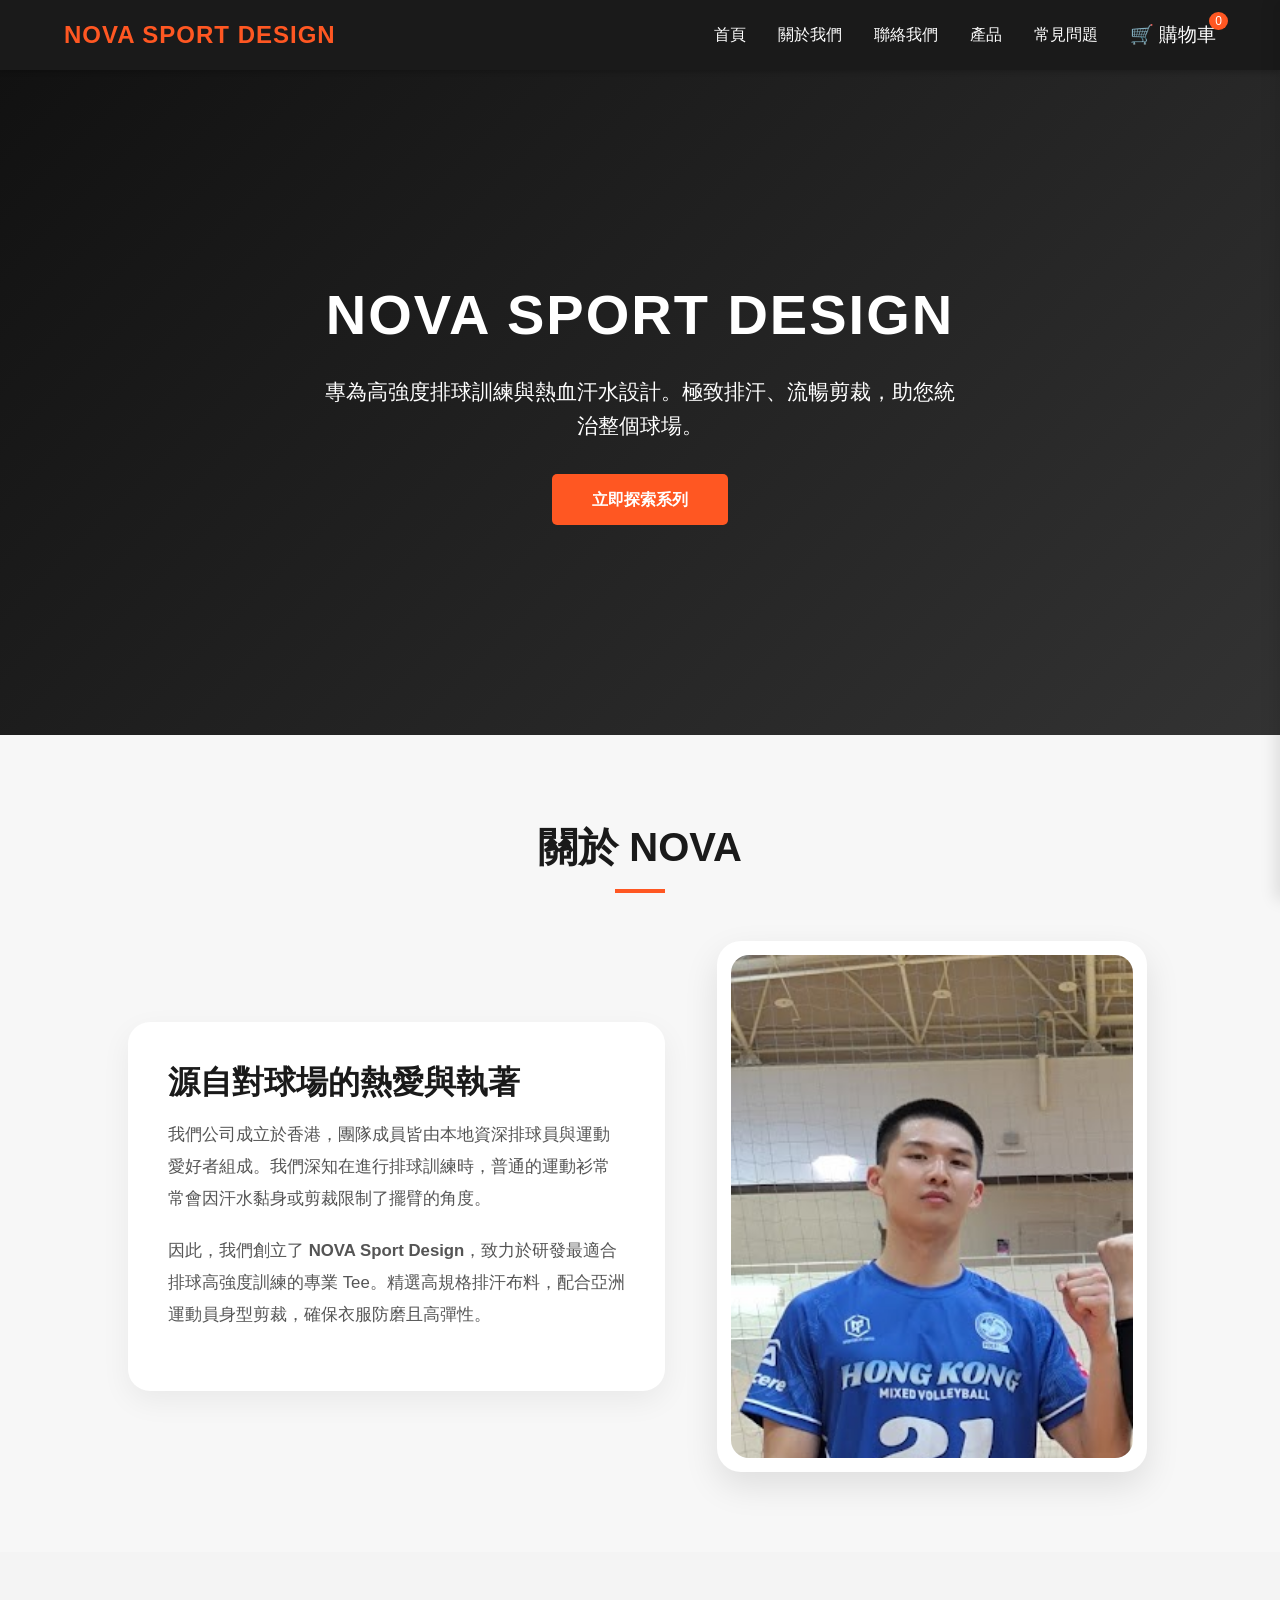
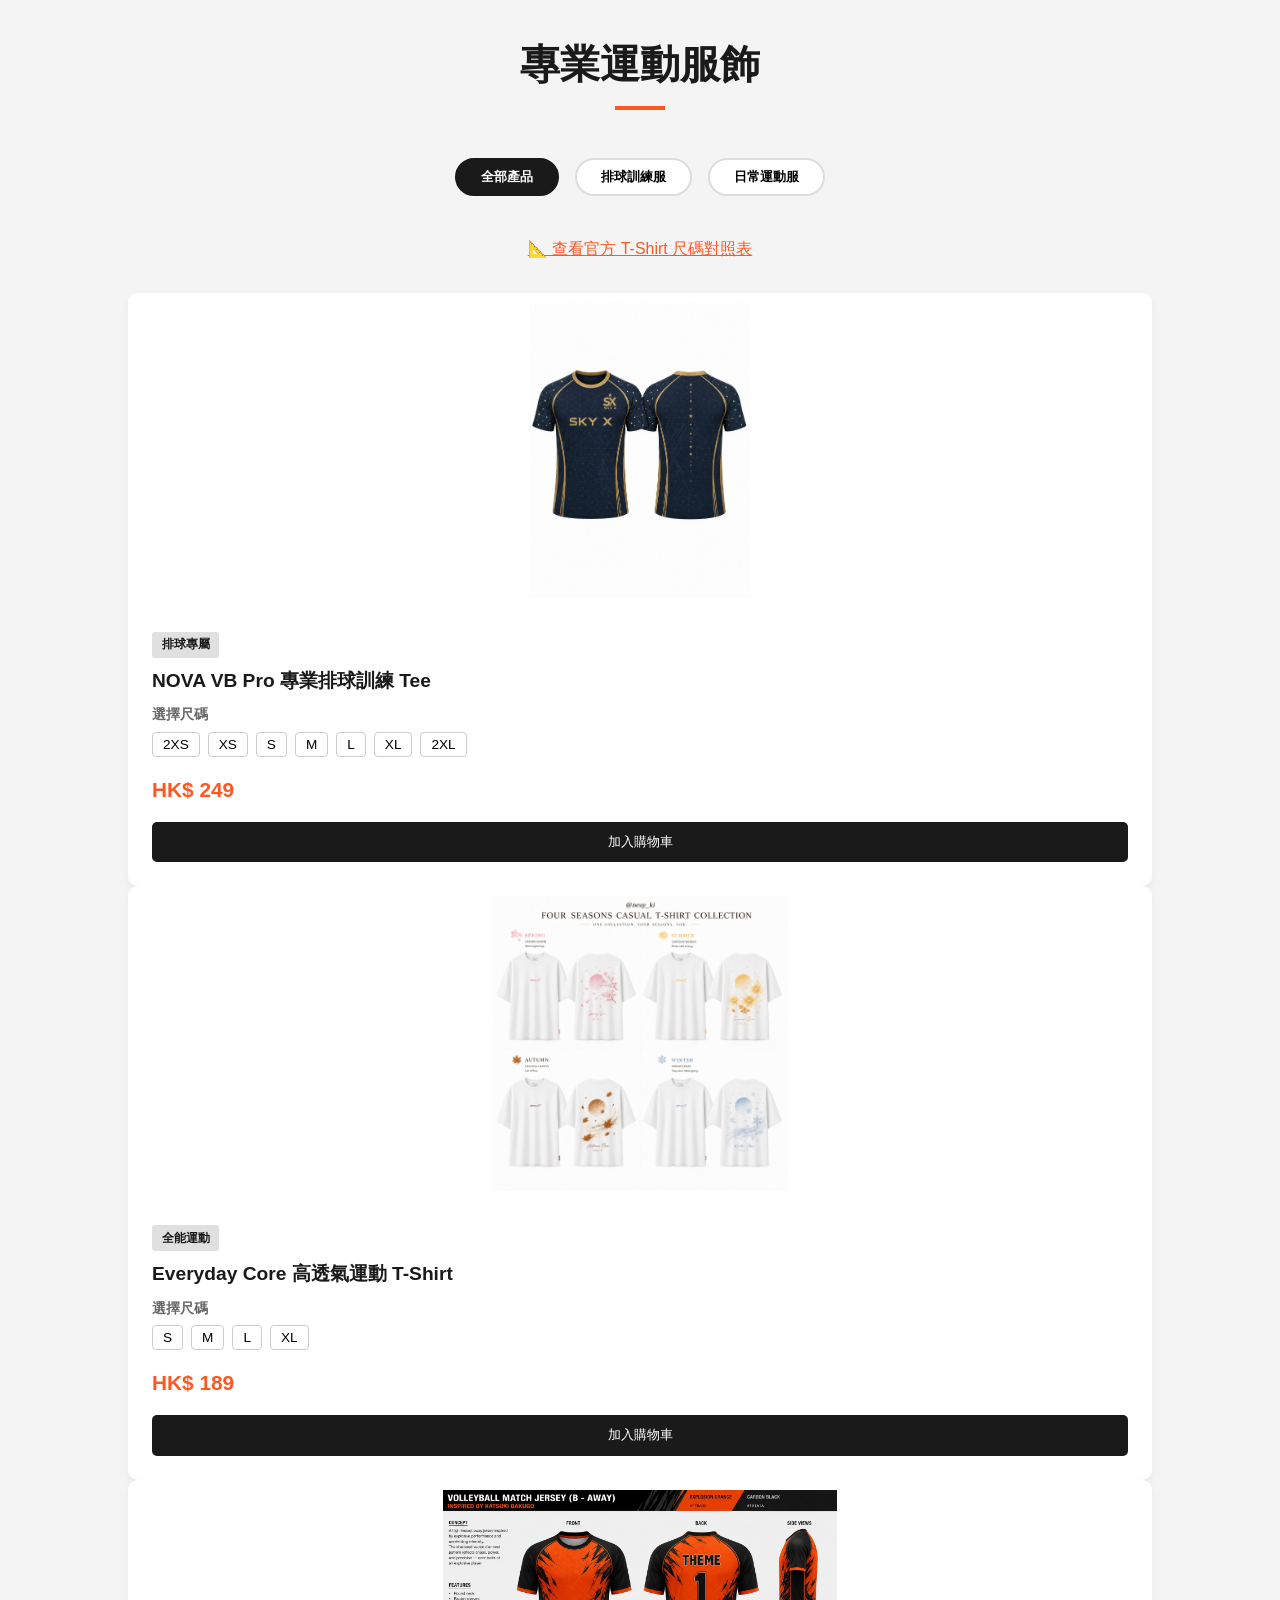
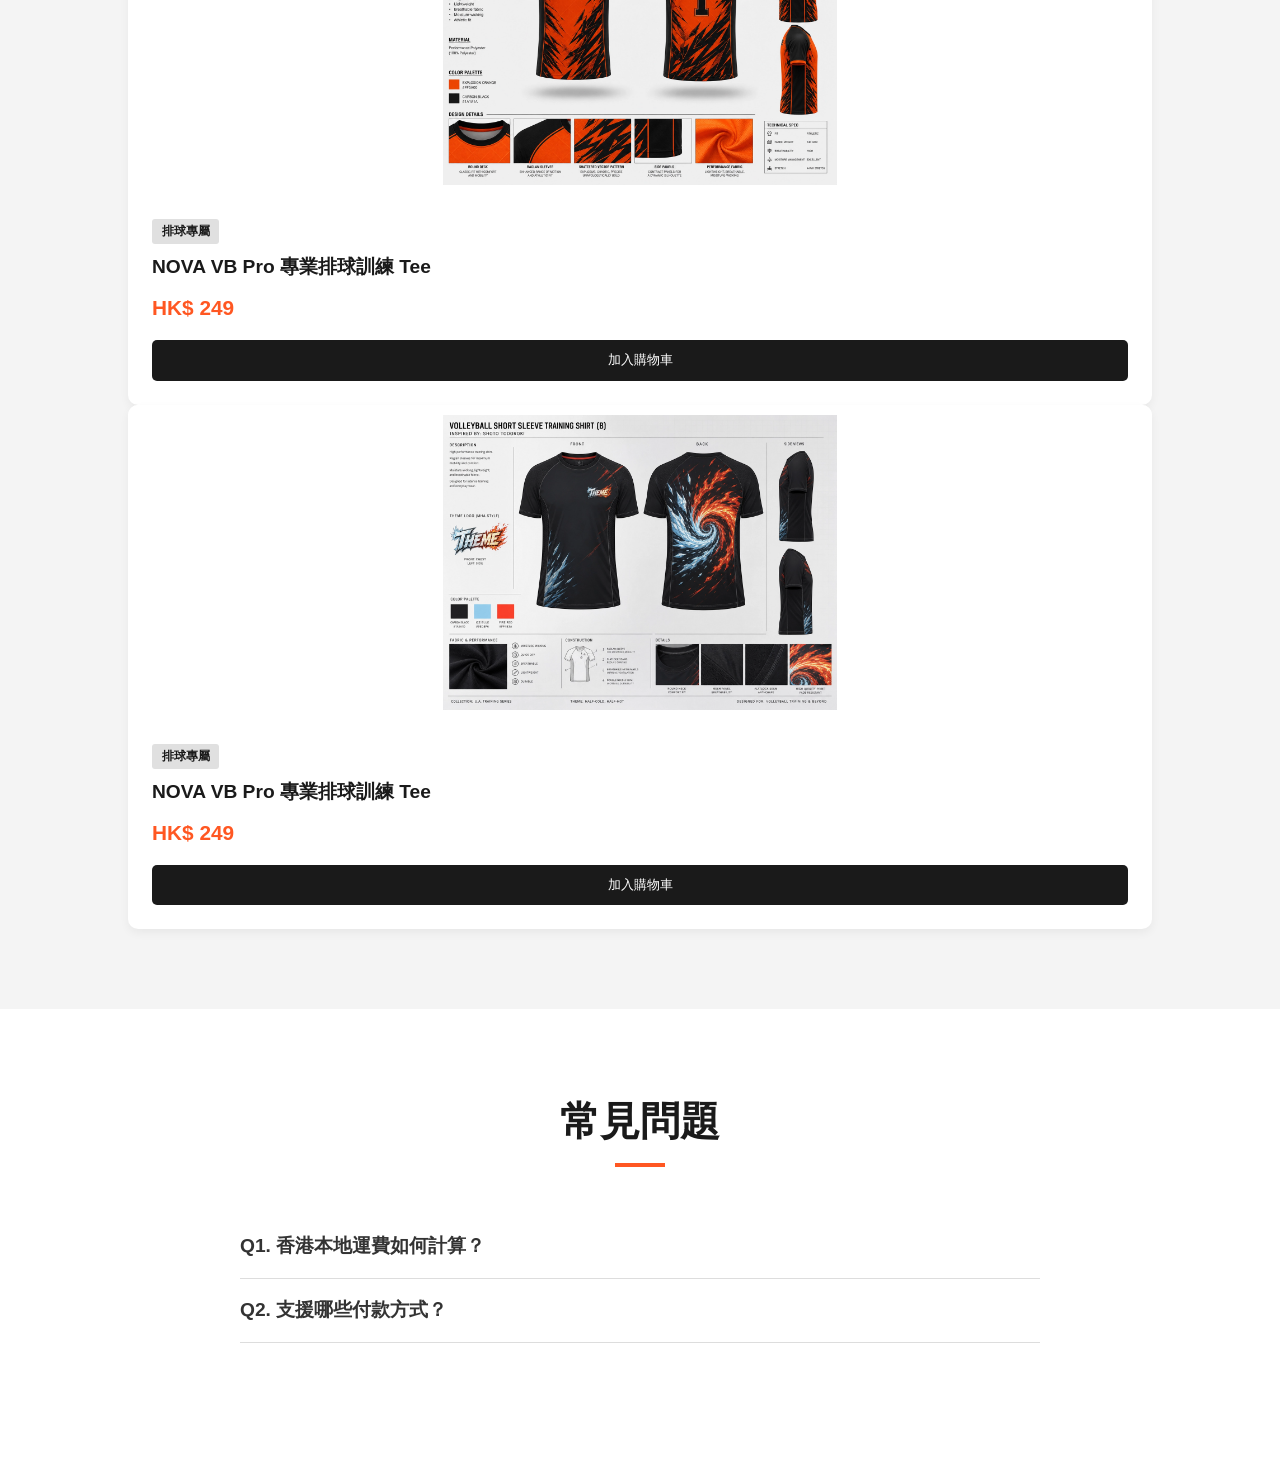
==== index.html @ ef8ca4eb "size" ====
<!DOCTYPE html>
<html lang="zh-Hant-HK">
<head>
    <meta charset="UTF-8">
    <meta name="viewport" content="width=device-width, initial-scale=1.0">
    <title>NOVA Sport Design - 專業排球訓練服與運動服飾</title>
    <link rel="stylesheet" href="style.css">

</head>
    <body>
        <header>
            <a href="#home" class="logo">NOVA SPORT DESIGN</a>
            <nav>
                <a href="#home">首頁</a>
                <a href="#about">關於我們</a>
                <a href="contact.html">聯絡我們</a>
                <a href="#products">產品</a>
                <a href="#faq">常見問題</a>
                <button class="cart-icon-btn" onclick="toggleCart(true)">🛒 購物車 <span class="cart-badge" id="cart-count">0</span></button>
            </nav>
        </header>
        <div class="hero" id="home">
            <h1>NOVA SPORT DESIGN</h1>
            <p>專為高強度排球訓練與熱血汗水設計。極致排汗、流暢剪裁，助您統治整個球場。</p>
            <a href="#products" class="btn">立即探索系列</a>
        </div>
        <section id="about">
            <h2>關於 NOVA</h2>
            <div class="about-container">
                <div class="about-text">
                    <h3>源自對球場的熱愛與執著</h3>
                    <p>我們公司成立於香港，團隊成員皆由本地資深排球員與運動愛好者組成。我們深知在進行排球訓練時，普通的運動衫常常會因汗水黏身或剪裁限制了擺臂的角度。</p>
                    <p>因此，我們創立了 <strong>NOVA Sport Design</strong>，致力於研發最適合排球高強度訓練的專業 Tee。精選高規格排汗布料，配合亞洲運動員身型剪裁，確保衣服防磨且高彈性。</p>
                </div>
                <div class="about-img">
                    <div class="about-photo-card">
                        <img src="Model.png" alt="品牌形象照">
                    </div>
                </div>
            </div>
        </section>
        <section class="products" id="products">
            <h2>專業運動服飾</h2>
            <div class="filter-container">
                <button class="filter-btn active" onclick="filterProducts('all', this)">全部產品</button>
                <button class="filter-btn" onclick="filterProducts('volleyball', this)">排球訓練服</button>
                <button class="filter-btn" onclick="filterProducts('general', this)">日常運動服</button>
            </div>
            <span class="size-guide-trigger" onclick="toggleModal(true)">📐 查看官方 T-Shirt 尺碼對照表</span>
            <div class="product-grid">
                <div class="product-card" id="vb-pro-1" data-category="volleyball">
                <img src="SKY-X-Sky-traintee .jpeg" class="product-img" alt="NOVA VB Pro 專業排球訓練 Tee">
                <div class="product-info">
                    <span class="product-tag">排球專屬</span>
                    <h3 class="product-title">NOVA VB Pro 專業排球訓練 Tee</h3>

                    <div class="variant-selector">
                        <div class="variant-title">選擇尺碼</div>
                        <div class="option-group size-group">
                            <button type="button" class="option-btn" onclick="selectVariant(this, '2XS')">2XS</button>
                            <button type="button" class="option-btn" onclick="selectVariant(this, 'XS')">XS</button>
                            <button type="button" class="option-btn" onclick="selectVariant(this, 'S')">S</button>
                            <button type="button" class="option-btn" onclick="selectVariant(this, 'M')">M</button>
                            <button type="button" class="option-btn" onclick="selectVariant(this, 'L')">L</button>
                            <button type="button" class="option-btn" onclick="selectVariant(this, 'XL')">XL</button>
                            <button type="button" class="option-btn" onclick="selectVariant(this, '2XL')">2XL</button>
                        </div>
                    </div>

                    <div class="product-price">HK$ 249</div>
                    <button class="buy-btn" onclick="addWithVariants('vb-pro-1', 'NOVA VB Pro 訓練 Tee', 249)">加入購物車</button>
                </div>
            </div>
                </div>
                
                <div class="product-card" id="everyday-core-1" data-category="general">
                    <img src="NOVA SPORT T-Shirt.png" class="product-img" alt="Everyday Core 高透氣運動 T-Shirt">
                    <div class="product-info">
                        <span class="product-tag">全能運動</span>
                        <h3 class="product-title">Everyday Core 高透氣運動 T-Shirt</h3>

                        <div class="variant-selector">
                            <div class="variant-title">選擇尺碼</div>
                            <div class="option-group size-group">
                                <button type="button" class="option-btn" onclick="selectVariant(this, 'S')">S</button>
                                <button type="button" class="option-btn" onclick="selectVariant(this, 'M')">M</button>
                                <button type="button" class="option-btn" onclick="selectVariant(this, 'L')">L</button>
                                <button type="button" class="option-btn" onclick="selectVariant(this, 'XL')">XL</button>
                            </div>
                        </div>

                        <div class="product-price">HK$ 189</div>
                        <button class="buy-btn" onclick="addWithVariants('everyday-core-1', 'Everyday Core 運動 T-Shirt', 189)">加入購物車</button>
                    </div>
                </div>

                </div>
                <div class="product-card" data-category="volleyball">
                    <img src="bakugo_volleyball_match_jersey_b.png" class="product-img">
                    <div class="product-info">
                        <span class="product-tag">排球專屬</span>
                        <h3 class="product-title">NOVA VB Pro 專業排球訓練 Tee</h3>
                        <div class="product-price">HK$ 249</div>
                        <button class="buy-btn" onclick="addToCart('NOVA VB Pro 訓練 Tee', 249)">加入購物車</button>
                    </div>
                </div>
                <div class="product-card" data-category="volleyball">
                    <img src="shoto_volleyball_training_ss_b.png" class="product-img">
                    <div class="product-info">
                        <span class="product-tag">排球專屬</span>
                        <h3 class="product-title">NOVA VB Pro 專業排球訓練 Tee</h3>
                        <div class="product-price">HK$ 249</div>
                        <button class="buy-btn" onclick="addToCart('NOVA VB Pro 訓練 Tee', 249)">加入購物車</button>
                    </div>
                </div>
            </div>
        </section>
            <!-- FAQ 常見問題折疊選單區塊 -->
            <section class="faq-section" id="faq">
                <h2>常見問題</h2>
                <div class="faq-container">
                    <!-- 問題 1 -->
                    <div class="faq-item">
                        <div class="faq-question" onclick="toggleFaq(this)">
                            <span>Q1. 香港本地運費如何計算？</span>
                        </div>
                        <div class="faq-answer">
                            <p>全店滿 HK$500 即享免運費優惠。未滿額收取 HK$30 運費，使用順豐速運送達。</p>
                        </div>
                    </div>
                    <!-- 問題 2 -->
                    <div class="faq-item">
                        <div class="faq-question" onclick="toggleFaq(this)">
                            <span>Q2. 支援哪些付款方式？</span>
                        </div>
                        <div class="faq-answer">
                            <p>我們支援 PayMe、轉數快 (FPS)、AlipayHK 和微信支付 HK。</p>
                        </div>
                    </div>
                </div>
            </section>
    
    <script src="script.js">
    </script>

<!-- ✅ 尺碼表彈窗 -->
<div class="modal-overlay" id="sizeModal">
  <div class="size-modal">
    <button class="close-modal" onclick="toggleModal(false)">✕</button>
    <h3>尺寸表</h3>

    <table class="size-table">
      <tr><th>Size</th><th>胸圍</th><th>長度</th></tr>
      <tr><td>S</td><td>90cm</td><td>65cm</td></tr>
      <tr><td>M</td><td>96cm</td><td>68cm</td></tr>
      <tr><td>L</td><td>102cm</td><td>71cm</td></tr>
      <tr><td>XL</td><td>108cm</td><td>74cm</td></tr>
    </table>
  </div>
</div>

<!-- ✅ 購物車側邊欄 -->
<div class="cart-drawer" id="cartDrawer">
  <div class="cart-header">
    <h3>購物車</h3>
    <button class="close-cart" onclick="toggleCart(false)">✕</button>
  </div>

  <div class="cart-items" id="cartItemsContainer">
    <p style="text-align:center; color:#999;">購物車目前是空的</p>
  </div>

  <div class="cart-footer">
    <div class="cart-total-line">
      <span>小計</span>
      <span id="cartSubtotal">HK$ 0</span>
    </div>
    <div class="cart-total-line">
      <span>運費</span>
      <span id="cartShipping">HK$ 0</span>
    </div>
    <div class="cart-total-line">
      <span>優惠</span>
      <span id="cartDiscount">-HK$ 0</span>
    </div>

    <div class="cart-total-final">
      <span>總計</span>
      <span id="cartTotalAmount">HK$ 0</span>
    </div>

    <button class="clear-cart-btn" onclick="clearCart()">清空購物車</button>
    <button class="checkout-btn" onclick="goCheckout()">前往結帳</button>
  </div>
</div>

</body>
</html>
---- style.css ----
/* =========================
   全域樣式設定
========================= */
/* 全域選擇器：重設所有元素的邊距、內距與盒模型計算方式 */
* {
    /* 重設外部邊距 */
    margin: 0;
    /* 重設內部邊距 */
    padding: 0;
    /* 設定盒模型為 border-box，使寬高包含 padding 與 border */
    box-sizing: border-box;
    /* 設定全域預設字體 */
    font-family: 'Segoe UI', Tahoma, Geneva, Verdana, sans-serif;
    /* 設定網頁滾動為平滑捲動效果 */
    scroll-behavior: smooth;
}

/* 定義全域 CSS 變數 */
:root {
    /* 主題強調色 (橘色) */
    --primary-color: #ff5722;
    /* 深色背景或邊框色 (深灰色) */
    --dark-color: #1a1a1a;
    /* 淺色背景色 (淺灰色) */
    --light-color: #f4f4f4;
    /* 一般文字顏色 (深灰色) */
    --text-color: #333;
}

/* 設定網頁主體樣式 */
body {
    /* 使用預定義的文字顏色變數 */
    color: var(--text-color);
    /* 設定行高，增加閱讀舒適度 */
    line-height: 1.6;
    /* 設定背景顏色為白色 */
    background-color: #fff;
    /* 隱藏水平溢出的內容，避免產生不必要的橫向捲軸 */
    overflow-x: hidden;
    /* 在底部增加 60px 的內距，防止內容被遮擋 */
    padding-bottom: 60px;
}

/* =========================
   導覽列
========================= */
/* 設定頁首 (header) 的外觀與佈局 */
header {
    /* 使用深色變數作為背景 */
    background-color: var(--dark-color);
    /* 文字設為白色 */
    color: #fff;
    /* 設定內距：上下為 1rem，左右為 5% */
    padding: 1rem 5%;
    /* 設定為固定定位，隨頁面滾動置頂 */
    position: fixed;
    /* 寬度佔滿 100% */
    width: 100%;
    /* 固定在頁面最上方 */
    top: 0;
    /* 設定層級為 999，確保永遠在最上層 */
    z-index: 999;
    /* 使用 Flexbox 進行排版 */
    display: flex;
    /* 兩端對齊（將 header 內容分佈在兩側） */
    justify-content: space-between;
    /* 垂直居中對齊 */
    align-items: center;
    /* 加入底部陰影增加層次感 */
    box-shadow: 0 2px 5px rgba(0,0,0,0.2);
}

/* 設定 Logo 的樣式 */
.logo {
    /* 設定字體大小 */
    font-size: 1.5rem;
    /* 設定字體為粗體 */
    font-weight: bold;
    /* 使用主色變數作為顏色 */
    color: var(--primary-color);
    /* 設定字元間距 */
    letter-spacing: 1px;
    /* 移除文字底線 */
    text-decoration: none;
    /* 設定為行內區塊元素 */
    display: inline-block;
}


/* 設定導覽列 (nav) 的排版方式 */
nav {
    /* 使用 Flexbox 進行佈局 */
    display: flex;
    /* 垂直居中對齊導覽項目 */
    align-items: center;
}
/* 設定導覽列連結的樣式 */
nav a {
    /* 文字顏色設為白色 */
    color: #fff;
    /* 移除文字底線 */
    text-decoration: none;
    /* 左側外邊距，用以隔開各連結 */
    margin-left: 2rem;
    /* 字體粗細設為中等 */
    font-weight: 500;
    /* 設定顏色變化的過渡效果，持續時間為 0.3 秒 */
    transition: color 0.3s;
}

/* 設定滑鼠懸停在導覽列連結時的樣式 */
nav a:hover {
    /* 將顏色變更為預定義的主題色 */
    color: var(--primary-color);
}

/* 設定購物車圖標按鈕的樣式 */
.cart-icon-btn {
    /* 移除按鈕預設背景 */
    background: none;
    /* 移除按鈕預設邊框 */
    border: none;
    /* 文字顏色設為白色 */
    color: white;
    /* 設定字體大小 */
    font-size: 1.2rem;
    /* 滑鼠游標設為手指形狀 */
    cursor: pointer;
    /* 設定左側外邊距以隔開其他元素 */
    margin-left: 2rem;
    /* 設定相對定位，便於內部可能存在的計數器標籤定位 */
    position: relative;
    /* 使用 Flexbox 佈局 */
    display: flex;
    /* 垂直居中對齊圖標與文字 */
    align-items: center;
}

/* 設定購物車數量標籤的樣式 */
.cart-badge {
    /* 使用主題色作為背景 */
    background-color: var(--primary-color);
    /* 文字顏色設為白色 */
    color: white;
    /* 設定字體大小 */
    font-size: 0.75rem;
    /* 設定內部邊距以形成圓形標籤 */
    padding: 2px 6px;
    /* 設定圓角為 50% 形成圓形 */
    border-radius: 50%;
    /* 設定絕對定位，以便固定在購物車圖標右上角 */
    position: absolute;
    /* 向上偏移使其浮於圖標上方 */
    top: -10px;
    /* 向右偏移使其位於圖標角落 */
    right: -12px;
}

/* =========================
   Hero 主視覺
========================= */
/* 設定首頁大圖區 (Hero Section) 的樣式 */
.hero {
    /* 設定深色線性漸層背景 */
    background: linear-gradient(135deg, #111, #333);
    /* 高度設定為視窗高度的 75% */
    height: 75vh;
    /* 使用 Flexbox 垂直排列內容 */
    display: flex;
    flex-direction: column;
    /* 內容在區塊內垂直居中 */
    justify-content: center;
    /* 內容在區塊內水平居中 */
    align-items: center;
    /* 文字置中 */
    text-align: center;
    /* 設定文字顏色為白色 */
    color: #fff;
    /* 設定水平內距 */
    padding: 0 1rem;
    /* 增加上邊距以避開固定導覽列 */
    margin-top: 60px;
}

/* 設定 Hero 區塊內標題的樣式 */
.hero h1 {
    /* 設定大字體大小 */
    font-size: 3.5rem;
    /* 設定下方邊距 */
    margin-bottom: 1rem;
    /* 將文字強制轉換為全大寫 */
    text-transform: uppercase;
    /* 設定字元間距 */
    letter-spacing: 2px;
}

/* 設定 Hero 區塊內段落的樣式 */
.hero p {
    /* 設定字體大小 */
    font-size: 1.3rem;
    /* 設定下方邊距 */
    margin-bottom: 2rem;
    /* 設定最大寬度以維持閱讀體驗 */
    max-width: 650px;
}

/* 設定通用按鈕樣式 */
.btn {
    /* 使用主題色作為背景 */
    background-color: var(--primary-color);
    /* 文字顏色設為白色 */
    color: #ffffff;
    /* 設定內距 */
    padding: 0.8rem 2.5rem;
    /* 移除文字底線 */
    text-decoration: none;
    /* 設定圓角 */
    border-radius: 5px;
    /* 字體加粗 */
    font-weight: bold;
    /* 將文字轉換為大寫 */
    text-transform: uppercase;
    /* 設定背景顏色與位移的過渡效果 */
    transition: background 0.3s, transform 0.2s;
    /* 設定為行內區塊元素 */
    display: inline-block;
}

/* 設定滑鼠懸停在按鈕上時的樣式 */
.btn:hover {
    /* 變更為較深的橘色 */
    background-color: #e64a19;
    /* 按鈕向上微幅浮動 */
    transform: translateY(-2px);
}

/* =========================
   通用 section
========================= */
/* 設定通用內容區塊的內距 */
section {
    padding: 5rem 10%;
}

/* 設定區塊標題樣式 */
section h2 {
    /* 文字置中 */
    text-align: center;
    /* 設定字體大小 */
    font-size: 2.5rem;
    /* 標題與下方內容的間距 */
    margin-bottom: 3rem;
    /* 設定相對定位，供裝飾線使用 */
    position: relative;
    /* 設定深色字體顏色 */
    color: var(--dark-color);
}

/* 為標題下方建立裝飾線 */
section h2::after {
    /* 建立空內容 */
    content: '';
    /* 設定為區塊元素 */
    display: block;
    /* 設定裝飾線寬度 */
    width: 50px;
    /* 設定裝飾線高度 */
    height: 4px;
    /* 使用主色作為線條顏色 */
    background-color: var(--primary-color);
    /* 設定線條與標題間距，並水平居中 */
    margin: 10px auto 0;
}
/* =========================
   About 關於我們
========================= */
/* 設定關於我們區塊的背景色 */
#about {
    background: #f7f7f7;
}

/* 設定關於我們內容容器的排版 */
.about-container {
    max-width: 1200px;
    margin: 0 auto;
    /* 使用 CSS Grid 網格佈局 */
    display: grid;
    /* 設定兩欄比例：左側佔 1.1 份，右側佔 0.9 份 */
    grid-template-columns: 1.1fr 0.9fr;
    /* 設定欄與列之間的間距 */
    gap: 3rem;
    /* 垂直居中對齊內容 */
    align-items: center;
}

/* 設定關於我們文字區域的卡片樣式 */
.about-text {
    background: #fff;
    padding: 2.5rem;
    border-radius: 22px;
    /* 設定陰影增加立體感 */
    box-shadow: 0 10px 30px rgba(0, 0, 0, 0.06);
}

/* 設定關於我們標題樣式 */
.about-text h3 {
    font-size: 2rem;
    margin-bottom: 1rem;
    color: var(--dark-color);
    line-height: 1.3;
}

/* 設定關於我們段落文字樣式 */
.about-text p {
    margin-bottom: 1.25rem;
    font-size: 1.05rem;
    line-height: 1.9;
    color: #555;
}

/* 設定圖片容器的居中對齊 */
.about-img {
    display: flex;
    justify-content: center;
    align-items: center;
}

/* 設定圖片外框卡片樣式 */
.about-photo-card {
    /* 寬度自適應，最大為 430px */
    width: min(100%, 430px);
    background: #fff;
    padding: 14px;
    border-radius: 24px;
    box-shadow: 0 14px 35px rgba(0, 0, 0, 0.10);
}

/* 設定圖片內部樣式 */
.about-photo-card img {
    width: 100%;
    display: block;
    border-radius: 18px;
    /* 設定寬高比為 4:5 */
    aspect-ratio: 4 / 5;
    /* 確保圖片填滿容器且不變形 */
    object-fit: cover;
    /* 設定圖片聚焦在上方中心 */
    object-position: center top;
}




/* =========================
   Products 產品區
========================= */
/* 設定產品列表區塊的背景顏色 */
.products {
    background-color: var(--light-color);
}

/* 設定過濾器按鈕容器的排版 */
.filter-container {
    display: flex;
    justify-content: center;
    gap: 1rem;
    margin-bottom: 2.5rem;
    /* 若螢幕太窄則自動換行 */
    flex-wrap: wrap;
}

/* 設定過濾器按鈕的基礎樣式 */
.filter-btn {
    background-color: #fff;
    border: 2px solid #ddd;
    padding: 0.5rem 1.5rem;
    border-radius: 20px;
    cursor: pointer;
    font-weight: 600;
    transition: all 0.3s;
}

/* 設定按鈕在啟用狀態或滑鼠懸停時的樣式 */
.filter-btn.active,
.filter-btn:hover {
    background-color: var(--dark-color);
    color: #fff;
    border-color: var(--dark-color);
}

/* 設定尺碼指南連結的樣式 */
.size-guide-trigger {
    display: block;
    text-align: center;
    margin-bottom: 2rem;
    color: var(--primary-color);
    text-decoration: underline;
    cursor: pointer;
    font-weight: 500;
}

/* 設定產品網格佈局 */
.product-grid {
    display: grid;
    /* 自動根據寬度調整欄數，最少 280px */
    grid-template-columns: repeat(auto-fit, minmax(280px, 1fr));
    gap: 2.5rem;
}

/* 設定單一產品卡片的樣式 */
.product-card {
    background-color: #fff;
    border-radius: 10px;
    overflow: hidden;
    box-shadow: 0 4px 10px rgba(0,0,0,0.05);
    transition: transform 0.3s, box-shadow 0.3s;
    display: flex;
    flex-direction: column;
}

/* 設定滑鼠懸停在卡片上的效果 */
.product-card:hover {
    transform: translateY(-4px);
    box-shadow: 0 8px 16px rgba(0,0,0,0.08);
}

/* 設定隱藏類別，用於過濾功能 */
.product-card.hidden {
    display: none;
}

/* 設定產品圖片樣式 */
.product-img {
    width: 100%;
    max-height: 35vh;
    height: auto;
    object-fit: contain;
    object-position: center;
    display: block;
    background-color: #fff;
    padding: 10px;
}

/* 設定產品資訊區域的佈局 */
.product-info {
    padding: 1.5rem;
    display: flex;
    flex-direction: column;
    flex-grow: 1;
}

/* 設定產品標籤 (如：新款、熱銷) 的樣式 */
.product-tag {
    background-color: #e0e0e0;
    color: var(--dark-color);
    font-size: 0.75rem;
    padding: 0.2rem 0.6rem;
    border-radius: 3px;
    margin-bottom: 0.5rem;
    font-weight: bold;
    align-self: flex-start;
}

/* 設定產品標題樣式 */
.product-title {
    font-size: 1.2rem;
    margin-bottom: 0.5rem;
    color: var(--dark-color);
}

/* 設定產品價格樣式 */
.product-price {
    font-size: 1.3rem;
    font-weight: bold;
    color: var(--primary-color);
    margin-bottom: 1rem;
}

/* 設定購買按鈕樣式 */
.buy-btn {
    display: block;
    width: 100%;
    background-color: var(--dark-color);
    color: #fff;
    text-align: center;
    padding: 0.7rem;
    border: none;
    border-radius: 5px;
    font-weight: 500;
    cursor: pointer;
    transition: background 0.3s;
    /* 將按鈕固定在卡片底部 */
    margin-top: auto;
}

/* 設定滑鼠懸停在購買按鈕時的樣式 */
/* 設定滑鼠懸停在購買按鈕時的樣式（延續上一段） */
.buy-btn:hover {
    background-color: var(--primary-color);
}

/* =========================
   FAQ 常見問題區塊樣式
========================= */

/* 設定 FAQ 容器的寬度並置中 */
.faq-container {
    max-width: 800px;
    margin: 0 auto;
}

/* 設定單一問答項目的底部邊框與內距 */
.faq-item {
    border-bottom: 1px solid #ddd;
    padding: 1rem 0;
}

/* 設定問題標題的佈局與字體樣式 */
.faq-question {
    font-size: 1.2rem;
    font-weight: 600;
    /* 使用 Flexbox 讓問題與圖標兩端對齊 */
    display: flex;
    justify-content: space-between;
    align-items: center;
    /* 游標改為手指形狀，提示可點擊 */
    cursor: pointer;
}

/* 設定答案區域的初始狀態與過渡效果 */
.faq-answer {
    /* 預設隱藏（高度為 0） */
    max-height: 0;
    /* 隱藏溢出內容 */
    overflow: hidden;
    /* 加入平滑高度變化的過渡效果 */
    transition: max-height 0.3s ease-out;
    color: #666;
}

/* 當 FAQ 項目被激活 (active) 時的展開樣式 */
.faq-item.active .faq-answer {
    /* 設定最大高度以展示內容 */
    max-height: 200px;
    margin-top: 0.5rem;
}

/* =========================
   Size Modal
========================= */
/* 設定彈出視窗遮罩層的樣式（全螢幕深色半透明背景） */
.modal-overlay {
    position: fixed;
    top: 0;
    left: 0;
    width: 100%;
    height: 100%;
    background-color: rgba(0,0,0,0.5);
    /* 確保其層級高於導覽列 */
    z-index: 1002;
    /* 預設隱藏 */
    display: none;
    /* 使用 Flexbox 將視窗內容置中 */
    justify-content: center;
    align-items: center;
}

/* 當加上 open class 時，顯示遮罩層 */
.modal-overlay.open {
    display: flex;
}

/* 設定彈出視窗主體樣式 */
.size-modal {
    background-color: white;
    padding: 2rem;
    border-radius: 10px;
    max-width: 500px;
    width: 90%;
    position: relative;
}

/* 設定關閉按鈕樣式 */
.close-modal {
    position: absolute;
    top: 1rem;
    right: 1rem;
    background: none;
    border: none;
    font-size: 1.5rem;
    cursor: pointer;
}

/* 設定尺寸對照表樣式 */
.size-table {
    width: 100%;
    /* 合併表格邊框 */
    border-collapse: collapse;
    margin-top: 1rem;
}

/* 設定表格儲存格的基本樣式 */
.size-table th,
.size-table td {
    border: 1px solid #ddd;
    padding: 8px;
    text-align: center;
}

/* 設定表頭樣式 */
.size-table th {
    background-color: var(--light-color);
}

/* =========================
   購物車 Drawer
========================= */
/* 設定購物車側邊欄 (Drawer) 的定位與基礎樣式 */
.cart-drawer {
    position: fixed;
    top: 0;
    /* 初始定位在螢幕外，隱藏狀態 */
    right: -420px;
    width: 420px;
    height: 100%;
    background-color: #fff;
    box-shadow: -5px 0 15px rgba(0,0,0,0.1);
    z-index: 1001;
    /* 設定滑動動畫效果 */
    transition: right 0.3s ease;
    display: flex;
    flex-direction: column;
}

/* 當加上 open class 時，將側邊欄滑入視窗 */
.cart-drawer.open {
    right: 0;
}

/* 設定購物車標題區 (Header) */
.cart-header {
    padding: 1.5rem;
    background-color: var(--dark-color);
    color: white;
    display: flex;
    justify-content: space-between;
    align-items: center;
}

/* 關閉購物車按鈕 */
.close-cart {
    background: none;
    border: none;
    color: white;
    font-size: 1.5rem;
    cursor: pointer;
}

/* 購物車商品列表容器 */
.cart-items {
    padding: 1.5rem;
    overflow-y: auto; /* 若商品過多則顯示捲軸 */
    flex-grow: 1;
}

/* 單一商品項目樣式 */
.cart-item {
    display: flex;
    justify-content: space-between;
    align-items: center;
    gap: 1rem;
    margin-bottom: 1.2rem;
    border-bottom: 1px solid #eee;
    padding-bottom: 1.2rem;
}

/* 商品名稱 */
.cart-item-details h4 {
    font-size: 1rem;
    margin-bottom: 0.2rem;
}

/* 商品規格文字 (如顏色、尺寸) */
.cart-item-meta {
    font-size: 0.8rem;
    color: #777;
    margin-bottom: 0.3rem;
}

/* 數量控制區 */
.cart-item-qty {
    display: flex;
    align-items: center;
    gap: 0.5rem;
}

/* 增減數量按鈕 */
.qty-btn {
    background-color: #ddd;
    border: none;
    padding: 2px 8px;
    cursor: pointer;
    font-weight: bold;
    border-radius: 4px;
}

/* 購物車底部 (包含總價與結帳按鈕) */
.cart-footer {
    padding: 1.5rem;
    border-top: 1px solid #eee;
    background-color: #f4f4f4;
}

/* 總價行 */
.cart-total-line {
    display: flex;
    justify-content: space-between;
    font-size: 0.95rem;
    margin-bottom: 0.4rem;
}

/* 最終金額顯示 (加粗與變色) */
.cart-total-final {
    display: flex;
    justify-content: space-between;
    font-size: 1.3rem;
    font-weight: bold;
    color: var(--dark-color);
    margin-top: 0.5rem;
    border-top: 1px solid #ddd;
    padding-top: 0.5rem;
}

/* 結帳按鈕 */
.checkout-btn {
    width: 100%;
    background-color: var(--primary-color);
    color: white;
    border: none;
    padding: 0.9rem;
    font-size: 1rem;
    font-weight: bold;
    cursor: pointer;
    border-radius: 5px;
    margin-top: 1rem;
    transition: background-color 0.3s;
}

/* 清空購物車按鈕 */
.clear-cart-btn {
    width: 100%;
    background-color: var(--primary-color);
    color: #fff;
    border: none;
    padding: 0.9rem;
    font-size: 1rem;
    font-weight: bold;
    cursor: pointer;
    border-radius: 5px;
    margin-top: 1rem;
    transition: background-color 0.3s;
}

/* 懸停效果 */
.clear-cart-btn:hover,
.checkout-btn:hover {
    background-color: #e64a19;
}

/* =========================
   Checkout Page
========================= */
/* 設定結帳頁面主體的背景與最小高度 */
.checkout-page-body {
    background-color: #f7f7f7;
    min-height: 100vh;
}

/* 確保結帳頁面內容避開固定導覽列 */
.checkout-page {
    padding-top: 90px;
}

/* 結帳頁面頂部視覺區 (Hero) */
.checkout-hero {
    background: linear-gradient(135deg, #1a1a1a, #333);
    color: #fff;
    text-align: center;
    padding: 4rem 8%;
}

.checkout-hero h1 {
    font-size: 2.8rem;
    margin-bottom: 0.8rem;
}

.checkout-hero p {
    font-size: 1.05rem;
    color: #ddd;
}

/* 結帳內容容器佈局 */
.checkout-container {
    padding: 3rem 8%;
}

/* 使用 Grid 佈局分為左右兩欄（表單 vs 訂單摘要） */
.checkout-grid {
    display: grid;
    grid-template-columns: 1.5fr 1fr;
    gap: 2rem;
    align-items: start;
}

/* 結帳內容卡片樣式 */
.checkout-card {
    background: #fff;
    border-radius: 12px;
    padding: 2rem;
    box-shadow: 0 8px 25px rgba(0,0,0,0.06);
}

.checkout-card h2 {
    font-size: 1.6rem;
    margin-bottom: 1rem;
    color: var(--dark-color);
}

.checkout-item-count {
    color: #666;
    margin-bottom: 1rem;
    font-size: 0.95rem;
}

/* 表單欄位行佈局 */
.form-row {
    display: grid;
    grid-template-columns: 1fr 1fr;
    gap: 1rem;
}

.form-group {
    margin-bottom: 1rem;
}

.form-group label {
    display: block;
    font-weight: 600;
    margin-bottom: 0.45rem;
    color: #444;
}

/* 表單輸入框、選單與文字區域樣式 */
.form-group input,
.form-group textarea,
.form-group select {
    width: 100%;
    padding: 0.85rem 0.95rem;
    border: 1px solid #ccc;
    border-radius: 8px;
    font-size: 0.95rem;
    outline: none;
    transition: border-color 0.2s, box-shadow 0.2s;
}

/* 輸入框聚焦時的樣式 */
.form-group input:focus,
.form-group textarea:focus,
.form-group select:focus {
    border-color: var(--primary-color);
    box-shadow: 0 0 0 3px rgba(255,87,34,0.12);
}

/* 付款資訊提示框 */
.payment-hint-box {
    background: #fff3f0;
    border: 1px solid #ffd2c4;
    border-radius: 8px;
    padding: 1rem;
    margin-bottom: 1rem;
}

.payment-hint-box h3 {
    color: var(--primary-color);
    margin-bottom: 0.4rem;
    font-size: 1rem;
}

.payment-hint-box p {
    color: #555;
    font-size: 0.95rem;
    line-height: 1.5;
}

/* 結帳提交按鈕 */
.checkout-submit-btn {
    width: 100%;
    background-color: var(--primary-color);
    color: #fff;
    border: none;
    padding: 1rem;
    font-size: 1rem;
    font-weight: bold;
    border-radius: 8px;
    cursor: pointer;
    transition: background-color 0.3s;
    margin-top: 0.5rem;
}

.checkout-submit-btn:hover {
    background-color: #e64a19;
}

/* 結帳訂單項目清單 */
.checkout-items {
    margin-bottom: 1.5rem;
}

.checkout-item {
    display: flex;
    justify-content: space-between;
    gap: 1rem;
    padding: 1rem 0;
    border-bottom: 1px solid #eee;
}

.checkout-item-info h4 {
    font-size: 1rem;
    margin-bottom: 0.25rem;
    color: #222;
}

.checkout-item-meta {
    font-size: 0.85rem;
    color: #777;
}

.checkout-item-price {
    white-space: nowrap;
    font-weight: bold;
    color: var(--dark-color);
}

/* 結帳金額摘要區域 */
.checkout-summary {
    border-top: 1px solid #ddd;
    padding-top: 1rem;
}

.summary-line,
.summary-final {
    display: flex;
    justify-content: space-between;
    margin-bottom: 0.7rem;
}

/* 總金額樣式 */
.summary-final {
    margin-top: 1rem;
    padding-top: 0.8rem;
    border-top: 1px solid #ddd;
    font-size: 1.25rem;
    font-weight: bold;
    color: var(--dark-color);
}

/* 返回購物連結 */
.back-shopping-link {
    display: inline-block;
    margin-top: 1rem;
    color: var(--primary-color);
    text-decoration: none;
    font-weight: 600;
}

.back-shopping-link:hover {
    text-decoration: underline;
}

/* 購物車為空時的提示訊息 */
.empty-checkout {
    color: #888;
    text-align: center;
    padding: 1rem 0;
}

/* =========================
   Thank You Page
========================= */
/* 設定感謝頁面的整體佈局：深色背景、垂直水平置中 */
.thankyou-body {
    min-height: 100vh;
    background: linear-gradient(135deg, #111, #333);
    display: flex;
    justify-content: center;
    align-items: center;
    padding: 2rem;
}

/* 設定感謝內容的容器寬度 */
.thankyou-wrapper {
    width: 100%;
    max-width: 680px;
}

/* 設定感謝卡片本體樣式（白色背景、圓角、陰影） */
.thankyou-card {
    background: #fff;
    border-radius: 14px;
    padding: 2.5rem;
    text-align: center;
    box-shadow: 0 12px 30px rgba(0,0,0,0.15);
}

/* 設定感謝標題顏色與字體大小 */
.thankyou-card h1 {
    color: var(--primary-color);
    margin-bottom: 0.8rem;
    font-size: 2.2rem;
}

/* 設定說明文字樣式 */
.thankyou-card p {
    color: #555;
    margin-bottom: 1rem;
}

/* 設定訂單資訊區塊樣式 */
.thankyou-order-info {
    background: #f8f8f8;
    border-radius: 10px;
    padding: 1.2rem;
    margin: 1.5rem 0;
    text-align: left;
}

/* 訂單資訊小標題 */
.thankyou-order-info h3 {
    margin-bottom: 0.8rem;
    color: var(--dark-color);
}

/* 訂單明細行樣式 */
.thankyou-line {
    display: flex;
    justify-content: space-between;
    margin-bottom: 0.6rem;
    font-size: 0.95rem;
}

/* 自動跳轉提示文字 */
.redirect-text {
    font-size: 0.95rem;
    color: #777;
}

/* 返回首頁按鈕 */
.thankyou-btn {
    display: inline-block;
    margin-top: 1rem;
    background: var(--primary-color);
    color: #fff;
    text-decoration: none;
    padding: 0.9rem 1.6rem;
    border-radius: 8px;
    font-weight: bold;
    transition: background-color 0.3s;
}

/* 按鈕懸停效果 */
.thankyou-btn:hover {
    background: #e64a19;
}
/* =========================
   Footer
========================= */
/* 設定頁尾 (footer) 的外觀與排版 */
footer {
    /* 使用深色變數作為背景 */
    background-color: var(--dark-color);
    /* 文字顏色設為淺灰色，與背景形成柔和對比 */
    color: #bbb;
    /* 設定內距：上下各 3rem 與 1rem，左右為 5% */
    padding: 3rem 5% 1rem;
    /* 文字置中 */
    text-align: center;
}

/* =========================
   響應式
========================= */
/* 設定平板與手機端的響應式佈局 (寬度 768px 以下) */
@media (max-width: 768px) {
    /* 縮小頁首的左右邊距 */
    header {
        padding: 1rem 4%;
    }

    /* 縮小導覽列項目的間距 */
    header nav {
        gap: 0.5rem;
    }

    /* 調整導覽連結的間距與字體大小 */
    nav a {
        margin-left: 1rem;
        font-size: 0.9rem;
    }

    /* 優化 Hero 區塊：加入背景圖片、疊加層與縮放動畫 */
    .hero {
        background:
            linear-gradient(rgba(0, 0, 0, 0.45), rgba(0, 0, 0, 0.45)),
            url("hero-bg.jpg") center center / cover no-repeat;
        animation: heroZoom 12s ease-in-out infinite alternate;
        height: 75vh;
        display: flex;
        flex-direction: column;
        justify-content: center;
        align-items: center;
        text-align: center;
        color: #fff;
        padding: 0 1rem;
        margin-top: 60px;
    }

    /* 縮小 Hero 標題文字大小 */
    .hero h1 {
        font-size: 2.3rem;
    }

    /* 縮小 Hero 段落文字大小 */
    .hero p {
        font-size: 1.05rem;
    }

    /* 關於我們區塊改為單欄排列 */
    .about-container {
        flex-direction: column;
        gap: 2rem;
    }

    /* 調整各內容區塊的內距 */
    section {
        padding: 4rem 5%;
    }

    /* 購物車側邊欄改為全螢幕寬度 */
    .cart-drawer {
        width: 100%;
        right: -100%;
    }

    /* 結帳頁面網格改為單欄排列 */
    .checkout-grid {
        grid-template-columns: 1fr;
    }

    /* 結帳表單行改為單欄排列 */
    .form-row {
        grid-template-columns: 1fr;
    }

    /* 調整結帳容器內距 */
    .checkout-container {
        padding: 2rem 5%;
    }

    /* 縮小結帳頁標題文字 */
    .checkout-hero h1 {
        font-size: 2rem;
    }
}
    /* =========================
    Promo Code（優惠碼）
    =========================*/
    .promo-box {
        margin: 12px 0;
        display: flex;
        gap: 8px;
        align-items: center;
    }

    .promo-input {
        flex: 1;
        padding: 0.6rem 0.75rem;
        border: 1px solid #ccc;
        border-radius: 6px;
        font-size: 0.9rem;
        transition: border-color 0.2s, box-shadow 0.2s;
    }

    .promo-input:focus {
        border-color: var(--primary-color);
        box-shadow: 0 0 0 3px rgba(255,87,34,0.15);
        outline: none;
    }

    .promo-btn {
        padding: 0.6rem 1rem;
        border: none;
        background-color: var(--primary-color);
        color: white;
        border-radius: 6px;
        cursor: pointer;
        font-weight: 600;
        transition: background-color 0.3s;
    }

    .promo-btn:hover {
        background-color: #e64a19;
    }

    .promo-message {
        margin-top: 5px;
        font-size: 0.85rem;
    }

    .promo-success {
        color: green;
    }

    .promo-error {
        color: red;
    }

    .variant-selector {
    margin-bottom: 1rem;
}

.variant-title {
    font-size: 0.85rem;
    font-weight: bold;
    color: #666;
    margin-bottom: 0.35rem;
}

.option-group {
    display: flex;
    gap: 0.5rem;
    flex-wrap: wrap;
}

.option-btn {
    background-color: #fff;
    border: 1px solid #ccc;
    padding: 4px 10px;
    font-size: 0.85rem;
    border-radius: 4px;
    cursor: pointer;
    transition: all 0.2s;
}

.option-btn.selected {
    border-color: var(--primary-color);
    color: var(--primary-color);
    background-color: #fff3f0;
    font-weight: bold;
}

    /* 定義 Hero 圖片背景縮放動畫 */
    @keyframes heroZoom {
        0% {
            background-size: 100%;
        }
        100% {
            background-size: 108%;
        }
    }
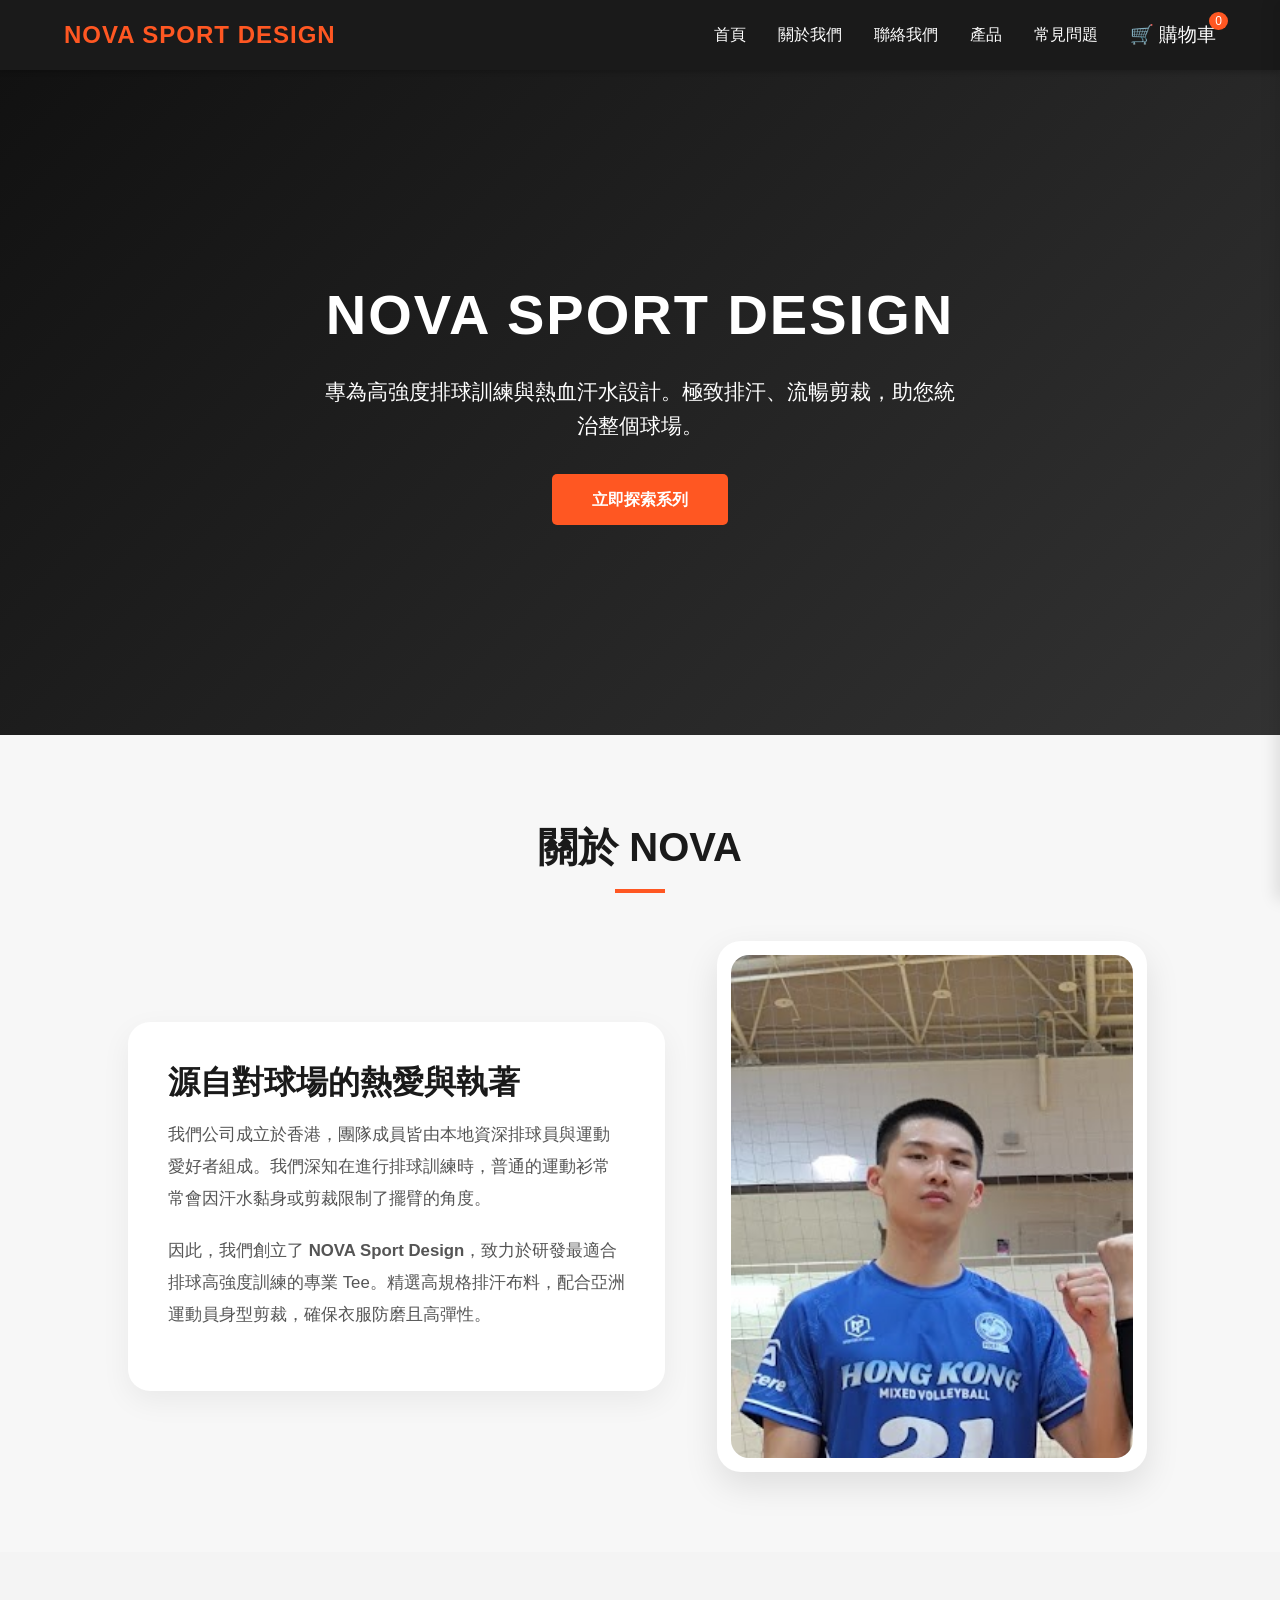
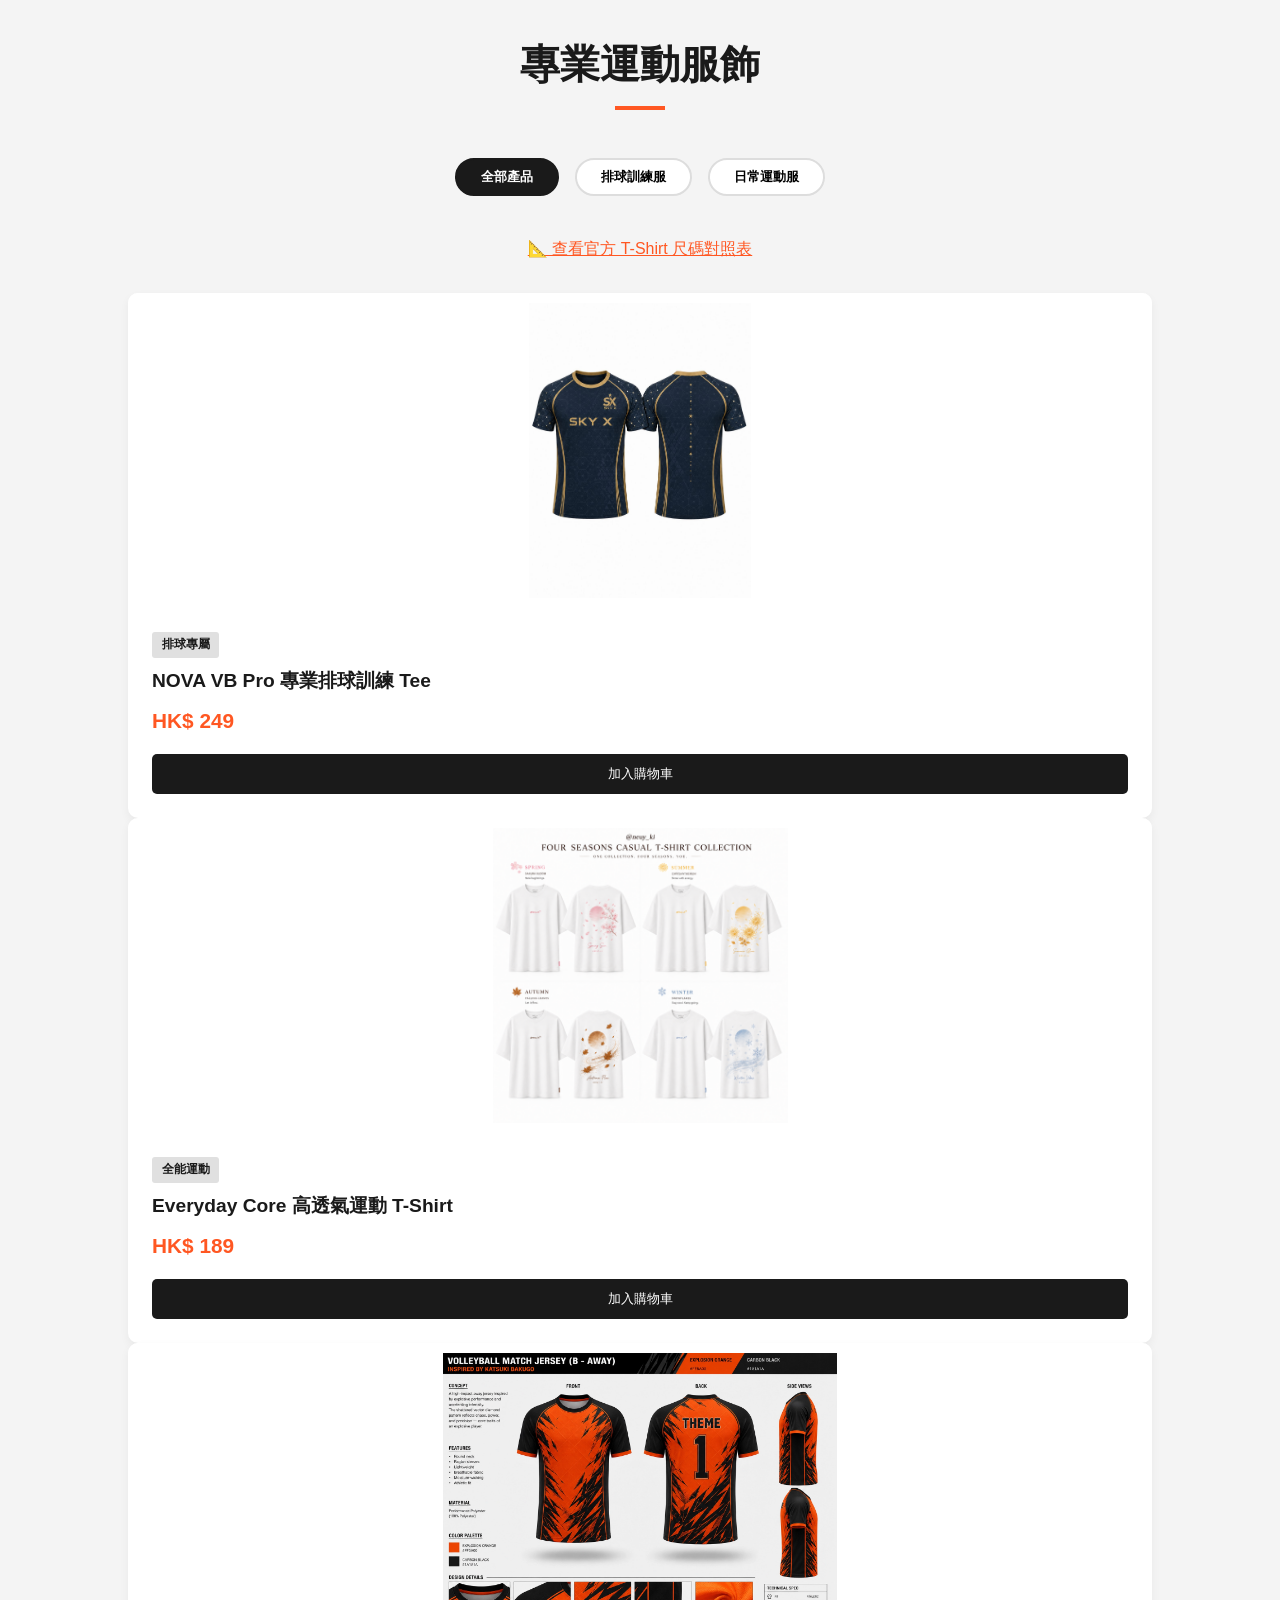
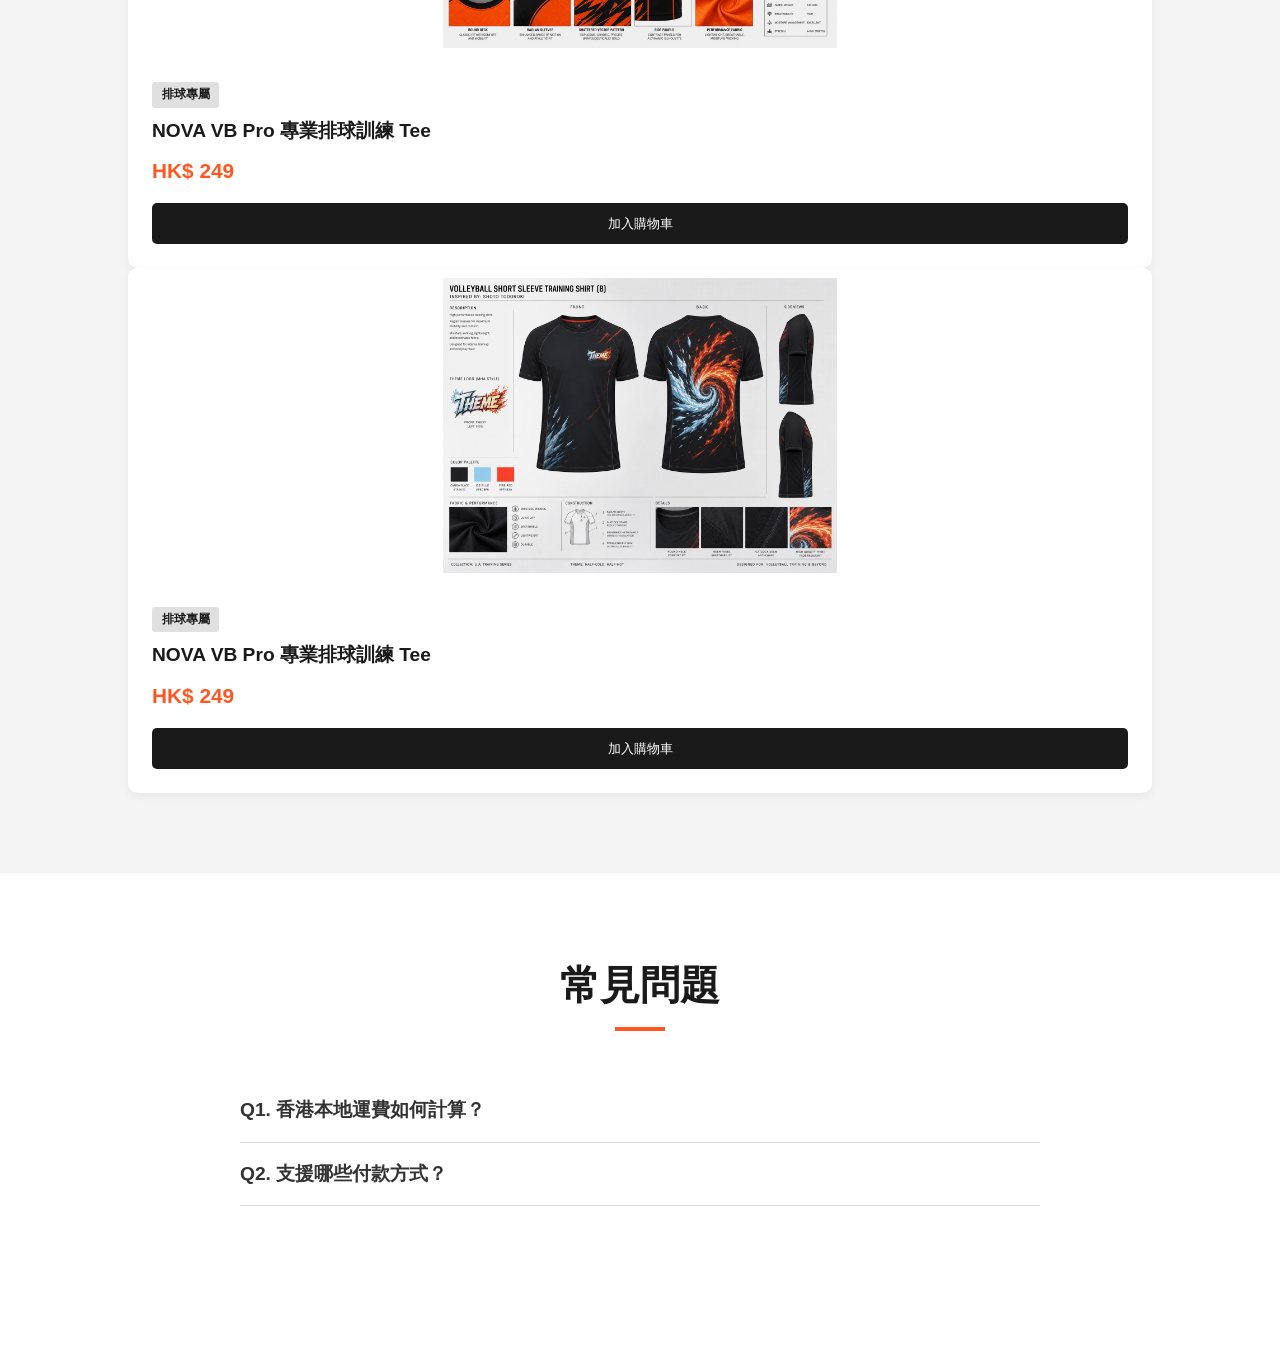
==== commit 3f181998: "update now" ====
--- a/index.html
+++ b/index.html
@@ -54,21 +54,8 @@
                     <span class="product-tag">排球專屬</span>
                     <h3 class="product-title">NOVA VB Pro 專業排球訓練 Tee</h3>
 
-                    <div class="variant-selector">
-                        <div class="variant-title">選擇尺碼</div>
-                        <div class="option-group size-group">
-                            <button type="button" class="option-btn" onclick="selectVariant(this, '2XS')">2XS</button>
-                            <button type="button" class="option-btn" onclick="selectVariant(this, 'XS')">XS</button>
-                            <button type="button" class="option-btn" onclick="selectVariant(this, 'S')">S</button>
-                            <button type="button" class="option-btn" onclick="selectVariant(this, 'M')">M</button>
-                            <button type="button" class="option-btn" onclick="selectVariant(this, 'L')">L</button>
-                            <button type="button" class="option-btn" onclick="selectVariant(this, 'XL')">XL</button>
-                            <button type="button" class="option-btn" onclick="selectVariant(this, '2XL')">2XL</button>
-                        </div>
-                    </div>
-
                     <div class="product-price">HK$ 249</div>
-                    <button class="buy-btn" onclick="addWithVariants('vb-pro-1', 'NOVA VB Pro 訓練 Tee', 249)">加入購物車</button>
+                    <button class="buy-btn" onclick="openSizePicker('NOVA VB Pro 訓練 Tee', 249, ['2XS','XS','S','M','L','XL','2XL'])">加入購物車</button>
                 </div>
             </div>
                 </div>
@@ -79,18 +66,10 @@
                         <span class="product-tag">全能運動</span>
                         <h3 class="product-title">Everyday Core 高透氣運動 T-Shirt</h3>
 
-                        <div class="variant-selector">
-                            <div class="variant-title">選擇尺碼</div>
-                            <div class="option-group size-group">
-                                <button type="button" class="option-btn" onclick="selectVariant(this, 'S')">S</button>
-                                <button type="button" class="option-btn" onclick="selectVariant(this, 'M')">M</button>
-                                <button type="button" class="option-btn" onclick="selectVariant(this, 'L')">L</button>
-                                <button type="button" class="option-btn" onclick="selectVariant(this, 'XL')">XL</button>
-                            </div>
-                        </div>
+                        
 
                         <div class="product-price">HK$ 189</div>
-                        <button class="buy-btn" onclick="addWithVariants('everyday-core-1', 'Everyday Core 運動 T-Shirt', 189)">加入購物車</button>
+                        <button class="buy-btn" onclick="openSizePicker('Everyday Core 運動 T-Shirt', 189, ['XS','S','M','L','XL','2XL'])">加入購物車</button>
                     </div>
                 </div>
 
@@ -99,9 +78,9 @@
                     <img src="bakugo_volleyball_match_jersey_b.png" class="product-img">
                     <div class="product-info">
                         <span class="product-tag">排球專屬</span>
-                        <h3 class="product-title">NOVA VB Pro 專業排球訓練 Tee</h3>
+                        <h3 class="product-title">NOVA VB Pro 專業排球訓練 Tee</h3>                       
                         <div class="product-price">HK$ 249</div>
-                        <button class="buy-btn" onclick="addToCart('NOVA VB Pro 訓練 Tee', 249)">加入購物車</button>
+                        <button class="buy-btn" onclick="openSizePicker('NOVA VB Pro 訓練 Tee', 249, ['2XS','XS','S','M','L','XL','2XL'])">加入購物車</button>
                     </div>
                 </div>
                 <div class="product-card" data-category="volleyball">
@@ -110,7 +89,7 @@
                         <span class="product-tag">排球專屬</span>
                         <h3 class="product-title">NOVA VB Pro 專業排球訓練 Tee</h3>
                         <div class="product-price">HK$ 249</div>
-                        <button class="buy-btn" onclick="addToCart('NOVA VB Pro 訓練 Tee', 249)">加入購物車</button>
+                        <button class="buy-btn" onclick="openSizePicker('NOVA VB Pro 訓練 Tee', 249, ['2XS','XS','S','M','L','XL','2XL'])">加入購物車</button>
                     </div>
                 </div>
             </div>
@@ -159,6 +138,18 @@
   </div>
 </div>
 
+
+<!-- 選擇尺碼彈窗 -->
+<div class="modal-overlay" id="sizePickerModal">
+  <div class="size-modal">
+    <button class="close-modal" onclick="closeSizePicker()">✕</button>
+    <h3>請選擇尺碼</h3>
+    <div id="sizePickerOptions" class="option-group"></div>
+    <button class="checkout-btn" onclick="confirmSizeSelection()">確認加入購物車</button>
+  </div>
+</div>
+
+
 <!-- ✅ 購物車側邊欄 -->
 <div class="cart-drawer" id="cartDrawer">
   <div class="cart-header">
--- a/style.css
+++ b/style.css
@@ -580,6 +580,13 @@
     position: relative;
 }
 
+#sizePickerOptions {
+    margin: 1rem 0 1.5rem;
+}
+#sizePickerModal .checkout-btn {
+    margin-top: 0;
+}
+
 /* 設定關閉按鈕樣式 */
 .close-modal {
     position: absolute;
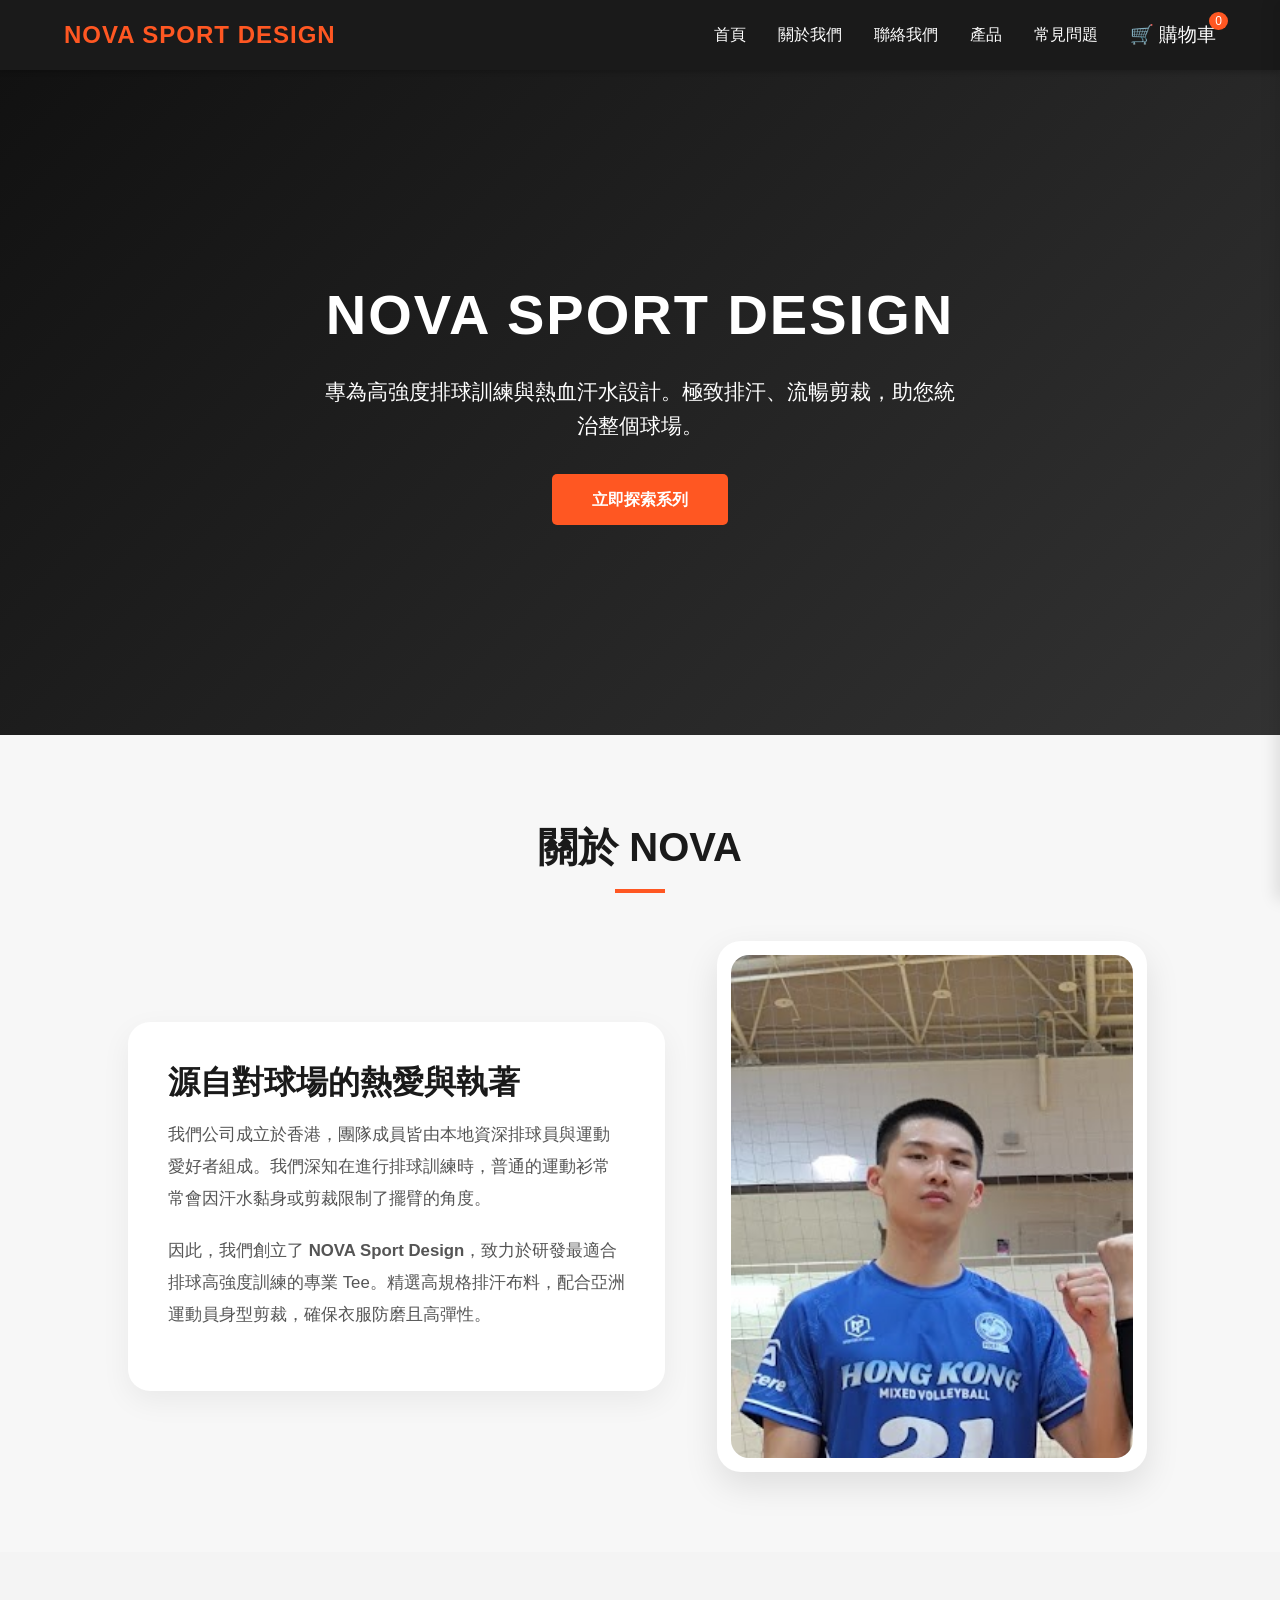
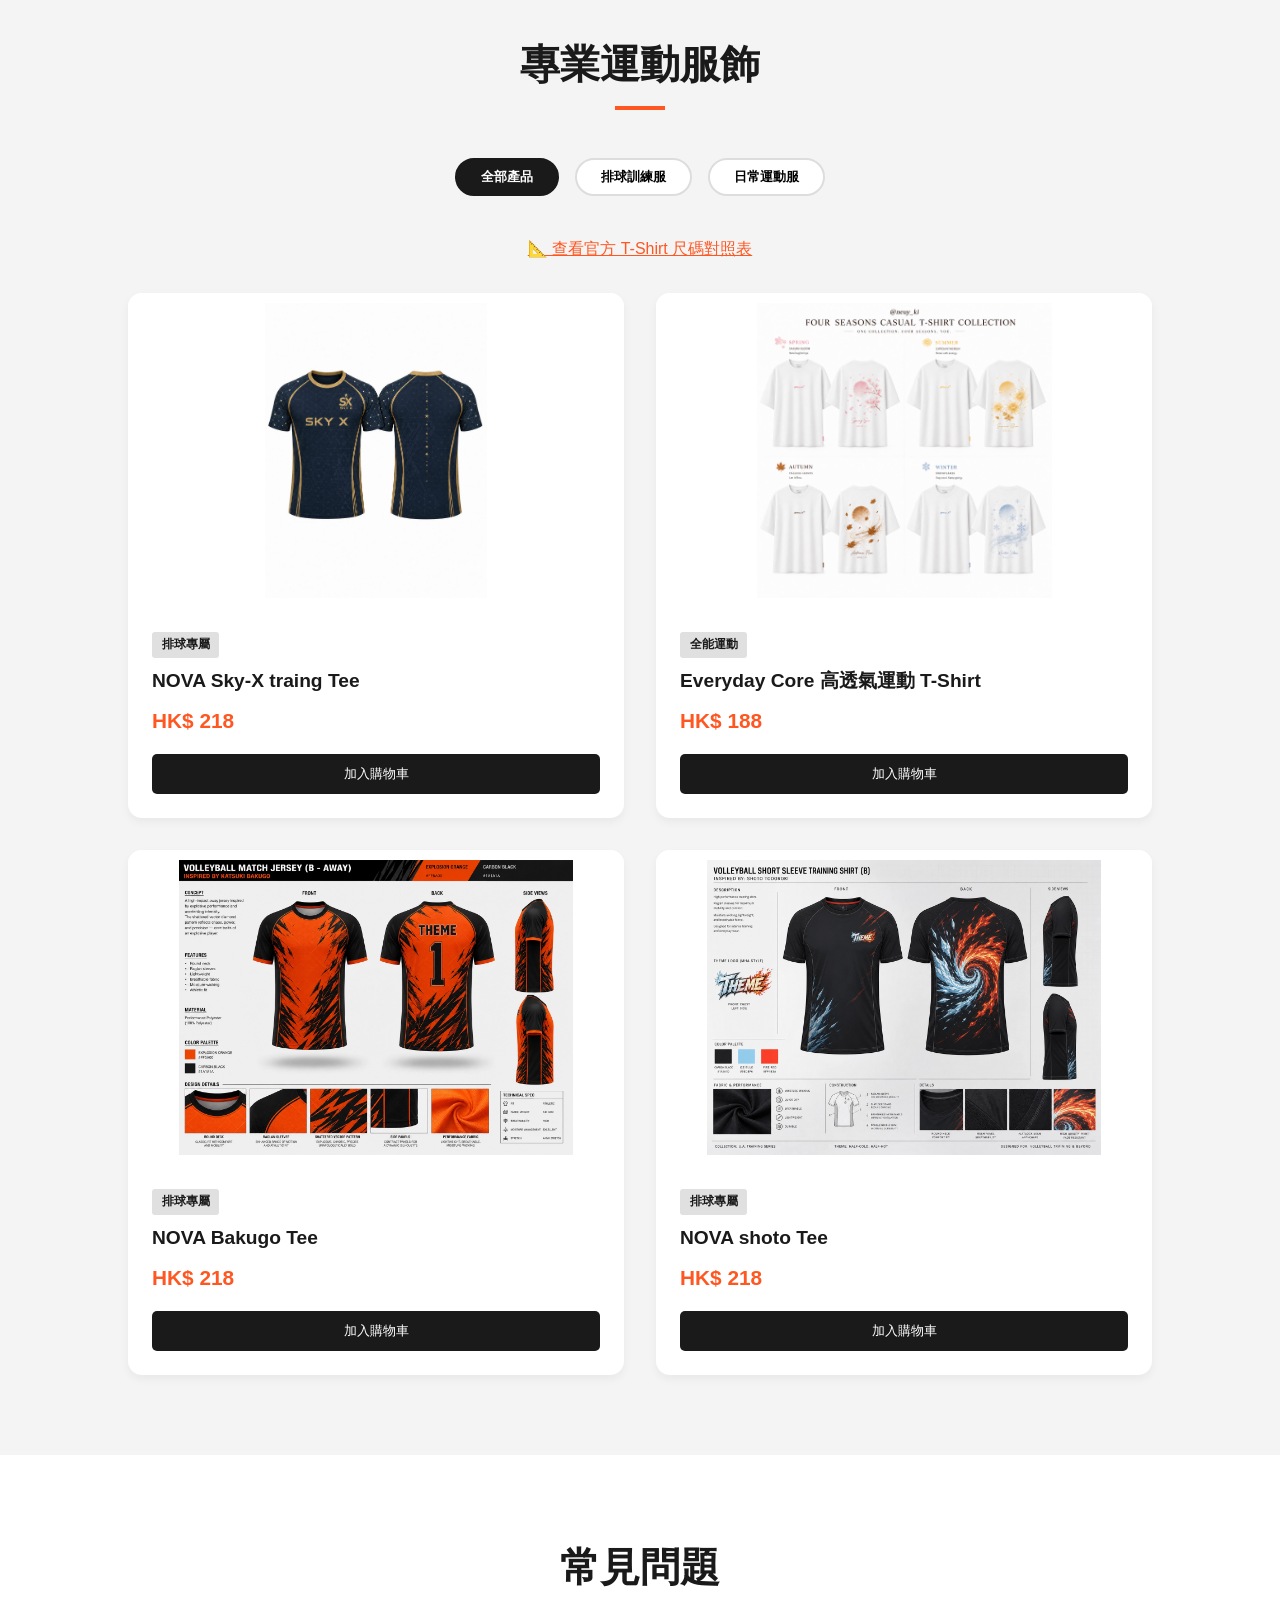
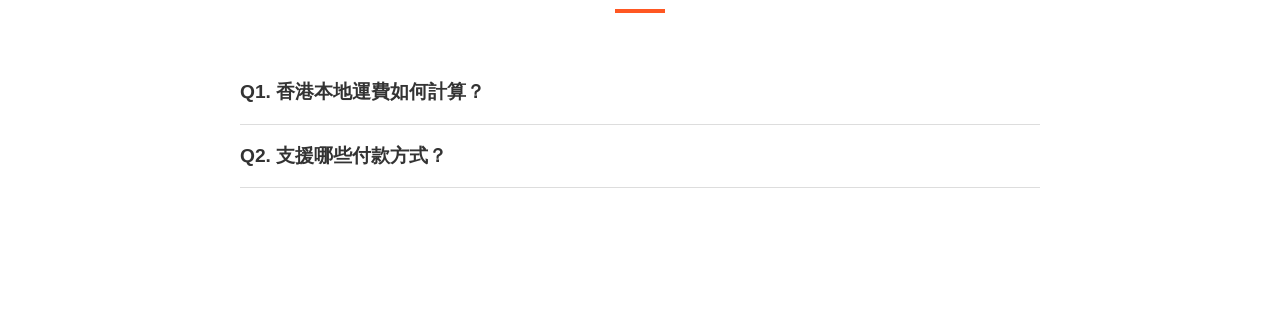
==== commit e71cbe72: "update by2.16am" ====
--- a/index.html
+++ b/index.html
@@ -47,52 +47,79 @@
                 <button class="filter-btn" onclick="filterProducts('general', this)">日常運動服</button>
             </div>
             <span class="size-guide-trigger" onclick="toggleModal(true)">📐 查看官方 T-Shirt 尺碼對照表</span>
+
             <div class="product-grid">
+
                 <div class="product-card" id="vb-pro-1" data-category="volleyball">
-                <img src="SKY-X-Sky-traintee .jpeg" class="product-img" alt="NOVA VB Pro 專業排球訓練 Tee">
-                <div class="product-info">
-                    <span class="product-tag">排球專屬</span>
-                    <h3 class="product-title">NOVA VB Pro 專業排球訓練 Tee</h3>
-
-                    <div class="product-price">HK$ 249</div>
-                    <button class="buy-btn" onclick="openSizePicker('NOVA VB Pro 訓練 Tee', 249, ['2XS','XS','S','M','L','XL','2XL'])">加入購物車</button>
-                </div>
-            </div>
-                </div>
-                
+                    <img
+                        src="SKY-X-Sky-traintee .jpeg"
+                        class="product-img"
+                        alt="NOVA Sky-X traing Tee"
+                        onclick="openImage(this.src)"
+                    >
+                    <div class="product-info">
+                        <span class="product-tag">排球專屬</span>
+                        <h3 class="product-title">NOVA Sky-X traing Tee</h3>
+                        <div class="product-price">HK$ 218</div>
+                        <button class="buy-btn" onclick="openSizePicker('NOVA Sky-X traing Tee', 218, ['2XS','XS','S','M','L','XL','2XL'])">
+                            加入購物車
+                        </button>
+                    </div>
+                </div>
+
                 <div class="product-card" id="everyday-core-1" data-category="general">
-                    <img src="NOVA SPORT T-Shirt.png" class="product-img" alt="Everyday Core 高透氣運動 T-Shirt">
+                    <img
+                        src="NOVA SPORT T-Shirt.png"
+                        class="product-img"
+                        alt="Everyday Core T-Shirt"
+                        onclick="openImage(this.src)"
+                    >
                     <div class="product-info">
                         <span class="product-tag">全能運動</span>
                         <h3 class="product-title">Everyday Core 高透氣運動 T-Shirt</h3>
-
-                        
-
-                        <div class="product-price">HK$ 189</div>
-                        <button class="buy-btn" onclick="openSizePicker('Everyday Core 運動 T-Shirt', 189, ['XS','S','M','L','XL','2XL'])">加入購物車</button>
-                    </div>
-                </div>
-
-                </div>
-                <div class="product-card" data-category="volleyball">
-                    <img src="bakugo_volleyball_match_jersey_b.png" class="product-img">
+                        <div class="product-price">HK$ 188</div>
+                        <button class="buy-btn" onclick="openSizePicker('Everyday Core 運動 T-Shirt', 188, ['XS','S','M','L','XL','2XL'])">
+                            加入購物車
+                        </button>
+                    </div>
+                </div>
+
+                <div class="product-card" id="bakugo-tee-1" data-category="volleyball">
+                    <img
+                        src="bakugo_volleyball_match_jersey_b.png"
+                        class="product-img"
+                        alt="NOVA Bakugo Tee"
+                        onclick="openImage(this.src)"
+                    >
                     <div class="product-info">
                         <span class="product-tag">排球專屬</span>
-                        <h3 class="product-title">NOVA VB Pro 專業排球訓練 Tee</h3>                       
-                        <div class="product-price">HK$ 249</div>
-                        <button class="buy-btn" onclick="openSizePicker('NOVA VB Pro 訓練 Tee', 249, ['2XS','XS','S','M','L','XL','2XL'])">加入購物車</button>
-                    </div>
-                </div>
-                <div class="product-card" data-category="volleyball">
-                    <img src="shoto_volleyball_training_ss_b.png" class="product-img">
+                        <h3 class="product-title">NOVA Bakugo Tee</h3>
+                        <div class="product-price">HK$ 218</div>
+                        <button class="buy-btn" onclick="openSizePicker('NOVA Bakugo Tee', 218, ['2XS','XS','S','M','L','XL','2XL'])">
+                            加入購物車
+                        </button>
+                    </div>
+                </div>
+
+                <div class="product-card" id="shoto-tee-1" data-category="volleyball">
+                    <img
+                        src="shoto_volleyball_training_ss_b.png"
+                        class="product-img"
+                        alt="NOVA shoto Tee"
+                        onclick="openImage(this.src)"
+                    >
                     <div class="product-info">
                         <span class="product-tag">排球專屬</span>
-                        <h3 class="product-title">NOVA VB Pro 專業排球訓練 Tee</h3>
-                        <div class="product-price">HK$ 249</div>
-                        <button class="buy-btn" onclick="openSizePicker('NOVA VB Pro 訓練 Tee', 249, ['2XS','XS','S','M','L','XL','2XL'])">加入購物車</button>
-                    </div>
-                </div>
+                        <h3 class="product-title">NOVA shoto Tee</h3>
+                        <div class="product-price">HK$ 218</div>
+                        <button class="buy-btn" onclick="openSizePicker('NOVA shoto Tee', 218, ['2XS','XS','S','M','L','XL','2XL'])">
+                            加入購物車
+                        </button>
+                    </div>
+                </div>
+
             </div>
+
         </section>
             <!-- FAQ 常見問題折疊選單區塊 -->
             <section class="faq-section" id="faq">
@@ -149,6 +176,11 @@
   </div>
 </div>
 
+<!-- 圖片放大彈窗 -->
+<div id="imageLightbox" class="image-lightbox" onclick="closeImage()">
+    <button class="lightbox-close" type="button" onclick="event.stopPropagation(); closeImage()">✕</button>
+    <img id="lightboxImg" class="lightbox-img" src="" alt="產品圖片放大預覽" onclick="event.stopPropagation()">
+</div>
 
 <!-- ✅ 購物車側邊欄 -->
 <div class="cart-drawer" id="cartDrawer">
--- a/style.css
+++ b/style.css
@@ -401,22 +401,27 @@
 
 /* 設定產品網格佈局 */
 .product-grid {
+    max-width: 1200px;
+    margin: 0 auto;
     display: grid;
-    /* 自動根據寬度調整欄數，最少 280px */
-    grid-template-columns: repeat(auto-fit, minmax(280px, 1fr));
-    gap: 2.5rem;
-}
+    grid-template-columns: repeat(2, minmax(0, 1fr));
+    gap: 2rem;
+    align-items: stretch;
+}
+
 
 /* 設定單一產品卡片的樣式 */
 .product-card {
     background-color: #fff;
-    border-radius: 10px;
+    border-radius: 14px;
     overflow: hidden;
     box-shadow: 0 4px 10px rgba(0,0,0,0.05);
     transition: transform 0.3s, box-shadow 0.3s;
     display: flex;
     flex-direction: column;
-}
+    min-height: 100%;
+}
+
 
 /* 設定滑鼠懸停在卡片上的效果 */
 .product-card:hover {
@@ -1098,6 +1103,11 @@
 ========================= */
 /* 設定平板與手機端的響應式佈局 (寬度 768px 以下) */
 @media (max-width: 768px) {
+
+    .product-grid {
+        grid-template-columns: 1fr;
+    }
+
     /* 縮小頁首的左右邊距 */
     header {
         padding: 1rem 4%;
@@ -1274,3 +1284,50 @@
             background-size: 108%;
         }
     }
+
+
+/* =========================
+   Image Lightbox 圖片放大
+========================= */
+
+.product-img {
+    cursor: zoom-in;
+}
+
+.image-lightbox {
+    display: none;
+    position: fixed;
+    z-index: 2005;
+    inset: 0;
+    background: rgba(0, 0, 0, 0.88);
+    justify-content: center;
+    align-items: center;
+    padding: 2rem;
+}
+
+.image-lightbox.show {
+    display: flex;
+}
+
+.lightbox-img {
+    max-width: 92vw;
+    max-height: 86vh;
+    object-fit: contain;
+    background: #fff;
+    border-radius: 12px;
+    padding: 12px;
+    box-shadow: 0 12px 35px rgba(0,0,0,0.35);
+}
+
+.lightbox-close {
+    position: absolute;
+    top: 22px;
+    right: 28px;
+    background: transparent;
+    border: none;
+    color: #fff;
+    font-size: 2rem;
+    font-weight: bold;
+    cursor: pointer;
+    z-index: 2006;
+}
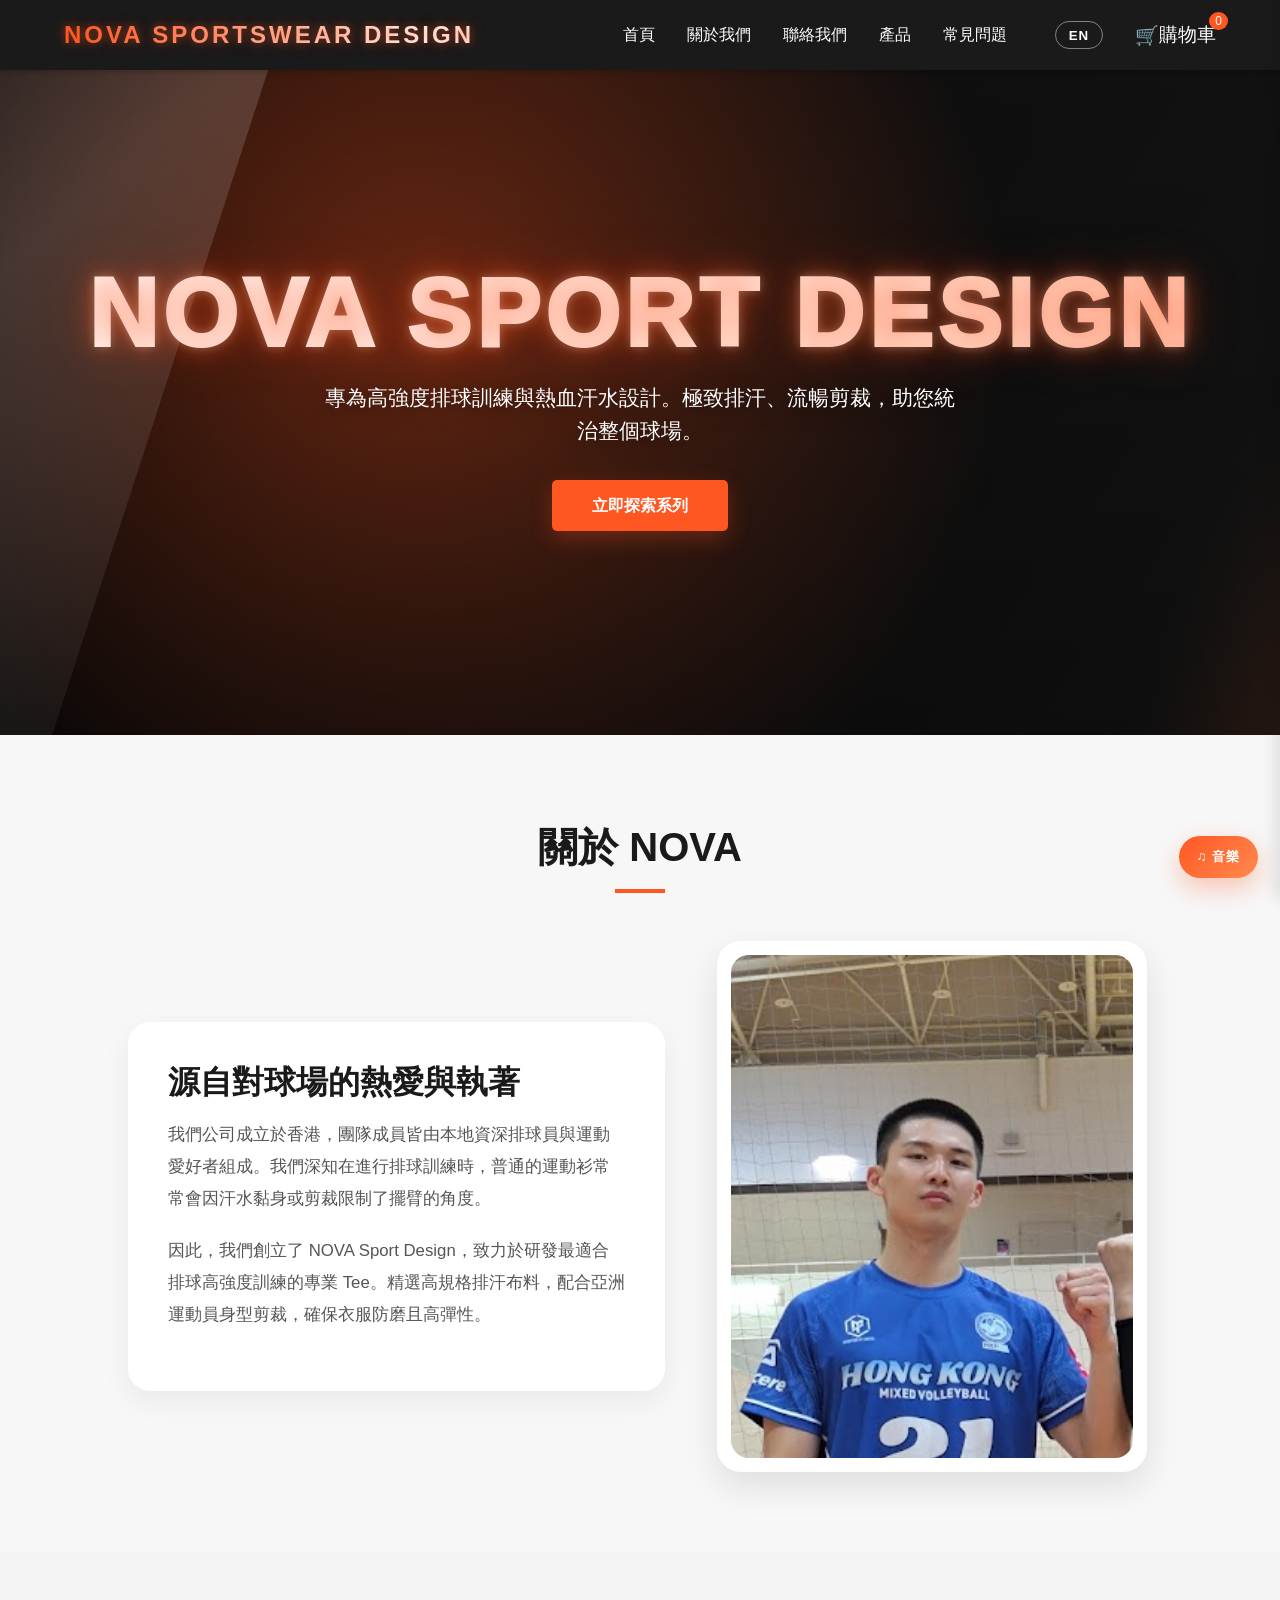
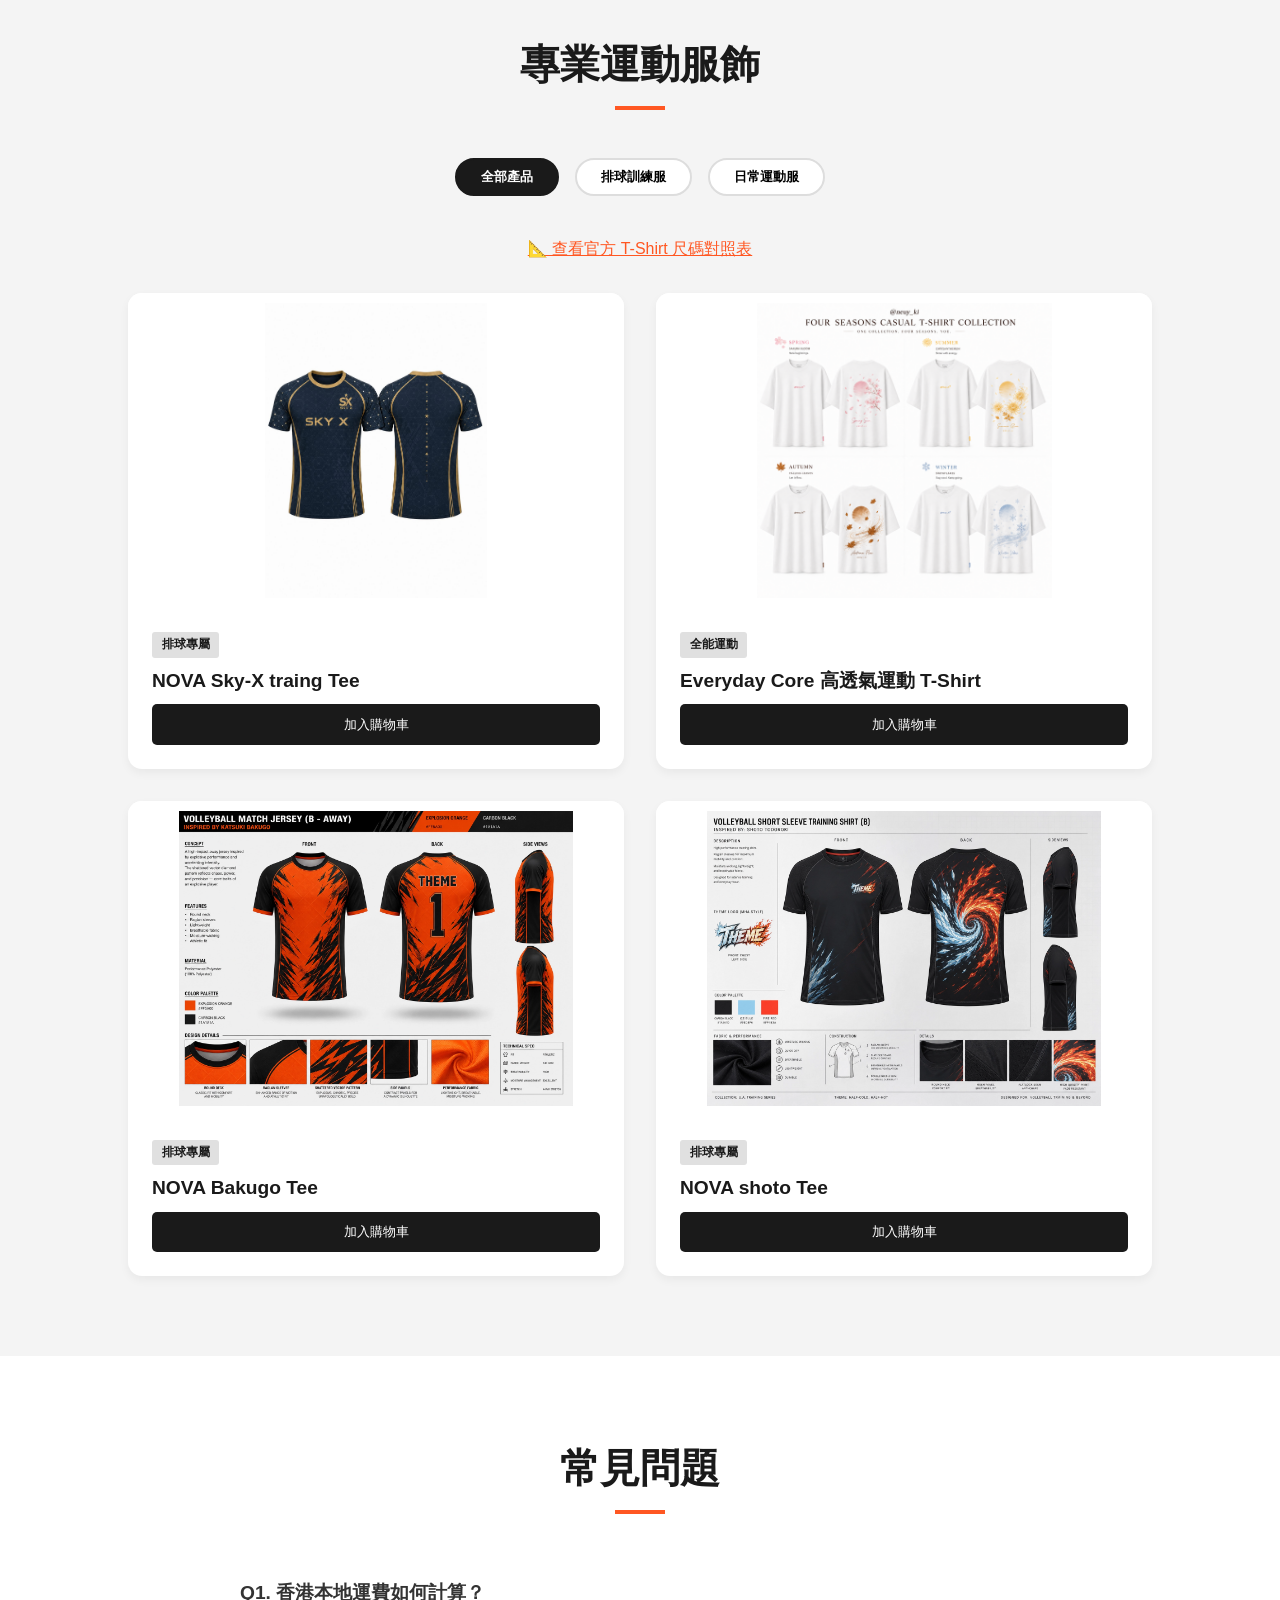
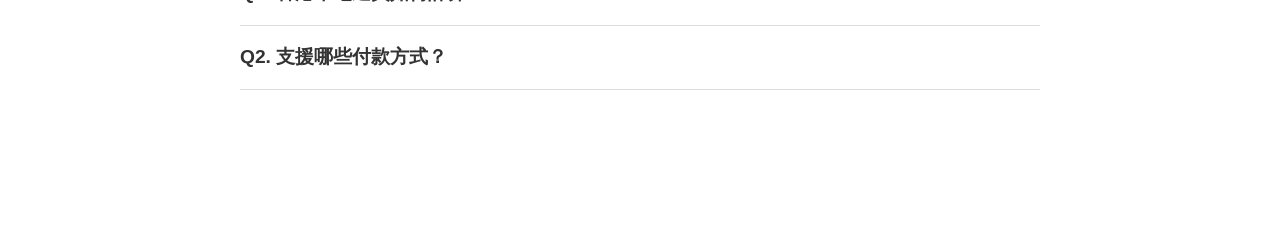
==== commit eae738b8: "update 4.55am" ====
--- a/index.html
+++ b/index.html
@@ -3,35 +3,64 @@
 <head>
     <meta charset="UTF-8">
     <meta name="viewport" content="width=device-width, initial-scale=1.0">
-    <title>NOVA Sport Design - 專業排球訓練服與運動服飾</title>
+    <title>NOVA Sportswear Design - 專業運動服飾</title>
     <link rel="stylesheet" href="style.css">
 
 </head>
-    <body>
-        <header>
-            <a href="#home" class="logo">NOVA SPORT DESIGN</a>
-            <nav>
-                <a href="#home">首頁</a>
-                <a href="#about">關於我們</a>
-                <a href="contact.html">聯絡我們</a>
-                <a href="#products">產品</a>
-                <a href="#faq">常見問題</a>
-                <button class="cart-icon-btn" onclick="toggleCart(true)">🛒 購物車 <span class="cart-badge" id="cart-count">0</span></button>
-            </nav>
-        </header>
-        <div class="hero" id="home">
-            <h1>NOVA SPORT DESIGN</h1>
-            <p>專為高強度排球訓練與熱血汗水設計。極致排汗、流暢剪裁，助您統治整個球場。</p>
-            <a href="#products" class="btn">立即探索系列</a>
-        </div>
+
+<!-- 背景音樂 -->
+<audio id="bgmAudio" src="夜空の輝き Yozora no Kagayaki AI Music Generator2.mp3.mpeg" loop preload="auto"></audio>
+
+<!-- 音樂開關按鈕 -->
+<button id="musicToggleBtn" class="music-toggle-btn" type="button" onclick="toggleBgm()" data-i18n="musicBtn">
+    ♫ 音樂
+</button>
+
+    <header>
+        <a href="#home" class="logo">NOVA SPORTSWEAR DESIGN</a>
+
+        <nav>
+            <a href="#home" data-i18n="navHome">首頁</a>
+            <a href="#about" data-i18n="navAbout">關於我們</a>
+            <a href="contact.html" data-i18n="navContact">聯絡我們</a>
+            <a href="#products" data-i18n="navProducts">產品</a>
+            <a href="#faq" data-i18n="navFaq">常見問題</a>
+            &ensp;&ensp;&ensp;
+            <button class="language-toggle-btn" type="button" onclick="toggleLanguage()">
+                <span id="languageLabel">EN</span>
+            </button>
+
+            
+
+            <button class="cart-icon-btn" onclick="toggleCart(true)">
+                🛒 <span data-i18n="navCart">購物車</span>
+                <span class="cart-badge" id="cart-count">0</span>
+            </button>
+        </nav>
+    </header>
+        
+    <div class="hero" id="home">
+        <h1 data-i18n="heroTitle">NOVA SPORT DESIGN</h1>
+        <p data-i18n="heroSubtitle">專為高強度排球訓練與熱血汗水設計。極致排汗、流暢剪裁，助您統治整個球場。</p>
+        <a href="#products" class="btn" data-i18n="heroBtn">立即探索系列</a>
+    </div>
+
         <section id="about">
-            <h2>關於 NOVA</h2>
+            <h2 data-i18n="aboutHeading">關於 NOVA</h2>
+
             <div class="about-container">
                 <div class="about-text">
-                    <h3>源自對球場的熱愛與執著</h3>
-                    <p>我們公司成立於香港，團隊成員皆由本地資深排球員與運動愛好者組成。我們深知在進行排球訓練時，普通的運動衫常常會因汗水黏身或剪裁限制了擺臂的角度。</p>
-                    <p>因此，我們創立了 <strong>NOVA Sport Design</strong>，致力於研發最適合排球高強度訓練的專業 Tee。精選高規格排汗布料，配合亞洲運動員身型剪裁，確保衣服防磨且高彈性。</p>
-                </div>
+                    <h3 data-i18n="aboutTitle">源自對球場的熱愛與執著</h3>
+
+                    <p data-i18n="aboutP1">
+                        我們公司成立於香港，團隊成員皆由本地資深排球員與運動愛好者組成。我們深知在進行排球訓練時，普通的運動衫常常會因汗水黏身或剪裁限制了擺臂的角度。
+                    </p>
+
+                    <p data-i18n="aboutP2">
+                        因此，我們創立了 NOVA Sport Design，致力於研發最適合排球高強度訓練的專業 Tee。精選高規格排汗布料，配合亞洲運動員身型剪裁，確保衣服防磨且高彈性。
+                    </p>
+                </div>
+
                 <div class="about-img">
                     <div class="about-photo-card">
                         <img src="Model.png" alt="品牌形象照">
@@ -39,14 +68,19 @@
                 </div>
             </div>
         </section>
+
         <section class="products" id="products">
-            <h2>專業運動服飾</h2>
+            <h2 data-i18n="productsHeading">專業運動服飾</h2>
+
             <div class="filter-container">
-                <button class="filter-btn active" onclick="filterProducts('all', this)">全部產品</button>
-                <button class="filter-btn" onclick="filterProducts('volleyball', this)">排球訓練服</button>
-                <button class="filter-btn" onclick="filterProducts('general', this)">日常運動服</button>
-            </div>
-            <span class="size-guide-trigger" onclick="toggleModal(true)">📐 查看官方 T-Shirt 尺碼對照表</span>
+                <button class="filter-btn active" onclick="filterProducts('all', this)" data-i18n="filterAll">全部產品</button>
+                <button class="filter-btn" onclick="filterProducts('volleyball', this)" data-i18n="filterVolleyball">排球訓練服</button>
+                <button class="filter-btn" onclick="filterProducts('general', this)" data-i18n="filterGeneral">日常運動服</button>
+            </div>
+
+            <span class="size-guide-trigger" onclick="toggleModal(true)" data-i18n="sizeGuide">
+                📐 查看官方 T-Shirt 尺碼對照表
+            </span>
 
             <div class="product-grid">
 
@@ -58,11 +92,9 @@
                         onclick="openImage(this.src)"
                     >
                     <div class="product-info">
-                        <span class="product-tag">排球專屬</span>
-                        <h3 class="product-title">NOVA Sky-X traing Tee</h3>
-                        <div class="product-price">HK$ 218</div>
-                        <button class="buy-btn" onclick="openSizePicker('NOVA Sky-X traing Tee', 218, ['2XS','XS','S','M','L','XL','2XL'])">
-                            加入購物車
+                        <span class="product-tag" data-i18n="tagVolleyball">排球專屬</span>
+                        <h3 class="product-title" data-i18n="productSkyX">NOVA Sky-X traing Tee</h3>
+                        <button class="buy-btn" onclick="openSizePicker('NOVA Sky-X traing Tee', 218, ['2XS','XS','S','M','L','XL','2XL'])" data-i18n="addToCart">加入購物車
                         </button>
                     </div>
                 </div>
@@ -75,11 +107,9 @@
                         onclick="openImage(this.src)"
                     >
                     <div class="product-info">
-                        <span class="product-tag">全能運動</span>
-                        <h3 class="product-title">Everyday Core 高透氣運動 T-Shirt</h3>
-                        <div class="product-price">HK$ 188</div>
-                        <button class="buy-btn" onclick="openSizePicker('Everyday Core 運動 T-Shirt', 188, ['XS','S','M','L','XL','2XL'])">
-                            加入購物車
+                        <span class="product-tag" data-i18n="tagGeneral">全能運動</span>
+                        <h3 class="product-title" data-i18n="productEveryday">Everyday Core 高透氣運動 T-Shirt</h3>
+                        <button class="buy-btn" onclick="openSizePicker('Everyday Core 運動 T-Shirt', 188, ['XS','S','M','L','XL','2XL'])" data-i18n="addToCart"> 加入購物車
                         </button>
                     </div>
                 </div>
@@ -92,11 +122,9 @@
                         onclick="openImage(this.src)"
                     >
                     <div class="product-info">
-                        <span class="product-tag">排球專屬</span>
-                        <h3 class="product-title">NOVA Bakugo Tee</h3>
-                        <div class="product-price">HK$ 218</div>
-                        <button class="buy-btn" onclick="openSizePicker('NOVA Bakugo Tee', 218, ['2XS','XS','S','M','L','XL','2XL'])">
-                            加入購物車
+                        <span class="product-tag" data-i18n="tagVolleyball">排球專屬</span>
+                        <h3 class="product-title" data-i18n="productBakugo">NOVA Bakugo Tee</h3>
+                        <button class="buy-btn" onclick="openSizePicker('NOVA Bakugo Tee', 218, ['2XS','XS','S','M','L','XL','2XL'])" data-i18n="addToCart"> 加入購物車
                         </button>
                     </div>
                 </div>
@@ -109,42 +137,39 @@
                         onclick="openImage(this.src)"
                     >
                     <div class="product-info">
-                        <span class="product-tag">排球專屬</span>
-                        <h3 class="product-title">NOVA shoto Tee</h3>
-                        <div class="product-price">HK$ 218</div>
-                        <button class="buy-btn" onclick="openSizePicker('NOVA shoto Tee', 218, ['2XS','XS','S','M','L','XL','2XL'])">
-                            加入購物車
-                        </button>
-                    </div>
-                </div>
-
-            </div>
-
+                        <span class="product-tag" data-i18n="tagVolleyball">排球專屬</span>
+                        <h3 class="product-title" data-i18n="productShoto">NOVA shoto Tee</h3>
+                        <button class="buy-btn" onclick="openSizePicker('NOVA shoto Tee', 218, ['2XS','XS','S','M','L','XL','2XL'])" data-i18n="addToCart">加入購物車
+                        </button>
+                    </div>
+                </div>
+
+            </div>
         </section>
-            <!-- FAQ 常見問題折疊選單區塊 -->
-            <section class="faq-section" id="faq">
-                <h2>常見問題</h2>
-                <div class="faq-container">
-                    <!-- 問題 1 -->
-                    <div class="faq-item">
-                        <div class="faq-question" onclick="toggleFaq(this)">
-                            <span>Q1. 香港本地運費如何計算？</span>
-                        </div>
-                        <div class="faq-answer">
-                            <p>全店滿 HK$500 即享免運費優惠。未滿額收取 HK$30 運費，使用順豐速運送達。</p>
-                        </div>
-                    </div>
-                    <!-- 問題 2 -->
-                    <div class="faq-item">
-                        <div class="faq-question" onclick="toggleFaq(this)">
-                            <span>Q2. 支援哪些付款方式？</span>
-                        </div>
-                        <div class="faq-answer">
-                            <p>我們支援 PayMe、轉數快 (FPS)、AlipayHK 和微信支付 HK。</p>
-                        </div>
-                    </div>
-                </div>
-            </section>
+
+        <section class="faq-section" id="faq">
+            <h2 data-i18n="faqHeading">常見問題</h2>
+
+            <div class="faq-container">
+                <div class="faq-item">
+                    <div class="faq-question" onclick="toggleFaq(this)">
+                        <span data-i18n="faqQ1">Q1. 香港本地運費如何計算？</span>
+                    </div>
+                    <div class="faq-answer">
+                        <p data-i18n="faqA1">全店滿 HK$500 即享免運費優惠。未滿額收取 HK$30 運費，使用順豐速運送達。</p>
+                    </div>
+                </div>
+
+                <div class="faq-item">
+                    <div class="faq-question" onclick="toggleFaq(this)">
+                        <span data-i18n="faqQ2">Q2. 支援哪些付款方式？</span>
+                    </div>
+                    <div class="faq-answer">
+                        <p data-i18n="faqA2">我們支援 PayMe、轉數快 (FPS)、AlipayHK 和微信支付 HK。</p>
+                    </div>
+                </div>
+            </div>
+        </section>
     
     <script src="script.js">
     </script>
@@ -153,7 +178,7 @@
 <div class="modal-overlay" id="sizeModal">
   <div class="size-modal">
     <button class="close-modal" onclick="toggleModal(false)">✕</button>
-    <h3>尺寸表</h3>
+    <h3 data-i18n="sizeTableTitle">尺寸表</h3>
 
     <table class="size-table">
       <tr><th>Size</th><th>胸圍</th><th>長度</th></tr>
@@ -170,9 +195,14 @@
 <div class="modal-overlay" id="sizePickerModal">
   <div class="size-modal">
     <button class="close-modal" onclick="closeSizePicker()">✕</button>
-    <h3>請選擇尺碼</h3>
+
+    <h3 data-i18n="chooseSize">請選擇尺碼</h3>
+
     <div id="sizePickerOptions" class="option-group"></div>
-    <button class="checkout-btn" onclick="confirmSizeSelection()">確認加入購物車</button>
+
+    <button class="checkout-btn" onclick="confirmSizeSelection()" data-i18n="confirmAddCart">
+      確認加入購物車
+    </button>
   </div>
 </div>
 
@@ -185,35 +215,44 @@
 <!-- ✅ 購物車側邊欄 -->
 <div class="cart-drawer" id="cartDrawer">
   <div class="cart-header">
-    <h3>購物車</h3>
+    <h3 data-i18n="cartTitle">購物車</h3>
     <button class="close-cart" onclick="toggleCart(false)">✕</button>
   </div>
 
   <div class="cart-items" id="cartItemsContainer">
-    <p style="text-align:center; color:#999;">購物車目前是空的</p>
+    <p data-i18n="cartEmpty" style="text-align:center; color:#999;">
+      購物車目前是空的
+    </p>
   </div>
 
   <div class="cart-footer">
     <div class="cart-total-line">
-      <span>小計</span>
+      <span data-i18n="subtotal">小計</span>
       <span id="cartSubtotal">HK$ 0</span>
     </div>
+
     <div class="cart-total-line">
-      <span>運費</span>
+      <span data-i18n="shipping">運費</span>
       <span id="cartShipping">HK$ 0</span>
     </div>
+
     <div class="cart-total-line">
-      <span>優惠</span>
+      <span data-i18n="discount">優惠</span>
       <span id="cartDiscount">-HK$ 0</span>
     </div>
 
     <div class="cart-total-final">
-      <span>總計</span>
+      <span data-i18n="total">總計</span>
       <span id="cartTotalAmount">HK$ 0</span>
     </div>
 
-    <button class="clear-cart-btn" onclick="clearCart()">清空購物車</button>
-    <button class="checkout-btn" onclick="goCheckout()">前往結帳</button>
+    <button class="clear-cart-btn" onclick="clearCart()" data-i18n="clearCart">
+      清空購物車
+    </button>
+
+    <button class="checkout-btn" onclick="goCheckout()" data-i18n="goCheckout">
+      前往結帳
+    </button>
   </div>
 </div>
 
--- a/style.css
+++ b/style.css
@@ -1331,3 +1331,758 @@
     cursor: pointer;
     z-index: 2006;
 }
+/* =========================
+   全站動感動畫：Special Hero Title
+========================= */
+
+/* 頁面載入淡入 */
+body {
+    animation: pageFadeIn 0.6s ease both;
+}
+
+@keyframes pageFadeIn {
+    from {
+        opacity: 0;
+    }
+
+    to {
+        opacity: 1;
+    }
+}
+
+/* Header 由上滑入 */
+header {
+    animation: navSlideDown 0.7s ease both;
+}
+
+@keyframes navSlideDown {
+    from {
+        opacity: 0;
+        transform: translateY(-18px);
+    }
+
+    to {
+        opacity: 1;
+        transform: translateY(0);
+    }
+}
+
+/* Hero 背景：黑橙流動光感 */
+.hero {
+    position: relative;
+    overflow: hidden;
+    background:
+        radial-gradient(circle at 18% 22%, rgba(255, 87, 34, 0.52), transparent 28%),
+        radial-gradient(circle at 82% 68%, rgba(255, 138, 80, 0.38), transparent 32%),
+        linear-gradient(120deg, #070707, #181818, #ff5722, #111111, #ff8a50, #070707);
+    background-size: 180% 180%, 165% 165%, 460% 460%;
+    animation: heroGlowMove 7s ease-in-out infinite;
+}
+
+/* 暗色遮罩，令文字更清楚 */
+.hero::before {
+    content: "";
+    position: absolute;
+    inset: 0;
+    background:
+        linear-gradient(rgba(0, 0, 0, 0.18), rgba(0, 0, 0, 0.42));
+    z-index: 0;
+}
+
+/* 運動感斜光掃過 */
+.hero::after {
+    content: "";
+    position: absolute;
+    top: -35%;
+    left: -35%;
+    width: 46%;
+    height: 175%;
+    background: linear-gradient(
+        120deg,
+        transparent,
+        rgba(255, 255, 255, 0.16),
+        transparent
+    );
+    transform: rotate(18deg);
+    animation: heroLightSweep 4.6s ease-in-out infinite;
+    z-index: 0;
+}
+
+.hero h1,
+.hero p,
+.hero .btn {
+    position: relative;
+    z-index: 1;
+}
+
+@keyframes heroGlowMove {
+    0% {
+        background-position: 0% 30%, 100% 70%, 0% 50%;
+    }
+
+    50% {
+        background-position: 75% 45%, 20% 80%, 100% 50%;
+    }
+
+    100% {
+        background-position: 0% 30%, 100% 70%, 0% 50%;
+    }
+}
+
+@keyframes heroLightSweep {
+    0% {
+        left: -45%;
+        opacity: 0;
+    }
+
+    20% {
+        opacity: 1;
+    }
+
+    55% {
+        left: 115%;
+        opacity: 0;
+    }
+
+    100% {
+        left: 115%;
+        opacity: 0;
+    }
+}
+
+/* =========================
+   大標題 Special Animation
+========================= */
+
+.hero h1 {
+    position: relative;
+    display: inline-block;
+    font-size: clamp(2.8rem, 7.5vw, 6rem);
+    font-weight: 950;
+    letter-spacing: 5px;
+    line-height: 1.05;
+    text-transform: uppercase;
+    color: transparent;
+    background: linear-gradient(
+        90deg,
+        #ffffff,
+        #ffdfcf,
+        #ff5722,
+        #ffffff,
+        #ff8a50
+    );
+    background-size: 320% auto;
+    -webkit-background-clip: text;
+    background-clip: text;
+    text-shadow:
+        0 0 10px rgba(255, 255, 255, 0.25),
+        0 0 24px rgba(255, 87, 34, 0.5),
+        0 0 55px rgba(255, 87, 34, 0.28);
+    cursor: pointer;
+    animation:
+        titleEnter 0.95s cubic-bezier(0.2, 0.9, 0.25, 1.2) both,
+        titleGradientFlow 3.8s linear infinite,
+        titleFloat 3.4s ease-in-out infinite;
+    transition:
+        transform 0.28s ease,
+        letter-spacing 0.28s ease,
+        filter 0.28s ease,
+        text-shadow 0.28s ease;
+}
+
+/* Glitch layer 1 */
+.hero h1::before {
+    content: "NOVA SPORTSWEAR DESIGN";
+    position: absolute;
+    inset: 0;
+    color: rgba(255, 87, 34, 0.62);
+    text-shadow:
+        -2px 0 rgba(255, 87, 34, 0.8),
+        2px 0 rgba(255, 255, 255, 0.35);
+    clip-path: inset(0 0 54% 0);
+    transform: translateX(-2px);
+    opacity: 0;
+    pointer-events: none;
+}
+
+/* Glitch layer 2 */
+.hero h1::after {
+    content: "NOVA SPORT DESIGN";
+    position: absolute;
+    inset: 0;
+    color: rgba(255, 255, 255, 0.5);
+    text-shadow:
+        2px 0 rgba(255, 138, 80, 0.8),
+        -2px 0 rgba(255, 255, 255, 0.35);
+    clip-path: inset(48% 0 0 0);
+    transform: translateX(2px);
+    opacity: 0;
+    pointer-events: none;
+}
+
+/* 指住大標題：放大、震動、glitch */
+.hero h1:hover {
+    transform: translateY(-9px) scale(1.055) rotate(-1deg);
+    letter-spacing: 8px;
+    filter: brightness(1.25) contrast(1.08);
+    text-shadow:
+        0 0 18px rgba(255, 255, 255, 0.8),
+        0 0 34px rgba(255, 87, 34, 0.8),
+        0 0 70px rgba(255, 87, 34, 0.45);
+    animation:
+        titleGradientFlow 2.4s linear infinite,
+        titleHoverPulse 0.75s ease-in-out infinite;
+}
+
+/* 指住時 glitch 層開啟 */
+.hero h1:hover::before {
+    opacity: 1;
+    animation: glitchTop 0.55s steps(2, end) infinite;
+}
+
+.hero h1:hover::after {
+    opacity: 1;
+    animation: glitchBottom 0.58s steps(2, end) infinite;
+}
+
+/* 大標題入場 */
+@keyframes titleEnter {
+    0% {
+        opacity: 0;
+        transform: translateY(46px) scale(0.88);
+        filter: blur(8px);
+        letter-spacing: 12px;
+    }
+
+    65% {
+        opacity: 1;
+        transform: translateY(-6px) scale(1.03);
+        filter: blur(0);
+    }
+
+    100% {
+        opacity: 1;
+        transform: translateY(0) scale(1);
+        filter: blur(0);
+    }
+}
+
+/* 漸層流動 */
+@keyframes titleGradientFlow {
+    0% {
+        background-position: 0% center;
+    }
+
+    100% {
+        background-position: 320% center;
+    }
+}
+
+/* 平時輕微浮動 */
+@keyframes titleFloat {
+    0% {
+        transform: translateY(0);
+    }
+
+    50% {
+        transform: translateY(-5px);
+    }
+
+    100% {
+        transform: translateY(0);
+    }
+}
+
+/* hover 時微彈 */
+@keyframes titleHoverPulse {
+    0% {
+        transform: translateY(-9px) scale(1.055) rotate(-1deg);
+    }
+
+    50% {
+        transform: translateY(-13px) scale(1.075) rotate(1deg);
+    }
+
+    100% {
+        transform: translateY(-9px) scale(1.055) rotate(-1deg);
+    }
+}
+
+/* Glitch 上半部 */
+@keyframes glitchTop {
+    0% {
+        transform: translate(-2px, -1px);
+        clip-path: inset(0 0 58% 0);
+    }
+
+    35% {
+        transform: translate(4px, 1px);
+        clip-path: inset(8% 0 48% 0);
+    }
+
+    70% {
+        transform: translate(-5px, 0);
+        clip-path: inset(0 0 64% 0);
+    }
+
+    100% {
+        transform: translate(-2px, -1px);
+        clip-path: inset(0 0 58% 0);
+    }
+}
+
+/* Glitch 下半部 */
+@keyframes glitchBottom {
+    0% {
+        transform: translate(2px, 1px);
+        clip-path: inset(48% 0 0 0);
+    }
+
+    35% {
+        transform: translate(-4px, -1px);
+        clip-path: inset(56% 0 0 0);
+    }
+
+    70% {
+        transform: translate(5px, 0);
+        clip-path: inset(42% 0 0 0);
+    }
+
+    100% {
+        transform: translate(2px, 1px);
+        clip-path: inset(48% 0 0 0);
+    }
+}
+
+/* Hero 副標題 */
+.hero p {
+    animation: heroTextIn 0.9s ease 0.18s both;
+    text-shadow: 0 4px 18px rgba(0, 0, 0, 0.5);
+}
+
+/* Hero 按鈕 */
+.hero .btn {
+    animation: heroButtonIn 0.9s ease 0.35s both;
+    box-shadow: 0 8px 22px rgba(255, 87, 34, 0.28);
+}
+
+.hero .btn:hover {
+    transform: translateY(-5px) scale(1.05);
+    box-shadow: 0 14px 32px rgba(255, 87, 34, 0.48);
+}
+
+@keyframes heroTextIn {
+    from {
+        opacity: 0;
+        transform: translateY(24px);
+    }
+
+    to {
+        opacity: 1;
+        transform: translateY(0);
+    }
+}
+
+@keyframes heroButtonIn {
+    from {
+        opacity: 0;
+        transform: translateY(22px) scale(0.96);
+    }
+
+    to {
+        opacity: 1;
+        transform: translateY(0) scale(1);
+    }
+}
+
+/* Scroll reveal 初始狀態 */
+.reveal {
+    opacity: 0;
+    transform: translateY(34px);
+    transition: opacity 0.75s ease, transform 0.75s ease;
+}
+
+/* Scroll reveal 顯示狀態 */
+.reveal.show {
+    opacity: 1;
+    transform: translateY(0);
+}
+
+/* 產品卡 hover 動感 */
+.product-card {
+    transition: transform 0.35s ease, box-shadow 0.35s ease;
+}
+
+.product-card:hover {
+    transform: translateY(-8px) scale(1.015);
+    box-shadow: 0 14px 26px rgba(0, 0, 0, 0.12);
+}
+
+/* 產品圖片 hover 微放大 */
+.product-img {
+    cursor: zoom-in;
+    transition: transform 0.35s ease, filter 0.35s ease;
+}
+
+.product-img:hover {
+    transform: scale(1.04);
+    filter: brightness(1.03);
+}
+
+/* 所有主要按鈕 hover 動感 */
+.btn,
+.buy-btn,
+.checkout-btn,
+.clear-cart-btn,
+.checkout-submit-btn,
+.promo-btn,
+.filter-btn,
+.option-btn {
+    transition: transform 0.25s ease, background-color 0.25s ease, box-shadow 0.25s ease;
+}
+
+.btn:hover,
+.buy-btn:hover,
+.checkout-btn:hover,
+.clear-cart-btn:hover,
+.checkout-submit-btn:hover,
+.promo-btn:hover,
+.filter-btn:hover,
+.option-btn:hover {
+    transform: translateY(-2px);
+}
+
+/* 尺碼彈窗 / Modal 彈出感 */
+.modal-overlay.open .size-modal {
+    animation: modalPop 0.28s ease both;
+}
+
+@keyframes modalPop {
+    from {
+        opacity: 0;
+        transform: scale(0.92) translateY(12px);
+    }
+
+    to {
+        opacity: 1;
+        transform: scale(1) translateY(0);
+    }
+}
+
+/* 圖片放大彈窗動畫 */
+.image-lightbox.show .lightbox-img {
+    animation: imageZoomIn 0.25s ease both;
+}
+
+@keyframes imageZoomIn {
+    from {
+        opacity: 0;
+        transform: scale(0.88);
+    }
+
+    to {
+        opacity: 1;
+        transform: scale(1);
+    }
+}
+
+/* FAQ 打開更順 */
+.faq-answer {
+    transition: max-height 0.35s ease, margin-top 0.35s ease;
+}
+
+/* 手機版 */
+@media (max-width: 768px) {
+    .product-grid {
+        grid-template-columns: 1fr;
+    }
+
+    .hero h1 {
+        font-size: 2.45rem;
+        letter-spacing: 2px;
+    }
+
+    .hero h1:hover {
+        letter-spacing: 3px;
+        transform: translateY(-5px) scale(1.025);
+    }
+
+    .hero p {
+        font-size: 1rem;
+    }
+}
+/* =========================
+   Header Logo Special Animation
+========================= */
+
+.logo {
+    position: relative;
+    display: inline-block;
+    color: transparent;
+    background: linear-gradient(
+        90deg,
+        #ff5722,
+        #ffffff,
+        #ff8a50,
+        #ff5722
+    );
+    background-size: 260% auto;
+    -webkit-background-clip: text;
+    background-clip: text;
+    font-weight: 900;
+    letter-spacing: 3px;
+    text-shadow:
+        0 0 8px rgba(255, 87, 34, 0.45),
+        0 0 18px rgba(255, 87, 34, 0.25);
+    animation:
+        logoGradientMove 3.2s linear infinite,
+        logoSoftFloat 3s ease-in-out infinite;
+    transition:
+        transform 0.28s ease,
+        letter-spacing 0.28s ease,
+        filter 0.28s ease,
+        text-shadow 0.28s ease;
+}
+
+/* Logo 掃光 */
+.logo::after {
+    content: "";
+    position: absolute;
+    top: 0;
+    left: -35%;
+    width: 30%;
+    height: 100%;
+    background: linear-gradient(
+        120deg,
+        transparent,
+        rgba(255, 255, 255, 0.75),
+        transparent
+    );
+    transform: skewX(-20deg);
+    opacity: 0;
+    pointer-events: none;
+}
+
+/* 指住 Logo 時：郁 + 發光 + 掃光 */
+.logo:hover {
+    transform: translateY(-3px) scale(1.06);
+    letter-spacing: 5px;
+    filter: brightness(1.25);
+    text-shadow:
+        0 0 10px rgba(255, 255, 255, 0.55),
+        0 0 24px rgba(255, 87, 34, 0.75),
+        0 0 42px rgba(255, 87, 34, 0.45);
+}
+
+.logo:hover::after {
+    animation: logoShineSweep 0.75s ease;
+}
+
+/* Logo 漸層流動 */
+@keyframes logoGradientMove {
+    0% {
+        background-position: 0% center;
+    }
+
+    100% {
+        background-position: 260% center;
+    }
+}
+
+/* Logo 平時輕微浮動 */
+@keyframes logoSoftFloat {
+    0% {
+        transform: translateY(0);
+    }
+
+    50% {
+        transform: translateY(-1.5px);
+    }
+
+    100% {
+        transform: translateY(0);
+    }
+}
+
+/* 指住時掃光 */
+@keyframes logoShineSweep {
+    0% {
+        left: -35%;
+        opacity: 0;
+    }
+
+    20% {
+        opacity: 1;
+    }
+
+    100% {
+        left: 115%;
+        opacity: 0;
+    }
+}
+/* =========================
+   Music Toggle Button
+========================= */
+
+.music-toggle-btn {
+    position: fixed;
+    right: 22px;
+    bottom: 22px;
+    z-index: 2500;
+    background: linear-gradient(135deg, #ff5722, #ff8a50);
+    color: #fff;
+    border: none;
+    border-radius: 999px;
+    padding: 0.75rem 1.1rem;
+    font-weight: 800;
+    letter-spacing: 1px;
+    cursor: pointer;
+    box-shadow: 0 10px 26px rgba(255, 87, 34, 0.32);
+    transition:
+        transform 0.25s ease,
+        box-shadow 0.25s ease,
+        filter 0.25s ease;
+}
+
+.music-toggle-btn:hover {
+    transform: translateY(-4px) scale(1.06);
+    box-shadow: 0 15px 34px rgba(255, 87, 34, 0.5);
+    filter: brightness(1.12);
+}
+
+.music-toggle-btn.playing {
+    animation: musicPulse 1.35s ease-in-out infinite;
+}
+
+@keyframes musicPulse {
+    0% {
+        box-shadow: 0 0 0 0 rgba(255, 87, 34, 0.45);
+    }
+
+    70% {
+        box-shadow: 0 0 0 12px rgba(255, 87, 34, 0);
+    }
+
+    100% {
+        box-shadow: 0 0 0 0 rgba(255, 87, 34, 0);
+    }
+}
+/* =========================
+   Nav Hover Motion
+========================= */
+
+nav a,
+.cart-icon-btn {
+    display: inline-flex;
+    align-items: center;
+    position: relative;
+    transition:
+        transform 0.25s ease,
+        color 0.25s ease,
+        text-shadow 0.25s ease,
+        filter 0.25s ease;
+}
+
+/* 導覽文字底線光效 */
+nav a::after {
+    content: "";
+    position: absolute;
+    left: 50%;
+    bottom: -8px;
+    width: 0;
+    height: 2px;
+    background: linear-gradient(90deg, #ff5722, #ffb199);
+    border-radius: 999px;
+    transform: translateX(-50%);
+    transition: width 0.25s ease;
+}
+
+/* 指住導覽文字 */
+nav a:hover {
+    color: #ff8a50;
+    transform: translateY(-3px) scale(1.12);
+    text-shadow:
+        0 0 8px rgba(255, 87, 34, 0.6),
+        0 0 18px rgba(255, 87, 34, 0.35);
+}
+
+nav a:hover::after {
+    width: 100%;
+}
+
+/* 購物車按鈕 hover */
+.cart-icon-btn:hover {
+    color: #ff8a50;
+    transform: translateY(-3px) scale(1.1);
+    text-shadow:
+        0 0 8px rgba(255, 87, 34, 0.6),
+        0 0 18px rgba(255, 87, 34, 0.35);
+    filter: brightness(1.15);
+}
+
+/* 購物車 badge hover 跟住彈 */
+.cart-icon-btn:hover .cart-badge {
+    animation: cartBadgePop 0.45s ease;
+}
+
+@keyframes cartBadgePop {
+    0% {
+        transform: scale(1);
+    }
+
+    45% {
+        transform: scale(1.35);
+    }
+
+    100% {
+        transform: scale(1);
+    }
+}
+
+/* =========================
+   Language Toggle Button
+========================= */
+
+.language-toggle-btn {
+    margin-left: 1.5rem;
+    background: transparent;
+    color: #fff;
+    border: 1.5px solid rgba(255, 255, 255, 0.45);
+    border-radius: 999px;
+    padding: 0.35rem 0.8rem;
+    font-weight: 800;
+    letter-spacing: 1px;
+    cursor: pointer;
+    transition:
+        transform 0.25s ease,
+        color 0.25s ease,
+        border-color 0.25s ease,
+        box-shadow 0.25s ease,
+        background-color 0.25s ease;
+}
+
+.language-toggle-btn:hover {
+    color: #fff;
+    background: var(--primary-color);
+    border-color: var(--primary-color);
+    transform: translateY(-3px) scale(1.08);
+    box-shadow: 0 0 18px rgba(255, 87, 34, 0.55);
+}
+
+/* 導覽列所有文字 hover 放大 */
+nav a,
+.cart-icon-btn,
+.language-toggle-btn {
+    transform-origin: center;
+}
+
+nav a:hover,
+.cart-icon-btn:hover {
+    transform: translateY(-3px) scale(1.1);
+    text-shadow:
+        0 0 8px rgba(255, 87, 34, 0.6),
+        0 0 18px rgba(255, 87, 34, 0.35);
+}
+
+
+
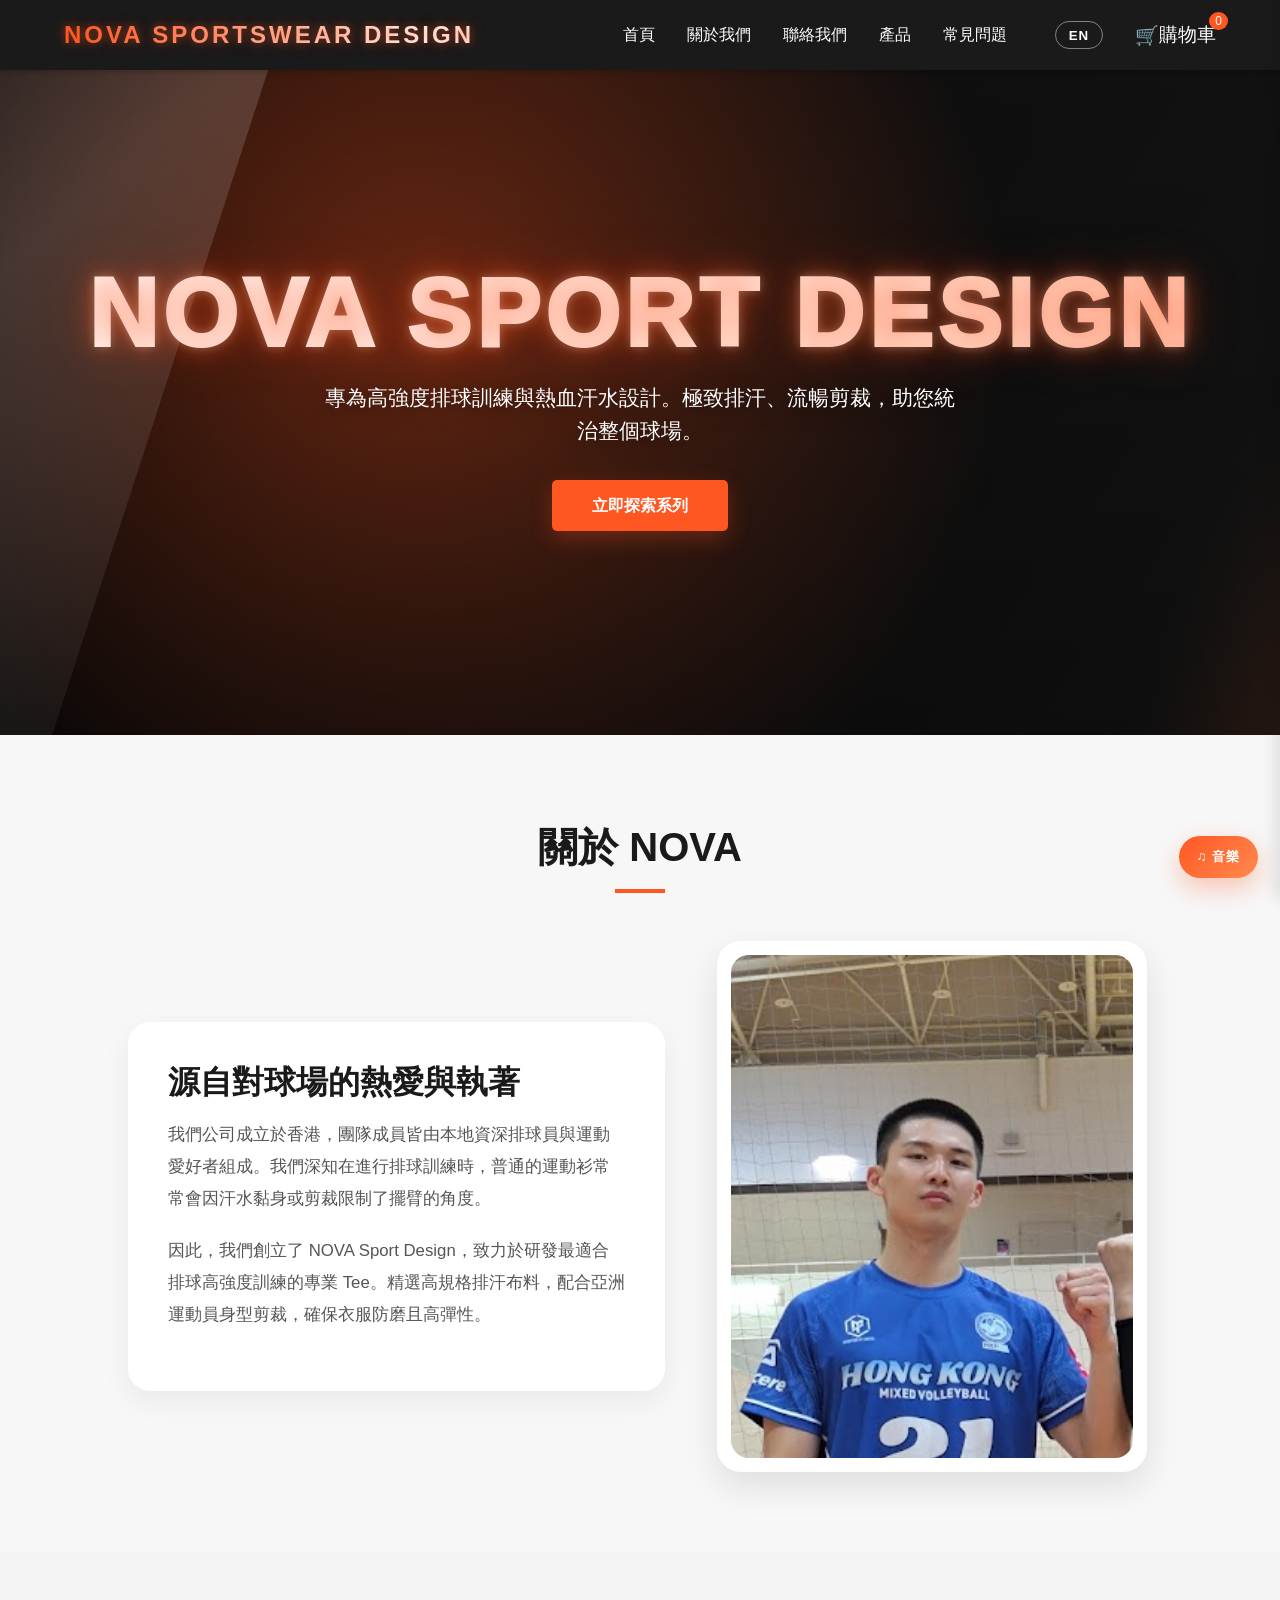
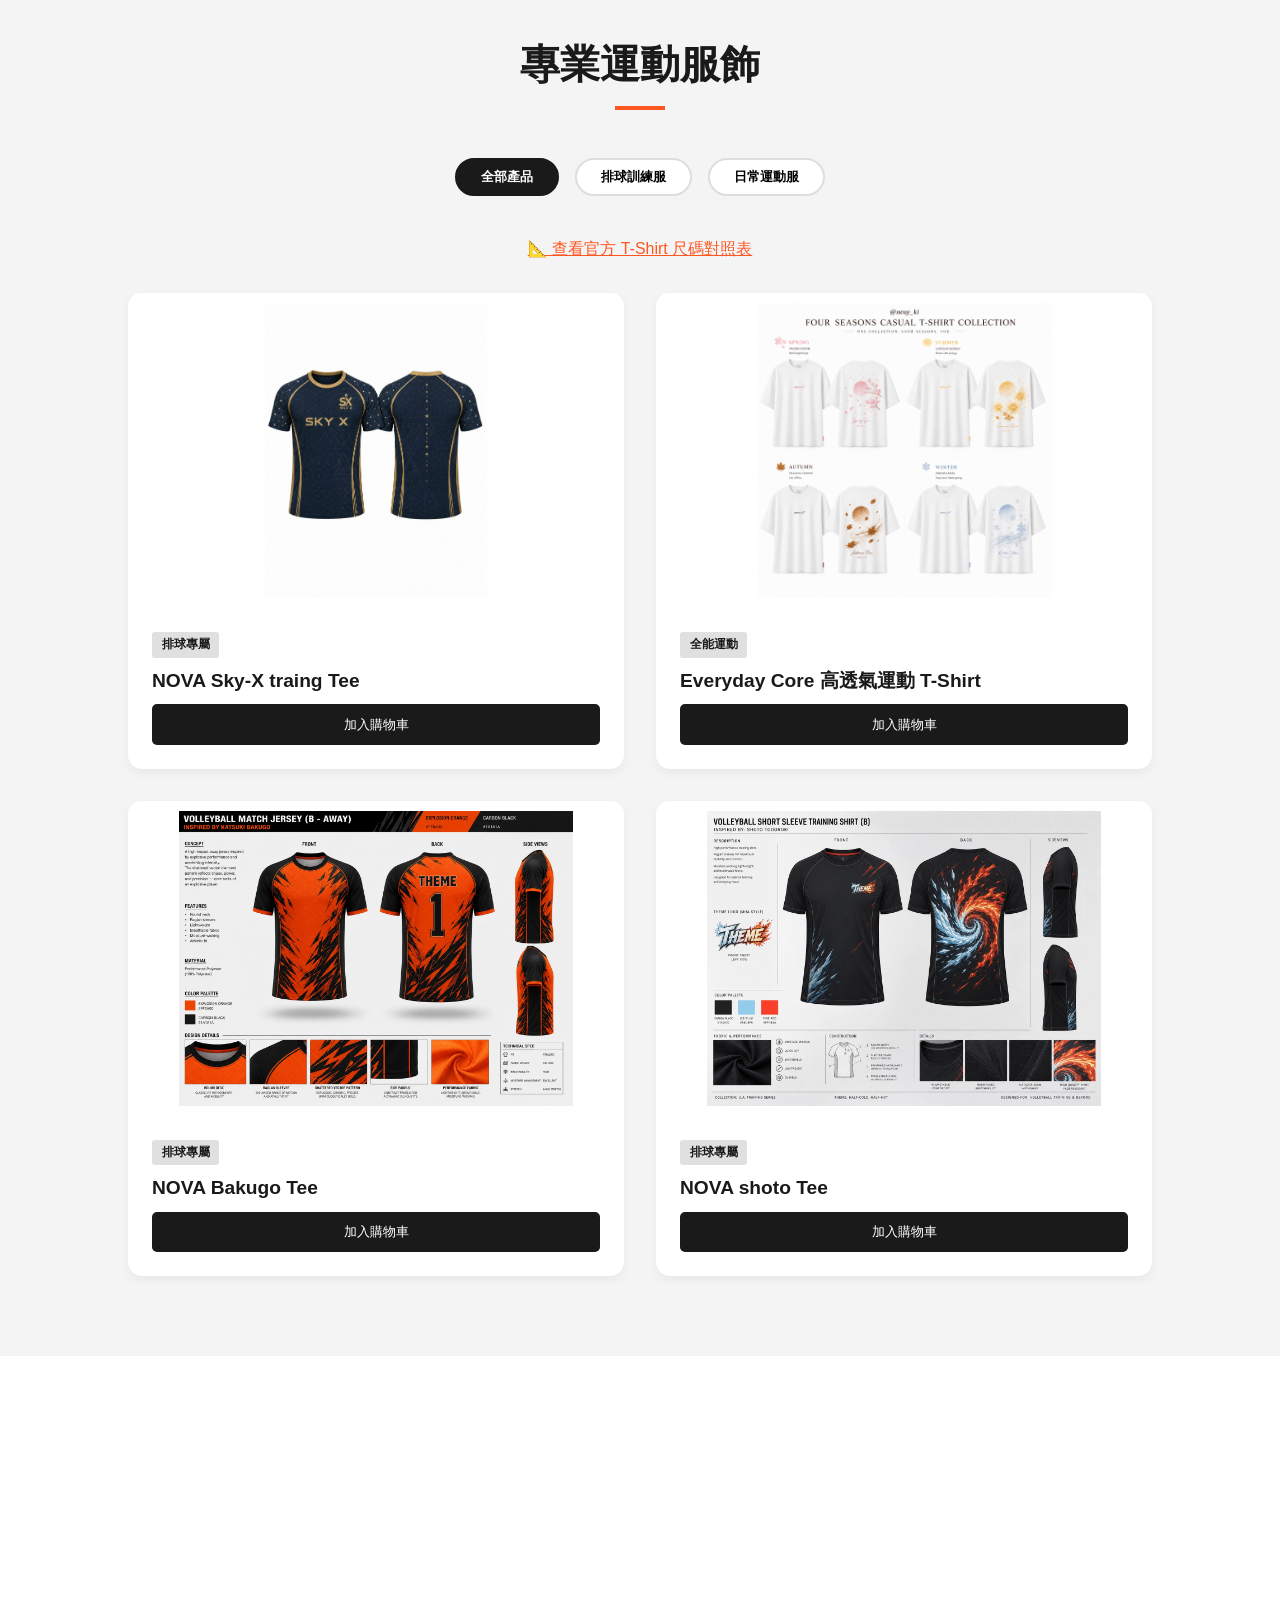
==== commit d48551b2: "up by 19.45" ====
--- a/index.html
+++ b/index.html
@@ -15,6 +15,21 @@
 <button id="musicToggleBtn" class="music-toggle-btn" type="button" onclick="toggleBgm()" data-i18n="musicBtn">
     ♫ 音樂
 </button>
+
+<div class="music-control-panel">
+    <label for="bgmVolumeSlider" data-i18n="bgmVolumeLabel">音樂音量</label>
+
+    <input
+        type="range"
+        id="bgmVolumeSlider"
+        min="0"
+        max="100"
+        value="18"
+        oninput="updateBgmVolume(this.value)"
+    >
+
+    <span id="bgmVolumeValue">18%</span>
+</div>
 
     <header>
         <a href="#home" class="logo">NOVA SPORTSWEAR DESIGN</a>
@@ -250,8 +265,8 @@
       清空購物車
     </button>
 
-    <button class="checkout-btn" onclick="goCheckout()" data-i18n="goCheckout">
-      前往結帳
+    <button id="drawerCheckoutBtn" class="checkout-btn" onclick="goCheckout()" data-i18n="goCheckout">
+    前往結帳
     </button>
   </div>
 </div>
--- a/style.css
+++ b/style.css
@@ -2084,5 +2084,78 @@
         0 0 18px rgba(255, 87, 34, 0.35);
 }
 
-
-
+/* =========================
+   Music Volume Control
+========================= */
+
+.music-control-panel {
+    position: fixed;
+    right: 22px;
+    bottom: 78px;
+    z-index: 2500;
+    width: 190px;
+    background: rgba(26, 26, 26, 0.92);
+    color: #fff;
+    border: 1px solid rgba(255, 87, 34, 0.35);
+    border-radius: 16px;
+    padding: 0.8rem 0.9rem;
+    box-shadow: 0 10px 26px rgba(0, 0, 0, 0.25);
+    backdrop-filter: blur(8px);
+}
+
+.music-control-panel label {
+    display: block;
+    font-size: 0.82rem;
+    font-weight: 800;
+    margin-bottom: 0.45rem;
+    color: #ffb199;
+}
+
+.music-control-panel input[type="range"] {
+    width: 100%;
+    accent-color: #ff5722;
+    cursor: pointer;
+}
+
+.music-control-panel span {
+    display: block;
+    margin-top: 0.35rem;
+    font-size: 0.78rem;
+    text-align: right;
+    color: #ddd;
+}
+.checkout-btn:disabled {
+    opacity: 0.45;
+    cursor: not-allowed;
+    filter: grayscale(0.35);
+    transform: none !important;
+    box-shadow: none !important;
+}
+/* =========================
+   Hide Music Volume Panel
+   音量面板預設隱藏，指住音樂按鈕先顯示
+========================= */
+
+.music-control-panel {
+    opacity: 0;
+    visibility: hidden;
+    pointer-events: none;
+    transform: translateY(10px) scale(0.96);
+    transition:
+        opacity 0.25s ease,
+        visibility 0.25s ease,
+        transform 0.25s ease;
+}
+
+/* 指住音樂按鈕時顯示音量面板 */
+.music-toggle-btn:hover + .music-control-panel,
+.music-toggle-btn:focus + .music-control-panel,
+.music-control-panel:hover,
+.music-control-panel:focus-within {
+    opacity: 1;
+    visibility: visible;
+    pointer-events: auto;
+    transform: translateY(0) scale(1);
+}
+
+
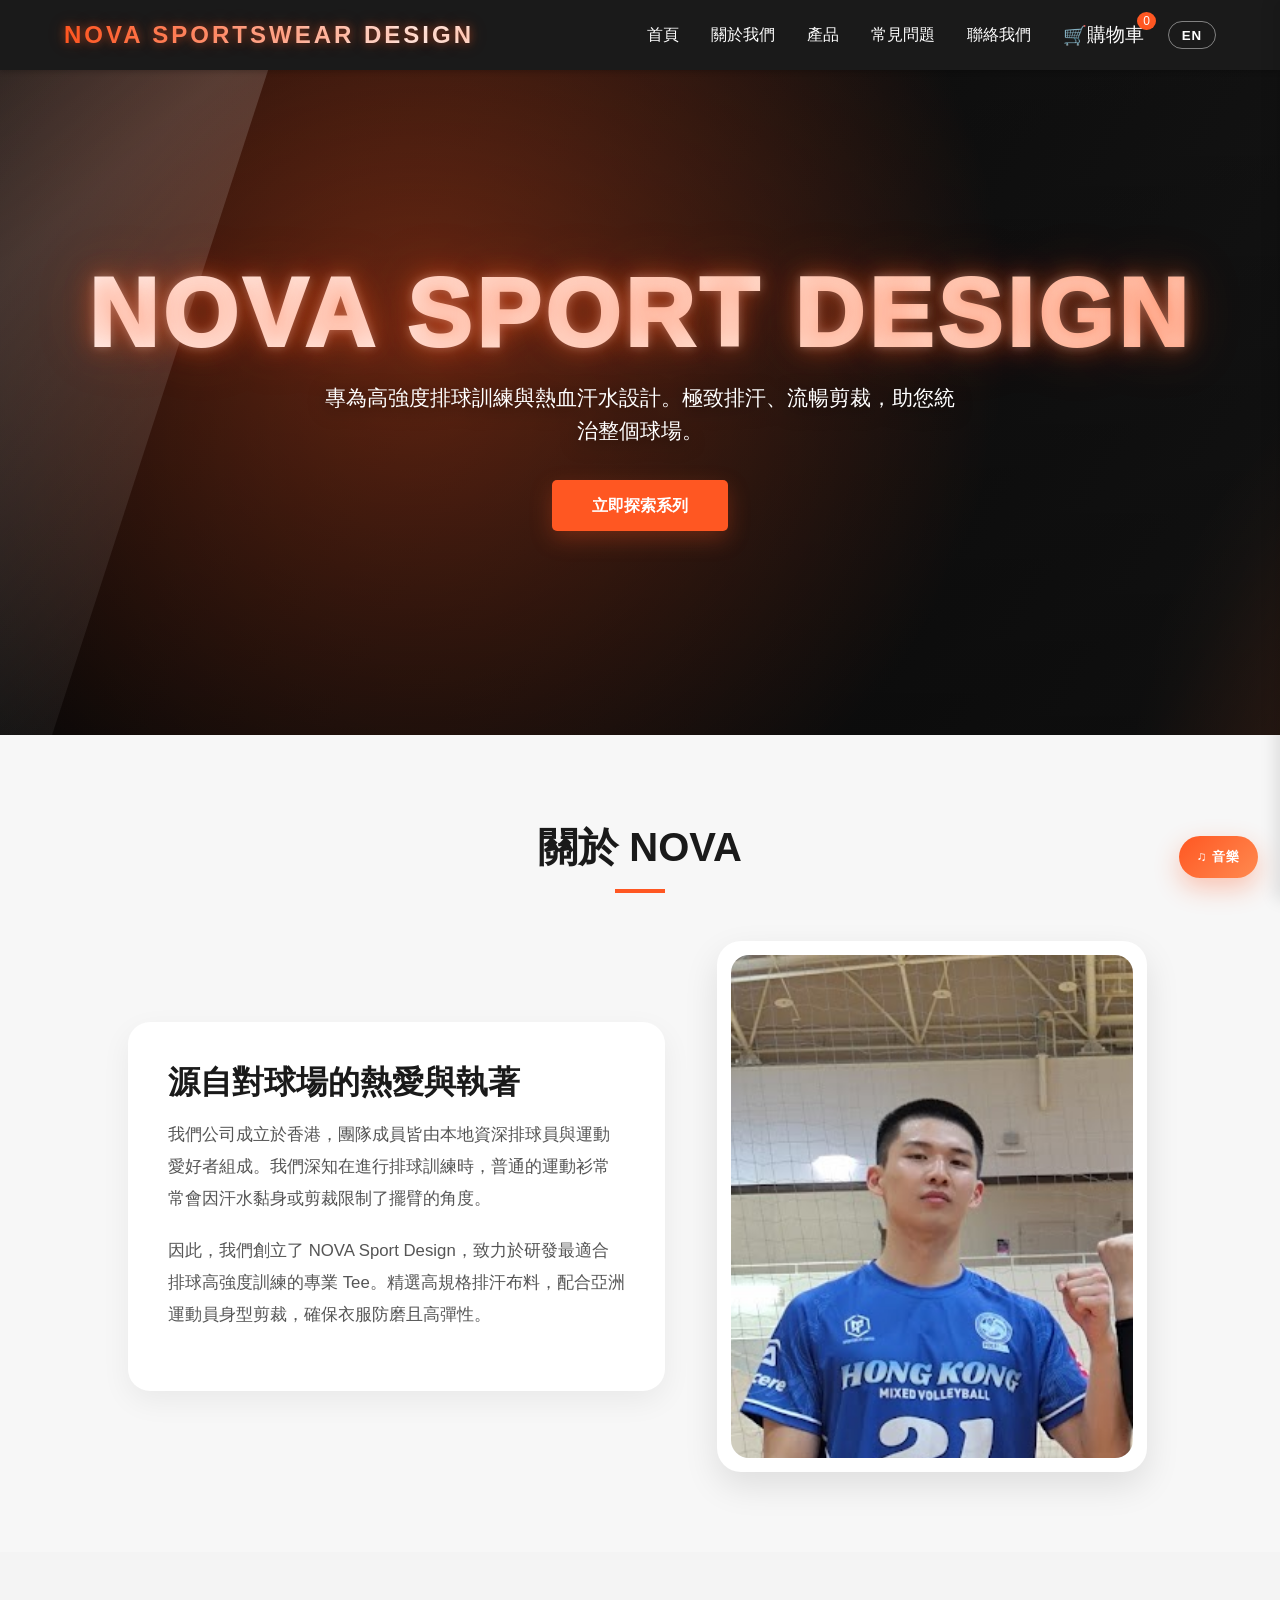
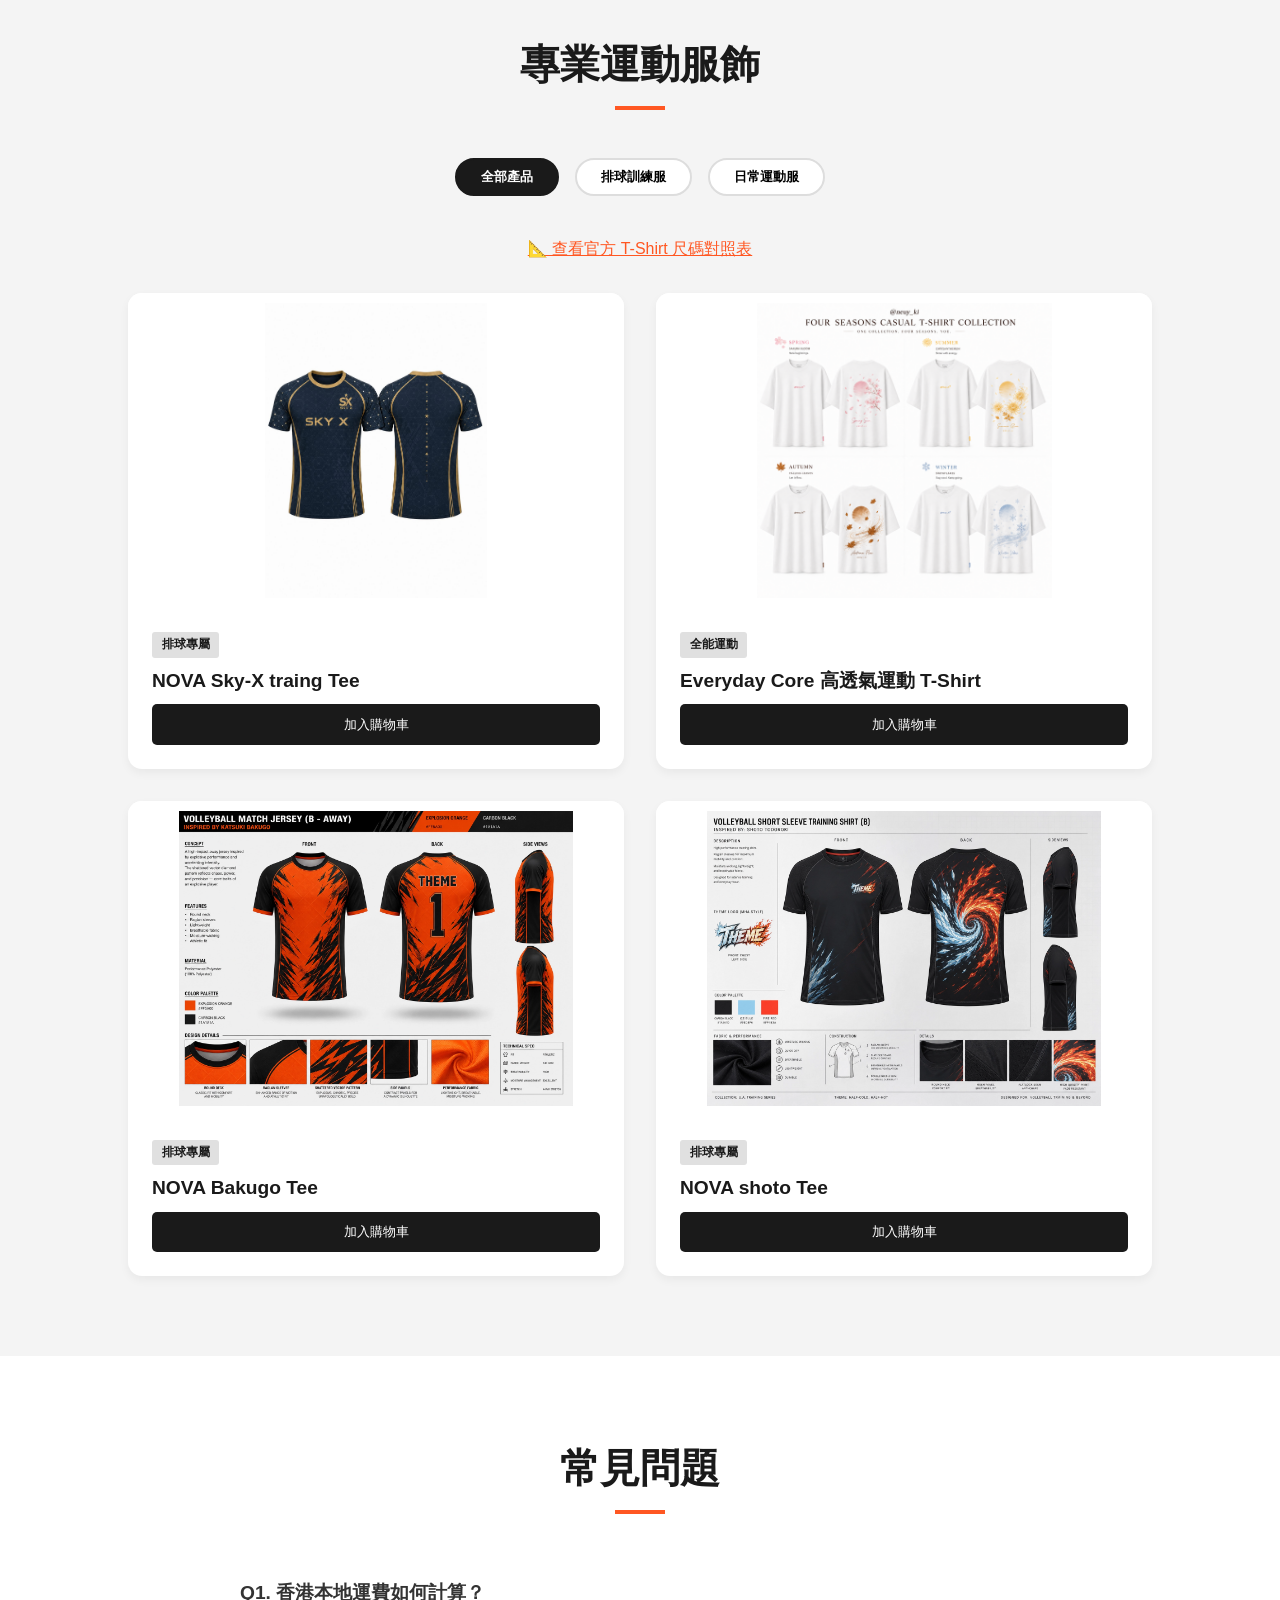
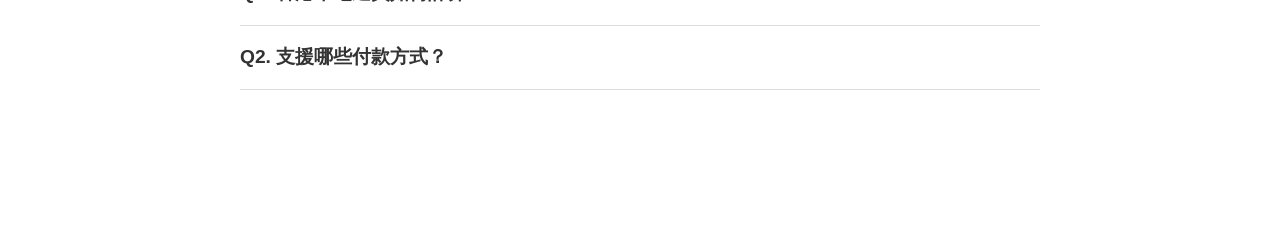
==== commit b0745b69: "up every thing but no see mobile page" ====
--- a/index.html
+++ b/index.html
@@ -37,19 +37,17 @@
         <nav>
             <a href="#home" data-i18n="navHome">首頁</a>
             <a href="#about" data-i18n="navAbout">關於我們</a>
-            <a href="contact.html" data-i18n="navContact">聯絡我們</a>
             <a href="#products" data-i18n="navProducts">產品</a>
             <a href="#faq" data-i18n="navFaq">常見問題</a>
-            &ensp;&ensp;&ensp;
-            <button class="language-toggle-btn" type="button" onclick="toggleLanguage()">
-                <span id="languageLabel">EN</span>
-            </button>
-
-            
-
+            <a href="contact.html" data-i18n="navContact">聯絡我們</a>
+       
             <button class="cart-icon-btn" onclick="toggleCart(true)">
                 🛒 <span data-i18n="navCart">購物車</span>
                 <span class="cart-badge" id="cart-count">0</span>
+            </button>
+            
+            <button class="language-toggle-btn" type="button" onclick="toggleLanguage()">
+                <span id="languageLabel">EN</span>
             </button>
         </nav>
     </header>
--- a/style.css
+++ b/style.css
@@ -2157,5 +2157,457 @@
     pointer-events: auto;
     transform: translateY(0) scale(1);
 }
-
-
+/* =========================
+   Mobile Responsive Fix
+   手機版面優化
+========================= */
+
+@media (max-width: 768px) {
+
+    /* ---------- 全局 ---------- */
+    html,
+    body {
+        width: 100%;
+        overflow-x: hidden;
+    }
+
+    body {
+        padding-bottom: 90px;
+    }
+
+    section {
+        padding: 3rem 5%;
+    }
+
+    section h2 {
+        font-size: 1.8rem;
+        margin-bottom: 2rem;
+    }
+
+    /* ---------- Header / Nav ---------- */
+    header {
+        padding: 0.75rem 4%;
+        flex-direction: column;
+        align-items: flex-start;
+        gap: 0.65rem;
+    }
+
+    .logo {
+        font-size: 1rem;
+        letter-spacing: 1.5px;
+        max-width: 100%;
+        white-space: nowrap;
+    }
+
+    nav {
+        width: 100%;
+        display: flex;
+        align-items: center;
+        gap: 0.5rem;
+        overflow-x: auto;
+        overflow-y: hidden;
+        padding-bottom: 0.35rem;
+        scrollbar-width: none;
+        -webkit-overflow-scrolling: touch;
+    }
+
+    nav::-webkit-scrollbar {
+        display: none;
+    }
+
+    nav a {
+        margin-left: 0;
+        flex: 0 0 auto;
+        font-size: 0.82rem;
+        padding: 0.35rem 0.55rem;
+        border-radius: 999px;
+        background: rgba(255, 255, 255, 0.08);
+        white-space: nowrap;
+    }
+
+    nav a::after {
+        display: none;
+    }
+
+    nav a:hover {
+        transform: none;
+        text-shadow: none;
+    }
+
+    .language-toggle-btn {
+        margin-left: 0;
+        flex: 0 0 auto;
+        padding: 0.35rem 0.65rem;
+        font-size: 0.78rem;
+    }
+
+    .cart-icon-btn {
+        margin-left: 0;
+        flex: 0 0 auto;
+        font-size: 0.9rem;
+        padding: 0.35rem 0.55rem;
+        border-radius: 999px;
+        background: rgba(255, 87, 34, 0.18);
+    }
+
+    .cart-icon-btn:hover {
+        transform: none;
+        text-shadow: none;
+    }
+
+    .cart-badge {
+        top: -7px;
+        right: -7px;
+        font-size: 0.65rem;
+        padding: 1px 5px;
+    }
+
+    /* ---------- Hero ---------- */
+    .hero {
+        min-height: 78vh;
+        height: auto;
+        margin-top: 112px;
+        padding: 4.5rem 1rem 3.5rem;
+    }
+
+    .hero h1 {
+        font-size: clamp(2rem, 12vw, 3.2rem);
+        letter-spacing: 2px;
+        line-height: 1.1;
+        max-width: 100%;
+        word-break: break-word;
+    }
+
+    .hero h1:hover {
+        transform: none;
+        letter-spacing: 2px;
+    }
+
+    .hero h1::before,
+    .hero h1::after {
+        display: none;
+    }
+
+    .hero p {
+        font-size: 0.98rem;
+        line-height: 1.75;
+        max-width: 92%;
+        margin-bottom: 1.5rem;
+    }
+
+    .hero .btn {
+        padding: 0.75rem 1.4rem;
+        font-size: 0.88rem;
+        border-radius: 999px;
+    }
+
+    /* ---------- About ---------- */
+    .about-container {
+        grid-template-columns: 1fr;
+        gap: 1.5rem;
+    }
+
+    .about-text {
+        padding: 1.4rem;
+        border-radius: 18px;
+    }
+
+    .about-text h3 {
+        font-size: 1.35rem;
+    }
+
+    .about-text p {
+        font-size: 0.95rem;
+        line-height: 1.75;
+    }
+
+    .about-photo-card {
+        width: min(100%, 330px);
+        border-radius: 18px;
+        padding: 10px;
+    }
+
+    .about-photo-card img {
+        border-radius: 14px;
+    }
+
+    /* ---------- Products ---------- */
+    .filter-container {
+        gap: 0.55rem;
+        margin-bottom: 1.5rem;
+    }
+
+    .filter-btn {
+        font-size: 0.82rem;
+        padding: 0.45rem 0.9rem;
+    }
+
+    .size-guide-trigger {
+        font-size: 0.9rem;
+        margin-bottom: 1.4rem;
+    }
+
+    .product-grid {
+        grid-template-columns: 1fr;
+        gap: 1.25rem;
+    }
+
+    .product-card {
+        border-radius: 18px;
+    }
+
+    .product-img {
+        max-height: 280px;
+        padding: 12px;
+    }
+
+    .product-info {
+        padding: 1.15rem;
+    }
+
+    .product-title {
+        font-size: 1rem;
+        line-height: 1.45;
+    }
+
+    .product-tag {
+        font-size: 0.7rem;
+    }
+
+    .buy-btn {
+        padding: 0.8rem;
+        border-radius: 999px;
+        font-weight: 700;
+    }
+
+    /* ---------- FAQ ---------- */
+    .faq-question {
+        font-size: 1rem;
+        line-height: 1.5;
+    }
+
+    .faq-answer p {
+        font-size: 0.92rem;
+        line-height: 1.65;
+    }
+
+    /* ---------- Modal ---------- */
+    .size-modal {
+        width: 92%;
+        max-width: 360px;
+        padding: 1.5rem;
+        border-radius: 18px;
+    }
+
+    .size-table th,
+    .size-table td {
+        padding: 7px 5px;
+        font-size: 0.82rem;
+    }
+
+    .option-btn {
+        padding: 0.45rem 0.75rem;
+        border-radius: 999px;
+        font-size: 0.82rem;
+    }
+
+    /* ---------- Cart Drawer ---------- */
+    .cart-drawer {
+        width: 100%;
+        right: -100%;
+        max-width: 100%;
+    }
+
+    .cart-drawer.open {
+        right: 0;
+    }
+
+    .cart-header {
+        padding: 1rem 1.2rem;
+    }
+
+    .cart-items {
+        padding: 1rem;
+    }
+
+    .cart-item {
+        align-items: flex-start;
+        gap: 0.75rem;
+    }
+
+    .cart-item-details h4 {
+        font-size: 0.95rem;
+        line-height: 1.35;
+    }
+
+    .cart-footer {
+        padding: 1rem;
+    }
+
+    .cart-total-final {
+        font-size: 1.1rem;
+    }
+
+    .checkout-btn,
+    .clear-cart-btn {
+        padding: 0.85rem;
+        border-radius: 999px;
+        font-size: 0.95rem;
+    }
+
+    /* ---------- Music Button ---------- */
+    .music-toggle-btn {
+        right: 14px;
+        bottom: 14px;
+        padding: 0.65rem 0.9rem;
+        font-size: 0.82rem;
+        z-index: 2600;
+    }
+
+    .music-control-panel {
+        right: 12px;
+        bottom: 66px;
+        width: 170px;
+        padding: 0.7rem 0.8rem;
+        border-radius: 14px;
+    }
+
+    /* 手機版避免 hover 狀態怪怪哋：只係細化位置 */
+    .music-control-panel label {
+        font-size: 0.76rem;
+    }
+
+    .music-control-panel span {
+        font-size: 0.72rem;
+    }
+
+    /* ---------- Checkout Page ---------- */
+    .checkout-page {
+        padding-top: 118px;
+    }
+
+    .checkout-hero {
+        padding: 3rem 5%;
+    }
+
+    .checkout-hero h1 {
+        font-size: 2rem;
+    }
+
+    .checkout-hero p {
+        font-size: 0.95rem;
+        line-height: 1.65;
+    }
+
+    .checkout-container {
+        padding: 2rem 5%;
+    }
+
+    .checkout-grid {
+        grid-template-columns: 1fr;
+        gap: 1.25rem;
+    }
+
+    .checkout-card {
+        padding: 1.35rem;
+        border-radius: 18px;
+    }
+
+    .checkout-card h2 {
+        font-size: 1.35rem;
+    }
+
+    .form-row {
+        grid-template-columns: 1fr;
+        gap: 0;
+    }
+
+    .form-group input,
+    .form-group textarea,
+    .form-group select {
+        font-size: 16px;
+        padding: 0.85rem 0.9rem;
+    }
+
+    .promo-box {
+        flex-direction: column;
+        align-items: stretch;
+    }
+
+    .promo-input,
+    .promo-btn {
+        width: 100%;
+    }
+
+    .checkout-item {
+        align-items: flex-start;
+    }
+
+    .summary-final {
+        font-size: 1.1rem;
+    }
+
+    /* ---------- Thank You Page ---------- */
+    .thankyou-body {
+        padding: 1rem;
+        align-items: flex-start;
+        padding-top: 4rem;
+    }
+
+    .thankyou-card {
+        padding: 1.5rem;
+        border-radius: 18px;
+    }
+
+    .thankyou-card h1 {
+        font-size: 1.75rem;
+    }
+
+    .thankyou-line {
+        font-size: 0.88rem;
+        gap: 0.8rem;
+    }
+}
+
+@media (max-width: 420px) {
+
+    .logo {
+        font-size: 0.9rem;
+        letter-spacing: 1px;
+    }
+
+    nav a {
+        font-size: 0.76rem;
+        padding: 0.32rem 0.5rem;
+    }
+
+    .hero {
+        margin-top: 118px;
+        padding-top: 4rem;
+    }
+
+    .hero h1 {
+        font-size: clamp(1.85rem, 13vw, 2.75rem);
+    }
+
+    .hero p {
+        font-size: 0.9rem;
+    }
+
+    .product-img {
+        max-height: 240px;
+    }
+
+    .music-toggle-btn {
+        right: 10px;
+        bottom: 10px;
+    }
+
+    .music-control-panel {
+        right: 10px;
+        bottom: 60px;
+        width: 155px;
+    }
+}
+
+
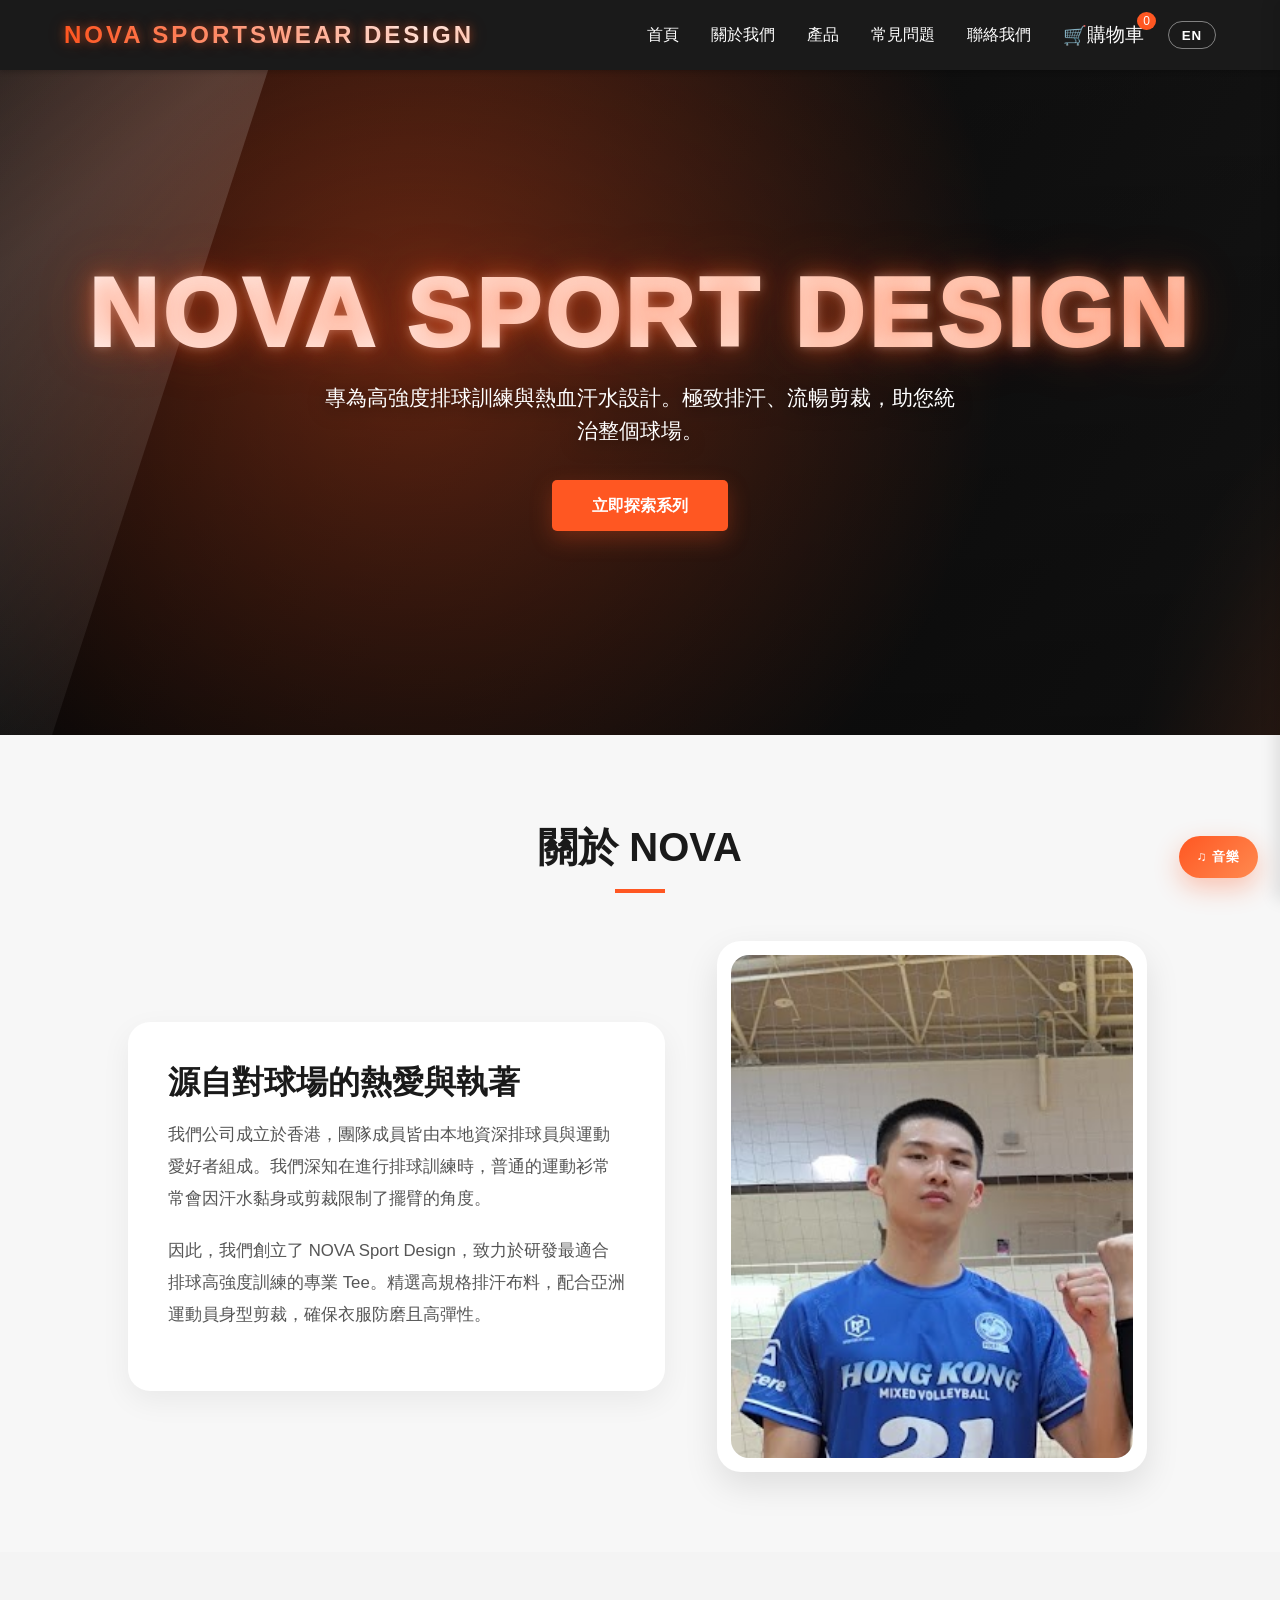
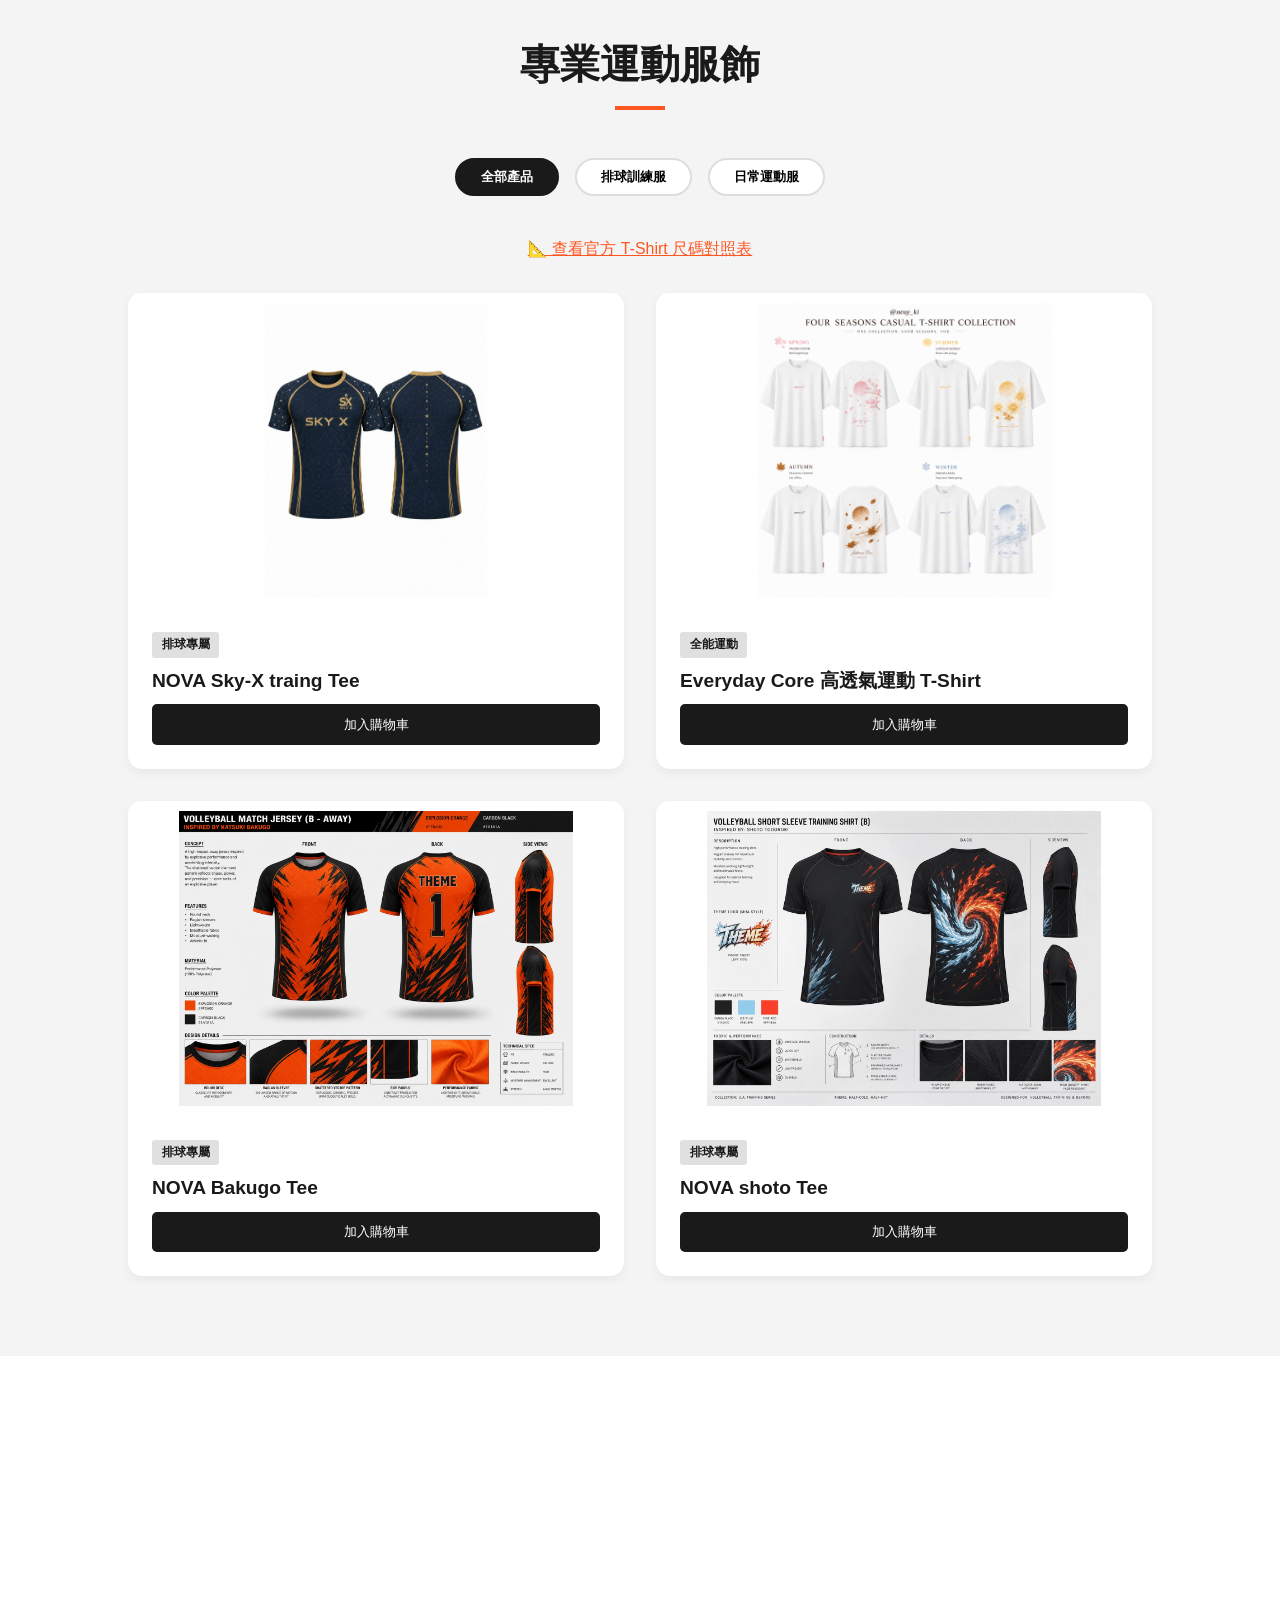
==== commit f395071d: "update size" ====
--- a/index.html
+++ b/index.html
@@ -45,7 +45,7 @@
                 🛒 <span data-i18n="navCart">購物車</span>
                 <span class="cart-badge" id="cart-count">0</span>
             </button>
-            
+
             <button class="language-toggle-btn" type="button" onclick="toggleLanguage()">
                 <span id="languageLabel">EN</span>
             </button>
@@ -107,7 +107,7 @@
                     <div class="product-info">
                         <span class="product-tag" data-i18n="tagVolleyball">排球專屬</span>
                         <h3 class="product-title" data-i18n="productSkyX">NOVA Sky-X traing Tee</h3>
-                        <button class="buy-btn" onclick="openSizePicker('NOVA Sky-X traing Tee', 218, ['2XS','XS','S','M','L','XL','2XL'])" data-i18n="addToCart">加入購物車
+                        <button class="buy-btn" onclick="openSizePicker('NOVA Sky-X traing Tee', 218, ['7XS','6XS','5XS','4XS','3XS','2XS','XS','S','M','L','XL','2XL','3XL','4XL','5XL'])" data-i18n="addToCart">加入購物車
                         </button>
                     </div>
                 </div>
@@ -122,7 +122,7 @@
                     <div class="product-info">
                         <span class="product-tag" data-i18n="tagGeneral">全能運動</span>
                         <h3 class="product-title" data-i18n="productEveryday">Everyday Core 高透氣運動 T-Shirt</h3>
-                        <button class="buy-btn" onclick="openSizePicker('Everyday Core 運動 T-Shirt', 188, ['XS','S','M','L','XL','2XL'])" data-i18n="addToCart"> 加入購物車
+                        <button class="buy-btn" onclick="openSizePicker('Everyday Core 運動 T-Shirt', 188, ['7XS','6XS','5XS','4XS','3XS','2XS','XS','S','M','L','XL','2XL','3XL','4XL','5XL'])" data-i18n="addToCart"> 加入購物車
                         </button>
                     </div>
                 </div>
@@ -137,7 +137,7 @@
                     <div class="product-info">
                         <span class="product-tag" data-i18n="tagVolleyball">排球專屬</span>
                         <h3 class="product-title" data-i18n="productBakugo">NOVA Bakugo Tee</h3>
-                        <button class="buy-btn" onclick="openSizePicker('NOVA Bakugo Tee', 218, ['2XS','XS','S','M','L','XL','2XL'])" data-i18n="addToCart"> 加入購物車
+                        <button class="buy-btn" onclick="openSizePicker('NOVA Bakugo Tee', 218, ['7XS','6XS','5XS','4XS','3XS','2XS','XS','S','M','L','XL','2XL','3XL','4XL','5XL'])" data-i18n="addToCart"> 加入購物車
                         </button>
                     </div>
                 </div>
@@ -152,7 +152,7 @@
                     <div class="product-info">
                         <span class="product-tag" data-i18n="tagVolleyball">排球專屬</span>
                         <h3 class="product-title" data-i18n="productShoto">NOVA shoto Tee</h3>
-                        <button class="buy-btn" onclick="openSizePicker('NOVA shoto Tee', 218, ['2XS','XS','S','M','L','XL','2XL'])" data-i18n="addToCart">加入購物車
+                        <button class="buy-btn" onclick="openSizePicker('NOVA shoto Tee', 218, ['7XS','6XS','5XS','4XS','3XS','2XS','XS','S','M','L','XL','2XL','3XL','4XL','5XL'])" data-i18n="addToCart">加入購物車
                         </button>
                     </div>
                 </div>
@@ -187,33 +187,243 @@
     <script src="script.js">
     </script>
 
+
 <!-- ✅ 尺碼表彈窗 -->
 <div class="modal-overlay" id="sizeModal">
-  <div class="size-modal">
+  <div class="size-modal size-modal-wide">
     <button class="close-modal" onclick="toggleModal(false)">✕</button>
+
     <h3 data-i18n="sizeTableTitle">尺寸表</h3>
 
-    <table class="size-table">
-      <tr><th>Size</th><th>胸圍</th><th>長度</th></tr>
-      <tr><td>S</td><td>90cm</td><td>65cm</td></tr>
-      <tr><td>M</td><td>96cm</td><td>68cm</td></tr>
-      <tr><td>L</td><td>102cm</td><td>71cm</td></tr>
-      <tr><td>XL</td><td>108cm</td><td>74cm</td></tr>
-    </table>
+    <h4 class="size-section-title">上衣 T-Shirt / Jersey</h4>
+
+    <div class="size-table-scroll">
+      <table class="size-table">
+        <thead>
+          <tr>
+            <th>尺碼</th>
+            <th>7XS</th>
+            <th>6XS</th>
+            <th>5XS</th>
+            <th>4XS</th>
+            <th>3XS</th>
+            <th>2XS</th>
+            <th>XS</th>
+            <th>S</th>
+            <th>M</th>
+            <th>L</th>
+            <th>XL</th>
+            <th>2XL</th>
+            <th>3XL</th>
+            <th>4XL</th>
+            <th>5XL</th>
+          </tr>
+        </thead>
+
+        <tbody>
+          <tr>
+            <td>參考身高(cm)</td>
+            <td>100-109</td>
+            <td>110-119</td>
+            <td>120-129</td>
+            <td>130-139</td>
+            <td>140-149</td>
+            <td>150-155</td>
+            <td>155-165</td>
+            <td>165-170</td>
+            <td>170-175</td>
+            <td>175-180</td>
+            <td>180-185</td>
+            <td>185-195</td>
+            <td>185-195</td>
+            <td>195-200</td>
+            <td>200-205</td>
+          </tr>
+
+          <tr>
+            <td>參考體重(kg)</td>
+            <td>15-16</td>
+            <td>17-21</td>
+            <td>18-24</td>
+            <td>22-26</td>
+            <td>24-34</td>
+            <td>26-38</td>
+            <td>40-50</td>
+            <td>50-60</td>
+            <td>60-65</td>
+            <td>65-75</td>
+            <td>75-85</td>
+            <td>85-95</td>
+            <td>95-105</td>
+            <td>105-115</td>
+            <td>115-125</td>
+          </tr>
+
+          <tr>
+            <td>胸圍(cm)</td>
+            <td>35.0</td>
+            <td>37.0</td>
+            <td>40.0</td>
+            <td>43.0</td>
+            <td>47.0</td>
+            <td>48.5</td>
+            <td>50.0</td>
+            <td>50.5</td>
+            <td>52.5</td>
+            <td>54.5</td>
+            <td>56.5</td>
+            <td>58.5</td>
+            <td>60.5</td>
+            <td>62.5</td>
+            <td>65.5</td>
+          </tr>
+
+          <tr>
+            <td>後衣長(cm)</td>
+            <td>45.0</td>
+            <td>48.0</td>
+            <td>52.0</td>
+            <td>56.0</td>
+            <td>60.0</td>
+            <td>65.0</td>
+            <td>66.5</td>
+            <td>68.5</td>
+            <td>70.5</td>
+            <td>72.5</td>
+            <td>74.5</td>
+            <td>76.5</td>
+            <td>78.5</td>
+            <td>80.5</td>
+            <td>82.5</td>
+          </tr>
+
+          <tr>
+            <td>短袖袖長(cm)</td>
+            <td>16.0</td>
+            <td>17.0</td>
+            <td>18.0</td>
+            <td>19.0</td>
+            <td>20.0</td>
+            <td>21.0</td>
+            <td>22.0</td>
+            <td>22.5</td>
+            <td>23.0</td>
+            <td>23.5</td>
+            <td>24.0</td>
+            <td>24.5</td>
+            <td>25.0</td>
+            <td>25.5</td>
+            <td>26.0</td>
+          </tr>
+        </tbody>
+      </table>
+    </div>
+
+    <h4 class="size-section-title">褲子 Shorts</h4>
+
+    <div class="size-table-scroll">
+      <table class="size-table">
+        <thead>
+          <tr>
+            <th>尺碼</th>
+            <th>7XS</th>
+            <th>6XS</th>
+            <th>5XS</th>
+            <th>4XS</th>
+            <th>3XS</th>
+            <th>2XS</th>
+            <th>XS</th>
+            <th>S</th>
+            <th>M</th>
+            <th>L</th>
+            <th>XL</th>
+            <th>2XL</th>
+            <th>3XL</th>
+            <th>4XL</th>
+            <th>5XL</th>
+          </tr>
+        </thead>
+
+        <tbody>
+          <tr>
+            <td>腰圍 1/2 (cm)</td>
+            <td>23.0</td>
+            <td>24.5</td>
+            <td>26.0</td>
+            <td>27.5</td>
+            <td>29.0</td>
+            <td>30.5</td>
+            <td>32.0</td>
+            <td>33.5</td>
+            <td>35.0</td>
+            <td>36.5</td>
+            <td>38.0</td>
+            <td>39.5</td>
+            <td>41.0</td>
+            <td>42.5</td>
+            <td>44.0</td>
+          </tr>
+
+          <tr>
+            <td>臀圍 1/2 (cm)</td>
+            <td>39.0</td>
+            <td>41.0</td>
+            <td>43.5</td>
+            <td>46.0</td>
+            <td>48.5</td>
+            <td>51.0</td>
+            <td>52.0</td>
+            <td>54.0</td>
+            <td>56.0</td>
+            <td>58.0</td>
+            <td>60.0</td>
+            <td>62.0</td>
+            <td>64.0</td>
+            <td>66.0</td>
+            <td>68.0</td>
+          </tr>
+
+          <tr>
+            <td>褲長含腰 (cm)</td>
+            <td>27.5</td>
+            <td>30.0</td>
+            <td>32.5</td>
+            <td>35.0</td>
+            <td>37.5</td>
+            <td>40.0</td>
+            <td>42.0</td>
+            <td>44.0</td>
+            <td>46.0</td>
+            <td>48.0</td>
+            <td>50.0</td>
+            <td>52.0</td>
+            <td>54.0</td>
+            <td>56.0</td>
+            <td></td>
+          </tr>
+        </tbody>
+      </table>
+    </div>
+
+    <p class="size-note">
+      * 尺碼資料只作參考，實際穿著感會因身形及版型而略有不同。
+    </p>
   </div>
 </div>
-
-
 <!-- 選擇尺碼彈窗 -->
 <div class="modal-overlay" id="sizePickerModal">
   <div class="size-modal">
-    <button class="close-modal" onclick="closeSizePicker()">✕</button>
+    <button class="close-modal" type="button" onclick="closeSizePicker()">✕</button>
 
     <h3 data-i18n="chooseSize">請選擇尺碼</h3>
 
     <div id="sizePickerOptions" class="option-group"></div>
 
-    <button class="checkout-btn" onclick="confirmSizeSelection()" data-i18n="confirmAddCart">
+    <button
+      class="checkout-btn"
+      type="button"
+      onclick="confirmSizeSelection()"
+      data-i18n="confirmAddCart">
       確認加入購物車
     </button>
   </div>
--- a/style.css
+++ b/style.css
@@ -2609,5 +2609,90 @@
         width: 155px;
     }
 }
-
-
+/* =========================
+   Size Chart Update
+========================= */
+
+.size-modal-wide {
+    max-width: 980px;
+    width: 94%;
+    max-height: 86vh;
+    overflow-y: auto;
+}
+
+.size-section-title {
+    margin: 1.2rem 0 0.6rem;
+    color: var(--dark-color);
+    font-size: 1rem;
+    font-weight: 800;
+}
+
+.size-table-scroll {
+    width: 100%;
+    overflow-x: auto;
+    margin-bottom: 1rem;
+    border: 1px solid #eee;
+    border-radius: 10px;
+}
+
+.size-table {
+    min-width: 960px;
+    width: 100%;
+    border-collapse: collapse;
+    background: #fff;
+}
+
+.size-table th,
+.size-table td {
+    border: 1px solid #ddd;
+    padding: 8px 10px;
+    text-align: center;
+    font-size: 0.86rem;
+    white-space: nowrap;
+}
+
+.size-table th {
+    background: #f4f4f4;
+    font-weight: 800;
+}
+
+.size-table td:first-child,
+.size-table th:first-child {
+    position: sticky;
+    left: 0;
+    z-index: 1;
+    background: #fff3f0;
+    font-weight: 800;
+    color: #1a1a1a;
+}
+
+.size-note {
+    margin-top: 0.8rem;
+    font-size: 0.85rem;
+    color: #777;
+    line-height: 1.6;
+}
+
+@media (max-width: 768px) {
+    .size-modal-wide {
+        width: 94%;
+        max-height: 82vh;
+        padding: 1.2rem;
+    }
+
+    .size-table {
+        min-width: 900px;
+    }
+
+    .size-table th,
+    .size-table td {
+        padding: 7px 8px;
+        font-size: 0.78rem;
+    }
+
+    .size-section-title {
+        font-size: 0.95rem;
+    }
+}
+
+
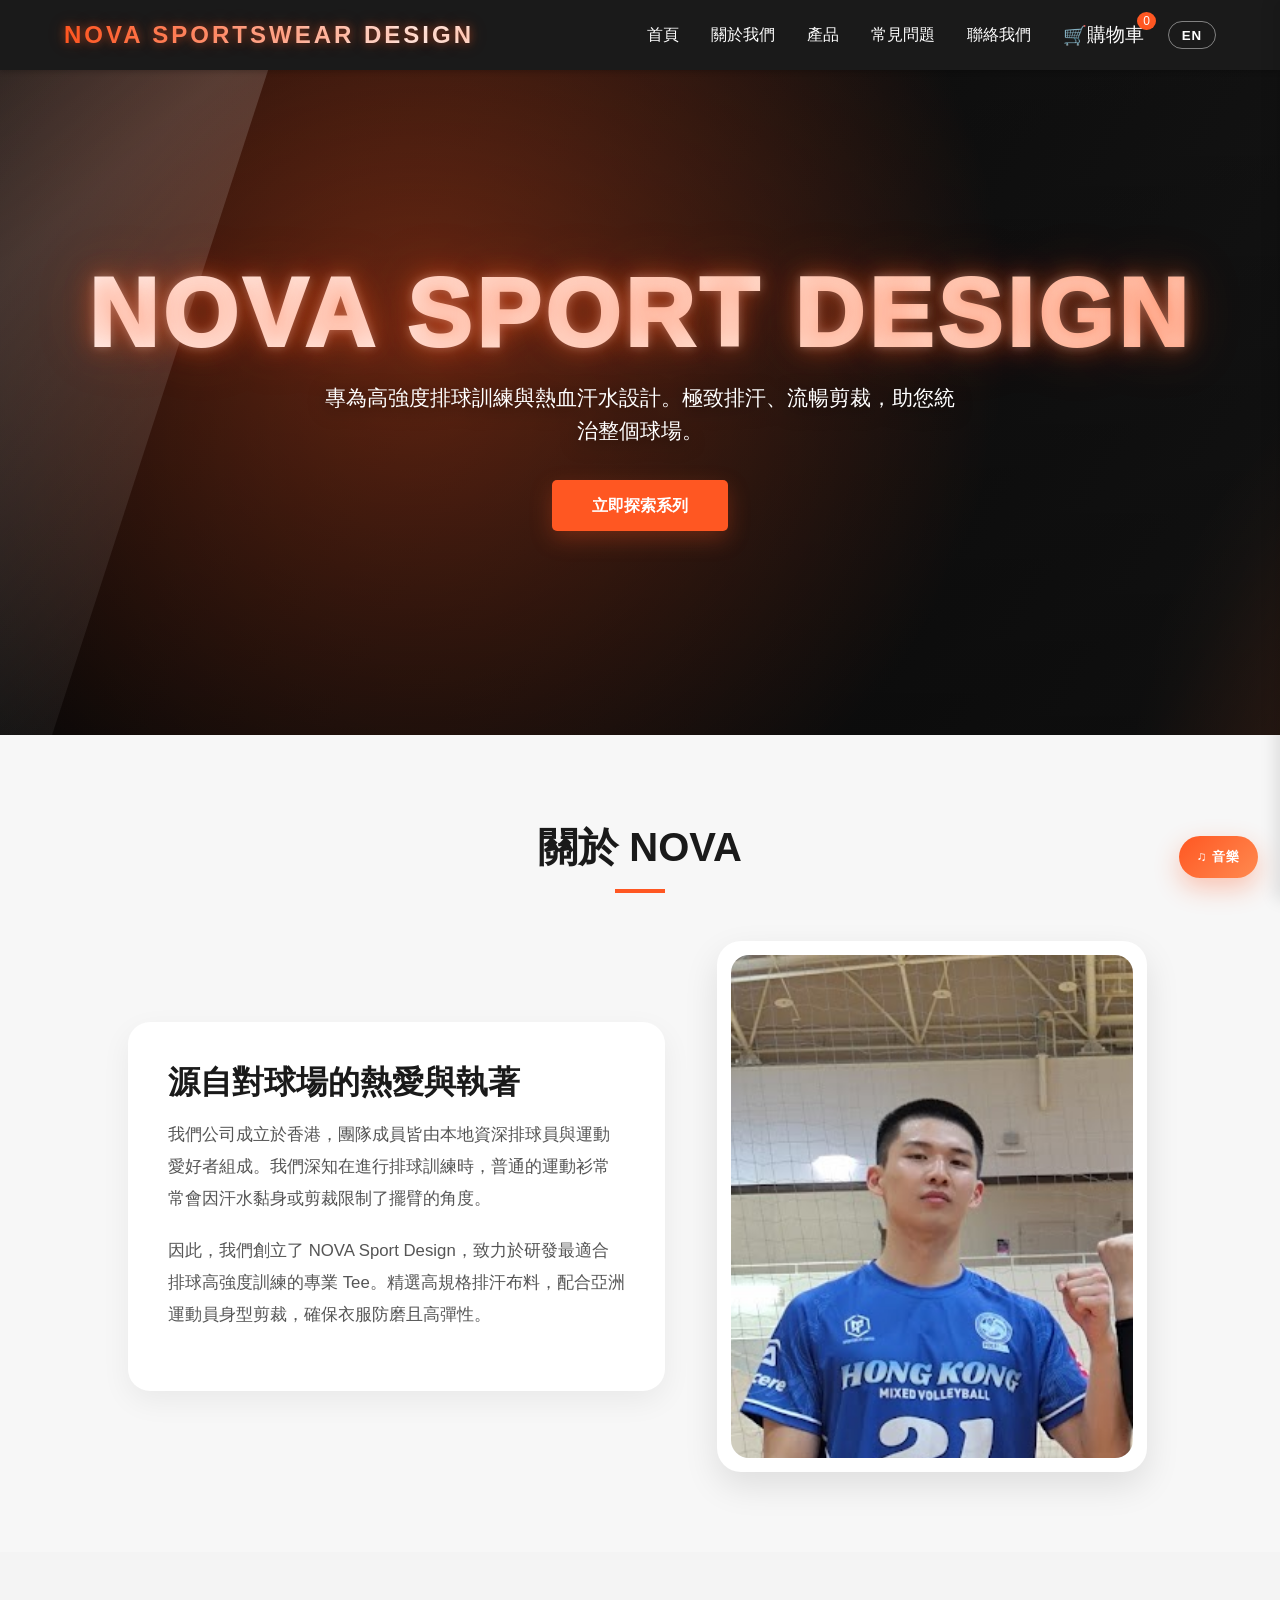
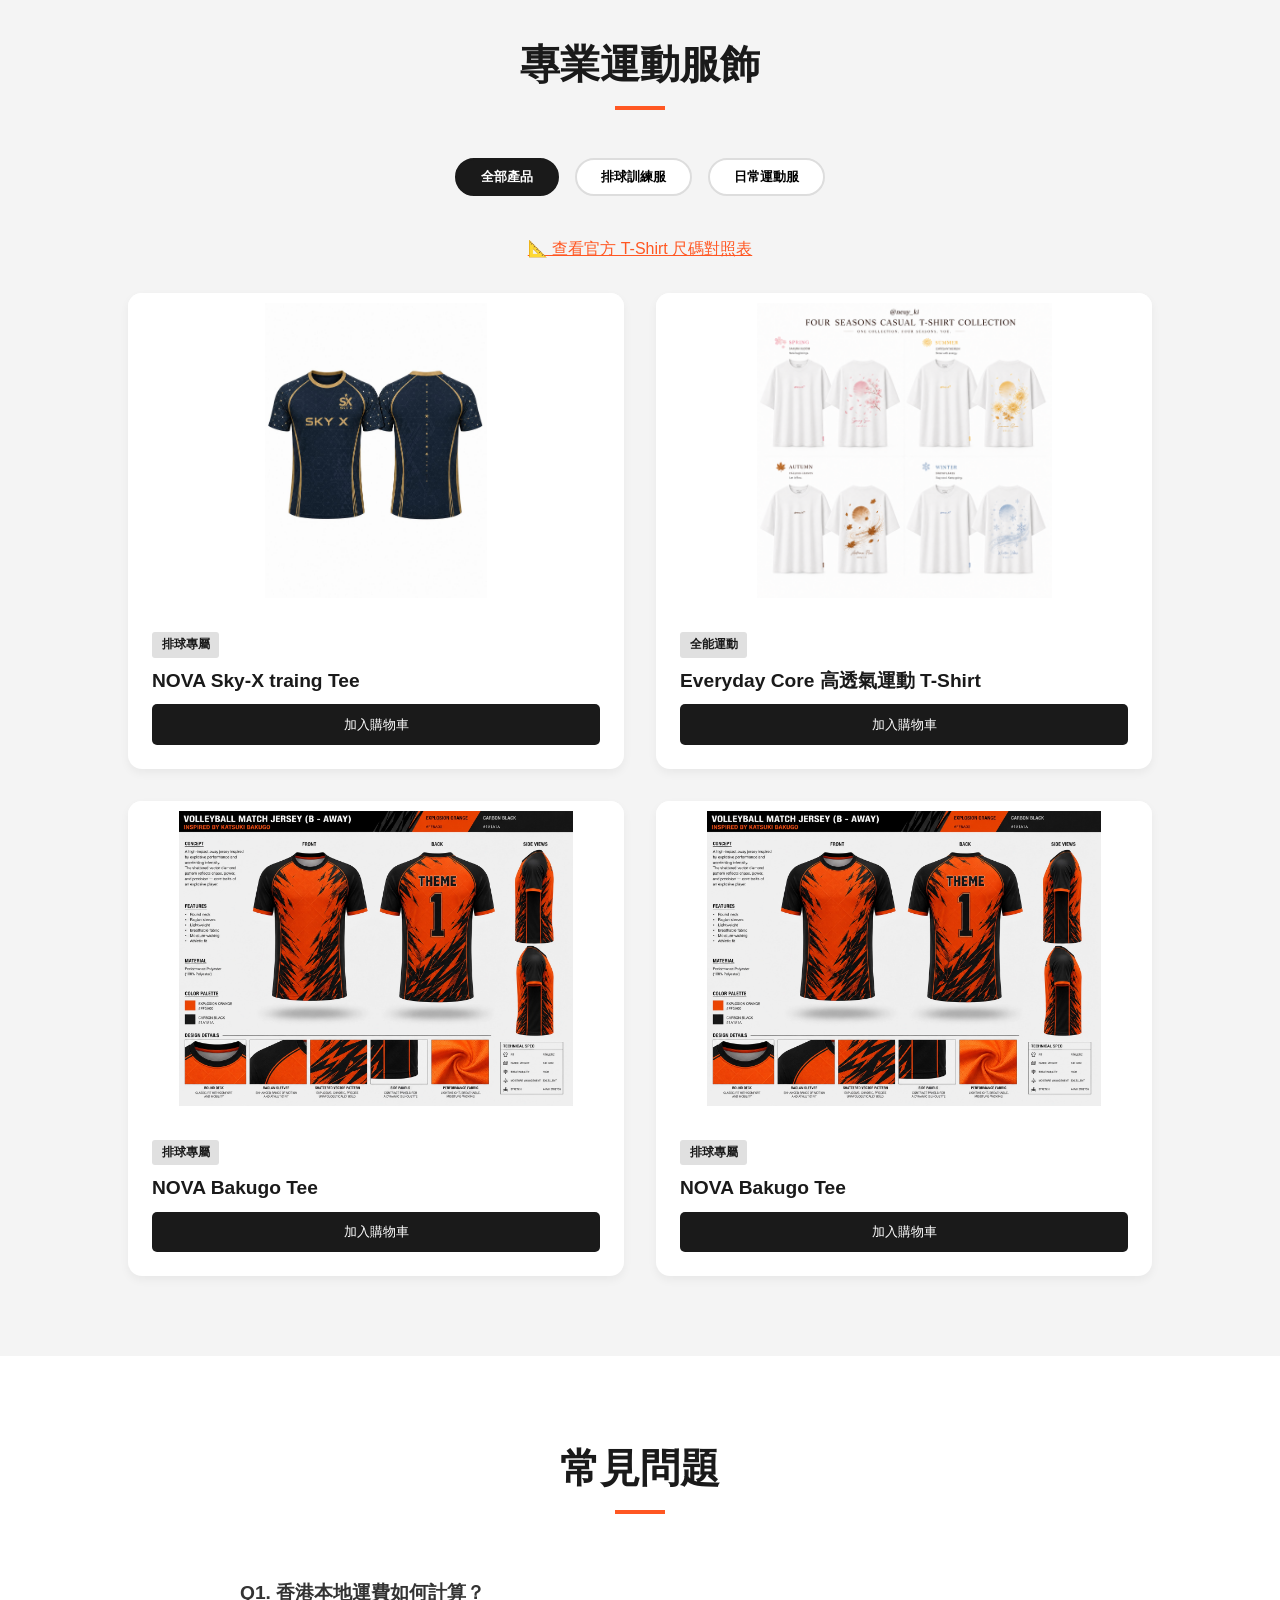
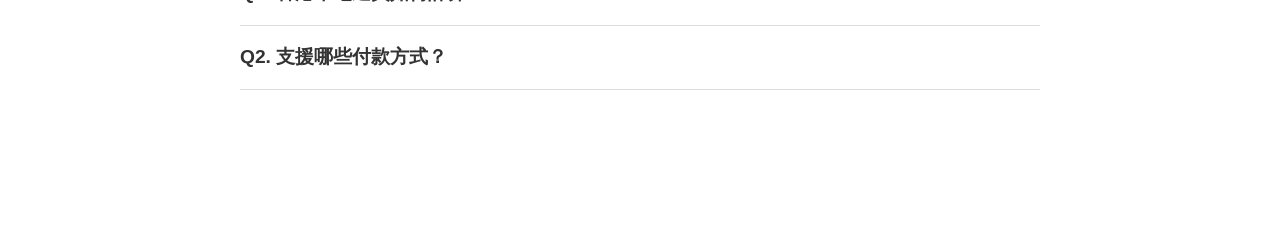
==== commit b2ea6835: "zhtw 3.0 eng!" ====
--- a/index.html
+++ b/index.html
@@ -1,24 +1,33 @@
+<!-- 宣告此文件為符合 HTML5 標準的網頁文件 -->
 <!DOCTYPE html>
+<!-- 設定網頁根節點，並指定預設語系為香港繁體中文 -->
 <html lang="zh-Hant-HK">
 <head>
+    <!-- 設定網頁文字編碼為萬國碼 (UTF-8)，防止中文字元出現亂碼 -->
     <meta charset="UTF-8">
+    <!-- 設定響應式網頁的視窗縮放規則，確保在手機等行動裝置上能完美自適應不變形 -->
     <meta name="viewport" content="width=device-width, initial-scale=1.0">
+    <!-- 設定瀏覽器分頁與搜尋結果所顯示的網頁標題 -->
     <title>NOVA Sportswear Design - 專業運動服飾</title>
+    <!-- 引入全站共用的外部樣式表檔案 style.css -->
     <link rel="stylesheet" href="style.css">
 
 </head>
 
-<!-- 背景音樂 -->
+<!-- 背景音樂音訊標籤：設定唯一的 id 控制節點、指定音訊來源路徑、啟用循環播放及自動預載 -->
 <audio id="bgmAudio" src="夜空の輝き Yozora no Kagayaki AI Music Generator2.mp3.mpeg" loop preload="auto"></audio>
 
-<!-- 音樂開關按鈕 -->
+<!-- 音樂播放/暫停控制按鈕，綁定點擊事件方法與多國語言翻譯標籤 -->
 <button id="musicToggleBtn" class="music-toggle-btn" type="button" onclick="toggleBgm()" data-i18n="musicBtn">
     ♫ 音樂
 </button>
 
+<!-- 音樂音量調節面板的外層區塊容器 -->
 <div class="music-control-panel">
+    <!-- 綁定音量滑桿的文字標籤，並設有多國語言翻譯監聽屬性 -->
     <label for="bgmVolumeSlider" data-i18n="bgmVolumeLabel">音樂音量</label>
 
+    <!-- 音量調整滑桿欄位 (HTML5 Range 欄位)，設定範圍 0-100、預設值 18 並綁定即時拖曳變更事件 -->
     <input
         type="range"
         id="bgmVolumeSlider"
@@ -28,104 +37,165 @@
         oninput="updateBgmVolume(this.value)"
     >
 
+    <!-- 用來即時反映並印出當前音量百分比數字（如：18%）的顯示標籤 -->
     <span id="bgmVolumeValue">18%</span>
+<!-- 閉合音樂音量調節面板的外層容器 (div.music-control-panel) -->
 </div>
 
+
+    <!-- 網頁頂部頁首 (Header) 區塊 -->
     <header>
+        <!-- 品牌標誌 Logo 連結，錨點指向首頁區塊 -->
         <a href="#home" class="logo">NOVA SPORTSWEAR DESIGN</a>
 
+        <!-- 主要導覽列標籤 -->
         <nav>
+            <!-- 各個頁面區塊及外部連結的導覽項目，皆綁定 data-i18n 翻譯屬性 -->
             <a href="#home" data-i18n="navHome">首頁</a>
             <a href="#about" data-i18n="navAbout">關於我們</a>
             <a href="#products" data-i18n="navProducts">產品</a>
             <a href="#faq" data-i18n="navFaq">常見問題</a>
             <a href="contact.html" data-i18n="navContact">聯絡我們</a>
        
+            <!-- 購物車圖示按鈕，點擊時呼叫顯示購物車側邊欄的方法 -->
             <button class="cart-icon-btn" onclick="toggleCart(true)">
+                <!-- 購物車圖示、文字與數量提示標記 (Badge) -->
                 🛒 <span data-i18n="navCart">購物車</span>
                 <span class="cart-badge" id="cart-count">0</span>
             </button>
 
+            <!-- 多國語言切換按鈕，點擊時呼叫切換語系的方法 -->
             <button class="language-toggle-btn" type="button" onclick="toggleLanguage()">
+                <!-- 語言狀態文字顯示區域（預設顯示 EN） -->
                 <span id="languageLabel">EN</span>
             </button>
+        <!-- 閉合主要導覽列 (nav) -->
         </nav>
+    <!-- 閉合網頁頂部頁首 (header) -->
     </header>
+
         
+       <!-- 首頁頂部視覺區 (Hero Section) 的外層區塊容器，設定對應錨點 id -->
     <div class="hero" id="home">
+        <!-- 滿版大視覺的主標題文字，綁定多國語言翻譯監聽屬性 -->
         <h1 data-i18n="heroTitle">NOVA SPORT DESIGN</h1>
+        <!-- 品牌的宣傳核心副標題段落，詳細說明產品特色 -->
         <p data-i18n="heroSubtitle">專為高強度排球訓練與熱血汗水設計。極致排汗、流暢剪裁，助您統治整個球場。</p>
+        <!-- 引導顧客點擊前往產品列表區塊的行動呼籲 (CTA) 按鈕連結 -->
         <a href="#products" class="btn" data-i18n="heroBtn">立即探索系列</a>
+    <!-- 閉合首頁頂部視覺區外層容器 (div.hero) -->
     </div>
 
+
+        <!-- 關於我們 (About Us) 的獨立頁面區塊標籤，設定對應導覽列錨點 id -->
         <section id="about">
+            <!-- 關於我們區塊的次級大標題，綁定多國語言翻譯監聽屬性 -->
             <h2 data-i18n="aboutHeading">關於 NOVA</h2>
 
+            <!-- 內部圖文並排的雙欄佈局外層容器 -->
             <div class="about-container">
+                <!-- 左側欄：品牌的理念與故事介紹文字區域 -->
                 <div class="about-text">
+                    <!-- 文字區域的內嵌小標題 -->
                     <h3 data-i18n="aboutTitle">源自對球場的熱愛與執著</h3>
 
+                    <!-- 品牌背景故事介紹段落一，詳細說明市場痛點 -->
                     <p data-i18n="aboutP1">
                         我們公司成立於香港，團隊成員皆由本地資深排球員與運動愛好者組成。我們深知在進行排球訓練時，普通的運動衫常常會因汗水黏身或剪裁限制了擺臂的角度。
                     </p>
 
+                    <!-- 品牌背景故事介紹段落二，詳細說明品牌核心產品優勢 -->
                     <p data-i18n="aboutP2">
                         因此，我們創立了 NOVA Sport Design，致力於研發最適合排球高強度訓練的專業 Tee。精選高規格排汗布料，配合亞洲運動員身型剪裁，確保衣服防磨且高彈性。
                     </p>
+                <!-- 閉合品牌故事文字區域容器 (div.about-text) -->
                 </div>
 
+                <!-- 右側欄：品牌形象圖片的顯示區域 -->
                 <div class="about-img">
+                    <!-- 帶有邊框內邊距的立體照片卡片容器 -->
                     <div class="about-photo-card">
+                        <!-- 品牌官方模特兒穿著排球服裝的形象展示圖片 -->
                         <img src="Model.png" alt="品牌形象照">
                     </div>
+                <!-- 閉合右側圖片顯示區域容器 (div.about-img) -->
                 </div>
+            <!-- 閉合雙欄佈局外層容器 (div.about-container) -->
             </div>
+        <!-- 閉合關於我們區塊標籤 (section#about) -->
         </section>
 
+
+        <!-- 產品列表與分類展示區塊標籤，設定對應導覽列錨點 id -->
         <section class="products" id="products">
+            <!-- 產品區塊的主標題，綁定多國語言翻譯監聽屬性 -->
             <h2 data-i18n="productsHeading">專業運動服飾</h2>
 
+            <!-- 商品項目類別過濾按鈕的橫向排版容器 -->
             <div class="filter-container">
+                <!-- 預設啟用的全部產品顯示按鈕，點擊時傳入 all 類別參數與當前按鈕實例 -->
                 <button class="filter-btn active" onclick="filterProducts('all', this)" data-i18n="filterAll">全部產品</button>
+                <!-- 排球訓練服專屬篩選按鈕，點擊時傳入 volleyball 類別參數與當前按鈕實例 -->
                 <button class="filter-btn" onclick="filterProducts('volleyball', this)" data-i18n="filterVolleyball">排球訓練服</button>
+                <!-- 日常運動服專屬篩選按鈕，點擊時傳入 general 類別參數與當前按鈕實例 -->
                 <button class="filter-btn" onclick="filterProducts('general', this)" data-i18n="filterGeneral">日常運動服</button>
             </div>
 
+            <!-- 開啟官方尺碼對照表彈窗的點擊觸發標籤，綁定點擊事件與多國語言標籤 -->
             <span class="size-guide-trigger" onclick="toggleModal(true)" data-i18n="sizeGuide">
                 📐 查看官方 T-Shirt 尺碼對照表
             </span>
 
+            <!-- 產品網格佈局彈性容器，用來包裹全站所有的商品卡片 -->
             <div class="product-grid">
 
+                <!-- 產品項目 1：NOVA Sky-X 運動 T-Shirt卡片容器，設有 id 與指定過濾類別屬性 -->
                 <div class="product-card" id="vb-pro-1" data-category="volleyball">
+                    <!-- 商品封面圖片，綁定滑鼠點擊時呼叫滿版燈箱放大圖片的 JS 方法，並傳入目前圖片的路徑來源 -->
                     <img
                         src="SKY-X-Sky-traintee .jpeg"
                         class="product-img"
                         alt="NOVA Sky-X traing Tee"
                         onclick="openImage(this.src)"
                     >
+                    <!-- 商品資訊與購買規格的操作容器區塊 -->
                     <div class="product-info">
+                        <!-- 商品特殊分類或促銷狀態的標籤顯示欄 -->
                         <span class="product-tag" data-i18n="tagVolleyball">排球專屬</span>
+                        <!-- 商品的主要名稱標題，設有多國語言翻譯監聽屬性 -->
                         <h3 class="product-title" data-i18n="productSkyX">NOVA Sky-X traing Tee</h3>
+                        <!-- 加入購物車按鈕，點擊時呼叫開啟尺寸規格挑選彈窗的 JS 方法，並將商品名稱、單價 $218 以及對應完整可選尺寸字串陣列作為參數傳入 -->
                         <button class="buy-btn" onclick="openSizePicker('NOVA Sky-X traing Tee', 218, ['7XS','6XS','5XS','4XS','3XS','2XS','XS','S','M','L','XL','2XL','3XL','4XL','5XL'])" data-i18n="addToCart">加入購物車
                         </button>
-                    </div>
+                    <!-- 閉合商品資訊與購買區容器 (div.product-info) -->
+                    </div>
+                <!-- 閉合產品卡片主容器 (div.product-card) -->
                 </div>
 
+
+                <!-- 產品項目 2：Everyday Core 運動 T-Shirt 卡片容器，設有 id 與日常運動分類屬性 -->
                 <div class="product-card" id="everyday-core-1" data-category="general">
+                    <!-- 商品封面圖片，點擊時呼叫滿版燈箱放大圖片的 JS 方法，並傳入目前圖片的路徑來源 -->
                     <img
                         src="NOVA SPORT T-Shirt.png"
                         class="product-img"
                         alt="Everyday Core T-Shirt"
                         onclick="openImage(this.src)"
                     >
+                    <!-- 商品資訊與購買規格的操作容器區塊 -->
                     <div class="product-info">
+                        <!-- 商品通用運動分類標籤顯示欄 -->
                         <span class="product-tag" data-i18n="tagGeneral">全能運動</span>
+                        <!-- 商品的主要名稱標題，設有多國語言翻譯監聽屬性 -->
                         <h3 class="product-title" data-i18n="productEveryday">Everyday Core 高透氣運動 T-Shirt</h3>
+                        <!-- 加入購物車按鈕，點擊時呼叫開啟尺寸規格挑選彈窗的 JS 方法，並將商品名稱、單價 $188 以及對應完整可選尺寸字串陣列作為參數傳入 -->
                         <button class="buy-btn" onclick="openSizePicker('Everyday Core 運動 T-Shirt', 188, ['7XS','6XS','5XS','4XS','3XS','2XS','XS','S','M','L','XL','2XL','3XL','4XL','5XL'])" data-i18n="addToCart"> 加入購物車
                         </button>
-                    </div>
+                    <!-- 閉合商品資訊與購買區容器 (div.product-info) -->
+                    </div>
+                <!-- 閉合產品卡片主容器 (div.product-card) -->
                 </div>
+
 
                 <div class="product-card" id="bakugo-tee-1" data-category="volleyball">
                     <img
@@ -142,211 +212,382 @@
                     </div>
                 </div>
 
-                <div class="product-card" id="shoto-tee-1" data-category="volleyball">
+                <!-- 產品項目 3：NOVA Bakugo Tee 運動卡片容器，設有 id 與指定過濾類別屬性 -->
+                <div class="product-card" id="bakugo-tee-1" data-category="volleyball">
+                    <!-- 商品封面圖片，點擊時呼叫滿版燈箱放大圖片的 JS 方法，並傳入目前圖片的路徑來源 -->
                     <img
-                        src="shoto_volleyball_training_ss_b.png"
+                        src="bakugo_volleyball_match_jersey_b.png"
                         class="product-img"
-                        alt="NOVA shoto Tee"
+                        alt="NOVA Bakugo Tee"
                         onclick="openImage(this.src)"
                     >
+                    <!-- 商品資訊與購買規格的操作容器區塊 -->
                     <div class="product-info">
+                        <!-- 商品特殊分類或促銷狀態的標籤顯示欄 -->
                         <span class="product-tag" data-i18n="tagVolleyball">排球專屬</span>
-                        <h3 class="product-title" data-i18n="productShoto">NOVA shoto Tee</h3>
-                        <button class="buy-btn" onclick="openSizePicker('NOVA shoto Tee', 218, ['7XS','6XS','5XS','4XS','3XS','2XS','XS','S','M','L','XL','2XL','3XL','4XL','5XL'])" data-i18n="addToCart">加入購物車
+                        <!-- 商品的主要名稱標題，設有多國語言翻譯監聽屬性 -->
+                        <h3 class="product-title" data-i18n="productBakugo">NOVA Bakugo Tee</h3>
+                        <!-- 加入購物車按鈕，點擊時呼叫開啟尺寸規格挑選彈窗的 JS 方法，並將商品名稱、單價 $218 以及對應完整可選尺寸字串陣列作為參數傳入 -->
+                        <button class="buy-btn" onclick="openSizePicker('NOVA Bakugo Tee', 218, ['7XS','6XS','5XS','4XS','3XS','2XS','XS','S','M','L','XL','2XL','3XL','4XL','5XL'])" data-i18n="addToCart"> 加入購物車
                         </button>
-                    </div>
+                    <!-- 閉合商品資訊與購買區容器 (div.product-info) -->
+                    </div>
+                <!-- 閉合產品卡片主容器 (div.product-card) -->
                 </div>
 
             </div>
         </section>
 
+         <!-- 常見問題 (FAQ) 的獨立頁面區塊標籤，設定對應導覽列錨點 id -->
         <section class="faq-section" id="faq">
+            <!-- FAQ 區塊的次級大標題，綁定多國語言翻譯監聽屬性 -->
             <h2 data-i18n="faqHeading">常見問題</h2>
 
+            <!-- 內部所有 FAQ 折疊卡片項目的主容器 -->
             <div class="faq-container">
+                <!-- FAQ 項目 1：香港本地運費計算說明卡片 -->
                 <div class="faq-item">
+                    <!-- 問題點擊觸發區域，點擊時呼叫 JS 中的折疊面板切換方法，並將當前節點實例 (this) 傳入 -->
                     <div class="faq-question" onclick="toggleFaq(this)">
+                        <!-- 顯示的問題文字，綁定多國語言翻譯監聽屬性 -->
                         <span data-i18n="faqQ1">Q1. 香港本地運費如何計算？</span>
                     </div>
+                    <!-- 折疊動態展開的回答內容容器區塊 -->
                     <div class="faq-answer">
+                        <!-- 詳細回答說明的段落文字，設有多國語言翻譯監聽屬性 -->
                         <p data-i18n="faqA1">全店滿 HK$500 即享免運費優惠。未滿額收取 HK$30 運費，使用順豐速運送達。</p>
                     </div>
+                <!-- 閉合第一項 FAQ 項目容器 (div.faq-item) -->
                 </div>
 
+
+                <!-- FAQ 項目 2：支援付款方式說明卡片 -->
                 <div class="faq-item">
+                    <!-- 問題點擊觸發區域，點擊時呼叫 JS 中的折疊面板切換方法，並將當前節點實例 (this) 傳入 -->
                     <div class="faq-question" onclick="toggleFaq(this)">
+                        <!-- 顯示的問題文字，綁定多國語言翻譯監聽屬性 -->
                         <span data-i18n="faqQ2">Q2. 支援哪些付款方式？</span>
                     </div>
+                    <!-- 折疊動態展開的回答內容容器區塊 -->
                     <div class="faq-answer">
+                        <!-- 詳細回答說明的段落文字，設有多國語言翻譯監聽屬性 -->
                         <p data-i18n="faqA2">我們支援 PayMe、轉數快 (FPS)、AlipayHK 和微信支付 HK。</p>
                     </div>
+                <!-- 閉合第二項 FAQ 項目容器 (div.faq-item) -->
                 </div>
+            <!-- 閉合所有 FAQ 折疊卡片項目的主容器 (div.faq-container) -->
             </div>
+        <!-- 閉合常見問題區塊標籤 (section#faq) -->
         </section>
     
+    <!-- 引入全站主要業務、購物車與背景音樂控制邏輯的外部 JavaScript 檔案 -->
     <script src="script.js">
     </script>
 
 
-<!-- ✅ 尺碼表彈窗 -->
+
+<!-- ✅ 尺碼表彈窗：滿版半透明黑色遮罩外層容器，設定 id 控制節點 -->
 <div class="modal-overlay" id="sizeModal">
+  <!-- 尺寸表寬版化卡片主體，套用新增的寬版專屬類別樣式 -->
   <div class="size-modal size-modal-wide">
+    <!-- 右上角關閉按鈕，點擊時呼叫隱藏彈窗的 JS 方法 -->
     <button class="close-modal" onclick="toggleModal(false)">✕</button>
 
+    <!-- 彈窗的主標題，綁定多國語言翻譯監聽屬性 -->
     <h3 data-i18n="sizeTableTitle">尺寸表</h3>
 
+    <!-- 服飾品類分區的副標題文字樣式 -->
     <h4 class="size-section-title">上衣 T-Shirt / Jersey</h4>
 
+    <!-- 新增的橫向滾動溢出包覆容器，確保多欄位在手機端不破版破型 -->
     <div class="size-table-scroll">
+      <!-- 尺碼數據對照表格 -->
       <table class="size-table">
+        <!-- 表格的表頭結構區塊 -->
         <thead>
-          <tr>
+          <!-- 表格的表頭標題列 -->
+          <tr>
+            <!-- 欄位標題：尺碼 -->
             <th>尺碼</th>
+            <!-- 欄位標題：7XS 碼 -->
             <th>7XS</th>
+            <!-- 欄位標題：6XS 碼 -->
             <th>6XS</th>
+            <!-- 欄位標題：5XS 碼 -->
             <th>5XS</th>
+            <!-- 欄位標題：4XS 碼 -->
             <th>4XS</th>
+            <!-- 欄位標題：3XS 碼 -->
             <th>3XS</th>
+            <!-- 欄位標題：2XS 碼 -->
             <th>2XS</th>
+            <!-- 欄位標題：XS 碼 -->
             <th>XS</th>
+            <!-- 欄位標題：S 碼 -->
             <th>S</th>
+            <!-- 欄位標題：M 碼 -->
             <th>M</th>
+            <!-- 欄位標題：L 碼 -->
             <th>L</th>
+            <!-- 欄位標題：XL 碼 -->
             <th>XL</th>
+            <!-- 欄位標題：2XL 碼 -->
             <th>2XL</th>
+            <!-- 欄位標題：3XL 碼 -->
             <th>3XL</th>
+            <!-- 欄位標題：4XL 碼 -->
             <th>4XL</th>
+            <!-- 欄位標題：5XL 碼 -->
             <th>5XL</th>
           </tr>
+        <!-- 閉合表格表頭結構 (thead) -->
         </thead>
 
+
+        <!-- 表格的數據主體結構區塊 -->
         <tbody>
-          <tr>
+          <!-- 表格的第一組數據列：參考身高 -->
+          <tr>
+            <!-- 數據項目名稱：參考身高 -->
             <td>參考身高(cm)</td>
+            <!-- 對應 7XS 的身高範圍 -->
             <td>100-109</td>
+            <!-- 對應 6XS 的身高範圍 -->
             <td>110-119</td>
+            <!-- 對應 5XS 的身高範圍 -->
             <td>120-129</td>
+            <!-- 對應 4XS 的身高範圍 -->
             <td>130-139</td>
+            <!-- 對應 3XS 的身高範圍 -->
             <td>140-149</td>
+            <!-- 對應 2XS 的身高範圍 -->
             <td>150-155</td>
+            <!-- 對應 XS 的身高範圍 -->
             <td>155-165</td>
+            <!-- 對應 S 的身高範圍 -->
             <td>165-170</td>
+            <!-- 對應 M 的身高範圍 -->
             <td>170-175</td>
+            <!-- 對應 L 的身高範圍 -->
             <td>175-180</td>
+            <!-- 對應 XL 的身高範圍 -->
             <td>180-185</td>
+            <!-- 對應 2XL 的身高範圍 -->
             <td>185-195</td>
+            <!-- 對應 3XL 的身高範圍 -->
             <td>185-195</td>
+            <!-- 對應 4XL 的身高範圍 -->
             <td>195-200</td>
+            <!-- 對應 5XL 的身高範圍 -->
             <td>200-205</td>
           </tr>
 
-          <tr>
+
+          <!-- 表格的第二組數據列：參考體重 -->
+          <tr>
+            <!-- 數據項目名稱：參考體重 -->
             <td>參考體重(kg)</td>
+            <!-- 對應 7XS 的體重範圍 -->
             <td>15-16</td>
+            <!-- 對應 6XS 的體重範圍 -->
             <td>17-21</td>
+            <!-- 對應 5XS 的體重範圍 -->
             <td>18-24</td>
+            <!-- 對應 4XS 的體重範圍 -->
             <td>22-26</td>
+            <!-- 對應 3XS 的體重範圍 -->
             <td>24-34</td>
+            <!-- 對應 2XS 的體重範圍 -->
             <td>26-38</td>
+            <!-- 對應 XS 的體重範圍 -->
             <td>40-50</td>
+            <!-- 對應 S 的體重範圍 -->
             <td>50-60</td>
+            <!-- 對應 M 的體重範圍 -->
             <td>60-65</td>
+            <!-- 對應 L 的體重範圍 -->
             <td>65-75</td>
+            <!-- 對應 XL 的體重範圍 -->
             <td>75-85</td>
+            <!-- 對應 2XL 的體重範圍 -->
             <td>85-95</td>
+            <!-- 對應 3XL 的體重範圍 -->
             <td>95-105</td>
+            <!-- 對應 4XL 的體重範圍 -->
             <td>105-115</td>
+            <!-- 對應 5XL 的體重範圍 -->
             <td>115-125</td>
           </tr>
 
-          <tr>
+
+           <!-- 表格的第三組數據列：胸圍 -->
+          <tr>
+            <!-- 數據項目名稱：胸圍 -->
             <td>胸圍(cm)</td>
+            <!-- 對應 7XS 的胸圍寬度 -->
             <td>35.0</td>
+            <!-- 對應 6XS 的胸圍寬度 -->
             <td>37.0</td>
+            <!-- 對應 5XS 的胸圍寬度 -->
             <td>40.0</td>
+            <!-- 對應 4XS 的胸圍寬度 -->
             <td>43.0</td>
+            <!-- 對應 3XS 的胸圍寬度 -->
             <td>47.0</td>
+            <!-- 對應 2XS 的胸圍寬度 -->
             <td>48.5</td>
+            <!-- 對應 XS 的胸圍寬度 -->
             <td>50.0</td>
+            <!-- 對應 S 的胸圍寬度 -->
             <td>50.5</td>
+            <!-- 對應 M 的胸圍寬度 -->
             <td>52.5</td>
+            <!-- 對應 L 的胸圍寬度 -->
             <td>54.5</td>
+            <!-- 對應 XL 的胸圍寬度 -->
             <td>56.5</td>
+            <!-- 對應 2XL 的胸圍寬度 -->
             <td>58.5</td>
+            <!-- 對應 3XL 的胸圍寬度 -->
             <td>60.5</td>
+            <!-- 對應 4XL 的胸圍寬度 -->
             <td>62.5</td>
+            <!-- 對應 5XL 的胸圍寬度 -->
             <td>65.5</td>
           </tr>
 
-          <tr>
+
+           <!-- 表格的第四組數據列：後衣長 -->
+          <tr>
+            <!-- 數據項目名稱：後衣長 -->
             <td>後衣長(cm)</td>
+            <!-- 對應 7XS 的後衣長度 -->
             <td>45.0</td>
+            <!-- 對應 6XS 的後衣長度 -->
             <td>48.0</td>
+            <!-- 對應 5XS 的後衣長度 -->
             <td>52.0</td>
+            <!-- 對應 4XS 的後衣長度 -->
             <td>56.0</td>
+            <!-- 對應 3XS 的後衣長度 -->
             <td>60.0</td>
+            <!-- 對應 2XS 的後衣長度 -->
             <td>65.0</td>
+            <!-- 對應 XS 的後衣長度 -->
             <td>66.5</td>
+            <!-- 對應 S 的後衣長度 -->
             <td>68.5</td>
+            <!-- 對應 M 的後衣長度 -->
             <td>70.5</td>
+            <!-- 對應 L 的後衣長度 -->
             <td>72.5</td>
+            <!-- 對應 XL 的後衣長度 -->
             <td>74.5</td>
+            <!-- 對應 2XL 的後衣長度 -->
             <td>76.5</td>
+            <!-- 對應 3XL 的後衣長度 -->
             <td>78.5</td>
+            <!-- 對應 4XL 的後衣長度 -->
             <td>80.5</td>
+            <!-- 對應 5XL 的後衣長度 -->
             <td>82.5</td>
           </tr>
 
-          <tr>
+          <!-- 表格的第五組數據列：短袖袖長 -->
+          <tr>
+            <!-- 數據項目名稱：短袖袖長 -->
             <td>短袖袖長(cm)</td>
+            <!-- 對應 7XS 的短袖袖長 -->
             <td>16.0</td>
+            <!-- 對應 6XS 的短袖袖長 -->
             <td>17.0</td>
+            <!-- 對應 5XS 的短袖袖長 -->
             <td>18.0</td>
+            <!-- 對應 4XS 的短袖袖長 -->
             <td>19.0</td>
+            <!-- 對應 3XS 的短袖袖長 -->
             <td>20.0</td>
+            <!-- 對應 2XS 的短袖袖長 -->
             <td>21.0</td>
+            <!-- 對應 XS 的短袖袖長 -->
             <td>22.0</td>
+            <!-- 對應 S 的短袖袖長 -->
             <td>22.5</td>
+            <!-- 對應 M 的短袖袖長 -->
             <td>23.0</td>
+            <!-- 對應 L 的短袖袖長 -->
             <td>23.5</td>
+            <!-- 對應 XL 的短袖袖長 -->
             <td>24.0</td>
+            <!-- 對應 2XL 的短袖袖長 -->
             <td>24.5</td>
+            <!-- 對應 3XL 的短袖袖長 -->
             <td>25.0</td>
+            <!-- 對應 4XL 的短袖袖長 -->
             <td>25.5</td>
+            <!-- 對應 5XL 的短袖袖長 -->
             <td>26.0</td>
           </tr>
+
         </tbody>
       </table>
     </div>
 
+    <!-- 褲子品類分區的副標題文字樣式 -->
     <h4 class="size-section-title">褲子 Shorts</h4>
 
+    <!-- 橫向滾動溢出包覆容器，確保多欄位在手機端不破版破型 -->
     <div class="size-table-scroll">
+      <!-- 褲子尺碼數據對照表格 -->
       <table class="size-table">
+        <!-- 表格的表頭結構區塊 -->
         <thead>
-          <tr>
+          <!-- 表格的表頭標題列 -->
+          <tr>
+            <!-- 欄位標題：尺碼 -->
             <th>尺碼</th>
+            <!-- 欄位標題：7XS 碼 -->
             <th>7XS</th>
+            <!-- 欄位標題：6XS 碼 -->
             <th>6XS</th>
+            <!-- 欄位標題：5XS 碼 -->
             <th>5XS</th>
+            <!-- 欄位標題：4XS 碼 -->
             <th>4XS</th>
+            <!-- 欄位標題：3XS 碼 -->
             <th>3XS</th>
+            <!-- 欄位標題：2XS 碼 -->
             <th>2XS</th>
+            <!-- 欄位標題：XS 碼 -->
             <th>XS</th>
+            <!-- 欄位標題：S 碼 -->
             <th>S</th>
+            <!-- 欄位標題：M 碼 -->
             <th>M</th>
+            <!-- 欄位標題：L 碼 -->
             <th>L</th>
+            <!-- 欄位標題：XL 碼 -->
             <th>XL</th>
+            <!-- 欄位標題：2XL 碼 -->
             <th>2XL</th>
+            <!-- 欄位標題：3XL 碼 -->
             <th>3XL</th>
+            <!-- 欄位標題：4XL 碼 -->
             <th>4XL</th>
+            <!-- 欄位標題：5XL 碼 -->
             <th>5XL</th>
           </tr>
+        <!-- 閉合表格表頭結構 (thead) -->
         </thead>
 
+
+         <!-- 表格的數據主體結構區塊 -->
         <tbody>
-          <tr>
+          <!-- 表格的第一組數據列：腰圍 1/2 -->
+          <tr>
+            <!-- 數據項目名稱：腰圍平鋪一半寬度 -->
             <td>腰圍 1/2 (cm)</td>
+            <!-- 各尺碼對應的腰圍半寬數據值 -->
             <td>23.0</td>
             <td>24.5</td>
             <td>26.0</td>
@@ -364,8 +605,11 @@
             <td>44.0</td>
           </tr>
 
-          <tr>
+          <!-- 表格的第二組數據列：臀圍 1/2 -->
+          <tr>
+            <!-- 數據項目名稱：臀圍平鋪一半寬度 -->
             <td>臀圍 1/2 (cm)</td>
+            <!-- 各尺碼對應的臀圍半寬數據值 -->
             <td>39.0</td>
             <td>41.0</td>
             <td>43.5</td>
@@ -383,8 +627,11 @@
             <td>68.0</td>
           </tr>
 
-          <tr>
+          <!-- 表格的第三組數據列：褲長含腰 -->
+          <tr>
+            <!-- 數據項目名稱：總褲長包含腰頭高度 -->
             <td>褲長含腰 (cm)</td>
+            <!-- 各尺碼對應的褲長數據值（5XL 為空值） -->
             <td>27.5</td>
             <td>30.0</td>
             <td>32.5</td>
@@ -401,24 +648,37 @@
             <td>56.0</td>
             <td></td>
           </tr>
+        <!-- 閉合表格數據主體 (tbody) -->
         </tbody>
+      <!-- 閉合尺碼對照表格 (table) -->
       </table>
+    <!-- 閉合橫向滾動包覆容器 (div.size-table-scroll) -->
     </div>
 
+
+    <!-- 尺碼表下方的中文備註說明文字 -->
     <p class="size-note">
       * 尺碼資料只作參考，實際穿著感會因身形及版型而略有不同。
     </p>
+  <!-- 閉合官方尺碼卡片主體 (div.size-modal) -->
   </div>
+<!-- 閉合官方尺碼表彈窗滿版遮罩外層 (div.modal-overlay) -->
 </div>
 <!-- 選擇尺碼彈窗 -->
+<!-- 購物點選加入購物車時彈出的規格挑選遮罩外層容器 -->
 <div class="modal-overlay" id="sizePickerModal">
+  <!-- 選擇尺碼的彈出卡片主體 -->
   <div class="size-modal">
+    <!-- 右上角關閉按鈕，設定類型為普通按鈕並綁定取消尺寸選擇的 JS 方法 -->
     <button class="close-modal" type="button" onclick="closeSizePicker()">✕</button>
 
+    <!-- 欄位主標題，綁定多國語言翻譯監聽屬性 -->
     <h3 data-i18n="chooseSize">請選擇尺碼</h3>
 
+    <!-- 供 JS 根據點選商品動態渲染多個尺寸規格按鈕的空白 HTML 容器 -->
     <div id="sizePickerOptions" class="option-group"></div>
 
+    <!-- 驗證尺寸並正式推入購物車的提交按鈕，設有多國語言翻譯監聽屬性 -->
     <button
       class="checkout-btn"
       type="button"
@@ -426,58 +686,91 @@
       data-i18n="confirmAddCart">
       確認加入購物車
     </button>
+  <!-- 閉合尺寸規格挑選卡片主體 (div.size-modal) -->
   </div>
+<!-- 閉合購物規格挑選彈窗滿版遮罩外層 (div.modal-overlay) -->
 </div>
 
 <!-- 圖片放大彈窗 -->
+<!-- 滿版背影大燈箱遮罩容器，點擊外圍任何一處皆呼叫關閉燈箱的 JS 方法 -->
 <div id="imageLightbox" class="image-lightbox" onclick="closeImage()">
+    <!-- 右上方關閉按鈕，使用 stopPropagation 阻斷點擊事件向外冒泡，避免與外層關閉方法重複觸發 -->
     <button class="lightbox-close" type="button" onclick="event.stopPropagation(); closeImage()">✕</button>
+    <!-- 放大呈現產品封面圖的 img 標籤，初始 src 網址為空由 JS 動態寫入，設有 stopPropagation 阻斷圖片點擊時關閉燈箱 -->
     <img id="lightboxImg" class="lightbox-img" src="" alt="產品圖片放大預覽" onclick="event.stopPropagation()">
+<!-- 閉合圖片放大燈箱滿版遮罩容器 (div#imageLightbox) -->
 </div>
 
 <!-- ✅ 購物車側邊欄 -->
+<!-- 右側滑入式購物車抽屜主容器，設定 id 控制節點 -->
 <div class="cart-drawer" id="cartDrawer">
+  <!-- 購物車抽屜頭部控制區塊 -->
   <div class="cart-header">
+    <!-- 購物車主標題，綁定多國語言翻譯監聽屬性 -->
     <h3 data-i18n="cartTitle">購物車</h3>
+    <!-- 右側關閉購物車抽屜按鈕，點擊呼叫隱藏抽屜的 JS 方法 -->
     <button class="close-cart" onclick="toggleCart(false)">✕</button>
+  <!-- 閉合購物車抽屜頭部控制區塊容器 (div.cart-header) -->
   </div>
 
+  <!-- 購物車動態商品卡片清單累積容器，綁定 id 供 JS 即時重繪內容 -->
   <div class="cart-items" id="cartItemsContainer">
+    <!-- 購物車預設空狀態中文提示，設有多國語言翻譯監聽屬性與行內置中置灰樣式 -->
     <p data-i18n="cartEmpty" style="text-align:center; color:#999;">
       購物車目前是空的
     </p>
+  <!-- 閉合購物車動態商品卡片清單累積容器 (div#cartItemsContainer) -->
   </div>
 
+  <!-- 購物車底部計費與結算金額面板容器 -->
   <div class="cart-footer">
+    <!-- 純商品加總金額小計行 -->
     <div class="cart-total-line">
+      <!-- 欄位標籤：小計，綁定多國語言翻譯監聽屬性 -->
       <span data-i18n="subtotal">小計</span>
+      <!-- 顯示小計金額的數字標籤（預設為 HK$ 0） -->
       <span id="cartSubtotal">HK$ 0</span>
+    <!-- 閉合純商品金額小計行容器 (div.cart-total-line) -->
     </div>
-
+    <!-- 運費金額行 -->
     <div class="cart-total-line">
+      <!-- 欄位標籤：運費，綁定多國語言翻譯屬性 -->
       <span data-i18n="shipping">運費</span>
+      <!-- 顯示運費金額的數字標籤，預設為 HK$ 0 -->
       <span id="cartShipping">HK$ 0</span>
     </div>
 
+    <!-- 優惠碼扣減折扣金額行 -->
     <div class="cart-total-line">
+      <!-- 欄位標籤：優惠，綁定多國語言翻譯屬性 -->
       <span data-i18n="discount">優惠</span>
+      <!-- 顯示折扣金額的數字標籤，預設為 -HK$ 0 -->
       <span id="cartDiscount">-HK$ 0</span>
     </div>
 
+    <!-- 最終實付總計金額顯示行，套用加大加粗的強調樣式類別 -->
     <div class="cart-total-final">
+      <!-- 欄位標籤：總計，綁定多國語言翻譯屬性 -->
       <span data-i18n="total">總計</span>
+      <!-- 顯示應付總金額的數字標籤，預設為 HK$ 0 -->
       <span id="cartTotalAmount">HK$ 0</span>
     </div>
 
+    <!-- 呼叫清空購物車函式的按鈕，綁定清除本地快取的 JS 方法與多國語言屬性 -->
     <button class="clear-cart-btn" onclick="clearCart()" data-i18n="clearCart">
       清空購物車
     </button>
 
+    <!-- 驗證並前往結帳頁面的提交按鈕，設有 id 以供購物車為空時進行禁用狀態控制 -->
     <button id="drawerCheckoutBtn" class="checkout-btn" onclick="goCheckout()" data-i18n="goCheckout">
     前往結帳
     </button>
+  <!-- 閉合購物車底部計費與結算金額面板容器 (div.cart-footer) -->
   </div>
+<!-- 閉合購物車側邊欄抽屜主容器 (div.cart-drawer) -->
 </div>
 
+<!-- 閉合網頁主體內容標籤 -->
 </body>
-</html>+<!-- 閉合整個 HTML 網頁文件根標籤 -->
+</html>
--- a/style.css
+++ b/style.css
@@ -304,34 +304,50 @@
 
 /* 設定關於我們標題樣式 */
 .about-text h3 {
+    /* 設定關於我們區域小標題的字型大小為 2rem */
     font-size: 2rem;
+    /* 設定標題下方的外邊距為 1rem */
     margin-bottom: 1rem;
+    /* 設定文字顏色為變數定義的深色主題 */
     color: var(--dark-color);
+    /* 設定行高為 1.3 倍字高，確保多行時不擁擠 */
     line-height: 1.3;
 }
 
 /* 設定關於我們段落文字樣式 */
 .about-text p {
+    /* 設定每個介紹段落之間的下方外邊距為 1.25rem */
     margin-bottom: 1.25rem;
+    /* 設定段落內文的字型大小為 1.05rem */
     font-size: 1.05rem;
+    /* 設定行高為 1.9 倍字高，大幅提升長文的通透性與閱讀舒適度 */
     line-height: 1.9;
+    /* 設定文字顏色為中等深灰色 */
     color: #555;
 }
 
 /* 設定圖片容器的居中對齊 */
 .about-img {
+    /* 啟用彈性盒佈局模型 (Flexbox) */
     display: flex;
+    /* 設定子元件在主軸（水平方向）上居中對齊 */
     justify-content: center;
+    /* 設定子元件在交叉軸（垂直方向）上居中對齊 */
     align-items: center;
 }
 
 /* 設定圖片外框卡片樣式 */
 .about-photo-card {
     /* 寬度自適應，最大為 430px */
+    /* 套用自適應寬度：在手機端撐滿 100% 寬度，在桌機大螢幕上限寬為 430px */
     width: min(100%, 430px);
+    /* 設定卡片背景填色為純白色 */
     background: #fff;
+    /* 設定卡片四周的內部邊距（拍立得外框感）為 14px */
     padding: 14px;
+    /* 設定卡片四周的圓角為 24px */
     border-radius: 24px;
+    /* 設定稍微具有層次感與擴散效果的立體陰影 */
     box-shadow: 0 14px 35px rgba(0, 0, 0, 0.10);
 }
 
@@ -356,151 +372,231 @@
 ========================= */
 /* 設定產品列表區塊的背景顏色 */
 .products {
+    /* 將產品區塊的背景填色設定為全域變數所定義的淺色調 */
     background-color: var(--light-color);
 }
 
 /* 設定過濾器按鈕容器的排版 */
 .filter-container {
+    /* 啟用彈性盒佈局模型 (Flexbox) */
     display: flex;
+    /* 設定子元件在主軸（水平方向）上居中對齊 */
     justify-content: center;
+    /* 設定子按鈕之間的水平與垂直間距為 1rem */
     gap: 1rem;
+    /* 設定整個分類按鈕列與下方商品的垂直外邊距為 2.5rem */
     margin-bottom: 2.5rem;
     /* 若螢幕太窄則自動換行 */
+    /* 啟用自動換行屬性，確保在小螢幕手機端按鈕會自動排列到下一行而不擠壓破版 */
     flex-wrap: wrap;
 }
 
 /* 設定過濾器按鈕的基礎樣式 */
 .filter-btn {
+    /* 設定按鈕背景顏色為純白色 */
     background-color: #fff;
+    /* 設定 2px 的實線淺灰色外邊框 */
     border: 2px solid #ddd;
+    /* 設定按鈕內部內邊距：上下 0.5rem，左右 1.5rem */
     padding: 0.5rem 1.5rem;
+    /* 設定按鈕四周圓角為 20px，營造膠囊狀的圓潤視覺感 */
     border-radius: 20px;
+    /* 當滑鼠移到按鈕上方時，自動切換為點擊的手指游標 */
     cursor: pointer;
+    /* 將按鈕文字字體粗細設定為 600（半粗體） */
     font-weight: 600;
+    /* 設定所有屬性變更（如 hover 變色）的過渡動畫時間為 0.3 秒，使互動更平滑 */
     transition: all 0.3s;
 }
 
 /* 設定按鈕在啟用狀態或滑鼠懸停時的樣式 */
 .filter-btn.active,
 .filter-btn:hover {
+    /* 當按鈕被選中或滑鼠移上去時，背景顏色切換為全域變數定義的深色主題色 */
     background-color: var(--dark-color);
+    /* 文字顏色切換為純白色 */
     color: #fff;
+    /* 邊框顏色同步變更為深色主題色，保持視覺一致性 */
     border-color: var(--dark-color);
 }
 
 /* 設定尺碼指南連結的樣式 */
 .size-guide-trigger {
+    /* 設定為區塊元素，使其強制獨占一行，方便排版與點擊 */
     display: block;
+    /* 將文字區塊水平居中對齊 */
     text-align: center;
+    /* 設定尺碼連結與下方產品網格之間的下外邊距為 2rem */
     margin-bottom: 2rem;
+    /* 文字顏色套用全域變數定義的品牌主色調（亮橘色） */
     color: var(--primary-color);
+    /* 為文字加上底線，強調其具備超連結的可點擊特性 */
     text-decoration: underline;
+    /* 當滑鼠移上去時，自動切換為點擊的手指游標 */
     cursor: pointer;
+    /* 將字體粗細設定為 500（中等粗細） */
     font-weight: 500;
 }
 
 /* 設定產品網格佈局 */
 .product-grid {
+    /* 限制產品網格區域的最大寬度為 1200px，防止大螢幕上過度拉伸 */
     max-width: 1200px;
+    /* 設定上下邊距為 0，左右自動對齊，使整個網格在頁面中水平居中 */
     margin: 0 auto;
+    /* 啟用網格佈局模型 (CSS Grid) */
     display: grid;
+    /* 定義網格為均分兩欄佈局，並搭配 minmax 防止邊界溢出破版 */
     grid-template-columns: repeat(2, minmax(0, 1fr));
+    /* 設定網格橫向與縱向的行格間距皆為 2rem */
     gap: 2rem;
+    /* 設定網格內的子卡片在垂直方向上自動拉伸填滿，確保同一排的卡片高度完全等高 */
     align-items: stretch;
 }
 
 
 /* 設定單一產品卡片的樣式 */
 .product-card {
+    /* 設定產品卡片背景顏色為純白色 */
     background-color: #fff;
+    /* 設定卡片四周的圓角為 14px */
     border-radius: 14px;
+    /* 隱藏所有超出卡片圓角邊框的內容（例如內嵌圖片的直角尖角） */
     overflow: hidden;
+    /* 套用細緻、微弱的擴散低權重陰影，營造卡片輕微浮起的立體感 */
     box-shadow: 0 4px 10px rgba(0,0,0,0.05);
+    /* 設定位移 (transform) 與陰影效果變更時的過渡動畫時間為 0.3 秒 */
     transition: transform 0.3s, box-shadow 0.3s;
+    /* 在卡片內部啟用彈性盒佈局，以便進行內部的垂直彈性排版 */
     display: flex;
+    /* 設定內部的子元件依據垂直方向（由上至下）進行數列排列 */
     flex-direction: column;
+    /* 強制卡片最小高度填滿父級網格單元格的 100%，確保視覺等高效果 */
     min-height: 100%;
 }
 
 
 /* 設定滑鼠懸停在卡片上的效果 */
 .product-card:hover {
+    /* 當滑鼠懸停在商品卡片上時，沿著 Y 軸平滑向上微移 4px，營造精緻的互動反饋 */
     transform: translateY(-4px);
+    /* 同時加深並擴大立體陰影的範疇，加強視覺上的懸浮聚焦感 */
     box-shadow: 0 8px 16px rgba(0,0,0,0.08);
 }
 
 /* 設定隱藏類別，用於過濾功能 */
 .product-card.hidden {
+    /* 強制將帶有此類別的商品卡片從畫面中完全隱藏並不佔據任何排版空間 */
     display: none;
 }
 
 /* 設定產品圖片樣式 */
 .product-img {
+    /* 設定圖片寬度為 100% 填滿父級卡片容器 */
     width: 100%;
+    /* 限制圖片的最大高度不超過瀏覽器視窗高度的 35% (35vh)，防止直式圖片過長 */
     max-height: 35vh;
+    /* 高度設定為自動，維持商品的原始圖片長寬比例 */
     height: auto;
+    /* 確保圖片在固定比例內縮放時完整顯示，不剪裁且不拉伸變形 */
     object-fit: contain;
+    /* 將縮放後的商品圖片精確定位在圖片容器的正中央 */
     object-position: center;
+    /* 設定為區塊元素，消除圖片底部的預設微小空白間隙 */
     display: block;
+    /* 設定圖片底色為純白色 */
     background-color: #fff;
+    /* 設定圖片四周留白內邊距 10px，營造商品的精緻懸浮框感 */
     padding: 10px;
 }
 
 /* 設定產品資訊區域的佈局 */
 .product-info {
+    /* 設定商品卡片下半部文字資訊區域的四周內邊距為 1.5rem */
     padding: 1.5rem;
+    /* 啟用彈性盒佈局模型 (Flexbox) */
     display: flex;
+    /* 設定內部的子元件依據垂直方向（由上至下）進行數列排列 */
     flex-direction: column;
+    /* 設定彈性增長係數為 1，當產品名稱長短不一時，自動撐開垂直空間以使底部購買按鈕對齊 */
     flex-grow: 1;
 }
 
 /* 設定產品標籤 (如：新款、熱銷) 的樣式 */
 .product-tag {
+    /* 設定商品分類標籤的背景顏色為淺灰色 */
     background-color: #e0e0e0;
+    /* 文字顏色套用全域變數定義的深色主題色 */
     color: var(--dark-color);
+    /* 設定微縮標籤字型大小為 0.75rem */
     font-size: 0.75rem;
+    /* 設定標籤內部邊距：上下 0.2rem，左右 0.6rem */
     padding: 0.2rem 0.6rem;
+    /* 設定標籤的微小四角圓角為 3px */
     border-radius: 3px;
+    /* 設定標籤與下方商品標題之間的垂直外邊距為 0.5rem */
     margin-bottom: 0.5rem;
+    /* 將標籤文字字體粗細設定為粗體 */
     font-weight: bold;
+    /* 設定自身在側軸（水平方向）上的對齊方式為靠左對齊，防止標籤寬度被 Flex 撐滿 */
     align-self: flex-start;
 }
 
 /* 設定產品標題樣式 */
 .product-title {
+    /* 設定商品名稱標題字型大小為 1.2rem */
     font-size: 1.2rem;
+    /* 設定商品名稱與下方價格之間的下外邊距為 0.5rem */
     margin-bottom: 0.5rem;
+    /* 文字顏色套用全域變數定義的深色主題色 */
     color: var(--dark-color);
 }
 
 /* 設定產品價格樣式 */
 .product-price {
+    /* 設定商品價格字型大小為 1.3rem */
     font-size: 1.3rem;
+    /* 將價格文字加粗顯示 */
     font-weight: bold;
+    /* 文字顏色套用全域變數定義的品牌主色調（亮橘色） */
     color: var(--primary-color);
+    /* 設定價格與底部按鈕之間的垂直下外邊距為 1rem */
     margin-bottom: 1rem;
 }
 
 /* 設定購買按鈕樣式 */
 .buy-btn {
+    /* 設定為區塊元素，使其能完美套用寬度與邊距屬性 */
     display: block;
+    /* 設定按鈕寬度為 100% 水平填滿資訊區域 */
     width: 100%;
+    /* 按鈕背景顏色套用全域變數定義的深色主題色 */
     background-color: var(--dark-color);
+    /* 設定按鈕文字顏色為純白色 */
     color: #fff;
+    /* 將按鈕內部文字水平居中對齊 */
     text-align: center;
+    /* 設定按鈕垂直內部邊距為 0.7rem */
     padding: 0.7rem;
+    /* 移除按鈕自帶的預設外框線 */
     border: none;
+    /* 設定按鈕四周的圓角為 5px */
     border-radius: 5px;
+    /* 將按鈕文字粗細設定為 500（中等字體粗細） */
     font-weight: 500;
+    /* 當滑鼠移上去時，自動切換為點擊的手指游標 */
     cursor: pointer;
+    /* 針對背景變更設定 0.3 秒的平滑漸變動畫過渡時間 */
     transition: background 0.3s;
     /* 將按鈕固定在卡片底部 */
+    /* 套用上外邊距自動填滿屬性，強制將購買按鈕推至卡片的最底部，確保每張卡片的按鈕整齊劃一 */
     margin-top: auto;
 }
 
 /* 設定滑鼠懸停在購買按鈕時的樣式 */
 /* 設定滑鼠懸停在購買按鈕時的樣式（延續上一段） */
 .buy-btn:hover {
+    /* 當滑鼠懸停在按鈕上方時，背景顏色平滑變更為品牌主色調（亮橘色） */
     background-color: var(--primary-color);
 }
 
@@ -510,43 +606,59 @@
 
 /* 設定 FAQ 容器的寬度並置中 */
 .faq-container {
+    /* 限制問答區域的最大寬度為 800px，最適合純文字閱讀的通透排版 */
     max-width: 800px;
+    /* 設定上下外邊距為 0，左右自動對齊，使整個問答面板在頁面中水平居中 */
     margin: 0 auto;
 }
 
 /* 設定單一問答項目的底部邊框與內距 */
 .faq-item {
+    /* 在每個問答項目底部加上 1px 的實線淺灰色水平分隔線 */
     border-bottom: 1px solid #ddd;
+    /* 設定每個項目的內部邊距：上下各 1rem，左右為 0 */
     padding: 1rem 0;
 }
 
 /* 設定問題標題的佈局與字體樣式 */
 .faq-question {
+    /* 設定問題標題的字型大小為 1.2rem */
     font-size: 1.2rem;
+    /* 將問題文字粗細設定為 600（半粗體） */
     font-weight: 600;
     /* 使用 Flexbox 讓問題與圖標兩端對齊 */
+    /* 啟用彈性盒佈局模型 */
     display: flex;
+    /* 設定子元件（文字與展開箭頭圖標）在主軸（水平方向）上兩端對齊分散排列 */
     justify-content: space-between;
+    /* 設定子元件在交叉軸（垂直方向）上居中對齊 */
     align-items: center;
     /* 游標改為手指形狀，提示可點擊 */
+    /* 當滑鼠移上去時，自動切換為點擊的手指游標，明確提示使用者此區塊可點擊觸發 */
     cursor: pointer;
 }
 
 /* 設定答案區域的初始狀態與過渡效果 */
 .faq-answer {
     /* 預設隱藏（高度為 0） */
+    /* 初始狀態將最大高度限制為 0，達到預設隱藏折疊面板的效果 */
     max-height: 0;
     /* 隱藏溢出內容 */
+    /* 強制隱藏所有超出當前高度範圍的內容，防止文字外流溢出 */
     overflow: hidden;
     /* 加入平滑高度變化的過渡效果 */
+    /* 設定最大高度變化時，套用 0.3 秒減速淡出的過渡動畫效果，讓折疊滑動更流暢 */
     transition: max-height 0.3s ease-out;
+    /* 設定回答內文的文字顏色為稍淺的深灰色 */
     color: #666;
 }
 
 /* 當 FAQ 項目被激活 (active) 時的展開樣式 */
 .faq-item.active .faq-answer {
     /* 設定最大高度以展示內容 */
+    /* 當外層項目被注入 active 類別時，動態將最大高度放寬至 200px，讓內部文字平滑展開顯現 */
     max-height: 200px;
+    /* 同時為展開後的回答文字加上 0.5rem 的上方外邊距，與問題標題拉開間隙 */
     margin-top: 0.5rem;
 }
 
@@ -555,72 +667,104 @@
 ========================= */
 /* 設定彈出視窗遮罩層的樣式（全螢幕深色半透明背景） */
 .modal-overlay {
+    /* 設定為固定定位，使其相對於瀏覽器視窗定位，滾動網頁時仍維持置頂 */
     position: fixed;
+    /* 貼緊視窗頂部 */
     top: 0;
+    /* 貼緊視窗左側 */
     left: 0;
+    /* 撐滿整個瀏覽器視窗的寬度 */
     width: 100%;
+    /* 撐滿整個瀏覽器視窗的高度 */
     height: 100%;
+    /* 使用帶有 0.5 半透明度的黑色作為背景遮罩填色 */
     background-color: rgba(0,0,0,0.5);
     /* 確保其層級高於導覽列 */
+    /* 設定高階層的堆疊順序，確保遮罩與彈窗能完美覆蓋在導覽列與全站內容之上 */
     z-index: 1002;
     /* 預設隱藏 */
+    /* 初始狀態完全隱藏該元素，不佔據任何網頁空間 */
     display: none;
     /* 使用 Flexbox 將視窗內容置中 */
+    /* 預先設定彈性盒模型佈局，以便開啟時子元件能自動居中 */
     justify-content: center;
     align-items: center;
 }
 
 /* 當加上 open class 時，顯示遮罩層 */
 .modal-overlay.open {
+    /* 當與 open 類別同時存在時，將顯現狀態切換為彈性盒模型，使彈窗正式現形並完美置中 */
     display: flex;
 }
 
 /* 設定彈出視窗主體樣式 */
 .size-modal {
+    /* 設定彈窗內襯白底卡片的背景顏色為純白色 */
     background-color: white;
+    /* 設定卡片內部的四周留白內邊距為 2rem */
     padding: 2rem;
+    /* 設定卡片四周的圓角為 10px */
     border-radius: 10px;
+    /* 限制彈窗白底卡片的最大寬度不超過 500px，維持視覺精緻度 */
     max-width: 500px;
+    /* 在手機端等小螢幕上，預設橫向佔據視窗寬度的 90% 防止溢出 */
     width: 90%;
+    /* 啟用相對定位，以便內部的關閉按鈕 (✕) 能相對於此卡片進行絕對定位 */
     position: relative;
 }
 
 #sizePickerOptions {
+    /* 設定尺寸按鈕群組容器的上下外邊距：上方 1rem，下方 1.5rem，左右為 0 */
     margin: 1rem 0 1.5rem;
 }
 #sizePickerModal .checkout-btn {
+    /* 將規格選擇彈窗內部的確認按鈕上方外邊距歸零，覆蓋掉全域按鈕的預設外邊距 */
     margin-top: 0;
 }
 
 /* 設定關閉按鈕樣式 */
 .close-modal {
+    /* 啟用絕對定位，使其脫離常規文件流 */
     position: absolute;
+    /* 定位在白底卡片容器內部的頂部 1rem 位置 */
     top: 1rem;
+    /* 定位在白底卡片容器內部的右側 1rem 位置 */
     right: 1rem;
+    /* 移除按鈕自帶的預設背景填色 */
     background: none;
+    /* 移除按鈕自帶的預設外框線 */
     border: none;
+    /* 將關閉圖標 (✕) 的字型大小放大至 1.5rem */
     font-size: 1.5rem;
+    /* 當滑鼠移上去時，自動切換為點擊的手指游標 */
     cursor: pointer;
 }
 
 /* 設定尺寸對照表樣式 */
 .size-table {
+    /* 設定表格橫向寬度為 100% 填滿父級卡片 */
     width: 100%;
     /* 合併表格邊框 */
+    /* 設定相鄰儲存格的邊框進行合併，消除雙重邊框線的凌亂感 */
     border-collapse: collapse;
+    /* 設定表格與上方小標題之間的垂直外邊距為 1rem */
     margin-top: 1rem;
 }
 
 /* 設定表格儲存格的基本樣式 */
 .size-table th,
 .size-table td {
+    /* 為表頭與所有數據單元格加上 1px 的實線淺灰色細邊框 */
     border: 1px solid #ddd;
+    /* 設定單元格內部的四周內部留白邊距為 8px */
     padding: 8px;
+    /* 確保所有表格文字與尺寸數據皆水平居中對齊 */
     text-align: center;
 }
 
 /* 設定表頭樣式 */
 .size-table th {
+    /* 將表格頂部欄位標頭的背景色，設定為全域變數所定義的淺色調 */
     background-color: var(--light-color);
 }
 
@@ -629,153 +773,239 @@
 ========================= */
 /* 設定購物車側邊欄 (Drawer) 的定位與基礎樣式 */
 .cart-drawer {
+    /* 設定為固定定位，使其脫離常規文件流並相對於瀏覽器視窗進行定位 */
     position: fixed;
+    /* 貼緊視窗頂部開頭 */
     top: 0;
     /* 初始定位在螢幕外，隱藏狀態 */
+    /* 預設隱藏在螢幕右側外 420px 的位置，達到隱藏的效果 */
     right: -420px;
+    /* 固定抽屜寬度為 420px */
     width: 420px;
+    /* 高度設定為 100% 撐滿整個瀏覽器垂直視窗 */
     height: 100%;
+    /* 設定購物車背景色為純白色 */
     background-color: #fff;
+    /* 加上向左擴散的陰影效果，當滑出時能與主頁面拉開立體層次 */
     box-shadow: -5px 0 15px rgba(0,0,0,0.1);
+    /* 確保其層級高於網頁一般元素（低於滿版彈窗的 1002） */
     z-index: 1001;
     /* 設定滑動動畫效果 */
+    /* 當 right 屬性變更時，套用 0.3 秒的減速平滑動畫過渡效果 */
     transition: right 0.3s ease;
+    /* 啟用彈性盒佈局模型 */
     display: flex;
+    /* 設定內部的子元件依據垂直方向（由上至下）進行數列排列 */
     flex-direction: column;
 }
 
 /* 當加上 open class 時，將側邊欄滑入視窗 */
 .cart-drawer.open {
+    /* 當與 open 類別同時存在時，將 right 座標歸零，使側邊欄平滑滑入至網頁右側邊緣 */
     right: 0;
 }
 
 /* 設定購物車標題區 (Header) */
 .cart-header {
+    /* 設定購物車頭部區域的四周內部邊距為 1.5rem */
     padding: 1.5rem;
+    /* 背景顏色套用全域變數定義的深色主題色 */
     background-color: var(--dark-color);
+    /* 設定標題文字顏色為純白色 */
     color: white;
+    /* 啟用彈性盒佈局模型 */
     display: flex;
+    /* 設定子元件（標題文字與關閉按鈕）在主軸上兩端對齊分散排列 */
     justify-content: space-between;
+    /* 設定子元件在交叉軸（垂直方向）上居中對齊 */
     align-items: center;
 }
 
 /* 關閉購物車按鈕 */
 .close-cart {
+    /* 移除按鈕自帶的預設背景填色 */
     background: none;
+    /* 移除按鈕自帶的預設外框線 */
     border: none;
+    /* 將關閉圖標文字顏色設定為白色 */
     color: white;
+    /* 將關閉圖標 (✕) 的字型大小放大至 1.5rem */
     font-size: 1.5rem;
+    /* 當滑鼠移上去時，自動切換為點擊的手指游標 */
     cursor: pointer;
 }
 
 /* 購物車商品列表容器 */
 .cart-items {
+    /* 設定動態商品列表容器內部的四周內邊距為 1.5rem */
     padding: 1.5rem;
+    /* 若商品過多則顯示捲軸 */
+    /* 當購物車內選購的商品數量超過高度時，自動啟用垂直方向的滾動條 */
     overflow-y: auto; /* 若商品過多則顯示捲軸 */
+    /* 設定彈性增長係數為 1，自動撐滿剩餘的垂直空間，將頁尾面板推至最底部 */
     flex-grow: 1;
 }
 
 /* 單一商品項目樣式 */
 .cart-item {
+    /* 啟用彈性盒佈局模型 */
     display: flex;
+    /* 設定子元件在主軸（水平方向）上兩端對齊分散排列 */
     justify-content: space-between;
+    /* 設定子元件在交叉軸（垂直方向）上居中對齊 */
     align-items: center;
+    /* 設定內部子控制項之間的橫向間距為 1rem */
     gap: 1rem;
+    /* 設定項目與下方下一個商品之間的下外邊距為 1.2rem */
     margin-bottom: 1.2rem;
+    /* 在商品項目底部加上 1px 的實線極淺灰色水平分隔線 */
     border-bottom: 1px solid #eee;
+    /* 設定商品項目底部的內部留白邊距為 1.2rem */
     padding-bottom: 1.2rem;
 }
 
 /* 商品名稱 */
 .cart-item-details h4 {
+    /* 設定商品名稱的字型大小為 1rem */
     font-size: 1rem;
+    /* 設定名稱與下方規格文字之間的垂直外邊距為 0.2rem */
     margin-bottom: 0.2rem;
 }
 
 /* 商品規格文字 (如顏色、尺寸) */
 .cart-item-meta {
+    /* 設定顏色與尺寸等備註文字字型大小為 0.8rem */
     font-size: 0.8rem;
+    /* 設定文字顏色為柔和灰色 */
     color: #777;
+    /* 設定規格文字與下方數量控制區之間的下外邊距為 0.3rem */
     margin-bottom: 0.3rem;
 }
 
 /* 數量控制區 */
 .cart-item-qty {
+    /* 啟用彈性盒佈局模型 */
     display: flex;
+    /* 設定加減按鈕與數量數字在垂直方向上置中對齊 */
     align-items: center;
+    /* 設定加減按鈕與中間數字之間的橫向間距為 0.5rem */
     gap: 0.5rem;
 }
 
 /* 增減數量按鈕 */
 .qty-btn {
+    /* 設定按鈕背景顏色為淺灰色 */
     background-color: #ddd;
+    /* 移除按鈕自帶的預設外框線 */
     border: none;
+    /* 設定按鈕內部的邊距：上下 2px，左右 8px */
     padding: 2px 8px;
+    /* 當滑鼠移上去時，自動切換為點擊的手指游標 */
     cursor: pointer;
+    /* 將加減號文字加粗顯示 */
     font-weight: bold;
+    /* 設定按鈕四周的微小圓角為 4px */
     border-radius: 4px;
 }
 
 /* 購物車底部 (包含總價與結帳按鈕) */
 .cart-footer {
+    /* 設定底部結算面板內部的四周內邊距為 1.5rem */
     padding: 1.5rem;
+    /* 在計費面板上方加上 1px 的實線極淺灰色水平分隔線，與商品列表區隔開 */
     border-top: 1px solid #eee;
+    /* 設定計費面板的背景底色為淡灰色 */
     background-color: #f4f4f4;
 }
 
 /* 總價行 */
 .cart-total-line {
+    /* 啟用彈性盒佈局模型 (Flexbox) */
     display: flex;
+    /* 設定子元件（如：小計、運費、優惠文字與對應金額）在主軸上兩端對齊分散排列 */
     justify-content: space-between;
+    /* 設定計費明細文字的字型大小為 0.95rem */
     font-size: 0.95rem;
+    /* 設定每一行計費項目之間的垂直下外邊距為 0.4rem */
     margin-bottom: 0.4rem;
 }
 
 /* 最終金額顯示 (加粗與變色) */
 .cart-total-final {
+    /* 啟用彈性盒佈局模型 (Flexbox) */
     display: flex;
+    /* 設定子元件（總計文字與最終實付金額數字）在主軸上兩端對齊分散排列 */
     justify-content: space-between;
+    /* 將最終結算金額與文字的字型大小放大至 1.3rem */
     font-size: 1.3rem;
+    /* 將字體粗細設定為粗體 */
     font-weight: bold;
+    /* 文字顏色套用全域變數定義的深色主題色 */
     color: var(--dark-color);
+    /* 設定總計行與上方優惠明細之間的上外邊距為 0.5rem */
     margin-top: 0.5rem;
+    /* 在總計行上方加上 1px 的實線灰色水平分隔線 */
     border-top: 1px solid #ddd;
+    /* 設定總計行內部的上方內邊距為 0.5rem，為分隔線留出通透空間 */
     padding-top: 0.5rem;
 }
 
 /* 結帳按鈕 */
 .checkout-btn {
+    /* 設定按鈕寬度為 100% 水平撐滿底部面板 */
     width: 100%;
+    /* 按鈕背景顏色套用全域變數定義的品牌主色調（亮橘色） */
     background-color: var(--primary-color);
+    /* 設定按鈕文字顏色為純白色 */
     color: white;
+    /* 移除按鈕自帶的預設外框線 */
     border: none;
+    /* 設定按鈕垂直內邊距為 0.9rem */
     padding: 0.9rem;
+    /* 設定按鈕文字字型大小為 1rem */
     font-size: 1rem;
+    /* 將按鈕文字加粗顯示 */
     font-weight: bold;
+    /* 當滑鼠移上去時，自動切換為點擊的手指游標 */
     cursor: pointer;
+    /* 設定按鈕四周的圓角為 5px */
     border-radius: 5px;
+    /* 設定按鈕與上方總計行之間的垂直上外邊距為 1rem */
     margin-top: 1rem;
+    /* 針對背景顏色 (background-color) 的更變設定 0.3 秒的平滑動畫過渡時間 */
     transition: background-color 0.3s;
 }
 
 /* 清空購物車按鈕 */
 .clear-cart-btn {
+    /* 設定按鈕寬度為 100% 水平撐滿底部面板 */
     width: 100%;
+    /* 按鈕背景顏色套用全域變數定義的品牌主色調（亮橘色） */
     background-color: var(--primary-color);
+    /* 設定按鈕文字顏色為純白色 */
     color: #fff;
+    /* 移除按鈕自帶的預設外框線 */
     border: none;
+    /* 設定按鈕垂直內邊距為 0.9rem */
     padding: 0.9rem;
+    /* 設定按鈕文字字型大小為 1rem */
     font-size: 1rem;
+    /* 將按鈕文字加粗顯示 */
     font-weight: bold;
+    /* 當滑鼠移上去時，自動切換為點擊的手指游標 */
     cursor: pointer;
+    /* 設定按鈕四周的圓角為 5px */
     border-radius: 5px;
+    /* 設定按鈕與上方物件之間的垂直上外邊距為 1rem */
     margin-top: 1rem;
+    /* 針對背景顏色 (background-color) 的更變設定 0.3 秒的平滑動畫過渡時間 */
     transition: background-color 0.3s;
 }
 
 /* 懸停效果 */
 .clear-cart-btn:hover,
 .checkout-btn:hover {
+    /* 當滑鼠懸停在前往結帳或清空購物車按鈕上方時，背景顏色平滑切換為深橘紅色 */
     background-color: #e64a19;
 }
 
@@ -784,94 +1014,134 @@
 ========================= */
 /* 設定結帳頁面主體的背景與最小高度 */
 .checkout-page-body {
+    /* 設定結帳頁面最外層 body 的背景顏色為淺灰色 */
     background-color: #f7f7f7;
+    /* 設定最小高度為瀏覽器視窗高度的 100%，確保底色撐滿全螢幕 */
     min-height: 100vh;
 }
 
 /* 確保結帳頁面內容避開固定導覽列 */
 .checkout-page {
+    /* 設定上方內邊距為 90px，避免頁面頂部內容被固定的導覽列遮擋 */
     padding-top: 90px;
 }
 
 /* 結帳頁面頂部視覺區 (Hero) */
 .checkout-hero {
+    /* 使用 135 度漸層色，從深黑色平滑過渡到碳灰色，營造安全且專業的結帳氛圍 */
     background: linear-gradient(135deg, #1a1a1a, #333);
+    /* 設定主視覺區內的文字顏色為純 think 白色 */
     color: #fff;
+    /* 將視覺區內的所有文字水平居中對齊 */
     text-align: center;
+    /* 設定主視覺區的內邊距：上下各 4rem，左右各 8% 比例寬度 */
     padding: 4rem 8%;
 }
 
 .checkout-hero h1 {
+    /* 設定安全結帳主標題的字型大小為 2.8rem */
     font-size: 2.8rem;
+    /* 設定主標題與下方副標題之間的垂直下外邊距為 0.8rem */
     margin-bottom: 0.8rem;
 }
 
 .checkout-hero p {
+    /* 設定副標題段落的字型大小為 1.05rem */
     font-size: 1.05rem;
+    /* 設定副標題文字顏色為淺灰色 */
     color: #ddd;
 }
 
 /* 結帳內容容器佈局 */
 .checkout-container {
+    /* 設定主結帳內容區區塊的內邊距：上下各 3rem，左右各 8% */
     padding: 3rem 8%;
 }
 
 /* 使用 Grid 佈局分為左右兩欄（表單 vs 訂單摘要） */
 .checkout-grid {
+    /* 啟用網格佈局模型 (CSS Grid) */
     display: grid;
+    /* 定義兩欄比例為 1.5:1，讓左側顧客表單寬度略大於右側訂單摘要 */
     grid-template-columns: 1.5fr 1fr;
+    /* 設定左右兩欄選單之間的橫向間距為 2rem */
     gap: 2rem;
+    /* 設定兩欄子卡片在垂直方向上靠頂部對齊，防止卡片被無故拉長 */
     align-items: start;
 }
 
 /* 結帳內容卡片樣式 */
 .checkout-card {
+    /* 設定結帳白底卡片的背景顏色為純白色 */
     background: #fff;
+    /* 設定卡片四周的圓角為 12px */
     border-radius: 12px;
+    /* 設定卡片內部的四周留白內邊距為 2rem */
     padding: 2rem;
+    /* 套用柔和、大範圍的低權重擴散陰影，營造高質感的立體浮起視覺感 */
     box-shadow: 0 8px 25px rgba(0,0,0,0.06);
 }
 
 .checkout-card h2 {
+    /* 設定卡片區塊標題的字型大小為 1.6rem */
     font-size: 1.6rem;
+    /* 設定區塊標題下方的垂直外邊距為 1rem */
     margin-bottom: 1rem;
+    /* 文字顏色套用全域變數定義的深色主題色 */
     color: var(--dark-color);
 }
 
 .checkout-item-count {
+    /* 設定商品件數小標籤的文字顏色為中等灰色 */
     color: #666;
+    /* 設定件數標籤下方的垂直外邊距為 1rem */
     margin-bottom: 1rem;
+    /* 設定標籤字型大小為 0.95rem */
     font-size: 0.95rem;
 }
 
 /* 表單欄位行佈局 */
 .form-row {
+    /* 啟用網格佈局模型，用於表單內特定行別的並排控制 */
     display: grid;
+    /* 設定為均分兩欄佈局（例如將姓名與電話並排在同一行） */
     grid-template-columns: 1fr 1fr;
+    /* 設定兩欄輸入框之間的水平欄位間距為 1rem */
     gap: 1rem;
 }
 
 .form-group {
+    /* 設定每個表單輸入群組容器（包含標籤與輸入框）的下外邊距為 1rem */
     margin-bottom: 1rem;
 }
 
 .form-group label {
+    /* 設定表單標籤為區塊元素，強制其獨占一行並將輸入框擠到下一行 */
     display: block;
+    /* 將標籤文字粗細設定為 600（半粗體） */
     font-weight: 600;
+    /* 設定標籤與下方輸入框之間的下外邊距為 0.45rem 留出細緻空隙 */
     margin-bottom: 0.45rem;
+    /* 設定標籤文字顏色為深灰色 */
     color: #444;
 }
-
 /* 表單輸入框、選單與文字區域樣式 */
 .form-group input,
 .form-group textarea,
 .form-group select {
+    /* 設定表單元件寬度為 100% 撐滿父容器 */
     width: 100%;
+    /* 設定欄位內部邊距：上下 0.85rem，左右 0.95rem */
     padding: 0.85rem 0.95rem;
+    /* 設定 1px 寬的實線淺灰色外邊框 */
     border: 1px solid #ccc;
+    /* 設定欄位元件四周的圓角為 8px */
     border-radius: 8px;
+    /* 設定輸入文字的字型大小為 0.95rem */
     font-size: 0.95rem;
+    /* 移除點擊或啟用時瀏覽器自帶的預設外框線 */
     outline: none;
+    /* 針對邊框顏色與發光陰影設定 0.2 秒的快速過渡動畫，讓互動更流暢 */
     transition: border-color 0.2s, box-shadow 0.2s;
 }
 
@@ -879,120 +1149,179 @@
 .form-group input:focus,
 .form-group textarea:focus,
 .form-group select:focus {
+    /* 當顧客點擊欄位打字時，邊框顏色變更為品牌主色調（亮橘色） */
     border-color: var(--primary-color);
+    /* 同時在欄位外圍疊加一層柔和的橘色發光光暈陰影圈 */
     box-shadow: 0 0 0 3px rgba(255,87,34,0.12);
 }
 
 /* 付款資訊提示框 */
 .payment-hint-box {
+    /* 設定提示框的背景填色為極淺的橘粉色 */
     background: #fff3f0;
+    /* 設定 1px 寬的實線淡橘色外邊框 */
     border: 1px solid #ffd2c4;
+    /* 設定提示框四周的圓角為 8px */
     border-radius: 8px;
+    /* 設定提示框內部的四周內邊距為 1rem */
     padding: 1rem;
+    /* 設定提示框與下方物件之間的垂直下外邊距為 1rem */
     margin-bottom: 1rem;
 }
 
 .payment-hint-box h3 {
+    /* 提示框小標題顏色套用品牌主色調（亮橘色） */
     color: var(--primary-color);
+    /* 設定小標題與下方描述文字之間的下外邊距為 0.4rem */
     margin-bottom: 0.4rem;
+    /* 設定小標題字型大小為 1rem */
     font-size: 1rem;
 }
 
 .payment-hint-box p {
+    /* 設定描述文字顏色為深灰色 */
     color: #555;
+    /* 設定描述文字字型大小為 0.95rem */
     font-size: 0.95rem;
+    /* 設定行高為 1.5 倍字高，確保多行說明文字清晰易讀 */
     line-height: 1.5;
 }
 
 /* 結帳提交按鈕 */
 .checkout-submit-btn {
+    /* 設定按鈕寬度為 100% 水平撐滿表單 */
     width: 100%;
+    /* 按鈕背景顏色套用品牌主色調（亮橘色） */
     background-color: var(--primary-color);
+    /* 設定按鈕文字顏色為純白色 */
     color: #fff;
+    /* 移除按鈕自帶的預設外框線 */
     border: none;
+    /* 設定按鈕垂直內部邊距為 1rem */
     padding: 1rem;
+    /* 設定按鈕文字字型大小為 1rem */
     font-size: 1rem;
+    /* 將按鈕文字加粗顯示 */
     font-weight: bold;
+    /* 設定按鈕四周的圓角為 8px */
     border-radius: 8px;
+    /* 當滑鼠移上去時，自動切換為點擊的手指游標 */
     cursor: pointer;
+    /* 針對背景填色的更改設定 0.3 秒的平滑動畫過渡時間 */
     transition: background-color 0.3s;
+    /* 設定按鈕與上方物件之間的垂直上外邊距為 0.5rem */
     margin-top: 0.5rem;
 }
 
 .checkout-submit-btn:hover {
+    /* 當滑鼠懸停在確認結帳按鈕上時，背景顏色平滑變更為深橘紅色 */
     background-color: #e64a19;
 }
 
 /* 結帳訂單項目清單 */
 .checkout-items {
+    /* 設定訂單商品列表容器與下方計費摘要之間的垂直下外邊距為 1.5rem */
     margin-bottom: 1.5rem;
 }
 
 .checkout-item {
+    /* 啟用彈性盒佈局模型 (Flexbox) */
     display: flex;
+    /* 設定子元件在主軸（水平方向）上兩端對齊分散排列 */
     justify-content: space-between;
+    /* 設定商品文字資訊與右側價格之間的橫向間距為 1rem */
     gap: 1rem;
+    /* 設定每個商品項目的垂直內部邊距為上下各 1rem */
     padding: 1rem 0;
+    /* 在商品項目底部加上 1px 的實線極淺灰色水平分隔線 */
     border-bottom: 1px solid #eee;
 }
 
 .checkout-item-info h4 {
+    /* 設定商品名稱的字型大小為 1rem */
     font-size: 1rem;
+    /* 設定名稱與下方規格文字之間的垂直外邊距為 0.25rem */
     margin-bottom: 0.25rem;
+    /* 設定文字顏色為深黑色 */
     color: #222;
 }
 
 .checkout-item-meta {
+    /* 設定規格文字（如顏色、尺寸、數量）的字型大小為 0.85rem */
     font-size: 0.85rem;
+    /* 設定文字顏色為柔和灰色 */
     color: #777;
 }
 
 .checkout-item-price {
+    /* 強制價格文字不換行，防止金額數字斷行破版 */
     white-space: nowrap;
+    /* 將價格數字加粗顯示 */
     font-weight: bold;
+    /* 文字顏色套用全域變數定義的深色主題色 */
     color: var(--dark-color);
 }
 
 /* 結帳金額摘要區域 */
 .checkout-summary {
+    /* 在計費摘要區域上方加上 1px 的實線灰色水平分隔線 */
     border-top: 1px solid #ddd;
+    /* 設定摘要區域內部的上方留白內邊距為 1rem */
     padding-top: 1rem;
 }
 
 .summary-line,
 .summary-final {
+    /* 啟用彈性盒佈局模型 (Flexbox) */
     display: flex;
+    /* 設定文字標籤與金額數字在主軸上兩端對齊分散排列 */
     justify-content: space-between;
+    /* 設定每一行明細之間的垂直下外邊距為 0.7rem */
     margin-bottom: 0.7rem;
 }
 
 /* 總金額樣式 */
 .summary-final {
+    /* 設定總計行與上方明細之間的垂直上外邊距為 1rem */
     margin-top: 1rem;
+    /* 設定總計行內部的上方內邊距為 0.8rem，為分隔線留出舒適空間 */
     padding-top: 0.8rem;
+    /* 在總計行上方加上 1px 的實線灰色水平分隔線 */
     border-top: 1px solid #ddd;
+    /* 將最終總計金額的字型大小放大至 1.25rem */
     font-size: 1.25rem;
+    /* 將字體粗細設定為粗體 */
     font-weight: bold;
+    /* 文字顏色套用全域變數定義的深色主題色 */
     color: var(--dark-color);
 }
 
 /* 返回購物連結 */
 .back-shopping-link {
+    /* 設定為行內區塊元素，使其能正確套用垂直外邊距與填色排版 */
     display: inline-block;
+    /* 設定連結與上方區塊之間的垂直上外邊距為 1rem */
     margin-top: 1rem;
+    /* 文字顏色套用全域變數定義的品牌主色調（亮橘色） */
     color: var(--primary-color);
+    /* 移除超連結自帶的預設底線效果 */
     text-decoration: none;
+    /* 將連結文字設定為 600（半粗體），提高視覺導引性 */
     font-weight: 600;
 }
 
 .back-shopping-link:hover {
+    /* 當滑鼠懸停在返回繼續購物連結上方時，平滑顯現下底線 */
     text-decoration: underline;
 }
 
 /* 購物車為空時的提示訊息 */
 .empty-checkout {
+    /* 設定提示文字顏色為中等灰色 */
     color: #888;
+    /* 將文字內容在容器內水平置中對齊 */
     text-align: center;
+    /* 設定提示區域的內部邊距：上下各 1rem，左右為 0 */
     padding: 1rem 0;
 }
 
@@ -1001,86 +1330,127 @@
 ========================= */
 /* 設定感謝頁面的整體佈局：深色背景、垂直水平置中 */
 .thankyou-body {
+    /* 設定主體最小高度為瀏覽器視窗高度的 100%，確保背景色能完全填滿全螢幕 */
     min-height: 100vh;
+    /* 使用 135 度漸層色，從純深黑色平滑過渡到碳灰色，營造沉穩、精緻的頁面底色 */
     background: linear-gradient(135deg, #111, #333);
+    /* 啟用彈性盒佈局模型 (Flexbox) */
     display: flex;
+    /* 設定子卡片在主軸（水平方向）上完美居中對齊 */
     justify-content: center;
+    /* 設定子卡片在交叉軸（垂直方向）上完美居中對齊 */
     align-items: center;
+    /* 設定外層四周內部邊距為 2rem，防止在手機小螢幕上卡片直接貼緊視窗邊緣 */
     padding: 2rem;
 }
 
 /* 設定感謝內容的容器寬度 */
 .thankyou-wrapper {
+    /* 設定寬度為 100% 填滿父容器 */
     width: 100%;
+    /* 限制卡片外包覆容器的最大寬度為 680px，維持版面結構的對稱美感 */
     max-width: 680px;
 }
 
 /* 設定感謝卡片本體樣式（白色背景、圓角、陰影） */
 .thankyou-card {
+    /* 設定感謝卡片主體的背景顏色為純白色 */
     background: #fff;
+    /* 設定卡片四周的圓角半徑為 14px */
     border-radius: 14px;
+    /* 設定卡片內部四周的留白內邊距為 2.5rem，營造大氣通透的視覺感 */
     padding: 2.5rem;
+    /* 將卡片內的所有文字與按鈕進行水平置中對齊 */
     text-align: center;
+    /* 套用中等強度的擴散陰影，使白色卡片在深色漸層背景上平滑浮起，層次更分明 */
     box-shadow: 0 12px 30px rgba(0,0,0,0.15);
 }
 
 /* 設定感謝標題顏色與字體大小 */
 .thankyou-card h1 {
+    /* 標題文字顏色套用全域變數定義的品牌主色調（亮橘色） */
     color: var(--primary-color);
+    /* 設定主標題與下方描述文字之間的垂直下外邊距為 0.8rem */
     margin-bottom: 0.8rem;
+    /* 將感謝主標題的字型大小放大至 2.2rem，提升視覺焦點 */
     font-size: 2.2rem;
 }
 
 /* 設定說明文字樣式 */
 .thankyou-card p {
+    /* 設定內文段落的文字顏色為柔和的深灰色 */
     color: #555;
+    /* 設定段落與下方物件之間的下外邊距為 1rem */
     margin-bottom: 1rem;
 }
 
 /* 設定訂單資訊區塊樣式 */
 .thankyou-order-info {
+    /* 設定訂單明細底座的背景色為非常淡的灰色 */
     background: #f8f8f8;
+    /* 設定資訊區塊四周的圓角為 10px */
     border-radius: 10px;
+    /* 設定資訊區塊內部的四周內邊距為 1.2rem */
     padding: 1.2rem;
+    /* 設定上下外邊距為 1.5rem，左右為 0，與上下方文字拉開舒適的間隔 */
     margin: 1.5rem 0;
+    /* 覆蓋掉父層的置中樣式，強制將訂單明細文字調整為靠左對齊，便於顧客核對條目 */
     text-align: left;
 }
 
 /* 訂單資訊小標題 */
 .thankyou-order-info h3 {
+    /* 設定明細小標題下方的垂直外邊距為 0.8rem */
     margin-bottom: 0.8rem;
+    /* 文字顏色套用全域變數定義的深色主題色 */
     color: var(--dark-color);
 }
 
 /* 訂單明細行樣式 */
 .thankyou-line {
+    /* 啟用彈性盒佈局模型 (Flexbox) */
     display: flex;
+    /* 設定文字標籤與金額/單號數字在主軸上兩端對齊分散排列 */
     justify-content: space-between;
+    /* 設定每一行明細項目之間的垂直下外邊距為 0.6rem */
     margin-bottom: 0.6rem;
+    /* 設定明細文字的字型大小為 0.95rem */
     font-size: 0.95rem;
 }
 
 /* 自動跳轉提示文字 */
 .redirect-text {
+    /* 設定倒數計時跳轉文字的字型大小為 0.95rem */
     font-size: 0.95rem;
+    /* 設定文字顏色為中等灰色 */
     color: #777;
 }
 
 /* 返回首頁按鈕 */
 .thankyou-btn {
+    /* 設定為行內區塊元素，以便能正確套用垂直與水平的內外邊距樣式 */
     display: inline-block;
+    /* 設定按鈕與上方跳轉提示文字之間的垂直上外邊距為 1rem */
     margin-top: 1rem;
+    /* 按鈕主要背景顏色套用品牌主色調（亮橘色） */
     background: var(--primary-color);
+    /* 設定按鈕內部的文字顏色為純白色 */
     color: #fff;
+    /* 移除超連結自帶的預設下底線 */
     text-decoration: none;
+    /* 設定按鈕內部留白邊距：上下 0.9rem，左右 1.6rem */
     padding: 0.9rem 1.6rem;
+    /* 設定按鈕四周的圓角半徑為 8px */
     border-radius: 8px;
+    /* 將按鈕內部的文字加粗顯示 */
     font-weight: bold;
+    /* 針對滑鼠移入時的背景色更變設定 0.3 秒的平滑動畫過渡時間 */
     transition: background-color 0.3s;
 }
 
 /* 按鈕懸停效果 */
 .thankyou-btn:hover {
+    /* 當滑鼠懸停在返回首頁按鈕上方時，背景填色平滑變更為深橘紅色 */
     background: #e64a19;
 }
 /* =========================
@@ -1089,10 +1459,12 @@
 /* 設定頁尾 (footer) 的外觀與排版 */
 footer {
     /* 使用深色變數作為背景 */
+    /* 將網頁最底部的頁尾背景顏色，設定為全域變數所定義的深色主題色 */
     background-color: var(--dark-color);
     /* 文字顏色設為淺灰色，與背景形成柔和對比 */
-    color: #bbb;
+    color: #bbb; /* 使用淺灰色，與背景形成柔和對比 */
     /* 設定內距：上下各 3rem 與 1rem，左右為 5% */
+    /* 設定頁尾內部的留白邊距：上方 3rem、左右各 5% 的比例寬度、下方 1rem（保留給版權宣告空間） */
     padding: 3rem 5% 1rem;
     /* 文字置中 */
     text-align: center;
@@ -1102,185 +1474,262 @@
    響應式
 ========================= */
 /* 設定平板與手機端的響應式佈局 (寬度 768px 以下) */
+/* RWD 響應式設計：針對行動裝置（視窗寬度小於或等於 768px） */
 @media (max-width: 768px) {
 
     .product-grid {
+        /* 在行動端將原本的商品兩欄佈局強制降級為垂直單欄排列，避免擠壓破版 */
         grid-template-columns: 1fr;
     }
 
     /* 縮小頁首的左右邊距 */
     header {
+        /* 將手機端頁首導覽列的內部留白，調整為上下 1rem、左右縮緊至 4% 的比例寬度 */
         padding: 1rem 4%;
     }
 
     /* 縮小導覽列項目的間距 */
     header nav {
+        /* 將手機端導覽列內部所有按鈕與連結之間的橫向間距，微縮至 0.5rem */
         gap: 0.5rem;
     }
 
     /* 調整導覽連結的間距與字體大小 */
     nav a {
+        /* 將每個導覽超連結的左側外邊距縮減至 1rem */
         margin-left: 1rem;
+        /* 將手機端選單文字的字型大小微調至 0.9rem，維持版面精緻度 */
         font-size: 0.9rem;
     }
 
     /* 優化 Hero 區塊：加入背景圖片、疊加層與縮放動畫 */
     .hero {
+        /* 引入半透明黑色線性漸層作為半透明遮罩層，並將背景圖片設定為居中、滿版且不重複 */
         background:
             linear-gradient(rgba(0, 0, 0, 0.45), rgba(0, 0, 0, 0.45)),
             url("hero-bg.jpg") center center / cover no-repeat;
+        /* 套用全域定義的 heroZoom 背景縮放動畫，以 12 秒為週期，進行均速淡入淡出的無限循環往復播放 */
         animation: heroZoom 12s ease-in-out infinite alternate;
+        /* 將行動端主視覺的高度固定為瀏覽器視窗高度的 75% (75vh) */
         height: 75vh;
+        /* 啟用彈性盒佈局模型 */
         display: flex;
+        /* 設定內部的子元件依據垂直方向（由上至下）進行數列排列 */
         flex-direction: column;
+        /* 設定子元件在主軸（垂直方向）上完美居中對齊 */
         justify-content: center;
+        /* 設定子元件在交叉軸（水平方向）上完美居中對齊 */
         align-items: center;
+        /* 將主視覺區內的所有文字與按鈕進行水平置中對齊 */
         text-align: center;
+        /* 設定文字主色調為純白色 */
         color: #fff;
+        /* 設定左右兩側內邊距各為 1rem，防止長段落文字直接貼緊手機邊緣 */
         padding: 0 1rem;
+        /* 上方外邊距設為 60px，精準保留高度以騰出給頂部固定導覽列空間 */
         margin-top: 60px;
     }
 
     /* 縮小 Hero 標題文字大小 */
     .hero h1 {
+        /* 將手機端滿版視覺的大標題字型大小微縮至 2.3rem */
         font-size: 2.3rem;
     }
 
     /* 縮小 Hero 段落文字大小 */
     .hero p {
+        /* 將手機端滿版視覺的描述副標題字型大小微縮至 1.05rem */
         font-size: 1.05rem;
     }
 
     /* 關於我們區塊改為單欄排列 */
     .about-container {
+        /* 將關於我們區域的雙欄佈局強制更改為垂直單欄上下排列 */
         flex-direction: column;
+        /* 設定文字與形象相片卡片之間的垂直間距為 2rem */
         gap: 2rem;
     }
 
     /* 調整各內容區塊的內距 */
     section {
+        /* 將全站所有獨立 section 區塊的內邊距調整為：上下各 4rem，左右縮減至 5% 的比例寬度 */
         padding: 4rem 5%;
     }
 
     /* 購物車側邊欄改為全螢幕寬度 */
     .cart-drawer {
+        /* 將手機端購物車側邊抽屜的寬度強制放大至 100% 填滿全螢幕 */
         width: 100%;
+        /* 初始隱藏狀態位置改為向右移出整個螢幕寬度的外圍 (-100%) */
         right: -100%;
     }
 
     /* 結帳頁面網格改為單欄排列 */
     .checkout-grid {
+        /* 在行動端將結帳頁面的雙欄網格拆解為垂直單欄排列（表單推至上方，摘要被推至下方） */
         grid-template-columns: 1fr;
     }
 
     /* 結帳表單行改為單欄排列 */
     .form-row {
+        /* 將表單內原先並排的欄位（如姓名與電話）強制拆解為各自獨立獨占一行，方便手機打字點擊 */
         grid-template-columns: 1fr;
     }
 
     /* 調整結帳容器內距 */
     .checkout-container {
+        /* 將手機端結帳內容主容器的內邊距微調為：上下各 2rem，左右各 5% 比例寬度 */
         padding: 2rem 5%;
     }
 
     /* 縮小結帳頁標題文字 */
     .checkout-hero h1 {
+        /* 將手機端安全結帳主標題的字型大小微縮至 2rem */
         font-size: 2rem;
     }
 }
     /* =========================
     Promo Code（優惠碼）
     =========================*/
-    .promo-box {
+.promo-box {
+        /* 設定優惠碼區塊的上下外邊距為 12px，左右為 0 */
         margin: 12px 0;
+        /* 啟用彈性盒佈局模型 (Flexbox) */
         display: flex;
+        /* 設定輸入框與套用按鈕之間的橫向間距為 8px */
         gap: 8px;
+        /* 設定子控制項在垂直方向上居中對齊 */
         align-items: center;
     }
 
     .promo-input {
+        /* 設定彈性增長係數為 1，讓輸入框自動填滿橫向剩餘的所有空間 */
         flex: 1;
+        /* 設定輸入框內部的邊距：上下 0.6rem，左右 0.75rem */
         padding: 0.6rem 0.75rem;
+        /* 設定 1px 實線的淺灰色外邊框 */
         border: 1px solid #ccc;
+        /* 設定輸入框四周的圓角為 6px */
         border-radius: 6px;
+        /* 設定輸入字型大小為 0.9rem */
         font-size: 0.9rem;
+        /* 針對邊框顏色與光暈陰影設定 0.2 秒的平滑動畫過渡時間 */
         transition: border-color 0.2s, box-shadow 0.2s;
     }
 
     .promo-input:focus {
+        /* 當顧客點擊欄位輸入優惠碼時，邊框顏色變更為品牌主色調（亮橘色） */
         border-color: var(--primary-color);
+        /* 同時在輸入框外圍擴散疊加一層柔和的橘色發光光暈陰影圈 */
         box-shadow: 0 0 0 3px rgba(255,87,34,0.15);
+        /* 移除瀏覽器預設的聚焦外框線樣式 */
         outline: none;
     }
 
     .promo-btn {
+        /* 設定套用按鈕的內部邊距：上下 0.6rem，左右 1rem */
         padding: 0.6rem 1rem;
+        /* 移除按鈕自帶的預設外框線 */
         border: none;
+        /* 按鈕背景顏色套用全域變數定義的品牌主色調（亮橘色） */
         background-color: var(--primary-color);
+        /* 設定按鈕文字顏色為純白色 */
         color: white;
+        /* 設定按鈕四周的圓角為 6px */
         border-radius: 6px;
+        /* 當滑鼠移上去時，自動切換為點擊的手指游標 */
         cursor: pointer;
+        /* 將按鈕內部的文字字體粗細設定為 600（半粗體） */
         font-weight: 600;
+        /* 針對背景變色設定 0.3 秒的平滑動畫過渡時間 */
         transition: background-color 0.3s;
     }
 
     .promo-btn:hover {
+        /* 當滑鼠懸停在套用按鈕上方時，背景顏色平滑切換為深橘紅色 */
         background-color: #e64a19;
     }
 
     .promo-message {
+        /* 設定提示文字與上方輸入框之間的垂直外邊距為 5px */
         margin-top: 5px;
+        /* 設定狀態文字的字型大小為 0.85rem */
         font-size: 0.85rem;
     }
 
     .promo-success {
+        /* 當優惠碼驗證成功時，將提示文字顏色切換為綠色 */
         color: green;
     }
 
     .promo-error {
+        /* 當優惠碼失效或錯誤時，將提示文字顏色切換為紅色 */
         color: red;
     }
 
     .variant-selector {
+    /* 設定商品規格選擇器區塊的下方外邊距為 1rem */
     margin-bottom: 1rem;
 }
 
 .variant-title {
+    /* 設定規格名稱（如：選擇尺碼）的字型大小為 0.85rem */
     font-size: 0.85rem;
+    /* 將規格名稱文字加粗顯示 */
     font-weight: bold;
+    /* 設定文字顏色為中等灰色 */
     color: #666;
+    /* 設定規格名稱與下方按鈕群組之間的垂直下外邊距為 0.35rem */
     margin-bottom: 0.35rem;
 }
 
 .option-group {
+    /* 啟用彈性盒佈局模型 (Flexbox) */
     display: flex;
+    /* 設定各個規格按鈕之間的間距為 0.5rem */
     gap: 0.5rem;
+    /* 啟用自動換行屬性，確保尺碼按鈕過多時在手機端能自動向下排列而不溢出 */
     flex-wrap: wrap;
 }
 
 .option-btn {
+    /* 設定規格按鈕背景顏色為純白色 */
     background-color: #fff;
+    /* 設定 1px 的實線淺灰色外邊框 */
     border: 1px solid #ccc;
+    /* 設定按鈕內部留白邊距：上下 4px，左右 10px */
     padding: 4px 10px;
+    /* 設定按鈕內部字型大小為 0.85rem */
     font-size: 0.85rem;
+    /* 設定按鈕四周的微小圓角為 4px */
     border-radius: 4px;
+    /* 當滑鼠移上去時，自動切換為點擊的手指游標 */
     cursor: pointer;
+    /* 針對所有屬性變更（如選中狀態切換）設定 0.2 秒的平滑過渡時間 */
     transition: all 0.2s;
 }
 
 .option-btn.selected {
+    /* 當按鈕被選中時，邊框顏色動態切換為品牌主色調（亮橘色） */
     border-color: var(--primary-color);
+    /* 文字顏色同步變更為品牌主色調 */
     color: var(--primary-color);
+    /* 背景填色變更為非常淡的溫和橘粉色背景 */
     background-color: #fff3f0;
+    /* 將選中的按鈕文字強制加粗顯示 */
     font-weight: bold;
 }
 
     /* 定義 Hero 圖片背景縮放動畫 */
     @keyframes heroZoom {
+        /* 動畫初始狀態 */
         0% {
+            /* 背景圖片尺寸維持 100% 原始大小 */
             background-size: 100%;
         }
+        /* 動畫結束與回彈狀態 */
         100% {
+            /* 背景圖片平滑放大至 108% 大小，營造高質感的慢動作推進視覺感 */
             background-size: 108%;
         }
     }
@@ -1290,45 +1739,76 @@
    Image Lightbox 圖片放大
 ========================= */
 
+/* 設定產品圖片游標樣式 */
 .product-img {
+    /* 當滑鼠懸停在商品圖片上方時，游標圖示切換為「放大鏡 (zoom-in)」，提示用戶點擊可查看大圖 */
     cursor: zoom-in;
 }
 
+/* 圖片放大彈窗燈箱（滿版深色半透明背景） */
 .image-lightbox {
+    /* 預設完全隱藏，不佔據任何網頁空間 */
     display: none;
+    /* 設定為固定定位，使其相對於瀏覽器視窗，即使滾動網頁也始終維持置頂滿版 */
     position: fixed;
+    /* 設定極高階層的堆疊順序，確保圖片燈箱與遮罩能完美覆蓋在全站所有元件與一般彈窗之上 */
     z-index: 2005;
+    /* 設定四周邊距座標皆為 0（等同於 top:0; left:0; width:100%; height:100%;），將容器完美撐滿全螢幕 */
     inset: 0;
+    /* 使用帶有 0.88 高飽和度半透明的黑色作為背景填色，將後方網頁完全變暗以聚焦圖片 */
     background: rgba(0, 0, 0, 0.88);
+    /* 使用 Flexbox 彈性盒佈局，以便內部的商品大圖能在全螢幕中完美垂直水平置中對齊 */
     justify-content: center;
     align-items: center;
+    /* 設定容器四周的內部留白邊距為 2rem，防止大圖在手機等小螢幕上直接貼緊視窗邊緣 */
     padding: 2rem;
 }
 
+/* 當加上 show class 時，顯現大圖燈箱 */
 .image-lightbox.show {
+    /* 當被注入 show 類別時，將顯現狀態切換為彈性盒模型 (flex)，使燈箱正式現形並完美置中 */
     display: flex;
 }
 
+/* 燈箱內部的大圖本體樣式 */
 .lightbox-img {
+    /* 限制放大後圖片的最大寬度不超過瀏覽器視窗寬度的 92% (92vw)，避免橫向溢出 */
     max-width: 92vw;
+    /* 限制放大後圖片的最大高度不超過瀏覽器視窗高度的 86% (86vh)，避免縱向溢出 */
     max-height: 86vh;
+    /* 確保大圖片在固定比例內縮放時完整顯示，不剪裁且不拉伸變形 */
     object-fit: contain;
+    /* 設定大圖後方的相框襯底底色為純白色 */
     background: #fff;
+    /* 設定大圖白色外相框四周的圓角為 12px */
     border-radius: 12px;
+    /* 設定大圖白色外相框內部的四周內邊距為 12px，營造精緻白邊框質感 */
     padding: 12px;
+    /* 套用高權重、大範圍的深色擴散陰影，增強大圖懸浮於暗色背景之上的立體聚焦感 */
     box-shadow: 0 12px 35px rgba(0,0,0,0.35);
 }
 
+/* 燈箱右上方關閉按鈕樣式 */
 .lightbox-close {
+    /* 啟用絕對定位，使其脫離常規文件流 */
     position: absolute;
+    /* 定位在全螢幕燈箱內部的頂部 22px 位置 */
     top: 22px;
+    /* 定位在全螢幕燈箱內部的右側 28px 位置 */
     right: 28px;
+    /* 移除按鈕自帶的預設背景填色，使其完全透明 */
     background: transparent;
+    /* 移除按鈕自帶的預設外框線 */
     border: none;
+    /* 將關閉圖標文字（✕）的顏色設定為純白色 */
     color: #fff;
+    /* 將關閉圖標（✕）的字型大小放大至 2rem */
     font-size: 2rem;
+    /* 將關閉圖標文字強制加粗顯示 */
     font-weight: bold;
+    /* 當滑鼠移上去時，自動切換為點擊的手指游標 */
     cursor: pointer;
+    /* 設定高於大圖本體的層級堆疊順序，確保關閉按鈕不會被大圖覆蓋遮擋 */
     z-index: 2006;
 }
 /* =========================
@@ -1337,115 +1817,173 @@
 
 /* 頁面載入淡入 */
 body {
+    /* 為全網頁網格主體套用開場淡入動畫，耗時 0.6 秒，結束後停留在動畫最終狀態 (both) */
     animation: pageFadeIn 0.6s ease both;
 }
 
+/* 定義全網頁開場淡入的關鍵影格動畫 */
 @keyframes pageFadeIn {
+    /* 動畫起始狀態 */
     from {
+        /* 完全透明 */
         opacity: 0;
     }
 
+    /* 動畫結束狀態 */
     to {
+        /* 完全顯現不透明 */
         opacity: 1;
     }
 }
 
 /* Header 由上滑入 */
 header {
+    /* 為頂部固定導覽列套用下滑顯現動畫，耗時 0.7 秒，結束後停留在動畫最終狀態 (both) */
     animation: navSlideDown 0.7s ease both;
 }
 
+/* 定義導覽列由上滑入的關鍵影格動畫 */
 @keyframes navSlideDown {
+    /* 動畫起始狀態 */
     from {
+        /* 初始完全透明 */
         opacity: 0;
+        /* 同時沿垂直 Y 軸往上提 18px，營造從上方滑入的動態感 */
         transform: translateY(-18px);
     }
 
+    /* 動畫結束狀態 */
     to {
+        /* 動畫結束時完全顯現 */
         opacity: 1;
+        /* 垂直座標歸零，回到原始正常的排版位置 */
         transform: translateY(0);
     }
 }
 
 /* Hero 背景：黑橙流動光感 */
 .hero {
+    /* 啟用相對定位，以便內部的虛擬元素進行滿版絕對定位 */
     position: relative;
+    /* 隱藏所有溢出此視覺區域的動態干擾內容（如：斜向掃過的光束） */
     overflow: hidden;
+    /* 疊加多組高階漸層背景：左上橘色放射光感、右下淡橙放射光感、底層黑橙相間的多節點線性漸層 */
     background:
         radial-gradient(circle at 18% 22%, rgba(255, 87, 34, 0.52), transparent 28%),
         radial-gradient(circle at 82% 68%, rgba(255, 138, 80, 0.38), transparent 32%),
         linear-gradient(120deg, #070707, #181818, #ff5722, #111111, #ff8a50, #070707);
+    /* 將各漸層層級的背景畫布大幅放大，以便為後續的背景位置移動動畫預留滑動空間 */
     background-size: 180% 180%, 165% 165%, 460% 460%;
+    /* 套用全域定義的 heroGlowMove 背景極光流動動畫，週期 7 秒，均速且無限往復循環播放 */
     animation: heroGlowMove 7s ease-in-out infinite;
 }
 
 /* 暗色遮罩，令文字更清楚 */
+/* 使用 ::before 虛擬元素建立滿版疊加層 */
 .hero::before {
+    /* 注入空文字內容以啟用虛擬元素 */
     content: "";
+    /* 啟用絕對定位，使其脫離常規文件流 */
     position: absolute;
+    /* 設定四周邊距座標皆為 0，將遮罩完美撐滿整個視覺 Hero 區 */
     inset: 0;
+    /* 疊加一層從上到下由淺變深的半透明黑色漸層，確保上層白字在橘黑流體背景中具備完美的閱讀對比度 */
     background:
         linear-gradient(rgba(0, 0, 0, 0.18), rgba(0, 0, 0, 0.42));
+    /* 設定堆疊階層為 0，位於背景之上、文字內容之下 */
     z-index: 0;
 }
 
 /* 運動感斜光掃過 */
+/* 使用 ::after 虛擬元素建立高流暢度的傾斜掃光光束 */
 .hero::after {
+    /* 注入空文字內容以啟用虛擬元素 */
     content: "";
+    /* 啟用絕對定位，使其脫離常規文件流 */
     position: absolute;
+    /* 故意將光束起點定在左上方視窗外围 (-35%)，為掃行動畫做準備 */
     top: -35%;
+    /* 故意將光束起點定在左側視窗外围 (-35%) */
     left: -35%;
+    /* 設定光束的寬度為整個容器寬度的 46% */
     width: 46%;
+    /* 設定光束的高度為整個容器高度的 175%，確保傾斜後仍能縱向貫穿 */
     height: 175%;
+    /* 設定光束的填色為帶有 0.16 透明度的白色線性漸層，兩側往外自然淡出 */
     background: linear-gradient(
         120deg,
         transparent,
         rgba(255, 255, 255, 0.16),
         transparent
     );
+    /* 將垂直矩形光束順時針傾斜 18 度，增強網頁的流暢運動速度感 */
     transform: rotate(18deg);
+    /* 套用名為 heroLightSweep 的光束橫向掃過動畫，週期 4.6 秒，無限循環播放 */
     animation: heroLightSweep 4.6s ease-in-out infinite;
+    /* 設定堆疊階層為 0，位於背景之上、文字內容之下 */
     z-index: 0;
 }
 
+/* 確保文字與按鈕能覆蓋在遮罩與光束之上 */
 .hero h1,
 .hero p,
 .hero .btn {
+    /* 啟用相對定位，使其能正確接收並啟用 z-index 層級變更 */
     position: relative;
+    /* 將文字與按鈕的層級拉高至 1，使其完美浮在 z-index: 0 的遮罩與掃光層上方，保護元件可點擊且不變暗 */
     z-index: 1;
 }
 
+/* 定義黑橙背景極光動態流暢位移的關鍵影格動畫 */
 @keyframes heroGlowMove {
+    /* 動畫初始狀態 */
     0% {
+        /* 移動各組漸層背景的初始平鋪坐標 */
         background-position: 0% 30%, 100% 70%, 0% 50%;
     }
 
+    /* 動畫中段狀態（50% 週期） */
     50% {
+        /* 將放大的背景畫布平滑拖曳位移至反向坐標，營造斑斕色彩慢動作流動的科幻視覺效果 */
         background-position: 75% 45%, 20% 80%, 100% 50%;
     }
 
+    /* 動畫結束並重置狀態 */
     100% {
+        /* 回歸起點坐標，確保與 0% 完美銜接，達成無縫流體滾動的視覺閉環 */
         background-position: 0% 30%, 100% 70%, 0% 50%;
     }
 }
 
+/* 定義運動感傾斜白光從左至右閃爍掃過的關鍵影格動畫 */
 @keyframes heroLightSweep {
+    /* 動畫初始狀態 */
     0% {
+        /* 隱藏在左側視窗外 -45% 的位置 */
         left: -45%;
+        /* 初始設定為完全透明 */
         opacity: 0;
     }
 
+    /* 動畫推進中狀態（20% 週期） */
     20% {
+        /* 當光束剛跨入可視區邊緣時，快速顯現透明度為 1，使白光亮起 */
         opacity: 1;
     }
 
+    /* 動畫完成橫掃狀態（55% 週期） */
     55% {
+        /* 平滑向右橫切橫移，直至完全滑出右側視窗外的 115% 位置，並同時淡出隱藏 */
         left: 115%;
+        /* 恢復完全透明 */
         opacity: 0;
     }
 
+    /* 動畫冷卻暫停狀態（55% 到 100% 週期） */
     100% {
+        /* 讓光束在右側外围保持靜止與透明，形成一個優雅的「視覺冷卻空檔」，再重新回到 0% 播放 */
         left: 115%;
+        /* 保持完全透明 */
         opacity: 0;
     }
 }
@@ -1455,14 +1993,23 @@
 ========================= */
 
 .hero h1 {
+    /* 啟用相對定位，以便內部的前後虛擬元素 (::before, ::after) 能以此標題為基準進行絕對定位 */
     position: relative;
+    /* 設定為行內區塊元素，使背景漸層與寬度精準包裹文字本體，不往外溢出佔滿整行 */
     display: inline-block;
+    /* 使用 CSS clamp 函數設定字型大小自適應：最小 2.8rem、隨螢幕寬度變動的 7.5vw、最大限制在 6rem 內 */
     font-size: clamp(2.8rem, 7.5vw, 6rem);
+    /* 將字體粗細設定為超粗體樣式 (950) */
     font-weight: 950;
+    /* 設定字元與字元之間的橫向間距為 5px */
     letter-spacing: 5px;
+    /* 設定行高為 1.05 倍字高，縮減多行時的垂直間隙 */
     line-height: 1.05;
+    /* 強制將所有字母轉換為大寫 */
     text-transform: uppercase;
+    /* 將文字本身原本的填色設為完全透明，以便顯露出底層遮罩切出來的漸層色彩 */
     color: transparent;
+    /* 設定橫向 90 度的多節點線性漸層背景，融合白、淡橙與品牌核心亮橘色 */
     background: linear-gradient(
         90deg,
         #ffffff,
@@ -1471,18 +2018,25 @@
         #ffffff,
         #ff8a50
     );
+    /* 將背景畫布橫向大幅放大至 320%，為後續的漸層流動動畫預留橫移滑動的空間 */
     background-size: 320% auto;
+    /* 強制將背景圖案剪裁為文字輪廓外觀，此處特別加上舊版 Webkit 核心瀏覽器的前綴兼顧相容性 */
     -webkit-background-clip: text;
+    /* 標準的背景剪裁為文字屬性，此時背景漸層色會完全填入透明的文字主體內 */
     background-clip: text;
+    /* 使用多層次疊加陰影：第一層白色微發光、第二層中度強烈橘光、第三層大範圍淡橘色呼吸光暈 */
     text-shadow:
         0 0 10px rgba(255, 255, 255, 0.25),
         0 0 24px rgba(255, 87, 34, 0.5),
         0 0 55px rgba(255, 87, 34, 0.28);
+    /* 當滑鼠移上去時，自動切換為點擊的手指游標 */
     cursor: pointer;
+    /* 同時套用三組並行軌道的動畫：具備彈性三次貝氏曲線的入場動畫、無間斷漸層流動、柔和垂直飄浮 */
     animation:
         titleEnter 0.95s cubic-bezier(0.2, 0.9, 0.25, 1.2) both,
         titleGradientFlow 3.8s linear infinite,
         titleFloat 3.4s ease-in-out infinite;
+    /* 針對位移、字間距、亮度濾鏡與陰影的切換設定 0.28 秒的平滑過渡時間 */
     transition:
         transform 0.28s ease,
         letter-spacing 0.28s ease,
@@ -1491,44 +2045,69 @@
 }
 
 /* Glitch layer 1 */
+/* 使用 ::before 建立賽博朋克風格的第 1 層數位故障偏色渲染外皮 */
 .hero h1::before {
+    /* 將內容填寫為完全一致的大寫商品名稱文字 */
     content: "NOVA SPORTSWEAR DESIGN";
+    /* 啟用絕對定位，使其脫離文件流 */
     position: absolute;
+    /* 設定四周邊距座標皆為 0，將故障層與原始文字完美重疊疊加 */
     inset: 0;
+    /* 設定故障層的文字填色為橘色，並帶有 0.62 的半透明度 */
     color: rgba(255, 87, 34, 0.62);
+    /* 為偏色層加上一左一右的立體偏位陰影，營造螢幕訊號失真的重影錯位視覺感 */
     text-shadow:
         -2px 0 rgba(255, 87, 34, 0.8),
         2px 0 rgba(255, 255, 255, 0.35);
+    /* 使用 clip-path 遮罩切片屬性，預設只截取上半部：保留上頂端到從上往下 46% 的文字面積（下半部 54% 砍掉隱藏） */
     clip-path: inset(0 0 54% 0);
+    /* 將該層文字向左微移 2px，形成常規狀態下的細微水平錯位錯開 */
     transform: translateX(-2px);
+    /* 預設狀態下透明度為 0 隱藏不顯示，不干擾一般視覺 */
     opacity: 0;
+    /* 阻斷此層的所有游標滑鼠點擊與懸停監聽事件，防止干擾外層 h1 的正常觸發 */
     pointer-events: none;
 }
 
 /* Glitch layer 2 */
+/* 使用 ::after 建立賽博朋克風格的第 2 層數位故障偏色渲染外皮 */
 .hero h1::after {
+    /* 將內容填寫為對應的大寫品牌核心名稱文字 */
     content: "NOVA SPORT DESIGN";
+    /* 啟用絕對定位，使其脫離文件流 */
     position: absolute;
+    /* 設定四周邊距座標皆為 0，將故障層與原始文字完美重疊疊加 */
     inset: 0;
+    /* 設定第二偏色層的文字填色為柔和的半透明白色 */
     color: rgba(255, 255, 255, 0.5);
+    /* 為此層加上右橘左白的水平偏位重影陰影，深化視覺差 */
     text-shadow:
         2px 0 rgba(255, 138, 80, 0.8),
         -2px 0 rgba(255, 255, 255, 0.35);
+    /* 使用 clip-path 遮罩切片屬性，預設只截取下半部：保留從上往下 48% 開始到最底部的文字面積（上半部砍掉隱藏） */
     clip-path: inset(48% 0 0 0);
+    /* 將該層文字向右微移 2px，與第一層偏色層進行反向錯開 */
     transform: translateX(2px);
+    /* 預設狀態下透明度為 0 隱藏不顯示，不干擾一般視覺 */
     opacity: 0;
+    /* 阻斷此層的所有游標滑鼠點擊與懸停監聽事件，防止干擾外層 h1 的正常觸發 */
     pointer-events: none;
 }
 
 /* 指住大標題：放大、震動、glitch */
 .hero h1:hover {
+    /* 當滑鼠懸停時，沿 Y 軸向上平滑微移 9px，同步均等放大 1.055 倍，並逆時針微幅傾斜 1 度，產生極具張力的 3D 立體跳出感 */
     transform: translateY(-9px) scale(1.055) rotate(-1deg);
+    /* 將字元橫向間距平滑放寬展開至 8px，營造酷炫的字體拉伸動態效果 */
     letter-spacing: 8px;
+    /* 透過 CSS 濾鏡將整體亮度拉高 1.25 倍、對比度提高 1.08 倍，營造按鈕通電般的亮眼聚焦感 */
     filter: brightness(1.25) contrast(1.08);
+    /* 大幅加強多層次發光發亮陰影的擴散強度與色彩飽和度，形成強烈的高能霓虹光暈 */
     text-shadow:
         0 0 18px rgba(255, 255, 255, 0.8),
         0 0 34px rgba(255, 87, 34, 0.8),
         0 0 70px rgba(255, 87, 34, 0.45);
+    /* 當滑鼠懸停時，將動畫切換為加快速度的 2.4 秒漸層流動，以及模擬高頻跳動心跳感的 titleHoverPulse 微彈動畫 */
     animation:
         titleGradientFlow 2.4s linear infinite,
         titleHoverPulse 0.75s ease-in-out infinite;
@@ -1536,196 +2115,295 @@
 
 /* 指住時 glitch 層開啟 */
 .hero h1:hover::before {
+    /* 當滑鼠懸停在標題上時，立即將第一偏色層的透明度調至 1 顯現 */
     opacity: 1;
+    /* 套用名為 glitchTop 的故障切片抖動動畫，使用 steps(2) 階段函數，強行阻斷平滑過渡，營造無規律、電子訊號卡頓閃爍的硬核故障視覺 */
     animation: glitchTop 0.55s steps(2, end) infinite;
 }
 
 .hero h1:hover::after {
+    /* 當滑鼠懸停在標題上時，立即將第二偏色層的透明度調至 1 顯現 */
     opacity: 1;
+    /* 套用名為 glitchBottom 的故障切片抖動動畫，週期為略微錯開的 0.58 秒，使用階梯步進函數達成非同步的高頻閃爍 */
     animation: glitchBottom 0.58s steps(2, end) infinite;
 }
 
 /* 大標題入場 */
+/* 定義大標題從螢幕下方往上彈跳入場的關鍵影格動畫 */
 @keyframes titleEnter {
+    /* 動畫初始狀態（0% 週期） */
     0% {
+        /* 入場前完全透明 */
         opacity: 0;
+        /* 垂直向下推 46px 且整體等比例微縮至 0.88 倍 */
         transform: translateY(46px) scale(0.88);
+        /* 為文字套用 8px 的模糊濾鏡，營造由遠及近、從模糊到清晰的景深感 */
         filter: blur(8px);
+        /* 初始字間距寬度拉伸為 12px */
         letter-spacing: 12px;
     }
 
+    /* 動畫衝過頭的衝刺階段（65% 週期） */
     65% {
+        /* 透明度完成顯現 */
         opacity: 1;
+        /* 藉由三次貝氏曲線，故意讓標題往上衝過頭：向上超越原本位置 6px 且稍微放大到 1.03 倍 */
         transform: translateY(-6px) scale(1.03);
+        /* 高速消除模糊濾鏡 */
         filter: blur(0);
     }
 
+    /* 動畫最終回彈校正狀態（100% 週期） */
     100% {
+        /* 維持完全顯現 */
         opacity: 1;
+        /* 垂直座標與大小完美回彈復位，精確停留在原始設計位置 */
         transform: translateY(0) scale(1);
+        /* 確保濾鏡為完全清晰狀態 */
         filter: blur(0);
     }
 }
 
 /* 漸層流動 */
+/* 定義文字內部七彩漸層色無間斷向右橫向滾動的關鍵影格動畫 */
 @keyframes titleGradientFlow {
+    /* 動畫起始狀態 */
     0% {
+        /* 背景漸層橫向位置靠左對齊起點 */
         background-position: 0% center;
     }
 
+    /* 動畫結束狀態 */
     100% {
+        /* 將背景畫布平滑橫移至 320% 的終點位置，形成行雲流水的無限漸層流光特效 */
         background-position: 320% center;
     }
 }
 
 /* 平時輕微浮動 */
+/* 定義標題日常無狀態下平緩規律呼吸起伏的關鍵影格動畫 */
 @keyframes titleFloat {
+    /* 起始位置 */
     0% {
+        /* 座標維持基準線點 */
         transform: translateY(0);
     }
 
+    /* 浮動頂點（50% 週期） */
     50% {
+        /* 平滑沿 Y 軸向上緩慢飄浮 5px，增加網頁整體的靈動與通透感 */
         transform: translateY(-5px);
     }
 
+    /* 回歸基準 */
     100% {
+        /* 再次緩慢滑落回歸起點，達成平滑無感的呼吸閉環 */
         transform: translateY(0);
     }
 }
 
 /* hover 時微彈 */
+/* 定義滑鼠懸停時卡片在高位進行輕微前後高頻搖擺與彈跳反饋的關鍵影格動畫 */
 @keyframes titleHoverPulse {
+    /* 懸停初始起點 */
     0% {
+        /* 維持 hover 觸發時的基礎 3D 偏位坐標 */
         transform: translateY(-9px) scale(1.055) rotate(-1deg);
     }
 
+    /* 彈跳衝刺頂點（50% 週期） */
     50% {
+        /* 沿 Y 軸進一步向極限上衝至 -13px，等比放大到 1.075 倍，並反向順時針傾斜 1 度，形成強烈的脈衝震盪感 */
         transform: translateY(-13px) scale(1.075) rotate(1deg);
     }
 
+    /* 懸停回彈終點 */
     100% {
+        /* 回歸 hover 的基礎偏位坐標，確保高頻往復跳動時沒有死角閃爍 */
         transform: translateY(-9px) scale(1.055) rotate(-1deg);
     }
 }
 
 /* Glitch 上半部 */
+/* 定義 hover 時第一偏色故障切割層進行高頻、無規律、硬邊錯位的關鍵影格動畫 */
 @keyframes glitchTop {
+    /* 故障狀態一 */
     0% {
+        /* 沿 X 軸左移 2px、Y 軸上移 1px 進行無秩序偏位 */
         transform: translate(-2px, -1px);
+        /* 即時改變切片範圍：保留頂端到底部 42% 的面積（下方 58% 強行砍掉隱藏） */
         clip-path: inset(0 0 58% 0);
     }
 
+    /* 故障狀態二（35% 週期） */
     35% {
+        /* 瞬間往右反向平移 4px、往下平移 1px 進行錯位跳動 */
         transform: translate(4px, 1px);
+        /* 即時改變切片範圍：僅擷取文字中央偏上、高度從 8% 到 52% 之間的一橫條文字窄片 */
         clip-path: inset(8% 0 48% 0);
     }
 
+    /* 故障狀態三（70% 週期） */
     70% {
+        /* 瞬間往左大範圍平移 5px，製造劇烈的訊號斷裂橫撕拉感 */
         transform: translate(-5px, 0);
+        /* 即時改變切片範圍：收窄保留頂端到底部 36% 的極窄面積 */
         clip-path: inset(0 0 64% 0);
     }
 
+    /* 故障重置狀態 */
+    /* 動畫完成並準備進入下一個高頻循環的最終狀態（100% 週期） */
     100% {
+        /* 回歸起點偏位坐標與切片範圍，完成一個高頻週期的硬步進跳變 */
+        /* 將偏色層平滑或硬步進回歸到初始的錯位座標，確保動畫循環銜接時不會發生畫面閃爍或突兀斷裂 */
         transform: translate(-2px, -1px);
+        /* 同步將遮罩切片範圍復原到基準線，使其與 0% 的畫面設定完美閉合 */
         clip-path: inset(0 0 58% 0);
     }
+
 }
 
 /* Glitch 下半部 */
+/* 定義 hover 時第二偏色故障切割層進行低位高頻錯位的關鍵影格動畫 */
 @keyframes glitchBottom {
+    /* 故障狀態一 */
     0% {
+        /* 沿 X 軸右移 2px、Y 軸上移 1px 進行初始無秩序偏位 */
+        transform: translate(2px, 1px);
+        /* 即時改變切片範圍：保留從上往下 48% 開始到最底部的文字面積（上半部 48% 強行砍掉隱藏） */
+        clip-path: inset(48% 0 0 0);
+    }
+
+    /* 故障狀態二（35% 週期） */
+    35% {
+        /* 瞬間往左大範圍平移 4px、往上平移 1px 進行反向水平扯裂跳動 */
+        transform: translate(-4px, -1px);
+        /* 即時改變切片範圍：將切片橫線向下壓，改為僅保留底部 44% 的面積（上方 56% 砍掉隱藏） */
+        clip-path: inset(56% 0 0 0);
+    }
+
+    /* 故障狀態三（70% 週期） */
+    70% {
+        /* 瞬間往右平移 5px，製造高頻的數位訊號失真重影 */
+        transform: translate(5px, 0);
+        /* 即時改變切片範圍：將切片橫線往上提，擴大保留底部 58% 的面積（上方 42% 砍掉隱藏） */
+        clip-path: inset(42% 0 0 0);
+    }
+
+    /* 故障重置狀態 */
+    100% {
+        /* 回歸起點偏位坐標與切片範圍，完成一個週期的非同步步進跳變，與 0% 完美閉合 */
         transform: translate(2px, 1px);
         clip-path: inset(48% 0 0 0);
     }
-
-    35% {
-        transform: translate(-4px, -1px);
-        clip-path: inset(56% 0 0 0);
-    }
-
-    70% {
-        transform: translate(5px, 0);
-        clip-path: inset(42% 0 0 0);
-    }
-
-    100% {
-        transform: translate(2px, 1px);
-        clip-path: inset(48% 0 0 0);
-    }
 }
 
 /* Hero 副標題 */
 .hero p {
+    /* 套用副標題入場動畫：總耗時 0.9 秒，並特別設定 0.18 秒的延遲時間 (Delay)，營造與大標題錯開的層次流暢感 */
     animation: heroTextIn 0.9s ease 0.18s both;
+    /* 為副標題加上一層半透明的黑色發光陰影，進一步確保其在多節點流體漸層背景上的文字辨識度 */
     text-shadow: 0 4px 18px rgba(0, 0, 0, 0.5);
 }
 
 /* Hero 按鈕 */
 .hero .btn {
+    /* 套用按鈕入場動畫：總耗時 0.9 秒，並設定最長的 0.35 秒延遲時間，達成「標題 -> 副標 -> 按鈕」梯隊式優雅入場 */
     animation: heroButtonIn 0.9s ease 0.35s both;
+    /* 為按鈕加上一層淡淡的品牌橘色擴散立體陰影 */
     box-shadow: 0 8px 22px rgba(255, 87, 34, 0.28);
 }
 
 .hero .btn:hover {
+    /* 當滑鼠懸停在行動呼籲按鈕上時，沿 Y 軸向上滑動 5px，同時等比例平滑放大 1.05 倍，營造極強的點擊引導性 */
     transform: translateY(-5px) scale(1.05);
+    /* 同時大幅度加深並擴大橘色核心陰影的亮度與範疇，產生強烈通電發光感 */
     box-shadow: 0 14px 32px rgba(255, 87, 34, 0.48);
 }
 
+/* 定義 Hero 區副標題文字平滑向上浮現入場的關鍵影格動畫 */
 @keyframes heroTextIn {
+    /* 動畫初始狀態 */
     from {
+        /* 完全透明 */
         opacity: 0;
+        /* 初始座標向下推 24px */
         transform: translateY(24px);
     }
 
+    /* 動畫結束狀態 */
     to {
+        /* 完全顯現 */
         opacity: 1;
+        /* 回歸原本正常的排版位置 */
         transform: translateY(0);
     }
 }
 
+/* 定義 Hero 區行動呼籲按鈕平滑放大兼上浮入場的關鍵影格動畫 */
 @keyframes heroButtonIn {
+    /* 動畫初始狀態 */
     from {
+        /* 完全透明 */
         opacity: 0;
+        /* 初始座標向下推 22px，並微縮至 0.96 倍 */
         transform: translateY(22px) scale(0.96);
     }
 
+    /* 動畫結束狀態 */
     to {
+        /* 完全顯現 */
         opacity: 1;
+        /* 座標回歸正常，大小回復 100% 滿版比例 */
         transform: translateY(0) scale(1);
     }
 }
 
 /* Scroll reveal 初始狀態 */
+/* 全站設定滾動動態顯現元件的初始隱藏狀態類別 */
 .reveal {
+    /* 預設完全透明 */
     opacity: 0;
+    /* 預設向下位移 34px，埋下上浮動畫的伏筆 */
     transform: translateY(34px);
+    /* 針對透明度與位移屬性，設定 0.75 秒的慢動作平滑過渡時間 */
     transition: opacity 0.75s ease, transform 0.75s ease;
 }
 
 /* Scroll reveal 顯示狀態 */
+/* 當顧客向下滾動網頁，JS 偵測到元件進入視窗並動態注入 show 類別時的樣式 */
 .reveal.show {
+    /* 平滑顯現為完全不透明 */
     opacity: 1;
+    /* 垂直座標歸零，順暢地滑動至原始排版位置，營造現代網頁的高級沉浸感 */
     transform: translateY(0);
-}
+} phot
 
 /* 產品卡 hover 動感 */
+/* 覆蓋優化：將產品卡片的過渡時間調整為更細緻、靈敏的 0.35 秒 */
 .product-card {
     transition: transform 0.35s ease, box-shadow 0.35s ease;
 }
 
 .product-card:hover {
+    /* 當滑鼠懸停在商品卡片上時，向上平滑位移 8px，並同步微幅等比例放大 1.015 倍，立體感與衝擊力更強 */
     transform: translateY(-8px) scale(1.015);
+    /* 同時將底部的立體擴散陰影加深，加強商品卡片懸浮在頁面之上的 3D 立體視覺反饋 */
     box-shadow: 0 14px 26px rgba(0, 0, 0, 0.12);
 }
 
 /* 產品圖片 hover 微放大 */
 .product-img {
+    /* 當滑鼠懸停在圖片上方時，游標維持 zoom-in 放大鏡狀態 */
     cursor: zoom-in;
+    /* 針對縮放 (transform) 與亮度濾鏡 (filter) 設定 0.35 秒的平滑過渡時間 */
     transition: transform 0.35s ease, filter 0.35s ease;
 }
 
 .product-img:hover {
+    /* 當滑鼠懸停在商品圖上時，圖片本身在相框內部平滑放大 1.04 倍，產生極具動感的內襯破框視覺效果 */
     transform: scale(1.04);
+    /* 同時微幅拉高圖片亮度 1.03 倍，讓產品細節與服飾材質在視覺上更加鮮明奪目 */
     filter: brightness(1.03);
 }
 
@@ -1738,6 +2416,7 @@
 .promo-btn,
 .filter-btn,
 .option-btn {
+    /* 為全站所有核心按鈕與規格按鈕元件設定統一且靈敏的 0.25 秒動畫過渡時間，涵蓋位移、背景色與立體陰影 */
     transition: transform 0.25s ease, background-color 0.25s ease, box-shadow 0.25s ease;
 }
 
@@ -1749,65 +2428,90 @@
 .promo-btn:hover,
 .filter-btn:hover,
 .option-btn:hover {
+    /* 當滑鼠懸停在全站任何主要按鈕上方時，平滑沿 Y 軸向上微移 2px，賦予網頁輕盈有彈性的高品質操作手感 */
     transform: translateY(-2px);
 }
 
 /* 尺碼彈窗 / Modal 彈出感 */
 .modal-overlay.open .size-modal {
+    /* 當尺寸對照表或購物規格彈窗被開啟時，為其內襯卡片套用 modalPop 入場動畫，耗時 0.28 秒並停留在最終狀態 (both) */
     animation: modalPop 0.28s ease both;
 }
 
+/* 定義彈窗由小放大兼上浮入場的關鍵影格動畫 */
 @keyframes modalPop {
+    /* 動畫初始狀態 */
     from {
+        /* 初始完全透明 */
         opacity: 0;
+        /* 整體縮小至 0.92 倍，並向下微移 12px，蓄積向外彈出的動能 */
         transform: scale(0.92) translateY(12px);
     }
 
+    /* 動畫結束狀態 */
     to {
+        /* 完全顯現不透明 */
         opacity: 1;
+        /* 縮放比例與垂直座標回歸正常正常的 100% 飽和狀態，營造輕快跳出的 3D 浮現視覺感 */
         transform: scale(1) translateY(0);
     }
 }
 
 /* 圖片放大彈窗動畫 */
 .image-lightbox.show .lightbox-img {
+    /* 當大圖燈箱被開啟顯現時，為內部的高清商品圖片套用 imageZoomIn 入場動畫，耗時 0.25 秒並停留在最終狀態 */
     animation: imageZoomIn 0.25s ease both;
 }
 
+/* 定義大圖燈箱圖片向外放大聚焦入場的關鍵影格動畫 */
 @keyframes imageZoomIn {
+    /* 動畫初始狀態 */
     from {
+        /* 初始完全透明 */
         opacity: 0;
+        /* 整體向內縮小至 0.88 倍，營造從遠處拉近的景深差 */
         transform: scale(0.88);
     }
 
+    /* 動畫結束狀態 */
     to {
+        /* 完全顯現不透明 */
         opacity: 1;
+        /* 恢復 100% 原始滿版大圖比例，使圖片聚焦過程極其順暢自然 */
         transform: scale(1);
     }
 }
 
 /* FAQ 打開更順 */
 .faq-answer {
+    /* 覆蓋優化：將常見問題回答區塊的最大高度 (max-height) 與上方外邊距 (margin-top) 的過渡時間微調為更優雅的 0.35 秒，使折疊選單開闔更為絲滑 */
     transition: max-height 0.35s ease, margin-top 0.35s ease;
 }
 
 /* 手機版 */
+/* RWD 響應式佈局：針對行動裝置（視窗寬度不超過 768px）進行全站核心元件的細緻補強樣式修正 */
 @media (max-width: 768px) {
     .product-grid {
+        /* 在行動端將商品列表網格強制降級為垂直單欄排列，確保衣服圖片與規格不擠壓破型 */
         grid-template-columns: 1fr;
     }
 
     .hero h1 {
+        /* 為適應手機螢幕，將具有賽博朋克 Glitch 特效的主標題字型大小微縮至 2.45rem */
         font-size: 2.45rem;
+        /* 同時將字元之間的橫向間距縮緊至 2px，防止橫向爆版 */
         letter-spacing: 2px;
     }
 
     .hero h1:hover {
+        /* 調整行動端滑鼠指住（或手指點按觸發）時的拉伸字距為 3px */
         letter-spacing: 3px;
+        /* 同時將其上浮位移與放大比例縮減至向上 5px 與 1.025 倍，使其在小螢幕上的動態反饋溫和且不超出邊界 */
         transform: translateY(-5px) scale(1.025);
     }
 
     .hero p {
+        /* 將行動端主視覺區的宣傳副標題內文字型大小微調為 1rem，達到最佳的閱讀清晰度 */
         font-size: 1rem;
     }
 }
@@ -1816,9 +2520,13 @@
 ========================= */
 
 .logo {
+    /* 啟用相對定位，以便內部的虛擬元素 (::after) 能以此 Logo 為基準進行絕對定位 */
     position: relative;
+    /* 設定為行內區塊元素，使背景漸層與寬度精準包裹商標文字本體，不往外溢出佔滿整行 */
     display: inline-block;
+    /* 將文字本身原本的填色設為完全透明，以便顯露出底層遮罩切出來的漸層色彩 */
     color: transparent;
+    /* 設定橫向 90 度的多節點線性漸層背景，融合品牌核心亮橘色、純白色與淡橙色 */
     background: linear-gradient(
         90deg,
         #ff5722,
@@ -1826,17 +2534,25 @@
         #ff8a50,
         #ff5722
     );
+    /* 將背景畫布橫向大幅放大至 260%，為後續的漸層流動動畫預留橫移滑動的空間 */
     background-size: 260% auto;
+    /* 強制將背景圖案剪裁為文字輪廓外觀，此處特別加上舊版 Webkit 核心瀏覽器的前綴兼顧相容性 */
     -webkit-background-clip: text;
+    /* 標準的背景剪裁為文字屬性，此時背景漸層色會完全填入透明的商標文字主體內 */
     background-clip: text;
+    /* 將字體粗細設定為極粗體樣式 (900) */
     font-weight: 900;
+    /* 設定字元與字元之間的橫向間距為 3px */
     letter-spacing: 3px;
+    /* 使用雙層次疊加陰影：第一層中度亮橘色發光、第二層大範圍淡橘色呼吸光暈 */
     text-shadow:
         0 0 8px rgba(255, 87, 34, 0.45),
         0 0 18px rgba(255, 87, 34, 0.25);
+    /* 同時套用兩組並行軌道的動畫：無間斷漸層流動、極輕微垂直飄浮呼吸 */
     animation:
         logoGradientMove 3.2s linear infinite,
         logoSoftFloat 3s ease-in-out infinite;
+    /* 針對位移、字間距、亮度濾鏡與陰影的切換設定 0.28 秒的平滑過渡時間 */
     transition:
         transform 0.28s ease,
         letter-spacing 0.28s ease,
@@ -1845,29 +2561,44 @@
 }
 
 /* Logo 掃光 */
+/* 使用 ::after 建立高亮白光的傾斜掃光光束 */
 .logo::after {
+    /* 注入空文字內容以啟用虛擬元素 */
     content: "";
+    /* 啟用絕對定位，使其脫離常規文件流 */
     position: absolute;
+    /* 貼緊容器頂部開頭 */
     top: 0;
+    /* 故意將光束起點定在左側視窗外围 (-35%)，為掃行動畫做準備 */
     left: -35%;
+    /* 設定光束的寬度為整個 Logo 寬度的 30% */
     width: 30%;
+    /* 高度設定為 100% 撐滿整個 Logo 區域 */
     height: 100%;
+    /* 設定光束的填色為帶有 0.75 高透明度的白色線性漸層，兩側往外自然淡出 */
     background: linear-gradient(
         120deg,
         transparent,
         rgba(255, 255, 255, 0.75),
         transparent
     );
+    /* 將垂直矩形光束橫向傾斜 -20 度，增強網頁的流暢科技感 */
     transform: skewX(-20deg);
+    /* 預設狀態下透明度為 0 隱藏不顯示，不干擾一般視覺 */
     opacity: 0;
+    /* 阻斷此層的所有游標滑鼠點擊與懸停監聽事件，防止干擾外層 logo 連結的正常點擊觸發 */
     pointer-events: none;
 }
 
 /* 指住 Logo 時：郁 + 發光 + 掃光 */
 .logo:hover {
+    /* 當滑鼠懸停時，沿 Y 軸向上平滑微移 3px，同步微幅放大 1.06 倍，產生精緻的立體跳出感 */
     transform: translateY(-3px) scale(1.06);
+    /* 將字元橫向間距平滑放寬展開至 5px，營造酷炫的字體拉伸動態效果 */
     letter-spacing: 5px;
+    /* 透過 CSS 濾鏡將整體亮度拉高 1.25 倍，營造亮眼聚焦感 */
     filter: brightness(1.25);
+    /* 大幅加強多層次發光發亮陰影的擴散強度與色彩飽和度，形成強烈的高能霓虹光暈 */
     text-shadow:
         0 0 10px rgba(255, 255, 255, 0.55),
         0 0 24px rgba(255, 87, 34, 0.75),
@@ -1875,48 +2606,70 @@
 }
 
 .logo:hover::after {
+    /* 當滑鼠懸停在 Logo 上時，觸發一次性的高亮白光單向橫切掃過動畫，總耗時 0.75 秒 */
     animation: logoShineSweep 0.75s ease;
 }
 
 /* Logo 漸層流動 */
+/* 定義文字內部漸層色無間斷向右橫向滾動的關鍵影格動畫 */
 @keyframes logoGradientMove {
+    /* 動畫起始狀態 */
     0% {
+        /* 背景漸層橫向位置靠左對齊起點 */
         background-position: 0% center;
     }
 
+    /* 動畫結束狀態 */
     100% {
+        /* 將背景畫布平滑橫移至 260% 的終點位置，形成無縫漸層流光特效 */
         background-position: 260% center;
     }
 }
 
 /* Logo 平時輕微浮動 */
+/* 定義 Logo 日常無狀態下極其平緩規律呼吸起伏的關鍵影格動畫 */
 @keyframes logoSoftFloat {
+    /* 起始位置 */
     0% {
+        /* 座標維持基準線點 */
         transform: translateY(0);
     }
 
+    /* 浮動頂點（50% 週期） */
     50% {
+        /* 平滑沿 Y 軸向上緩慢飄浮微小的 1.5px，增加導覽列整體的高級沉浸感 */
         transform: translateY(-1.5px);
     }
 
+    /* 回歸基準 */
     100% {
+        /* 再次緩慢滑落回歸起點，達成平滑無感的呼吸閉環 */
         transform: translateY(0);
     }
 }
 
 /* 指住時掃光 */
+/* 定義 hover 時高亮白光束單向橫切掃過 Logo 的關鍵影格動畫 */
 @keyframes logoShineSweep {
+    /* 動畫初始狀態（0% 週期） */
     0% {
+        /* 隱藏在左側外圍 -35% 的位置 */
         left: -35%;
+        /* 初始設定為完全透明 */
         opacity: 0;
     }
 
+    /* 動畫推進中狀態（20% 週期） */
     20% {
+        /* 當光束剛跨入 Logo 邊緣時，快速顯現透明度為 1，使白光亮起 */
         opacity: 1;
     }
 
+    /* 動畫結束與淡出狀態（100% 週期） */
     100% {
+        /* 平滑向右橫切橫移，直至完全滑出 Logo 右側外圍的 115% 位置 */
         left: 115%;
+        /* 恢復完全透明，為下一次滑鼠懸停觸發做準備 */
         opacity: 0;
     }
 }
@@ -1925,19 +2678,33 @@
 ========================= */
 
 .music-toggle-btn {
+    /* 設定為固定定位，使其脫離一般排版文件流，永遠固定在螢幕特定角落，不受網頁捲動影響 */
     position: fixed;
+    /* 貼緊視窗右側邊緣留出 22px 距離 */
     right: 22px;
+    /* 貼緊視窗底部邊緣留出 22px 距離 */
     bottom: 22px;
+    /* 設定極高堆疊層級，確保音樂懸浮按鈕不會被全站一般區塊遮擋（低於大圖燈箱的 2005） */
     z-index: 2500;
+    /* 套用品牌標誌性的橘色系 135 度線性漸層作為按鈕填色 */
     background: linear-gradient(135deg, #ff5722, #ff8a50);
+    /* 設定按鈕內部文字/音符符號顏色為純白色 */
     color: #fff;
+    /* 移除按鈕自帶的預設外框線 */
     border: none;
+    /* 四周圓角設定為 999px，將按鈕化為完美的膠囊型/正圓形外觀 */
     border-radius: 999px;
+    /* 設定按鈕內部留白邊距：上下 0.75rem，左右 1.1rem */
     padding: 0.75rem 1.1rem;
+    /* 將按鈕內部文字設定為特粗體 (800) */
     font-weight: 800;
+    /* 設定字元之間的橫向間距為 1px */
     letter-spacing: 1px;
+    /* 當滑鼠移上去時，自動切換為點擊的手指游標 */
     cursor: pointer;
+    /* 套用立體橘色擴散陰影，營造按鈕高光浮出的層次感 */
     box-shadow: 0 10px 26px rgba(255, 87, 34, 0.32);
+    /* 針對位移、陰影與亮度濾鏡設定 0.25 秒的平滑動畫過渡時間 */
     transition:
         transform 0.25s ease,
         box-shadow 0.25s ease,
@@ -1945,25 +2712,36 @@
 }
 
 .music-toggle-btn:hover {
+    /* 當滑鼠懸停時，沿 Y 軸向上滑動 4px，同步微幅放大 1.06 倍，回饋強烈的點擊暗示 */
     transform: translateY(-4px) scale(1.06);
+    /* 同時加深並擴大底部的橘色陰影，加強視覺上的高位懸浮聚焦感 */
     box-shadow: 0 15px 34px rgba(255, 87, 34, 0.5);
+    /* 透過 CSS 濾鏡將整體亮度拉高 1.12 倍，營造按鈕通電通亮的發光感 */
     filter: brightness(1.12);
 }
 
 .music-toggle-btn.playing {
+    /* 當音訊正在播放且被 JS 注入 .playing 類別時，觸發名為 musicPulse 的雷達發光呼吸動畫，週期為 1.35 秒且無限循環 */
     animation: musicPulse 1.35s ease-in-out infinite;
 }
 
+/* 定義音樂播放中按鈕外圍如同漣漪、雷達般擴散光圈的關鍵影格動畫 */
 @keyframes musicPulse {
+    /* 動畫起始狀態 */
     0% {
+        /* 設定橘色發光波紋從按鈕邊緣起跑，初始範圍半徑為 0 */
         box-shadow: 0 0 0 0 rgba(255, 87, 34, 0.45);
     }
 
+    /* 漣漪向外擴散中段（70% 週期） */
     70% {
+        /* 橘色光圈平滑向外擴散至 12px 的大範圍半徑，並同步將透明度降至 0（完全透明隱藏） */
         box-shadow: 0 0 0 12px rgba(255, 87, 34, 0);
     }
 
+    /* 動畫重置收尾 */
     100% {
+        /* 保持外部光圈完全淡出不顯示，完成一個週期的呼吸，準備回到 0% 再次擴散 */
         box-shadow: 0 0 0 0 rgba(255, 87, 34, 0);
     }
 }
@@ -1971,11 +2749,16 @@
    Nav Hover Motion
 ========================= */
 
+/* 導覽項目與購物車圖示按鈕的共用基礎樣式 */
 nav a,
 .cart-icon-btn {
+    /* 啟用行內彈性盒佈局模型，確保文字與內部圖示能在水平線上完美對齊 */
     display: inline-flex;
+    /* 設定子元件在交叉軸（垂直方向）上垂直居中對齊 */
     align-items: center;
+    /* 啟用相對定位，以便內部的虛擬元素能以此元件為基準進行絕對定位 */
     position: relative;
+    /* 針對位移、色彩、發光陰影與亮度濾鏡，設定統一且靈敏的 0.25 秒平滑動畫過渡時間 */
     transition:
         transform 0.25s ease,
         color 0.25s ease,
@@ -1984,57 +2767,85 @@
 }
 
 /* 導覽文字底線光效 */
+/* 使用 ::after 虛擬元素在文字下方建立動態光效水平線 */
 nav a::after {
+    /* 注入空文字內容以啟用虛擬元素 */
     content: "";
+    /* 啟用絕對定位，使其脫離常規文件流 */
     position: absolute;
+    /* 將光束起點定在正中央 (50%)，以便後續實現由中間往兩側水平展開的特效 */
     left: 50%;
+    /* 定位在文字下方 -8px 的外圍位置 */
     bottom: -8px;
+    /* 初始狀態寬度為 0（隱藏狀態） */
     width: 0;
+    /* 固定底線的高度為 2px */
     height: 2px;
+    /* 設定橫向 90 度的漸層背景，由品牌核心橘色平滑過渡到淡粉橘色 */
     background: linear-gradient(90deg, #ff5722, #ffb199);
+    /* 將底線四周圓角設定為 999px，營造微型膠囊狀的圓潤線條感 */
     border-radius: 999px;
+    /* 強制將底線向左水平反向平移 50%，配合 left: 50% 達成精確的水平居中點對齊 */
     transform: translateX(-50%);
+    /* 針對寬度 (width) 的更變設定 0.25 秒的平滑動畫過渡時間 */
     transition: width 0.25s ease;
 }
 
 /* 指住導覽文字 */
 nav a:hover {
+    /* 當滑鼠懸停在導覽選單連結上時，文字顏色平滑切換為明亮的亮橙色 */
     color: #ff8a50;
+    /* 同時沿 Y 軸向上滑動 3px，並微幅等比例放大 1.12 倍，產生顯著的跳出聚焦感 */
     transform: translateY(-3px) scale(1.12);
+    /* 疊加雙層橘色霓虹發光陰影，大幅增強導覽文字在深色/流體背景中的視覺張力 */
     text-shadow:
         0 0 8px rgba(255, 87, 34, 0.6),
         0 0 18px rgba(255, 87, 34, 0.35);
 }
 
+/* 指住文字時，底線完全展開 */
 nav a:hover::after {
+    /* 當滑鼠懸停時，底線寬度瞬間拉滿至 100% 寬，呈現由正中央向左右兩側平滑舒展擴散的視覺特效 */
     width: 100%;
 }
 
 /* 購物車按鈕 hover */
 .cart-icon-btn:hover {
+    /* 當滑鼠懸停在購物車按鈕上時，圖示與文字顏色平滑切換為亮橙色 */
     color: #ff8a50;
+    /* 同時沿 Y 軸向上滑動 3px，並等比例平滑放大 1.1 倍 */
     transform: translateY(-3px) scale(1.1);
+    /* 疊加與導覽項目一致的雙層霓虹發光陰影，維持頁首視覺風格的統一 */
     text-shadow:
         0 0 8px rgba(255, 87, 34, 0.6),
         0 0 18px rgba(255, 87, 34, 0.35);
+    /* 透過 CSS 濾鏡將整體亮度拉高 1.15 倍，營造按鈕通電通亮的發光互動反饋 */
     filter: brightness(1.15);
 }
 
 /* 購物車 badge hover 跟住彈 */
 .cart-icon-btn:hover .cart-badge {
+    /* 當滑鼠懸停在購物車上時，內嵌的數量紅點提示泡泡立刻被注入觸發名為 cartBadgePop 的獨立縮放反彈動畫，耗時 0.45 秒 */
     animation: cartBadgePop 0.45s ease;
 }
 
+/* 定義購物車數量小泡泡（Badge）在按鈕被懸停時，產生 Q 彈震盪、跳動反彈反饋的關鍵影格動畫 */
 @keyframes cartBadgePop {
+    /* 動畫起點 */
     0% {
+        /* 維持原本正常的 100% 比例大小 */
         transform: scale(1);
     }
 
+    /* 彈跳擴散頂點（45% 週期） */
     45% {
+        /* 瞬間如氣泡般膨脹放大至 1.35 倍，產生極具趣味性的動態暗示，吸引用戶注意當前商品件數 */
         transform: scale(1.35);
     }
 
+    /* 動畫結束重置 */
     100% {
+        /* 緩慢回彈校正，安全地縮回正常的 100% 比例大小，確保動畫平滑閉環 */
         transform: scale(1);
     }
 }
@@ -2043,16 +2854,27 @@
    Language Toggle Button
 ========================= */
 
+/* 語言切換按鈕的基礎樣式 */
 .language-toggle-btn {
+    /* 設定按鈕與左側購物車元件之間的橫向外邊距為 1.5rem */
     margin-left: 1.5rem;
+    /* 將按鈕預設背景設為完全透明，透出頁首的背景底色 */
     background: transparent;
+    /* 設定內部語言代碼文字（如：EN）的顏色為純白色 */
     color: #fff;
+    /* 加上 1.5px 寬度的實線半透明白色外邊框線 */
     border: 1.5px solid rgba(255, 255, 255, 0.45);
+    /* 設定四周圓角半徑為 999px，將按鈕塑造成精緻的圓潤膠囊外觀 */
     border-radius: 999px;
+    /* 設定按鈕內部留白邊距：上下 0.35rem，左右 0.8rem */
     padding: 0.35rem 0.8rem;
+    /* 將按鈕文字設定為特粗體 (800) */
     font-weight: 800;
+    /* 設定字元與字元之間的橫向間距為 1px */
     letter-spacing: 1px;
+    /* 當滑鼠移上去時，自動切換為點擊的手指游標 */
     cursor: pointer;
+    /* 針對縮放、色彩、邊框線、發光陰影與背景色設定 0.25 秒統一的平滑過渡時間 */
     transition:
         transform 0.25s ease,
         color 0.25s ease,
@@ -2061,11 +2883,17 @@
         background-color 0.25s ease;
 }
 
+/* 語言切換按鈕滑鼠懸停互動樣式 */
 .language-toggle-btn:hover {
+    /* 懸停時文字繼續保持為純白色 */
     color: #fff;
+    /* 按鈕背景顏色平滑填滿為品牌主色調（亮橘色） */
     background: var(--primary-color);
+    /* 外框線顏色同步變更為品牌主色調，消除原本的透明白邊框 */
     border-color: var(--primary-color);
+    /* 沿 Y 軸平滑向上微移 3px，同步放大 1.08 倍，營造有彈性的立體浮現反饋 */
     transform: translateY(-3px) scale(1.08);
+    /* 疊加一層飽和度較高的橘色全彩擴散發光陰影，強化聚焦感 */
     box-shadow: 0 0 18px rgba(255, 87, 34, 0.55);
 }
 
@@ -2073,12 +2901,16 @@
 nav a,
 .cart-icon-btn,
 .language-toggle-btn {
+    /* 強制將頁首所有可點擊連結與按鈕的變形基準點 (Transform Origin) 固定在正中央，確保縮放動畫時元件不往一邊歪斜偏位 */
     transform-origin: center;
 }
 
+/* 導覽文字與購物車按鈕的縮放覆蓋樣式 */
 nav a:hover,
 .cart-icon-btn:hover {
+    /* 當滑鼠懸停時，沿 Y 軸向上平滑微移 3px，同步等比例放大 1.1 倍 */
     transform: translateY(-3px) scale(1.1);
+    /* 疊加雙層橘色霓虹發光陰影，大幅增強導覽列在網頁頂部滾動時的視覺張力 */
     text-shadow:
         0 0 8px rgba(255, 87, 34, 0.6),
         0 0 18px rgba(255, 87, 34, 0.35);
@@ -2088,47 +2920,83 @@
    Music Volume Control
 ========================= */
 
+/* 音量控制面板外殼基礎樣式 */
 .music-control-panel {
+    /* 設定為固定定位，使其脫離常規文件流並永遠浮動在視窗特定角落 */
     position: fixed;
+    /* 固定在視窗右側邊緣留出 22px 距離，與下方的音樂按鈕對齊 */
     right: 22px;
+    /* 固定在視窗底部往上 78px 的位置，精確避開下方音樂開關按鈕的高度 */
     bottom: 78px;
+    /* 設定極高堆疊層級，與音樂按鈕一致 (2500)，確保控制面板不被一般區塊遮擋 */
     z-index: 2500;
+    /* 限制控制面板的固定寬度為 190px */
     width: 190px;
+    /* 設定 92% 高飽和半透明度的碳黑色背景，微透出下方的網頁內容 */
     background: rgba(26, 26, 26, 0.92);
+    /* 設定面板內文字與數字顏色為純白色 */
     color: #fff;
+    /* 加上 1px 寬的實線半透明品牌橘色外邊框，增添賽博朋克線條質感 */
     border: 1px solid rgba(255, 87, 34, 0.35);
+    /* 設定面板四周的圓角為 16px */
     border-radius: 16px;
+    /* 設定面板內部的上下內邊距為 0.8rem，左右內邊距為 0.9rem */
     padding: 0.8rem 0.9rem;
+    /* 套用中等強度的深色擴散陰影，增強面板的浮出立體感 */
     box-shadow: 0 10px 26px rgba(0, 0, 0, 0.25);
+    /* 啟用進階毛玻璃濾鏡，將面板下方的背景自動進行 8px 模糊化處理，大幅提升 UI 質感 */
     backdrop-filter: blur(8px);
 }
 
+/* 面板內部的音量標籤文字 (label) */
 .music-control-panel label {
+    /* 設定為區塊元素，強制標籤文字獨立獨占一行 */
     display: block;
+    /* 設定微縮標籤字型大小為 0.82rem */
     font-size: 0.82rem;
+    /* 將標籤文字字體粗細設定為特粗體 (800) */
     font-weight: 800;
+    /* 設定標籤與下方滑桿控制項之間的垂直下外邊距為 0.45rem */
     margin-bottom: 0.45rem;
+    /* 文字顏色採用高對比度的淡粉橘色，引導用戶視覺聚焦 */
     color: #ffb199;
 }
 
+/* 面板內部的 HTML5 原生音量拖曳滑桿 (input range) */
 .music-control-panel input[type="range"] {
+    /* 設定滑桿橫向寬度為 100% 水平撐滿控制面板 */
     width: 100%;
+    /* 使用 CSS5 特性將滑桿的已填滿進度條與拖曳圓鈕顏色一鍵變更為品牌主色調亮橘色 */
     accent-color: #ff5722;
+    /* 當滑鼠移上去時，自動切換為點擊與拖曳的手指游標 */
     cursor: pointer;
 }
 
+/* 面板內部右下角的百分比數字顯示 (span) */
 .music-control-panel span {
+    /* 設定為區塊元素，方便套用外邊距與對齊屬性 */
     display: block;
+    /* 設定百分比數字與上方滑桿之間的垂直上外邊距為 0.35rem */
     margin-top: 0.35rem;
+    /* 設定數字字型大小為微小的 0.78rem */
     font-size: 0.78rem;
+    /* 強制將百分比數字靠右對齊排列 */
     text-align: right;
+    /* 設定數字文字顏色為柔和的淺灰色 */
     color: #ddd;
 }
+
+/* 當購物車為空時，結帳按鈕的禁用 (Disabled) 狀態樣式 */
 .checkout-btn:disabled {
+    /* 將按鈕不透明度降低至 0.45，呈現明顯的半透明不可用視覺效果 */
     opacity: 0.45;
+    /* 強制將滑鼠游標切換為紅圈斜線的「禁止點擊 (not-allowed)」狀態圖示 */
     cursor: not-allowed;
+    /* 同時疊加 35% 的去色灰階濾鏡，使按鈕色彩變暗淡 */
     filter: grayscale(0.35);
+    /* 使用 !important 強制覆蓋並禁用 hover 時的所有位移變形效果，防止按鈕被無故點起 */
     transform: none !important;
+    /* 使用 !important 強制清除 hover 時的所有發光陰影，使其保持扁平死寂狀態 */
     box-shadow: none !important;
 }
 /* =========================
@@ -2136,11 +3004,17 @@
    音量面板預設隱藏，指住音樂按鈕先顯示
 ========================= */
 
+/* 音量控制面板的初始隱藏與動畫準備樣式 */
 .music-control-panel {
+    /* 預設將面板的不透明度設為 0（完全透明隱藏） */
     opacity: 0;
+    /* 配合不透明度，同時將可見性設為隱藏，確保螢幕閱讀器與鍵盤焦點不會誤觸到它 */
     visibility: hidden;
+    /* 阻斷此面板在隱藏狀態下的所有滑鼠游標監聽事件，防止顧客誤觸到隱形的隱藏區塊 */
     pointer-events: none;
+    /* 初始狀態沿 Y 軸向下微移 10px 且等比例微縮至 0.96 倍，為後續的上浮放大入場做準備 */
     transform: translateY(10px) scale(0.96);
+    /* 針對不透明度、可見性與 3D 變形屬性，設定統一且靈敏的 0.25 秒平滑動畫過渡時間 */
     transition:
         opacity 0.25s ease,
         visibility 0.25s ease,
@@ -2148,13 +3022,18 @@
 }
 
 /* 指住音樂按鈕時顯示音量面板 */
+/* 運用相鄰兄弟選擇器（+），精確定位緊跟在音樂開關按鈕後方的音量面板，實現滑鼠懸停或聚焦時的連動顯現 */
 .music-toggle-btn:hover + .music-control-panel,
 .music-toggle-btn:focus + .music-control-panel,
 .music-control-panel:hover,
 .music-control-panel:focus-within {
+    /* 當觸發上述任一懸停或聚焦條件時，面板不透明度平滑切換為 1（完全顯現） */
     opacity: 1;
+    /* 將可見性同步變更為 visible，使其在畫面中現形 */
     visibility: visible;
+    /* 重新啟用面板內部的滑鼠游標監聽事件，以便用戶能正常進行點擊與拖曳 */
     pointer-events: auto;
+    /* 垂直座標回歸正常，大小回復 100% 滿版比例，營造從下方平滑上浮且輕微放大的高級 UI 互動反饋 */
     transform: translateY(0) scale(1);
 }
 /* =========================
@@ -2162,450 +3041,684 @@
    手機版面優化
 ========================= */
 
+/* RWD 響應式佈局：針對行動裝置（視窗寬度小於或等於 768px）進行大篇幅的介面與導覽優化 */
 @media (max-width: 768px) {
 
     /* ---------- 全局 ---------- */
     html,
     body {
+        /* 強制將網頁與主體寬度錨定為 100% 填滿視窗 */
         width: 100%;
+        /* 隱藏水平方向的滾動條，完美防範因為排版計算誤差產生的橫向溢出、右側白邊與畫面抖動問題 */
         overflow-x: hidden;
     }
 
     body {
+        /* 在網頁主體底部預留 90px 的內邊距，防止底部內容被固定的音樂或購物車按鈕遮擋 */
         padding-bottom: 90px;
     }
 
     section {
+        /* 將行動端所有獨立區塊的內部留白微調為：上下各 3rem、左右各 5% 的比例寬度 */
         padding: 3rem 5%;
     }
 
     section h2 {
+        /* 將各區塊次級大標題的字型大小微縮至 1.8rem */
         font-size: 1.8rem;
+        /* 設定大標題與下方核心內容之間的下外邊距為 2rem */
         margin-bottom: 2rem;
     }
 
     /* ---------- Header / Nav ---------- */
     header {
+        /* 將手機端頁首導覽列的內部留白縮緊為上下 0.75rem、左右各 4% */
         padding: 0.75rem 4%;
+        /* 將原本的橫向排版變更為垂直單欄排列（Logo 在上，選單在下） */
         flex-direction: column;
+        /* 將內部的子元件在交叉軸（水平方向）上強制靠左對齊 */
         align-items: flex-start;
+        /* 設定 Logo 與下方選單之間的垂直排版間距為 0.65rem */
         gap: 0.65rem;
     }
 
     .logo {
+        /* 微縮手機端商標文字的字型大小為 1rem */
         font-size: 1rem;
+        /* 設定字元與字元之間的橫向間距為 1.5px */
         letter-spacing: 1.5px;
+        /* 限制商標最大寬度為 100% 水平撐滿 */
         max-width: 100%;
+        /* 強制商標文字不換行，避免品牌名稱在窄螢幕上斷行破版 */
         white-space: nowrap;
     }
 
     nav {
+        /* 設定選單寬度為 100% 水平撐滿頁首 */
         width: 100%;
+        /* 啟用彈性盒佈局模型 (Flexbox) */
         display: flex;
+        /* 設定導覽連結與購物車按鈕在垂直方向上居中對齊 */
         align-items: center;
+        /* 設定選單項目之間的橫向間距為 0.5rem */
         gap: 0.5rem;
+        /* 關鍵：當選單寬度超出手機螢幕時，自動啟用橫向水平滾動條，營造手勢滑動選單體驗 */
         overflow-x: auto;
+        /* 嚴格隱藏垂直方向的滾動條 */
         overflow-y: hidden;
+        /* 在選單底部留出 0.35rem 的內邊距，為滾動留出細緻空隙 */
         padding-bottom: 0.35rem;
+        /* 隱藏火狐 (Firefox) 瀏覽器的預設橫向滾動條 */
         scrollbar-width: none;
+        /* 啟用 iOS Safari 瀏覽器的硬體加速原生滑動回彈效果，讓橫向划動選單極其絲滑 */
         -webkit-overflow-scrolling: touch;
     }
 
+    /* 隱藏 Chrome、Safari、Edge 等主流 Webkit 核心瀏覽器的網頁原生滾動條結構 */
     nav::-webkit-scrollbar {
+        /* 將滾動條完全隱藏不顯示，維持極簡乾淨的介面視覺 */
         display: none;
     }
 
     nav a {
+        /* 將原本在桌機端設定的左側外邊距歸零，全面交由 gap 屬性控制按鈕間距 */
         margin-left: 0;
+        /* 設定彈性收縮基準：不放大、不縮小、依內容自動決定膠囊按鈕的寬度，確保文字不被擠壓 */
         flex: 0 0 auto;
+        /* 微縮手機端連結文字的字型大小為 0.82rem */
         font-size: 0.82rem;
+        /* 設定膠囊按鈕內部的垂直與水平內邊距：上下 0.35rem，左右 0.55rem */
         padding: 0.35rem 0.55rem;
+        /* 設定四周圓角為 999px，將導覽連結塑造成現代感十足的獨立膠囊形按鈕 */
         border-radius: 999px;
+        /* 設定膠囊背景填色為帶有 0.08 超低不透明度的微弱半透明白色 */
         background: rgba(255, 255, 255, 0.08);
+        /* 強制按鈕文字在一行內完整顯示，防止手機端文字爆開斷行 */
         white-space: nowrap;
     }
 
     nav a::after {
+        /* 行動端完全隱藏桌機版的文字底線光效，改由膠囊底色作為主要視覺主體 */
         display: none;
     }
 
     nav a:hover {
+        /* 行動端取消懸停時的 3D 位移變形效果，防止手機觸控時畫面產生無謂的抖動 */
         transform: none;
+        /* 行動端取消懸停時的發光陰影，優化小螢幕效能 */
         text-shadow: none;
     }
 
     .language-toggle-btn {
+        /* 移除原本在桌機端設定的左側外邊距，交由 gap 統一排版 */
         margin-left: 0;
+        /* 固定膠囊按鈕基準，防止被 Flex 彈性模型無故擠壓壓縮變形 */
         flex: 0 0 auto;
+        /* 設定語言按鈕的內部留白邊距：上下 0.35rem，左右 0.65rem */
         padding: 0.35rem 0.65rem;
+        /* 將手機端多國語言按鈕的文字大小微調至 0.78rem */
         font-size: 0.78rem;
     }
 
+    /* 行動端購物車圖示按鈕樣式修正 */
     .cart-icon-btn {
+        /* 移除原本在桌機端設定的左側外邊距，交由父層的 gap 屬性控制按鈕間距 */
         margin-left: 0;
+        /* 固定按鈕基準，防止被 Flex 彈性盒模型模型擠壓或壓縮變形 */
         flex: 0 0 auto;
+        /* 將手機端購物車按鈕的文字字型大小微調至 0.9rem */
         font-size: 0.9rem;
+        /* 設定膠囊狀按鈕內部的留白邊距：上下 0.35rem，左右 0.55rem */
         padding: 0.35rem 0.55rem;
+        /* 設定四周圓角半徑為 999px，將其塑造成與導覽連結一致的獨立膠囊按鈕 */
         border-radius: 999px;
+        /* 設定按鈕背景填色為帶有 0.18 透明度的品牌主色調亮橘色，形成醒目的提示底色 */
         background: rgba(255, 87, 34, 0.18);
     }
 
+    /* 行動端購物車按鈕懸停互動優化 */
     .cart-icon-btn:hover {
+        /* 行動端取消懸停時的 3D 位移變形效果，防止手機觸控時畫面產生無謂的抖動 */
         transform: none;
+        /* 行動端取消懸停時的發光陰影，提升小螢幕網頁流暢度 */
         text-shadow: none;
     }
 
+    /* 購物車數量提示泡泡（Badge）位置微調 */
     .cart-badge {
+        /* 向上調整定位坐標至 -7px，使紅點提示能完美貼緊膠囊按鈕的邊緣 */
         top: -7px;
+        /* 向右調整定位坐標至 -7px */
         right: -7px;
+        /* 將泡泡內部的數量數字字型大小微縮至 0.65rem */
         font-size: 0.65rem;
+        /* 設定紅點提示泡泡內部的邊距：上下 1px，左右 5px，使其呈現精緻橢圓形 */
         padding: 1px 5px;
     }
 
     /* ---------- Hero ---------- */
+    /* 行動端主視覺區（Hero Section）佈局優化 */
     .hero {
+        /* 將最小高度限制為瀏覽器視窗高度的 78% (78vh)，確保流體漸層背景佔據視覺主體 */
         min-height: 78vh;
+        /* 高度設定為自動，以便完美容納行動端換行後的長標題文字 */
         height: auto;
+        /* 上方外邊距拉高至 112px，精準保留高度以避開手機端雙行重排的固定導覽列 */
         margin-top: 112px;
+        /* 設定視覺區內部邊距：上方 4.5rem、左右各 1rem、下方 3.5rem */
         padding: 4.5rem 1rem 3.5rem;
     }
 
+    /* 行動端主視覺大標題樣式優化 */
     .hero h1 {
+        /* 使用 CSS clamp 函數設定字型大小自適應：最小 2rem、隨螢幕變動的 12vw、最大不超過 3.2rem */
         font-size: clamp(2rem, 12vw, 3.2rem);
+        /* 將字元之間的橫向間距縮緊至 2px，防止橫向爆版 */
         letter-spacing: 2px;
+        /* 設定行高為 1.1 倍字高，縮減換行後的垂直間隙 */
         line-height: 1.1;
+        /* 限制大標題最大寬度為 100% 水平撐滿 */
         max-width: 100%;
+        /* 關鍵：啟用單字斷行屬性，強制超長英文單字（如專利布料名稱）自動換行，防止撐破手機版面 */
         word-break: break-word;
     }
 
+    /* 行動端大標題懸停優化 */
     .hero h1:hover {
+        /* 取消手機端大標題懸停時的 3D 位移變形，保護網頁觸控效能 */
         transform: none;
+        /* 鎖定字元間距為 2px 保持穩定，不觸發拉伸效果 */
         letter-spacing: 2px;
     }
 
+    /* 行動端完全隱藏大標題的賽博朋克 Glitch 數位故障渲染雙虛擬元素層，避免高頻渲染干擾手機效能 */
     .hero h1::before,
     .hero h1::after {
+        /* 隱藏虛擬元素層 */
         display: none;
     }
 
+    /* 行動端主視覺副標題段落優化 */
     .hero p {
+        /* 將描述文字字型大小調整為 0.98rem */
         font-size: 0.98rem;
+        /* 設定行高為 1.75 倍字高，確保行動端多行文字依然清晰好讀 */
         line-height: 1.75;
+        /* 限制段落最大寬度為 92%，為兩側留出舒適的視覺呼吸空間 */
         max-width: 92%;
+        /* 設定副標題段落與下方按鈕之間的垂直下外邊距為 1.5rem */
         margin-bottom: 1.5rem;
     }
 
+    /* 行動端主視覺核心行動呼籲按鈕優化 */
     .hero .btn {
+        /* 加大按鈕內部的垂直與水平內邊距：上下 0.75rem，左右 1.4rem，更方便手指觸控點擊 */
         padding: 0.75rem 1.4rem;
+        /* 將按鈕文字字型大小微調至 0.88rem */
         font-size: 0.88rem;
+        /* 設定四周圓角為 999px，將其塑造成更具現代感的極限圓潤大膠囊形按鈕 */
         border-radius: 999px;
     }
 
     /* ---------- About ---------- */
+    /* 行動端關於我們區塊佈局優化 */
     .about-container {
+        /* 將原本桌機端的雙欄網格拆解為垂直單欄排列 */
         grid-template-columns: 1fr;
+        /* 設定文字卡片與形象照卡片之間的垂直間距為 1.5rem */
         gap: 1.5rem;
     }
 
+    /* 關於我們文字卡片區域 */
     .about-text {
+        /* 設定白底文字卡片內部的四周內邊距為 1.4rem */
         padding: 1.4rem;
+        /* 將文字卡片四周的圓角調整為 18px */
         border-radius: 18px;
     }
 
+    /* 關於我們小標題 */
     .about-text h3 {
+        /* 將故事小標題的字型大小微縮至 1.35rem */
         font-size: 1.35rem;
     }
 
+    /* 關於我們內文段落 */
     .about-text p {
+        /* 將品牌背景介紹的字型大小微調為 0.95rem */
         font-size: 0.95rem;
+        /* 設定行高為 1.75 倍字高，使長段落文字更通透舒適 */
         line-height: 1.75;
     }
 
+    /* 關於我們品牌形象照相框卡片 */
     .about-photo-card {
+        /* 自適應寬度：手機小螢幕上撐滿 100% 寬度，並將最大寬度限制在 330px 內防止圖片過大 */
         width: min(100%, 330px);
+        /* 將照片相框卡片的圓角半徑調整為 18px */
         border-radius: 18px;
+        /* 設定相框卡片內部的四周留白內邊距（拍立得質感邊框）為 10px */
         padding: 10px;
     }
 
+    /* 相框內襯的實體圖片 */
     .about-photo-card img {
+        /* 同步將內部模特兒實體形象照片的四角圓角半徑調整為 14px，使其與外相框協調一致 */
         border-radius: 14px;
     }
 
     /* ---------- Products ---------- */
+    /* 商品類別過濾按鈕列 */
     .filter-container {
+        /* 將分類按鈕之間的水平與垂直排版間距微調縮窄至 0.55rem */
         gap: 0.55rem;
+        /* 設定分類按鈕列與下方商品之間的下外邊距為 1.5rem */
         margin-bottom: 1.5rem;
     }
 
+    /* 商品分類按鈕 */
     .filter-btn {
+        /* 將按鈕文字字型大小縮減至 0.82rem */
         font-size: 0.82rem;
+        /* 調整按鈕內部的邊距：上下 0.45rem，左右 0.9rem，使其結構緊湊不爆版 */
         padding: 0.45rem 0.9rem;
     }
 
+    /* 官方尺寸表觸發連結 */
     .size-guide-trigger {
+        /* 將尺碼指南連結文字字型大小微縮至 0.9rem */
         font-size: 0.9rem;
+        /* 設定連結與下方商品網格之間的下外邊距為 1.4rem */
         margin-bottom: 1.4rem;
     }
 
+    /* 產品卡片列表網格 */
     .product-grid {
+        /* 強制將原本兩欄或多欄的商品網格拆解為垂直單欄排列，確保商品封面與規格大氣展示 */
         grid-template-columns: 1fr;
+        /* 設定商品卡片彼此之間的上下行格垂直間距為 1.25rem */
         gap: 1.25rem;
     }
 
+    /* 商品卡片主體 */
     .product-card {
+        /* 將商品白色外殼卡片四周的圓角半徑微調為 18px */
         border-radius: 18px;
     }
 
+    /* 商品封面圖片 */
     .product-img {
+        /* 限制衣服圖片的最大高度不超過 280px，防止在長螢幕手機上單張圖片佔據過大版面 */
         max-height: 280px;
+        /* 設定圖片四周的白色框留白邊距為 12px */
         padding: 12px;
     }
 
+    /* 商品資訊與購買操作區域 */
     .product-info {
+        /* 將文字與按鈕群組區塊的四周內部邊距收緊至 1.15rem */
         padding: 1.15rem;
     }
 
+    /* 商品主要名稱標題 */
     .product-title {
+        /* 將商品標題名稱的字型大小微縮至 1rem */
         font-size: 1rem;
+        /* 設定多行行高為 1.45 倍字高，確保多行商品品名排版結構緊湊 */
         line-height: 1.45;
     }
 
+    /* 商品特殊狀態與促銷標籤 */
     .product-tag {
+        /* 將分類標籤內文字型大小微調為 0.7rem */
         font-size: 0.7rem;
     }
 
+    /* 加入購物車核心購買按鈕 */
     .buy-btn {
+        /* 加大購買按鈕內部的垂直內邊距為 0.8rem，創造完美的指腹點擊面積 */
         padding: 0.8rem;
+        /* 設定四角圓角為 999px，將其打造成高點擊引導率的圓潤大膠囊形狀 */
         border-radius: 999px;
+        /* 將按鈕文字字體粗細設定為 700（粗體加強），強調行動呼籲 */
         font-weight: 700;
     }
 
     /* ---------- FAQ ---------- */
+    /* 常見問題折疊標題列 */
     .faq-question {
+        /* 將問題文字標題的字型大小微縮至 1rem */
         font-size: 1rem;
+        /* 設定行高為 1.5 倍字高，確保兩行問題文字不擁擠 */
         line-height: 1.5;
     }
 
+    /* 常見問題展開回答區域 */
     .faq-answer p {
+        /* 將詳細回答說明的字型大小微調為 0.92rem */
         font-size: 0.92rem;
+        /* 設定段落行高為 1.65 倍字高，營造極佳的手機端閱讀舒適度 */
         line-height: 1.65;
     }
 
     /* ---------- Modal ---------- */
+    /* 行動端尺寸與規格挑選彈窗主體優化 */
     .size-modal {
+        /* 在手機端預設橫向佔據視窗寬度的 92% 防止溢出 */
         width: 92%;
+        /* 限制手機端彈窗白底卡片的最大寬度不超過 360px，維持視覺精緻度 */
         max-width: 360px;
+        /* 將卡片內部的四周留白內邊距縮緊至 1.5rem */
         padding: 1.5rem;
+        /* 將彈窗卡片四周的圓角微調調整為 18px */
         border-radius: 18px;
     }
 
+    /* 尺寸對照表格儲存格微調 */
     .size-table th,
     .size-table td {
+        /* 緊縮單元格內部的邊距：上下 7px，左右 5px，防止多欄位撐破表格 */
         padding: 7px 5px;
+        /* 將表格文字與尺寸數據的字型大小微微縮至 0.82rem */
         font-size: 0.82rem;
     }
 
+    /* 規格選擇按鈕（如：尺碼按鈕） */
     .option-btn {
+        /* 設定按鈕內部的留白邊距：上下 0.45rem，左右 0.75rem */
         padding: 0.45rem 0.75rem;
+        /* 設定四周圓角為 999px，將其塑造成高質感的圓潤大膠囊形狀 */
         border-radius: 999px;
+        /* 將規格按鈕內部的字型大小微縮至 0.82rem */
         font-size: 0.82rem;
     }
 
     /* ---------- Cart Drawer ---------- */
+    /* 行動端購物車側邊欄抽屜優化 */
     .cart-drawer {
+        /* 將手機端購物車側邊抽屜的寬度強制放大至 100% 填滿全螢幕 */
         width: 100%;
+        /* 初始隱藏狀態位置改為向右移出整個螢幕寬度的外圍 (-100%) */
         right: -100%;
+        /* 鎖定最大寬度為 100% 水平撐滿 */
         max-width: 100%;
     }
 
+    /* 行動端購物車開啟狀態 */
     .cart-drawer.open {
+        /* 將右側座標歸零，使全螢幕購物車抽屜平滑滑入畫面 */
         right: 0;
     }
 
+    /* 購物車頂部控制區 */
     .cart-header {
+        /* 將頭部區域的留白內邊距緊縮為：上下 1rem，左右 1.2rem */
         padding: 1rem 1.2rem;
     }
 
+    /* 購物車動態商品清單容器 */
     .cart-items {
+        /* 將商品列表容器內部的四周內邊距緊縮為 1rem */
         padding: 1rem;
     }
 
+    /* 單一商品項目卡片 */
     .cart-item {
+        /* 設定商品資訊在垂直方向上靠頂部對齊，容納多行文字 */
         align-items: flex-start;
+        /* 設定商品文字資訊與右側價格之間的橫向間距縮緊至 0.75rem */
         gap: 0.75rem;
     }
 
+    /* 商品名稱 */
     .cart-item-details h4 {
+        /* 將商品名稱的字型大小微縮至 0.95rem */
         font-size: 0.95rem;
+        /* 設定多行行高為 1.35 倍字高，縮減換行後的垂直間隙 */
         line-height: 1.35;
     }
 
+    /* 購物車底部計費區 */
     .cart-footer {
+        /* 將底部計費面板內部的四周內邊距緊縮為 1rem */
         padding: 1rem;
     }
 
+    /* 最終實付總計金額顯示 */
     .cart-total-final {
+        /* 將最終結算應付總金額的字型大小微調為 1.1rem */
         font-size: 1.1rem;
     }
 
+    /* 前往結帳與清空購物車按鈕 */
     .checkout-btn,
     .clear-cart-btn {
+        /* 設定按鈕內部的垂直內邊距為 0.85rem，確保指腹有點擊面積 */
         padding: 0.85rem;
+        /* 設定四周圓角為 999px，將其塑造成現代感十足的極限圓潤大膠囊形狀 */
         border-radius: 999px;
+        /* 將按鈕內部的字型大小微微縮至 0.95rem */
         font-size: 0.95rem;
     }
 
     /* ---------- Music Button ---------- */
+    /* 行動端背景音樂按鈕位置微調 */
     .music-toggle-btn {
+        /* 縮減貼緊視窗右側邊緣的距離至 14px */
         right: 14px;
+        /* 縮減貼緊視窗底部邊緣的距離至 14px，防止與手機系統的手勢黑色導航條重疊 */
         bottom: 14px;
+        /* 緊縮膠囊按鈕內部的留白邊距：上下 0.65rem，左右 0.9rem */
         padding: 0.65rem 0.9rem;
+        /* 將按鈕文字與音符圖標字型大小微縮至 0.82rem */
         font-size: 0.82rem;
+        /* 設定極高堆疊層級 (2600)，確保其永遠高於手機版全螢幕購物車抽屜 (1001) */
         z-index: 2600;
     }
 
+    /* 行動端背景音樂音量控制面板 */
     .music-control-panel {
+        /* 縮減貼緊視窗右側邊緣的距離至 12px */
         right: 12px;
+        /* 縮減貼緊視窗底部座標至 66px，精確疊加在微調後的音樂開關按鈕正上方 */
         bottom: 66px;
+        /* 緊縮音量控制面板的寬度為 170px */
         width: 170px;
+        /* 設定面板內部的上下內邊距為 0.7rem，左右內邊距為 0.8rem */
         padding: 0.7rem 0.8rem;
+        /* 將控制面板的圓角半徑調整為 14px */
         border-radius: 14px;
     }
 
     /* 手機版避免 hover 狀態怪怪哋：只係細化位置 */
+    /* 行動端音量標籤文字 (label) */
     .music-control-panel label {
+        /* 將音量標籤的文字大小微調至微小的 0.76rem */
         font-size: 0.76rem;
     }
 
+    /* 行動端右下角百分比數字顯示 (span) */
     .music-control-panel span {
+        /* 將音量百分比數字的字型大小微調至微小的 0.72rem */
         font-size: 0.72rem;
     }
 
     /* ---------- Checkout Page ---------- */
+    /* 行動端獨立結帳頁面優化 */
     .checkout-page {
+        /* 將上方內邊距拉高至 118px，避免內容被手機端雙行重排的固定導覽列遮擋 */
         padding-top: 118px;
     }
 
+    /* 結帳頁面頂部視覺區 (Hero) */
     .checkout-hero {
+        /* 將主視覺區的留白內邊距微調為：上下各 3rem、左右各 5% 比例寬度 */
         padding: 3rem 5%;
     }
 
+    /* 安全結帳主標題 */
     .checkout-hero h1 {
+        /* 將主標題的字型大小縮減至 2rem */
         font-size: 2rem;
     }
 
+    /* 結帳頁描述段落 */
     .checkout-hero p {
+        /* 將描述文字字型大小調整為 0.95rem */
         font-size: 0.95rem;
+        /* 設定行高為 1.65 倍字高，優化行動端的長句閱讀體驗 */
         line-height: 1.65;
     }
 
+    /* 結帳主內容包覆容器 */
     .checkout-container {
+        /* 將內容區塊的內部留白邊距微調為：上下各 2rem、左右各 5% */
         padding: 2rem 5%;
     }
 
+    /* 左右雙欄網格佈局 */
     .checkout-grid {
+        /* 在行動端將結帳頁面的雙欄網格強制拆解為垂直單欄上下排列 */
         grid-template-columns: 1fr;
+        /* 設定上下兩個資訊卡片之間的垂直行格間距縮緊至 1.25rem */
         gap: 1.25rem;
     }
 
+    /* 結帳內容卡片外殼 */
     .checkout-card {
+        /* 將白色外殼卡片內部的四周留白內邊距收緊至 1.35rem */
         padding: 1.35rem;
+        /* 將卡片四周的圓角半徑調整為 18px */
         border-radius: 18px;
     }
 
     .checkout-card h2 {
+        /* 將手機端結帳卡片區塊標題的字型大小微縮至 1.35rem */
         font-size: 1.35rem;
     }
 
     .form-row {
+        /* 將結帳頁面原本並排的表單行強行拆解為垂直單欄上下排列 */
         grid-template-columns: 1fr;
+        /* 將原先橫向的間距歸零，改由各群組的下邊距進行垂直排版控制 */
         gap: 0;
     }
 
     .form-group input,
     .form-group textarea,
     .form-group select {
+        /* 優化行動端體驗：強制將字型大小拉高到 16px，完美防止 iOS Safari 點擊輸入時視窗被自動無故放大的怪異行為 */
         font-size: 16px;
+        /* 微調輸入控制項內部的留白內邊距：上下 0.8rem，左右 0.9rem */
         padding: 0.85rem 0.9rem;
     }
 
     .promo-box {
+        /* 將優惠碼輸入框與套用按鈕的排列方式，由橫向並排改為垂直單欄上下排列 */
         flex-direction: column;
+        /* 設定子控制項在交叉軸上自動拉伸，填滿整個摘要卡片的寬度 */
         align-items: stretch;
     }
 
     .promo-input,
     .promo-btn {
+        /* 將輸入框與按鈕的橫向寬度強行撐滿 100% */
         width: 100%;
     }
 
     .checkout-item {
+        /* 設定商品資訊在垂直方向上靠頂部對齊，以便優化多項目重疊時的結構 */
         align-items: flex-start;
     }
 
     .summary-final {
+        /* 將結帳摘要最終實付金額的字型大小微縮至 1.1rem */
         font-size: 1.1rem;
     }
 
     /* ---------- Thank You Page ---------- */
+    /* 感謝頁面行動端優化 */
     .thankyou-body {
+        /* 縮小卡片外圍四周的內部留白邊距至 1rem */
         padding: 1rem;
+        /* 設定感謝卡片在垂直交叉軸上靠頂部對齊，防止過度垂直居中導致按鈕跑出視窗 */
         align-items: flex-start;
+        /* 為頂部拉出 4rem 的垂直外邊距空間，避開頂部盲區 */
         padding-top: 4rem;
     }
 
     .thankyou-card {
+        /* 緊縮感謝白色卡片內部的四周內邊距為 1.5rem */
         padding: 1.5rem;
+        /* 將感謝卡片四周的圓角調整為 18px */
         border-radius: 18px;
     }
 
     .thankyou-card h1 {
+        /* 將感謝確認主標題的字型大小微縮至 1.75rem */
         font-size: 1.75rem;
     }
 
     .thankyou-line {
+        /* 將單號與明細行文字字型大小微調為 0.88rem */
         font-size: 0.88rem;
+        /* 設定文字標籤與數字內容之間的橫向間距為 0.8rem */
         gap: 0.8rem;
     }
 }
 
+/* RWD 響應式佈局：專門針對超窄螢幕手機（視窗寬度不超過 420px）的極限邊界配置 */
 @media (max-width: 420px) {
 
     .logo {
+        /* 將極小螢幕下的商標文字字型大小進一步微縮至 0.9rem */
         font-size: 0.9rem;
+        /* 將字元橫向間距收緊為 1px，極力防止商標文字被強行切斷 */
         letter-spacing: 1px;
     }
 
     nav a {
+        /* 將極小螢幕下導覽選單膠囊按鈕的文字大小微縮至 0.76rem */
         font-size: 0.76rem;
+        /* 收緊膠囊按鈕內部的邊距：上下 0.32rem，左右 0.5rem */
         padding: 0.32rem 0.5rem;
     }
 
     .hero {
+        /* 由於導覽列雙行折疊，將主視覺區的上方外邊距加大拉高至 118px 阻斷疊加 */
         margin-top: 118px;
+        /* 將主視覺內部的上方內邊距收緊至 4rem */
         padding-top: 4rem;
     }
 
     .hero h1 {
+        /* 使用 CSS clamp 函數在極小螢幕上設定安全自適應大小：最小限制在 1.85rem 內防止爆開 */
         font-size: clamp(1.85rem, 13vw, 2.75rem);
     }
 
     .hero p {
+        /* 將極小螢幕下的宣傳引導文字大小微調為 0.9rem */
         font-size: 0.9rem;
     }
 
     .product-img {
+        /* 限制極窄螢幕下的商品圖片高度不超過 240px，保持卡片緊湊整齊 */
         max-height: 240px;
     }
 
     .music-toggle-btn {
+        /* 縮緊音樂懸浮按鈕貼緊右側邊緣的距離至 10px */
         right: 10px;
+        /* 縮緊音樂懸浮按鈕貼緊底部邊緣的距離至 10px */
         bottom: 10px;
     }
 
     .music-control-panel {
+        /* 縮緊音量控制面板貼緊右側邊緣的距離至 10px，與按鈕保持對齊 */
         right: 10px;
+        /* 調整面板底部座標至 60px，精確貼緊在微調後的音樂按鈕上方 */
         bottom: 60px;
+        /* 將音量控制面板的橫向寬度緊縮為 155px，防止侵佔畫面 */
         width: 155px;
     }
 }
@@ -2613,86 +3726,134 @@
    Size Chart Update
 ========================= */
 
+/* 新增的寬版化官方尺寸表彈窗主體樣式類別 */
 .size-modal-wide {
+    /* 限制寬版對照彈窗的最大寬度不超過 980px，優化電腦端的滿版大表體驗 */
     max-width: 980px;
+    /* 預設橫向佔據瀏覽器視窗寬度的 94% 防止溢出 */
     width: 94%;
+    /* 限制彈窗白底卡片的最大高度不超過視窗高度的 86% (86vh)，防止超出螢幕邊界 */
     max-height: 86vh;
+    /* 當尺寸表內容、備註超出彈窗的最大高度時，內部自動啟用垂直滾動條 */
     overflow-y: auto;
 }
 
+/* 服飾品類分區的副標題樣式類別 */
 .size-section-title {
+    /* 設定分區副標題的上下垂直外邊距：上方 1.2rem，下方 0.6rem，左右為 0 */
     margin: 1.2rem 0 0.6rem;
+    /* 文字顏色套用全域變數定義的深色主題色 */
     color: var(--dark-color);
+    /* 設定副標題文字字型大小為 1rem */
     font-size: 1rem;
+    /* 將副標題文字字體粗細設定為超粗體 (800) */
     font-weight: 800;
 }
 
+/* 橫向滾動溢出包覆容器樣式類別（手機端不破版的防護關鍵） */
 .size-table-scroll {
+    /* 設定滾動容器寬度為 100% 填滿全彈窗 */
     width: 100%;
+    /* 核心：當表格寬度大於手機螢幕時，內部自動啟用橫向水平滾動條，確保數據不被強行擠壓破型 */
     overflow-x: auto;
+    /* 設定滾動容器與下方物件之間的下垂直外邊距為 1rem */
     margin-bottom: 1rem;
+    /* 為滾動容器加上 1px 的實線極淺灰色細框線 */
     border: 1px solid #eee;
+    /* 設定滾動容器外殼的四周圓角半徑為 10px */
     border-radius: 10px;
 }
 
+/* 尺寸數據對照表格 */
 .size-table {
+    /* 強制設定對照表格的最低橫向寬度為 960px，確保多個尺碼（7XS-5XL）有足夠的格子寬度展開，不擠壓變形 */
     min-width: 960px;
+    /* 設定表格橫向寬度為 100% 自適應 */
     width: 100%;
+    /* 設定相鄰儲存格的邊框進行合併，消除雙重邊框線 */
     border-collapse: collapse;
+    /* 設定表格底色為純白色 */
     background: #fff;
 }
 
+/* 表格內所有的表頭欄位與數據單元格共用樣式 */
 .size-table th,
 .size-table td {
+    /* 為所有單元格加上 1px 實線灰色細邊框 */
     border: 1px solid #ddd;
+    /* 設定單元格內部的邊距：上下各 8px，左右各 10px */
     padding: 8px 10px;
+    /* 確保所有尺寸文字與範圍數據皆水平置中對齊 */
     text-align: center;
+    /* 將儲存格字型大小設定為微縮的 0.86rem */
     font-size: 0.86rem;
+    /* 關鍵：強制所有尺寸數字在格子內不換行，確保表格外觀完美整齊 */
     white-space: nowrap;
 }
 
+/* 尺寸表頭專屬樣式 */
 .size-table th {
+    /* 設定表頭橫向列的背景底色為淡灰色 */
     background: #f4f4f4;
+    /* 將表頭尺碼文字強制加粗顯示 (800) */
     font-weight: 800;
 }
 
+/* 進階：表格第一直行（項目欄位名稱，如：胸圍、衣長）完美固定防隱藏特效 */
 .size-table td:first-child,
 .size-table th:first-child {
+    /* 核心特性：開啟黏性定位 (Sticky Positioning) */
     position: sticky;
+    /* 將第一直行牢牢釘死固定在滾動容器的最左側 (0) 位置 */
     left: 0;
+    /* 將堆疊層級提高到 1，確保橫向滾動尺寸數字時，數字會完美滑入此欄後方，而不遮擋名稱 */
     z-index: 1;
+    /* 設定固定欄位的背景填色為淡粉橘色，與右側滾動過來的純白數據單元格拉開明顯視覺差 */
     background: #fff3f0;
+    /* 將項目名稱文字強制加粗顯示 (800) */
     font-weight: 800;
+    /* 設定文字顏色為深黑色 */
     color: #1a1a1a;
 }
 
+/* 尺寸表下方的提示備註文字 */
 .size-note {
+    /* 設定備註文字與上方滾動容器之間的垂直上外邊距為 0.8rem */
     margin-top: 0.8rem;
+    /* 設定微縮備註字型大小為 0.85rem */
     font-size: 0.85rem;
+    /* 設定文字顏色為中等灰色 */
     color: #777;
+    /* 設定行高為 1.6 倍字高，確保多行說明文字清晰舒適 */
     line-height: 1.6;
 }
 
+/* 寬版尺寸表在行動端（手機、平板等寬度小於 768px）的極限自適應修正 */
 @media (max-width: 768px) {
     .size-modal-wide {
+        /* 微調寬版彈窗在手機端的橫向佔據寬度為 94% */
         width: 94%;
+        /* 同步將手機端彈窗白底卡片的最大高度限制縮緊至 82% (82vh)，防止溢出 */
         max-height: 82vh;
+        /* 將卡片內部的四周內邊距緊縮至 1.2rem */
         padding: 1.2rem;
     }
 
     .size-table {
+        /* 微調行動端表格的最低橫向寬度為 900px，在手機小螢幕上依然具備完美的橫向滑動空間 */
         min-width: 900px;
     }
 
     .size-table th,
     .size-table td {
+        /* 進一步緊縮行動端單元格內部的邊距：上下 7px，左右 8px */
         padding: 7px 8px;
+        /* 將行動端表格內部所有數據文字大小微縮至 0.78rem */
         font-size: 0.78rem;
     }
 
     .size-section-title {
+        /* 將行動端品類標題的字型大小微縮至 0.95rem */
         font-size: 0.95rem;
     }
 }
-
-
